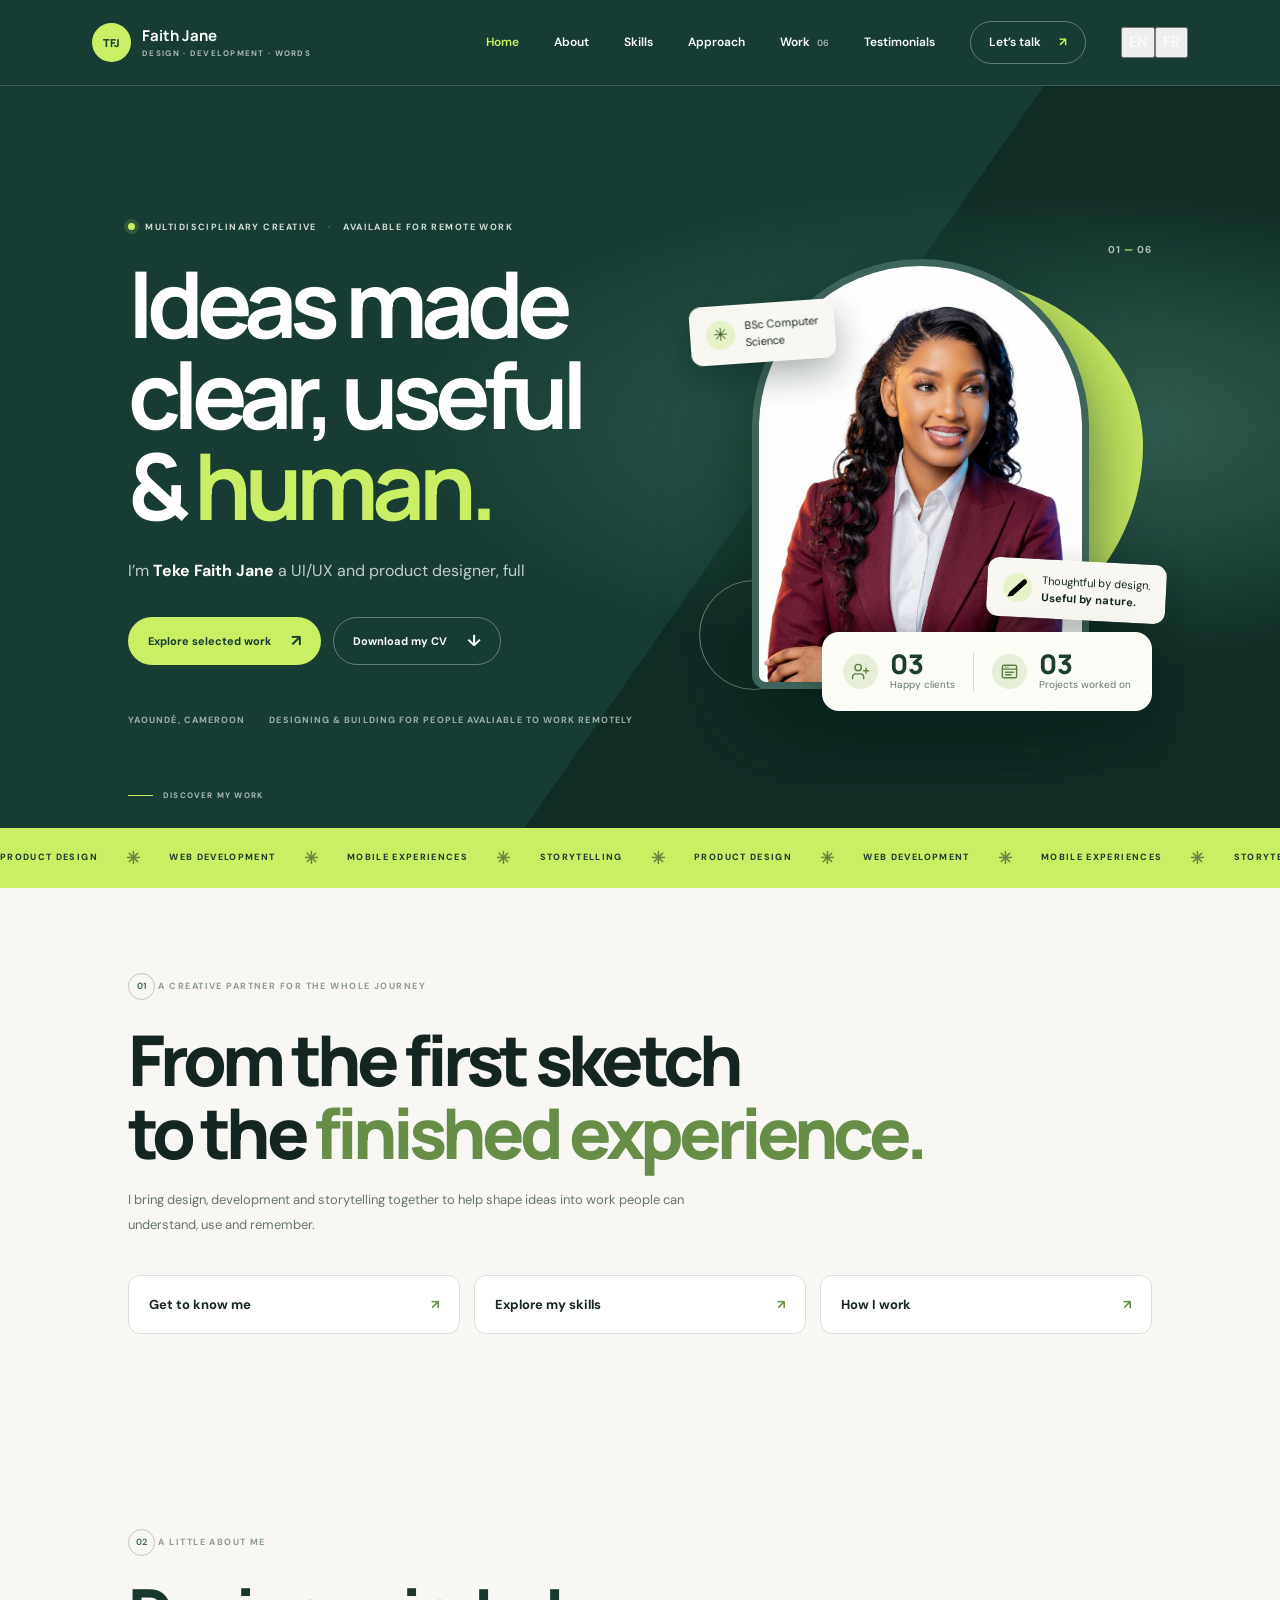
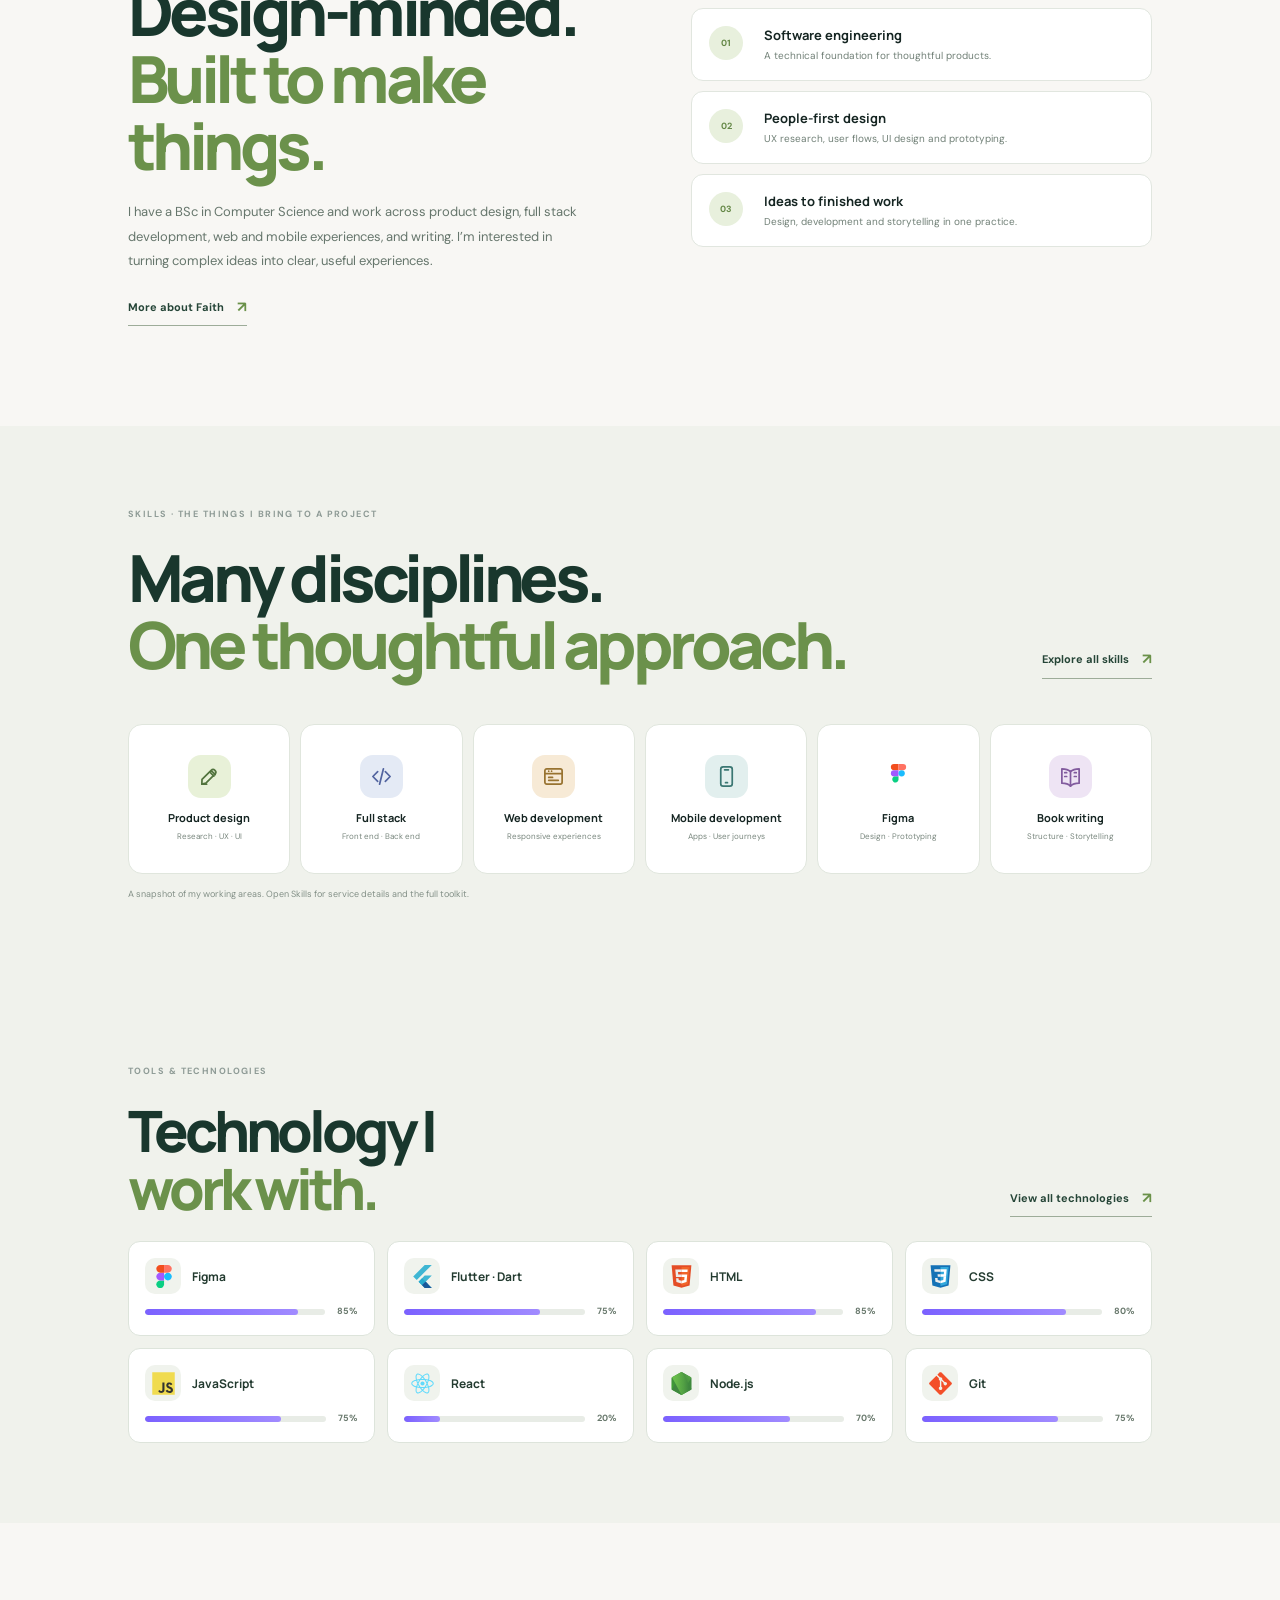
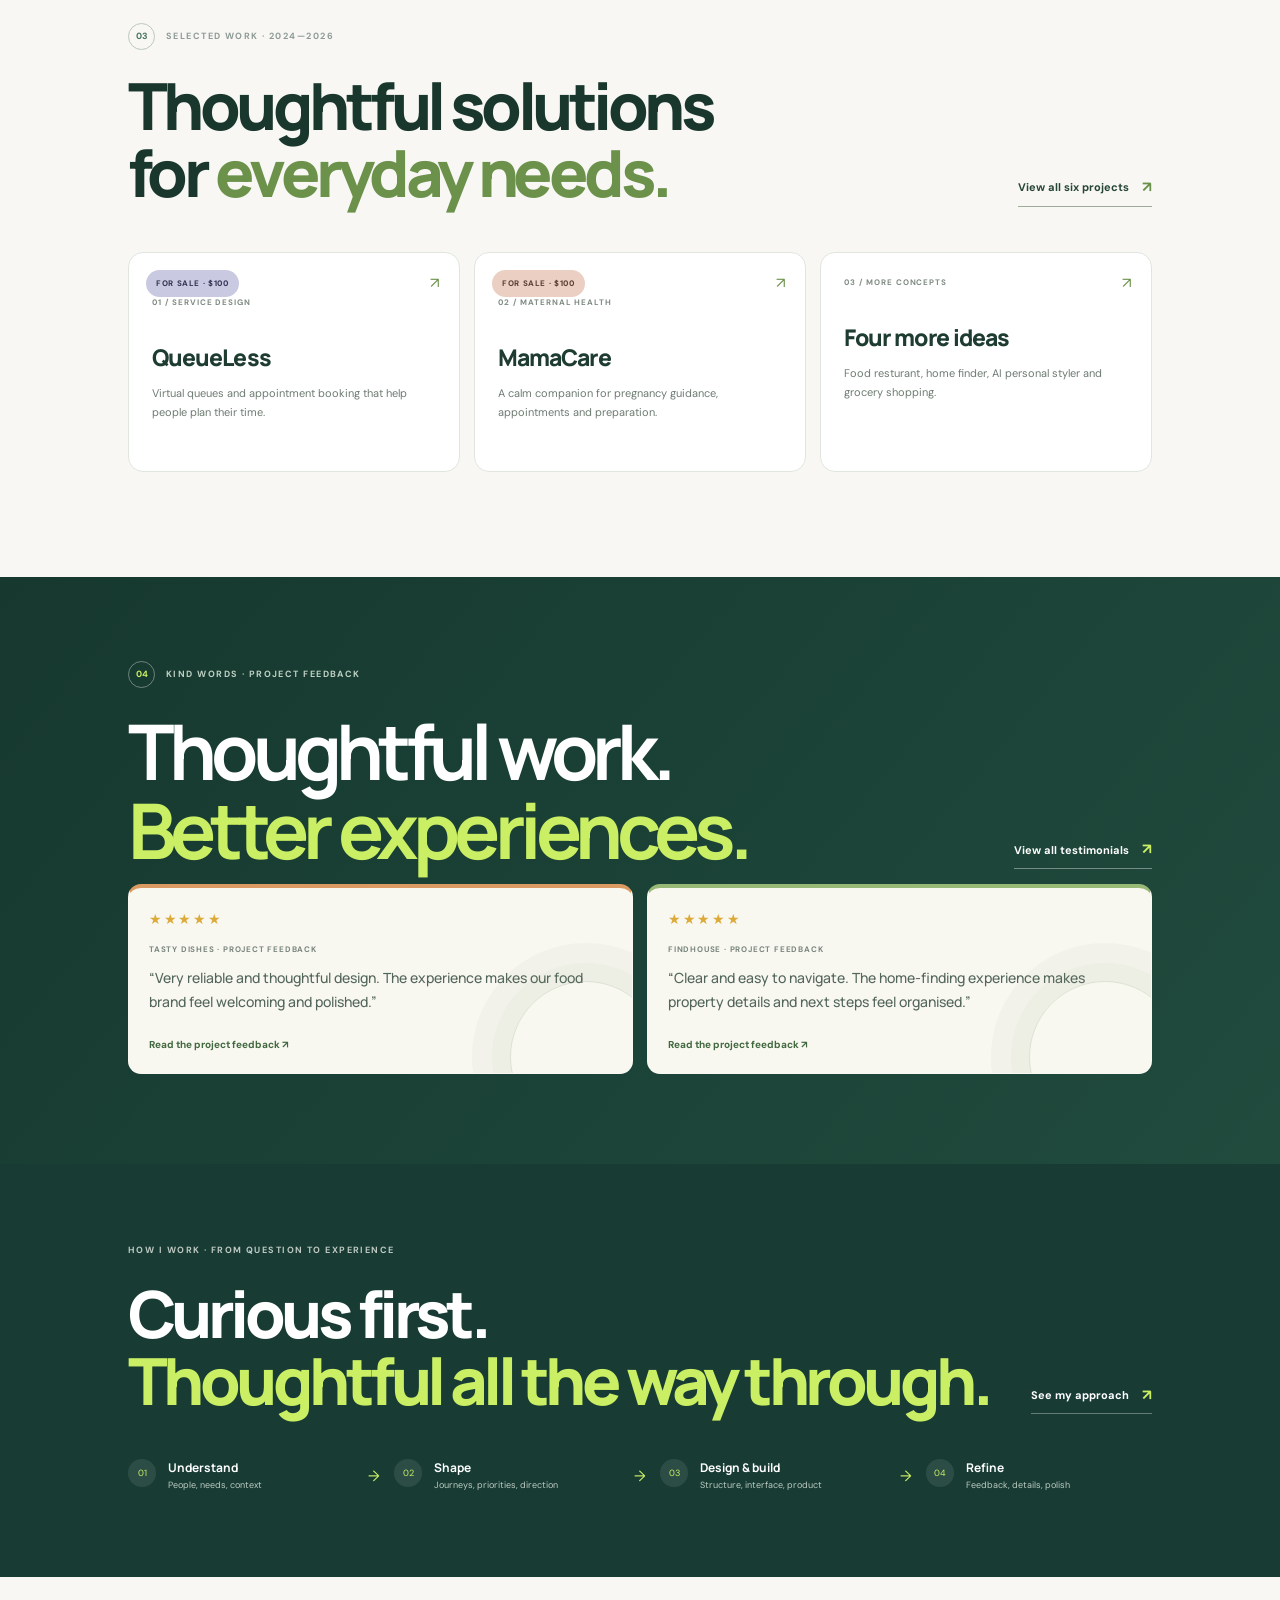
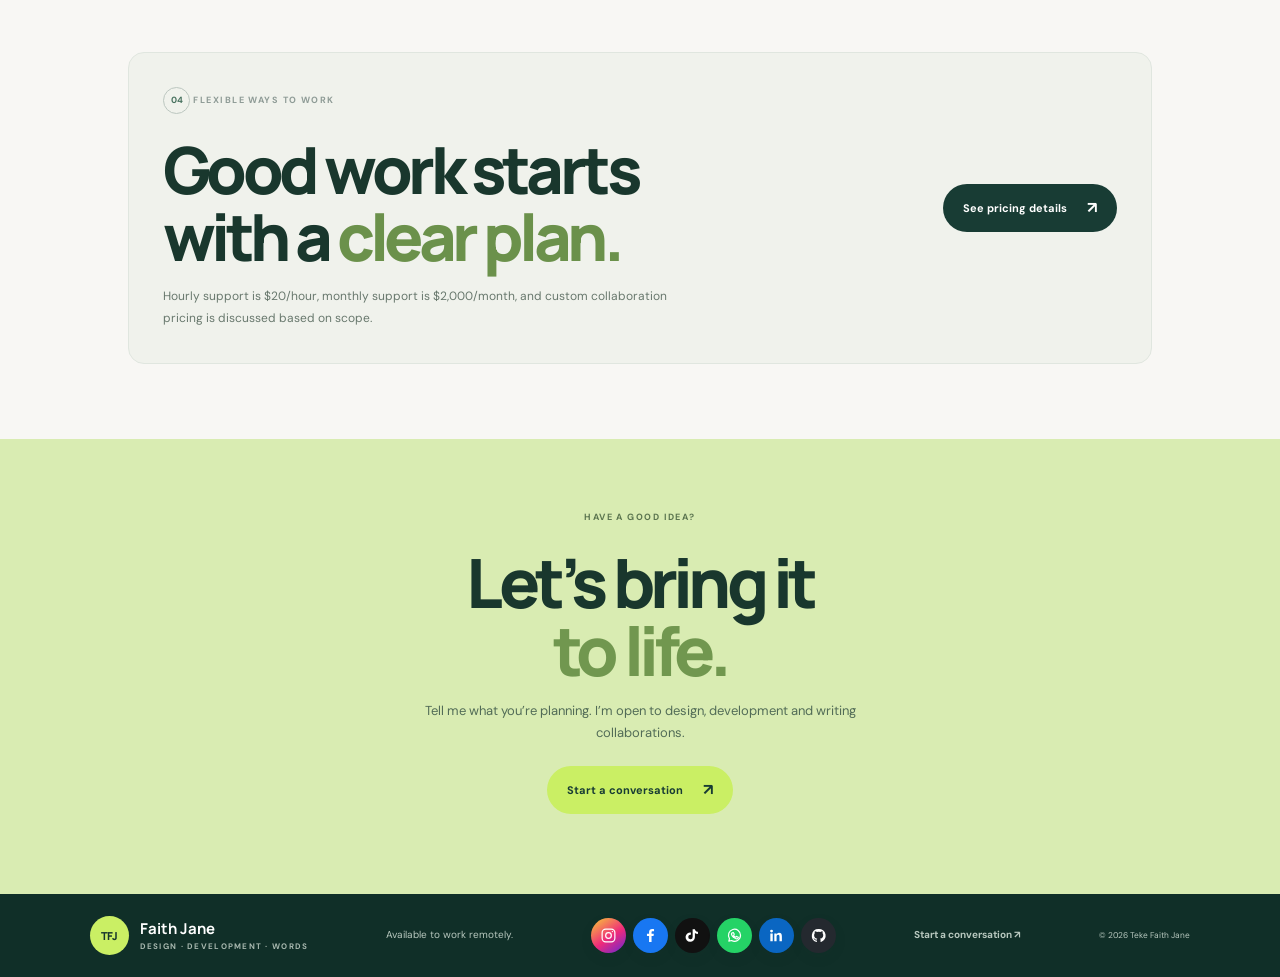
==== index.html @ 8a15871f "Add portfolio website" ====
<!doctype html>
<html lang="en"><head><meta charset="utf-8"><meta name="viewport" content="width=device-width, initial-scale=1"><meta name="theme-color" content="#183c34"><meta name="description" content="Teke Faith Jane is a full-stack software engineer and HR and administrative specialist in Yaoundé, Cameroon."><title>Teke Faith Jane — Portfolio</title><link rel="preconnect" href="https://fonts.googleapis.com"><link rel="preconnect" href="https://fonts.gstatic.com" crossorigin><link href="https://fonts.googleapis.com/css2?family=DM+Sans:wght@400;500;600;700&family=Manrope:wght@400;500;600;700;800&display=swap" rel="stylesheet"><link rel="stylesheet" href="style.css"><script>try{document.documentElement.lang=localStorage.getItem("portfolio-language")==="fr"?"fr":"en-GB"}catch(e){document.documentElement.lang="en-GB"}</script></head>
<body><header class="site-header"><a class="brand" href="index.html"><span class="brand-mark">TFJ</span><span class="brand-name">Faith Jane<small>DESIGN · DEVELOPMENT · WORDS</small></span></a><button class="menu-toggle" aria-label="Open navigation" aria-expanded="false" aria-controls="site-nav"><span></span><span></span></button><nav class="site-nav" id="site-nav"><a href="index.html" aria-current="page">Home</a><a href="about.html">About</a><a href="skills.html">Skills</a><a href="approach.html">Approach</a><a href="work.html">Work <span>06</span></a><a href="testimonials.html">Testimonials</a><a class="nav-cta" href="contact.html">Let’s talk <b>↗</b></a></nav></header>
<main><section class="hero" id="home"><div class="hero-content"><p class="eyebrow hero-eyebrow"><span class="status-dot"></span> MULTIDISCIPLINARY CREATIVE <i>·</i> AVAILABLE FOR REMOTE WORK</p><h1>Ideas made<br>clear, useful &amp; <em>human.</em></h1><p class="hero-lede home-intro-typewriter" aria-label="I&#8217;m Teke Faith Jane a UI/UX and product designer, full stack developer, mobile and web developer, and book writer. I turn thoughtful ideas into useful digital experiences and stories."><span class="typewriter-text" data-emphasis="Teke Faith Jane" data-fr="Je suis Teke Faith Jane, designer UI/UX et produit, développeuse full stack, web et mobile, et autrice. Je transforme des idées réfléchies en expériences numériques utiles et en histoires." aria-hidden="true">I&#8217;m <strong>Teke Faith Jane</strong> a UI/UX and product designer, full stack developer, mobile and web developer, and book writer. I turn thoughtful ideas into useful digital experiences and stories.</span><span class="typewriter-cursor" aria-hidden="true"></span></p><div class="hero-actions"><a class="button button-lime" href="work.html">Explore selected work <span>↗</span></a><a class="button button-outline" href="assets/faith-jane-cv.pdf" download>Download my CV <span>↓</span></a></div><div class="hero-foot"><span>YAOUNDÉ, CAMEROON</span><span>DESIGNING &amp; BUILDING FOR PEOPLE AVALIABLE TO WORK REMOTELY</span></div></div><div class="hero-art" aria-label="Portrait of Teke Faith Jane"><div class="hero-shape shape-a"></div><div class="hero-shape shape-b"></div><div class="portrait-card image-slot"><img src="assets/faith-jane-portrait.jpg" alt="Teke Faith Jane" onerror="this.parentElement.classList.add('empty')"><span class="slot-label">Teke Faith Jane<br><small>Add or replace your portrait in assets/</small></span></div><div class="hero-note note-degree"><span class="note-icon">✳</span><span>BSc Computer<br>Science</span></div><div class="hero-note note-human"><span class="note-icon note-icon-design" aria-hidden="true"><svg viewBox="0 0 24 24"><path d="m14.7 6.3 3 3M4 20l4.5-.9L19 8.6a2.1 2.1 0 0 0-3-3L5.5 16.1 4 20zM12.5 7.5l4 4"/></svg></span><span>Thoughtful by design.<br><b>Useful by nature.</b></span></div><div class="home-proof-card"><div><span class="proof-icon" aria-hidden="true"><svg viewBox="0 0 24 24"><path d="M16 21v-2a4 4 0 0 0-4-4H6a4 4 0 0 0-4 4v2M9 11a4 4 0 1 0 0-8 4 4 0 0 0 0 8ZM19 8v6M16 11h6"/></svg></span><b>03</b><small>Happy clients</small></div><i></i><div><span class="proof-icon" aria-hidden="true"><svg viewBox="0 0 24 24"><rect x="3" y="4" width="18" height="16" rx="2"/><path d="M3 9h18M7 6.5h.01M10 6.5h.01M7 13h10M7 16h7"/></svg></span><b>03</b><small>Projects worked on</small></div></div><span class="hero-index">01 <i>—</i> 06</span></div><a class="scroll-cue" href="work.html"><span></span> DISCOVER MY WORK</a></section><div class="expertise-strip"><div class="expertise-track"><span>PRODUCT DESIGN</span><i>✳</i><span>WEB DEVELOPMENT</span><i>✳</i><span>MOBILE EXPERIENCES</span><i>✳</i><span>STORYTELLING</span><i>✳</i><span>PRODUCT DESIGN</span><i>✳</i><span>WEB DEVELOPMENT</span><i>✳</i><span>MOBILE EXPERIENCES</span><i>✳</i><span>STORYTELLING</span><i>✳</i></div></div>
<section class="home-intro section-wrap"><p class="eyebrow"><span class="section-number">01</span> A CREATIVE PARTNER FOR THE WHOLE JOURNEY</p><h2>From the first sketch<br>to the <em>finished experience.</em></h2><p class="heading-note">I bring design, development and storytelling together to help shape ideas into work people can understand, use and remember.</p><div class="home-links"><a href="about.html">Get to know me <b>↗</b></a><a href="skills.html">Explore my skills <b>↗</b></a><a href="approach.html">How I work <b>↗</b></a></div></section><section class="home-about section-wrap"><div class="home-section-intro"><p class="eyebrow"><span class="section-number">02</span> A LITTLE ABOUT ME</p><h2>Design-minded.<br><em>Built to make things.</em></h2><p>I have a BSc in Computer Science and work across product design, full stack development, web and mobile experiences, and writing. I’m interested in turning complex ideas into clear, useful experiences.</p><a class="text-link" href="about.html">More about Faith <b>↗</b></a></div><div class="home-facts"><div><span>01</span><b>Software engineering</b><small>A technical foundation for thoughtful products.</small></div><div><span>02</span><b>People-first design</b><small>UX research, user flows, UI design and prototyping.</small></div><div><span>03</span><b>Ideas to finished work</b><small>Design, development and storytelling in one practice.</small></div></div></section>
<section class="home-skills"><div class="section-wrap"><div class="section-heading"><div><p class="eyebrow">SKILLS · THE THINGS I BRING TO A PROJECT</p><h2>Many disciplines.<br><em>One thoughtful approach.</em></h2></div><a class="text-link" href="skills.html">Explore all skills <b>↗</b></a></div><div class="home-skill-track"><div><svg viewBox="0 0 24 24" aria-hidden="true"><path d="m14 6 4 4M4 20l4.2-1 9.5-9.5a2.8 2.8 0 0 0-4-4L4.2 15 4 20Z"/><path d="m12.5 7.5 4 4"/><path d="M4 20h5"/></svg><b>Product design</b><small>Research · UX · UI</small></div><div><svg viewBox="0 0 24 24" aria-hidden="true"><path d="m8 7-5 5 5 5M16 7l5 5-5 5M14 4l-4 16"/></svg><b>Full stack</b><small>Front end · Back end</small></div><div><svg viewBox="0 0 24 24" aria-hidden="true"><rect x="3" y="4" width="18" height="16" rx="2"/><path d="M3 9h18M7 6.5h.01M10 6.5h.01M7 13h4M7 16h10"/></svg><b>Web development</b><small>Responsive experiences</small></div><div><svg viewBox="0 0 24 24" aria-hidden="true"><rect x="6" y="2" width="12" height="20" rx="2.5"/><path d="M10 5h4M11 18.5h2"/></svg><b>Mobile development</b><small>Apps · User journeys</small></div><div><svg class="figma-mark" viewBox="0 0 20 30" aria-hidden="true"><path fill="#f24e1e" d="M5 1h5v7H5a3.5 3.5 0 0 1 0-7Z"/><path fill="#ff7262" d="M10 1h5a3.5 3.5 0 0 1 0 7h-5Z"/><path fill="#a259ff" d="M5 8h5v7H5a3.5 3.5 0 0 1 0-7Z"/><circle cx="13.5" cy="11.5" r="3.5" fill="#1abcfe"/><path fill="#0acf83" d="M5 15h5v3.5a3.5 3.5 0 1 1-5-3.5Z"/></svg><b>Figma</b><small>Design · Prototyping</small></div><div><svg viewBox="0 0 24 24" aria-hidden="true"><path d="M12 7c-2-2-5-3-9-3v15c4 0 7 1 9 3 2-2 5-3 9-3V4c-4 0-7 1-9 3Z"/><path d="M12 7v15M6 8h2M16 8h2M6 12h2M16 12h2"/></svg><b>Book writing</b><small>Structure · Storytelling</small></div></div><p class="track-note">A snapshot of my working areas. Open Skills for service details and the full toolkit.</p></div></section>
<section class="technology-track section-wrap"><div class="technology-heading"><div><p class="eyebrow">TOOLS &amp; TECHNOLOGIES</p><h2>Technology I<br><em>work with.</em></h2></div><a class="text-link technology-all-link" href="skills.html#technology">View all technologies <b>↗</b></a></div><div class="technology-grid"><article class="technology-card"><div class="technology-card-top"><span class="tech-logo" aria-hidden="true"><img src="assets/icons/figma.svg" alt="" loading="lazy"></span><b>Figma</b></div><div class="technology-meter" role="progressbar" aria-label="Figma level, editable starter value" aria-valuemin="0" aria-valuemax="100" aria-valuenow="85"><span style="--level:85%"></span></div><small>85%</small></article><article class="technology-card"><div class="technology-card-top"><span class="tech-logo" aria-hidden="true"><img src="assets/icons/flutter.svg" alt="" loading="lazy"></span><b>Flutter · Dart</b></div><div class="technology-meter" role="progressbar" aria-label="Flutter and Dart level, editable starter value" aria-valuemin="0" aria-valuemax="100" aria-valuenow="75"><span style="--level:75%"></span></div><small>75%</small></article><article class="technology-card"><div class="technology-card-top"><span class="tech-logo" aria-hidden="true"><img src="assets/icons/html5.svg" alt="" loading="lazy"></span><b>HTML</b></div><div class="technology-meter" role="progressbar" aria-label="HTML level, editable starter value" aria-valuemin="0" aria-valuemax="100" aria-valuenow="85"><span style="--level:85%"></span></div><small>85%</small></article><article class="technology-card"><div class="technology-card-top"><span class="tech-logo" aria-hidden="true"><img src="assets/icons/css3.svg" alt="" loading="lazy"></span><b>CSS</b></div><div class="technology-meter" role="progressbar" aria-label="CSS level, editable starter value" aria-valuemin="0" aria-valuemax="100" aria-valuenow="80"><span style="--level:80%"></span></div><small>80%</small></article><article class="technology-card"><div class="technology-card-top"><span class="tech-logo" aria-hidden="true"><img src="assets/icons/javascript.svg" alt="" loading="lazy"></span><b>JavaScript</b></div><div class="technology-meter" role="progressbar" aria-label="JavaScript level, editable starter value" aria-valuemin="0" aria-valuemax="100" aria-valuenow="75"><span style="--level:75%"></span></div><small>75%</small></article><article class="technology-card"><div class="technology-card-top"><span class="tech-logo" aria-hidden="true"><img src="assets/icons/react.svg" alt="" loading="lazy"></span><b>React</b></div><div class="technology-meter" role="progressbar" aria-label="React level, editable starter value" aria-valuemin="0" aria-valuemax="100" aria-valuenow="20"><span style="--level:20%"></span></div><small>20%</small></article><article class="technology-card"><div class="technology-card-top"><span class="tech-logo" aria-hidden="true"><img src="assets/icons/nodejs.svg" alt="" loading="lazy"></span><b>Node.js</b></div><div class="technology-meter" role="progressbar" aria-label="Node.js level, editable starter value" aria-valuemin="0" aria-valuemax="100" aria-valuenow="70"><span style="--level:70%"></span></div><small>70%</small></article><article class="technology-card"><div class="technology-card-top"><span class="tech-logo" aria-hidden="true"><img src="assets/icons/git.svg" alt="" loading="lazy"></span><b>Git</b></div><div class="technology-meter" role="progressbar" aria-label="Git level, editable starter value" aria-valuemin="0" aria-valuemax="100" aria-valuenow="75"><span style="--level:75%"></span></div><small>75%</small></article></div></section><section class="home-work section-wrap"><div class="section-heading"><div><p class="eyebrow"><span class="section-number">03</span> SELECTED WORK · 2024—2026</p><h2>Thoughtful solutions<br>for <em>everyday needs.</em></h2></div><a class="text-link" href="work.html">View all six projects <b>↗</b></a></div><div class="home-projects"><a href="work.html#queueless"><span class="home-project-no">01 / SERVICE DESIGN</span><span class="home-sale">FOR SALE · $100</span><b>QueueLess</b><p>Virtual queues and appointment booking that help people plan their time.</p><span class="home-project-arrow">↗</span></a><a href="work.html#mamacare"><span class="home-project-no">02 / MATERNAL HEALTH</span><span class="home-sale">FOR SALE · $100</span><b>MamaCare</b><p>A calm companion for pregnancy guidance, appointments and preparation.</p><span class="home-project-arrow">↗</span></a><a href="work.html#more-projects"><span class="home-project-no">03 / MORE CONCEPTS</span><b>Four more ideas</b><p>Food resturant, home finder, AI personal styler and grocery shopping.</p><span class="home-project-arrow">↗</span></a></div></section>
<section class="home-testimonials section-wrap"><div class="section-heading"><div><p class="eyebrow"><span class="section-number">04</span> KIND WORDS · PROJECT FEEDBACK</p><h2>Thoughtful work.<br><em>Better experiences.</em></h2></div><a class="text-link" href="testimonials.html">View all testimonials <b>↗</b></a></div><div class="home-review-grid"><a href="testimonials.html#tasty-review"><span class="review-stars" aria-label="Five star rating">★★★★★</span><small>TASTY DISHES · PROJECT FEEDBACK</small><p>“Very reliable and thoughtful design. The experience makes our food brand feel welcoming and polished.”</p><b>Read the project feedback ↗</b></a><a href="testimonials.html#findhouse-review"><span class="review-stars" aria-label="Five star rating">★★★★★</span><small>FINDHOUSE · PROJECT FEEDBACK</small><p>“Clear and easy to navigate. The home-finding experience makes property details and next steps feel organized.”</p><b>Read the project feedback ↗</b></a></div></section><section class="home-approach"><div class="section-wrap"><div class="section-heading"><div><p class="eyebrow">HOW I WORK · FROM QUESTION TO EXPERIENCE</p><h2>Curious first.<br><em>Thoughtful all the way through.</em></h2></div><a class="text-link" href="approach.html">See my approach <b>↗</b></a></div><div class="home-steps"><div><span>01</span><b>Understand</b><small>People, needs, context</small></div><i>→</i><div><span>02</span><b>Shape</b><small>Journeys, priorities, direction</small></div><i>→</i><div><span>03</span><b>Design &amp; build</b><small>Structure, interface, product</small></div><i>→</i><div><span>04</span><b>Refine</b><small>Feedback, details, polish</small></div></div></div></section>
<section class="home-pricing section-wrap"><div class="pricing-teaser"><div><p class="eyebrow"><span class="section-number">04</span> FLEXIBLE WAYS TO WORK</p><h2>Good work starts<br>with a <em>clear plan.</em></h2><p>Hourly support is $20/hour, monthly support is $2,000/month, and custom collaboration pricing is discussed based on scope.</p></div><a class="button button-dark" href="skills.html#pricing">See pricing details <span>↗</span></a></div></section>
<section class="home-contact"><p class="eyebrow">HAVE A GOOD IDEA?</p><h2>Let’s bring it<br><em>to life.</em></h2><p>Tell me what you’re planning. I’m open to design, development and writing collaborations.</p><a class="button button-lime" href="contact.html">Start a conversation <span>↗</span></a></section></main>
<footer class="site-footer"><a class="brand" href="index.html"><span class="brand-mark">TFJ</span><span class="brand-name">Faith Jane<small>DESIGN · DEVELOPMENT · WORDS</small></span></a><span>Avaliable to work remotely.</span><div class="footer-social" aria-label="Social media profiles"><a class="social-icon icon-instagram" href="https://www.instagram.com/" target="_blank" rel="noopener noreferrer" aria-label="Instagram — update to your profile" title="Instagram"><svg viewBox="0 0 24 24" aria-hidden="true"><rect x="3" y="3" width="18" height="18" rx="5"/><circle cx="12" cy="12" r="4"/><circle class="social-dot" cx="17.5" cy="6.5" r="1"/></svg></a><a class="social-icon icon-facebook" href="https://www.facebook.com/" target="_blank" rel="noopener noreferrer" aria-label="Facebook — update to your profile" title="Facebook"><svg viewBox="0 0 24 24" aria-hidden="true"><path d="M13.5 21v-8.2h2.8l.4-3.2h-3.2V7.5c0-.9.3-1.6 1.6-1.6H17V3.1c-.4-.1-1.4-.2-2.6-.2-2.6 0-4.4 1.6-4.4 4.5v2.2H7v3.2h3V21z"/></svg></a><a class="social-icon icon-tiktok" href="https://www.tiktok.com/" target="_blank" rel="noopener noreferrer" aria-label="TikTok — update to your profile" title="TikTok"><svg viewBox="0 0 24 24" aria-hidden="true"><path d="M15.4 3h-3.2v11.1a3.1 3.1 0 1 1-2.5-3.05V7.8a6.6 6.6 0 1 0 5.7 6.5V8.6a8.1 8.1 0 0 0 4.3 1.3V6.7c-2.3 0-4.1-1.6-4.3-3.7Z"/></svg></a><a class="social-icon icon-whatsapp" href="https://wa.me/237674329913" target="_blank" rel="noopener noreferrer" aria-label="WhatsApp Faith" title="WhatsApp"><svg viewBox="0 0 24 24" aria-hidden="true"><path d="M20.5 11.7a8.5 8.5 0 0 1-12.6 7.4L4 20l.9-3.7a8.5 8.5 0 1 1 15.6-4.6Z"/><path d="M9 8.5c.2-.5.5-.5.8-.5h.5c.2 0 .4.1.5.4l.8 1.8c.1.2.1.4-.1.6l-.6.7c-.2.2-.2.4-.1.6.6 1 1.4 1.8 2.5 2.3.2.1.4.1.6-.1l.8-.9c.2-.2.4-.2.6-.1l1.7.8c.3.1.4.3.4.5 0 .3-.2 1.1-.7 1.5-.5.5-1.2.7-1.9.6-1-.1-2.4-.6-4-2-1.8-1.5-2.8-3.4-3-4.3-.2-.8.1-1.5.5-1.9Z"/></svg></a><a class="social-icon icon-linkedin" href="https://www.linkedin.com/" target="_blank" rel="noopener noreferrer" aria-label="LinkedIn — update to your profile" title="LinkedIn"><svg viewBox="0 0 24 24" aria-hidden="true"><path d="M5 3.8a2 2 0 1 0 0 4 2 2 0 0 0 0-4ZM3.3 9h3.4v11H3.3zm5.6 0h3.2v1.5h.1A3.5 3.5 0 0 1 15.4 8c3.5 0 4.2 2.3 4.2 5.3V20h-3.4v-5.9c0-1.4 0-3.1-1.9-3.1s-2.2 1.5-2.2 3V20H8.9z"/></svg></a><a class="social-icon icon-github" href="https://github.com/" target="_blank" rel="noopener noreferrer" aria-label="GitHub — update to your profile" title="GitHub"><svg viewBox="0 0 24 24" aria-hidden="true"><path d="M12 2.8a9.5 9.5 0 0 0-3 18.5c.5.1.7-.2.7-.5v-1.8c-2.8.6-3.4-1.2-3.4-1.2-.4-1.1-1.1-1.4-1.1-1.4-.9-.6.1-.6.1-.6 1 .1 1.5 1 1.5 1 .9 1.5 2.3 1.1 2.9.8.1-.6.4-1.1.6-1.3-2.2-.3-4.5-1.1-4.5-4.8 0-1.1.4-2 1-2.7-.1-.3-.4-1.3.1-2.7 0 0 .8-.3 2.8 1a9.7 9.7 0 0 1 5.1 0c2-1.3 2.8-1 2.8-1 .5 1.4.2 2.4.1 2.7.6.7 1 1.6 1 2.7 0 3.7-2.3 4.5-4.5 4.8.4.3.7.9.7 1.8v2.7c0 .3.2.6.7.5A9.5 9.5 0 0 0 12 2.8z"/></svg></a></div><a href="contact.html">Start a conversation ↗</a><small>© <span id="year"></span> Teke Faith Jane</small></footer><script src="script.js"></script></body></html>
---- style.css ----
@import url('https://fonts.googleapis.com/css2?family=DM+Sans:wght@400;500;600;700&family=Manrope:wght@400;500;600;700;800&display=swap');
:root{--paper:#f8f7f4;--ink:#152522;--muted:#667570;--line:#d9dfd9;--accent:#caef64;--forest:#183c34;--display:'Manrope',sans-serif;--sans:'DM Sans',sans-serif;--serif:Georgia,serif;color-scheme:light;scroll-behavior:smooth}
*{box-sizing:border-box}body{margin:0;background:var(--paper);color:var(--ink);font:400 15px/1.65 var(--sans);-webkit-font-smoothing:antialiased}a{color:inherit;text-decoration:none}button,input,textarea{font:inherit}button{color:inherit}.site-header{position:absolute;z-index:10;top:0;left:0;width:100%;height:86px;display:flex;align-items:center;justify-content:space-between;padding:0 clamp(24px,7.2vw,112px);border-bottom:1px solid #ffffff29;color:#fff}.brand{display:flex;align-items:center;gap:11px}.brand-mark{width:39px;height:39px;display:grid;place-items:center;border-radius:50%;background:var(--accent);color:var(--forest);font:800 11px var(--display);letter-spacing:-.05em}.brand-name{font:700 15px/1.15 var(--display)}.brand-name small{display:block;margin-top:4px;color:#aab8b2;font:700 8px var(--sans);letter-spacing:.16em}.site-nav{display:flex;align-items:center;gap:35px}.site-nav>a{font-size:12px;font-weight:600;transition:color .2s}.site-nav>a:hover{color:var(--accent)}.site-nav>a span{margin-left:4px;color:#a9b5af;font-size:9px}.site-nav .nav-cta{padding:11px 18px;border:1px solid #ffffff54;border-radius:30px}.nav-cta b{margin-left:15px;color:var(--accent)}.menu-toggle{display:none}
.hero{position:relative;min-height:710px;display:grid;grid-template-columns:1.05fr .95fr;align-items:center;gap:5%;padding:135px clamp(24px,10vw,155px) 100px;overflow:hidden;background:var(--forest);color:#fff}.hero:before{content:'';position:absolute;inset:0;background:radial-gradient(ellipse at 82% 46%,#316354 0,transparent 43%),linear-gradient(125deg,transparent 58%,#102c25 58%);pointer-events:none}.hero-content,.hero-art{position:relative;z-index:1}.eyebrow{margin:0 0 23px;color:#8e9b96;font:700 9px/1.5 var(--sans);letter-spacing:.16em}.hero-eyebrow{color:#d2ddd7}.status-dot{display:inline-block;width:7px;height:7px;margin-right:7px;border-radius:50%;background:var(--accent);box-shadow:0 0 0 4px #caef6425}.hero-eyebrow i{margin:0 8px;color:#789088;font-style:normal}.hero h1{max-width:680px;margin:0;font:700 clamp(58px,7.2vw,102px)/.99 var(--display);letter-spacing:-.075em}.hero h1 em{color:var(--accent);font-style:normal}.hero-lede{max-width:520px;margin:26px 0 0;color:#c1ceca;font-size:16px;line-height:1.8}.hero-lede strong{color:white}.hero-actions{display:flex;flex-wrap:wrap;gap:12px;margin-top:31px}.button{min-height:48px;display:inline-flex;align-items:center;justify-content:center;gap:20px;padding:0 19px;border:1px solid transparent;border-radius:30px;font-size:11px;font-weight:700;transition:transform .25s,background .25s,color .25s,box-shadow .25s;cursor:pointer}.button:hover{transform:translateY(-3px);box-shadow:0 12px 28px #0003}.button span{font-size:16px}.button-lime{background:var(--accent);color:#183c34}.button-lime:hover{background:#daf791}.button-outline{border-color:#ffffff55;color:#fff}.button-outline:hover{background:#ffffff12}.hero-foot{display:flex;flex-wrap:wrap;gap:24px;margin-top:48px;color:#9db0a8;font-size:9px;font-weight:700;letter-spacing:.12em}.hero-art{min-height:480px;display:flex;align-items:center;justify-content:center}.hero-shape{position:absolute}.shape-a{width:min(34vw,390px);height:min(34vw,390px);right:2%;top:9%;border-radius:49% 51% 63% 37%/43% 43% 57% 57%;background:var(--accent);animation:shape-pulse 9s ease-in-out infinite}.shape-b{width:110px;height:110px;left:2%;bottom:5%;border:1px solid #ffffff6b;border-radius:50%;animation:orbit 22s linear infinite}.portrait-card{position:relative;z-index:1;width:min(73%,340px);height:430px;overflow:hidden;border:7px solid #ffffff1b;border-radius:170px 170px 14px 14px;background:#285247;box-shadow:0 28px 80px #071a15a3;animation:hero-enter .9s .08s both cubic-bezier(.2,.75,.25,1)}.portrait-card img{display:block;width:100%;height:100%;object-fit:cover;object-position:center 30%}.portrait-card.empty{display:grid;place-items:center;background:linear-gradient(145deg,#dff28b,#b1d97e 45%,#477865)}.portrait-card.empty .slot-label{display:grid;color:#1a3e33;font:700 14px var(--display)}.portrait-card.empty .slot-label small{color:#416653}.portrait-card.empty img{display:none}.hero-note{position:absolute;z-index:2;display:flex;align-items:center;gap:10px;padding:12px 15px;border:1px solid #ffffff45;border-radius:12px;background:#f8f7f1;color:var(--ink);box-shadow:0 14px 35px #071a1555;font-size:11px;line-height:1.5}.note-degree{top:69px;left:0;transform:rotate(-4deg)}.note-human{right:-3%;bottom:48px;transform:rotate(3deg)}.note-icon{width:29px;height:29px;display:grid;place-items:center;border-radius:50%;background:#e6f2c8;color:#466126;font-size:18px}.note-human .note-icon{background:#e6f2c8}.hero-note b{font-weight:700}.hero-index{position:absolute;top:8px;right:0;color:#b2c0ba;font-size:10px;font-weight:700;letter-spacing:.1em}.hero-index i{color:var(--accent);font-style:normal}.scroll-cue{position:absolute;bottom:26px;left:clamp(25px,10vw,155px);display:flex;align-items:center;gap:10px;color:#a9bab3;font-size:8px;letter-spacing:.15em;font-weight:700}.scroll-cue span{width:25px;height:1px;background:var(--accent)}
.expertise-strip{overflow:hidden;padding:16px 0;background:var(--accent);color:#203c31}.expertise-track{display:flex;align-items:center;gap:28px;width:max-content;min-width:max-content;margin:auto;font-size:9px;font-weight:800;letter-spacing:.15em;animation:marquee 32s linear infinite}.expertise-track i{color:#698442;font-size:17px;font-style:normal}.section-wrap{padding-right:clamp(24px,10vw,155px);padding-left:clamp(24px,10vw,155px)}.work{padding-top:112px;padding-bottom:126px;background:var(--paper)}.section-heading{display:flex;align-items:end;justify-content:space-between;gap:35px;margin-bottom:45px}.section-heading .eyebrow,.about .eyebrow{display:flex;align-items:center;gap:11px}.section-number{width:27px;height:27px;display:inline-grid;place-items:center;border:1px solid #bcc7c0;border-radius:50%;color:#47715e;font-size:9px;letter-spacing:0}.heading-year{margin-left:6px;color:#969f99;font-size:9px}.section-heading h2,.about-heading h2{margin:0;font:700 clamp(46px,6vw,78px)/1.03 var(--display);letter-spacing:-.075em}.section-heading h2 em,.about-heading h2 em{color:#638d44;font-style:normal}.heading-note{max-width:340px;margin:0 0 4px;color:var(--muted);font-size:13px;line-height:1.85}.project-grid{display:grid;grid-template-columns:repeat(2,minmax(0,1fr));gap:38px 25px}.project-card{display:block;width:100%;padding:0;border:0;background:transparent;text-align:left;cursor:pointer;animation:card-in .7s both;animation-delay:calc(var(--card-index,0)*90ms)}.project-card:nth-child(2){--card-index:1}.project-card:nth-child(3){--card-index:2}.project-card:nth-child(4){--card-index:3}.project-card:nth-child(5){--card-index:4}.project-card:nth-child(6){--card-index:5}.card-art{position:relative;display:flex;width:100%;height:365px;align-items:center;justify-content:center;gap:clamp(15px,2.5vw,32px);padding:23px;overflow:hidden;border:1px solid #1728220b;border-radius:20px;background:#e5e9da;transition:transform .4s,box-shadow .4s}.card-art:after{content:'';position:absolute;width:250px;height:250px;right:-85px;top:-110px;border:1px solid #183c3422;border-radius:50%;box-shadow:0 0 0 24px #183c3405,0 0 0 49px #183c3405;pointer-events:none}.project-card:hover .card-art{transform:translateY(-5px);box-shadow:0 25px 50px #173c3018}.lavender .card-art{background:#e1e3f2}.peach .card-art{background:#f2e2d9}.orange .card-art{background:#f4e4cc}.blue .card-art{background:#dce9e8}.pink .card-art{background:#f0e2e6}.green .card-art{background:#e3ead7}.cover-slot{position:relative;z-index:1;display:block;flex:0 0 auto;width:fit-content;max-width:44%;height:auto;margin:0;overflow:visible;background:transparent}.cover-slot img{position:static;display:block;width:auto;height:auto;max-width:100%;max-height:310px;margin:0;object-fit:contain;filter:drop-shadow(0 15px 14px #17282222);transition:transform .5s}.project-card:hover .cover-slot img{transform:translateY(-4px) rotate(-1deg)}.cover-slot.empty{width:44%;height:310px;flex:0 0 44%;overflow:hidden;border-radius:13px;background:#d6dbcc}.image-slot.empty img{display:none}.slot-label{display:none;position:absolute;inset:0;place-content:center;padding:14px;text-align:center;color:#62716a;font-size:12px;line-height:1.6}.slot-label small{font-size:9px;overflow-wrap:anywhere;color:#89938d}.image-slot.empty .slot-label{display:grid}.card-story{position:relative;z-index:1;display:flex;flex:1;min-width:0;flex-direction:column;align-items:flex-start;justify-content:center;gap:14px;text-align:left}.card-story>small{color:#687a71;font:700 9px/1.4 var(--sans);letter-spacing:.14em}.card-story>b{max-width:15ch;color:#19352c;font:800 clamp(20px,2vw,27px)/1.16 var(--display);letter-spacing:-.055em}.card-highlights{display:grid;gap:7px}.card-highlights i{color:#52665c;font:500 11px/1.5 var(--sans);font-style:normal}.card-highlights i:before{content:"";display:inline-block;width:5px;height:5px;margin-right:8px;border-top:1px solid #668c43;border-right:1px solid #668c43;transform:rotate(45deg);vertical-align:2px}.card-story>em{margin-top:2px;padding:0 0 7px;border-bottom:1px solid #183c3466;color:#17382e;font:700 10px/1 var(--sans);font-style:normal}.card-story>em span{padding-left:12px;color:#628842}.card-info{display:grid;grid-template-columns:1fr auto;align-items:center;padding:14px 3px 0}.card-info small{display:block;margin-bottom:5px;color:#798780;font-size:9px;font-weight:700;letter-spacing:.12em}.card-info b{font:800 23px var(--display);letter-spacing:-.06em}.card-arrow{grid-column:2;grid-row:1/3;color:#4b7858;font-size:19px;transition:transform .2s}.project-card:hover .card-arrow{transform:translate(4px,-4px)}.card-info em{grid-column:1;padding-top:3px;color:#718078;font-size:12px;font-style:normal}
.about{position:relative;display:grid;grid-template-columns:.9fr 1.1fr;gap:10%;padding-top:112px;padding-bottom:120px;overflow:hidden;background:#e9eee8}.about:after{content:'F';position:absolute;right:-10px;bottom:-185px;color:#dfe7dc;font:800 470px/.8 var(--display);pointer-events:none}.about-heading,.about-copy{position:relative;z-index:1}.about-stamp{width:112px;height:112px;display:flex;align-items:center;justify-content:center;gap:8px;margin-top:34px;border-radius:50%;background:var(--accent);color:#24462f;font-size:9px;font-weight:800;line-height:1.4;letter-spacing:.08em;transform:rotate(-9deg)}.about-stamp b{font-size:22px}.about-copy{max-width:600px;padding-top:30px}.about-copy p{margin:0 0 17px;color:#5e7067;font-size:14px;line-height:1.9}.about-copy .about-lead{margin-bottom:21px;color:#213a30;font:600 20px/1.55 var(--display);letter-spacing:-.025em}.skill-list{display:flex;flex-wrap:wrap;gap:8px;margin-top:27px}.skill-list span{padding:8px 12px;border:1px solid #c5d0c6;border-radius:30px;background:#f7f8f4;color:#344a3e;font-size:10px;font-weight:700}.inline-link{display:inline-flex;align-items:center;gap:23px;margin-top:29px;padding-bottom:8px;border-bottom:1px solid #99a79d;color:#203c31;font-size:12px;font-weight:700}.inline-link span{color:#648a43;font-size:16px}
.approach{padding-top:110px;padding-bottom:125px;background:#183c34;color:#fff}.approach .section-heading .eyebrow{color:#b1c3ba}.approach .section-number{border-color:#ffffff50;color:var(--accent)}.approach .section-heading h2 em{color:var(--accent)}.approach .heading-note{color:#bdc9c3}.approach-grid{display:grid;grid-template-columns:repeat(4,minmax(0,1fr));border-top:1px solid #ffffff35;border-bottom:1px solid #ffffff35}.approach-grid article{position:relative;min-height:225px;padding:22px 20px 25px 0;border-right:1px solid #ffffff35}.approach-grid article+article{padding-left:20px}.approach-grid article:last-child{border-right:0}.approach-index{width:31px;height:31px;display:inline-grid;place-items:center;border-radius:50%;background:#ffffff16;color:var(--accent);font-size:10px;font-weight:700}.approach-symbol{float:right;color:var(--accent);font-size:22px}.approach-grid h3{margin:40px 0 9px;font:700 20px var(--display);letter-spacing:-.04em}.approach-grid p{max-width:220px;margin:0;color:#c0cdc6;font-size:12px;line-height:1.8}
.contact{padding:105px clamp(24px,10vw,155px);background:#d9ecb2;color:#19372d}.contact .eyebrow{color:#546d4f}.contact .section-number{border-color:#93ad77;color:#33563d}.contact-inner{display:grid;grid-template-columns:1fr .78fr;align-items:center;gap:10%}.contact h2{margin:0;font:800 clamp(53px,6.5vw,84px)/.98 var(--display);letter-spacing:-.08em}.contact h2 em{color:#6d9650;font-style:normal}.contact-copy>p:not(.eyebrow){max-width:430px;margin:23px 0;color:#526c57;font-size:14px;line-height:1.8}.contact-email{display:inline-block;margin-top:9px;padding-bottom:7px;border-bottom:1px solid #8da675;font:700 20px var(--display);letter-spacing:-.03em}.contact-email span{padding-left:17px}.contact-meta{display:flex;flex-direction:column;gap:8px;margin-top:26px;color:#566e58;font-size:11px}.contact-meta a{font-weight:700;color:#19372d}.contact-form{padding:28px 30px 24px;border:1px solid #19372d18;border-radius:17px;background:#fbfcf8;color:#19372d;box-shadow:0 22px 60px #3d61301e}.form-heading{display:flex;align-items:center;justify-content:space-between;margin:0 0 14px;font:800 20px var(--display);letter-spacing:-.04em}.form-heading span{color:#668e4b;font-size:22px}.contact-form label{display:block;margin:15px 0 6px;color:#586c60;font-size:10px;font-weight:700}.contact-form input,.contact-form textarea{display:block;width:100%;padding:10px 0;border:0;border-bottom:1px solid #d9e0d7;border-radius:0;outline:none;resize:vertical;background:transparent;color:#19372d;font-size:13px}.contact-form input:focus,.contact-form textarea:focus{border-color:#71934f}.contact-form textarea{min-height:78px}.contact-form .button{margin-top:18px}.form-note{margin:12px 0 0;color:#78847b;font-size:10px;line-height:1.6}.site-footer{display:flex;align-items:center;justify-content:space-between;gap:20px;padding:22px clamp(22px,7vw,110px);background:#102f28;color:#b8c8bf;font-size:10px}.site-footer .brand-name{color:#fff}.site-footer .brand-name small{color:#a8b8af}.site-footer .brand-mark{background:var(--accent);color:#19372d}.site-footer>a:not(.brand){font-weight:700}
.project-dialog{position:fixed;width:min(1080px,94vw);max-width:none;height:min(92vh,1000px);max-height:none;margin:auto;padding:0;overflow:auto;border:1px solid #dbe4dc;border-radius:18px;background:var(--paper);color:var(--ink);box-shadow:0 30px 110px #081c1680}.project-dialog::backdrop{background:#102d26d9;backdrop-filter:blur(8px)}.dialog-close{position:sticky;top:13px;z-index:5;float:right;width:42px;height:42px;margin:13px 13px -55px 0;border:0;border-radius:50%;background:var(--accent);color:#19372d;font-size:23px;cursor:pointer;transition:transform .25s}.dialog-close:hover{transform:rotate(90deg)}.case-hero{padding:67px clamp(27px,5.3vw,76px) 42px;background:#e9eee8!important}.case-hero h2{margin:0;font:800 clamp(48px,7vw,83px)/.98 var(--display);letter-spacing:-.08em}.case-hero h2 em{color:#648a43;font:700  .62em/1.2 var(--display);font-style:normal}.case-hero>p:not(.eyebrow){max-width:720px;color:#61736a;font-size:14px;line-height:1.8}.case-role{display:inline-block;margin-top:10px;color:#738179;font-size:10px}.case-body{padding:43px clamp(27px,5.3vw,76px) 58px}.case-overview{display:grid;grid-template-columns:.8fr 1.2fr;gap:9%;padding:25px 0;border-bottom:1px solid var(--line)}.case-overview h3{max-width:380px;margin:0;font:800 30px/1.12 var(--display);letter-spacing:-.06em}.case-overview>p,.case-note>p:last-child{margin:0;color:#65766d;font-size:13px;line-height:1.85}.case-columns{display:grid;grid-template-columns:1fr 1fr;gap:9%;padding:31px 0}.flow-list{padding:0;margin:0;list-style:none}.flow-list li{padding:10px 0;border-bottom:1px solid var(--line);font-size:12px}.flow-list li span{margin-right:15px;color:#668a48;font-size:10px;font-weight:700}.case-note{padding:21px;border-radius:12px;background:#e9eee8}.case-note .eyebrow{margin-bottom:10px}.gallery-head{margin:26px 0 20px}.gallery-head .eyebrow{margin-bottom:9px}.gallery-head h3{margin:0;font:800 clamp(27px,3vw,36px) var(--display);letter-spacing:-.05em}.screen-group{margin:34px 0 45px}.screen-group>header{margin:0 0 17px;padding:15px 0 0;border-top:1px solid var(--line)}.screen-group>header .eyebrow{margin:0 0 5px;color:var(--ink);font-size:13px;letter-spacing:.02em}.screen-group>header>p:last-child{max-width:650px;margin:0;color:#737f78;font-size:13px;line-height:1.7}.screen-gallery{display:grid;grid-template-columns:repeat(2,minmax(0,1fr));align-items:start;gap:16px}.screen-card{min-width:0;margin:0;padding:15px;border:1px solid #e0e6df;border-radius:12px;background:#fff;box-shadow:0 6px 20px #173c3009}.screen-card figcaption{display:flex;align-items:center;gap:11px;min-height:37px;padding:0 0 10px}.screen-card figcaption>span{width:25px;height:25px;display:grid;place-items:center;flex:0 0 25px;border-radius:50%;background:#e7efd9;color:#4a7040;font-size:9px;font-weight:700}.screen-card figcaption b{font-size:14px;font-weight:700;line-height:1.35}.screen-slot{position:relative;display:block;width:fit-content;max-width:100%;height:auto;max-height:420px;margin:0 auto;overflow:visible;background:transparent}.screen-slot img{position:static;display:block;width:auto;height:auto;max-width:100%;max-height:420px;margin:0 auto;object-fit:contain}.screen-description{max-width:58ch;margin:12px 0 7px;color:#69776f;font-size:12px;line-height:1.7}.upload-path{display:inline-block;max-width:100%;padding:4px 7px;border-radius:5px;background:#eff2ec;color:#66746c;font:10px/1.5 var(--sans);overflow-wrap:anywhere}.screen-slot.empty{width:100%;height:260px;overflow:hidden;border-radius:8px;background:linear-gradient(145deg,#e9eee8,#dfe6dc)}.screen-slot.empty .slot-label{display:grid}.case-contact{margin-top:10px}.button-dark{background:#183c34;color:white}.button-dark:hover{background:#28584b}
.reveal-on-scroll{opacity:0;transform:translateY(22px);transition:opacity .7s ease var(--reveal-delay,0ms),transform .7s cubic-bezier(.2,.75,.25,1) var(--reveal-delay,0ms)}.reveal-on-scroll.is-visible{opacity:1;transform:translateY(0)}@keyframes hero-enter{from{opacity:0;transform:translateY(22px) scale(.98)}to{opacity:1;transform:translateY(0) scale(1)}}@keyframes orbit{to{transform:rotate(360deg)}}@keyframes shape-pulse{0%,100%{transform:scale(1);border-radius:49% 51% 63% 37%/43% 43% 57% 57%}50%{transform:scale(1.055);border-radius:40% 60% 58% 42%/53% 40% 60% 47%}}@keyframes card-in{from{opacity:0;transform:translateY(17px)}to{opacity:1;transform:translateY(0)}}@keyframes marquee{to{transform:translateX(-50%)}}
@media(max-width:900px){.hero{grid-template-columns:1fr 1fr;padding-left:6vw;padding-right:6vw;gap:2%}.hero h1{font-size:clamp(55px,7.7vw,82px)}.hero-art{min-height:420px}.shape-a{width:330px;height:330px}.portrait-card{width:min(77%,300px);height:370px}.note-human{right:0}.section-wrap{padding-left:6vw;padding-right:6vw}.contact{padding-left:6vw;padding-right:6vw}.contact-inner{gap:6%}.card-art{height:330px;padding:16px;gap:14px}.cover-slot img{max-height:285px}.cover-slot.empty{height:285px}}
@media(max-width:700px){.site-header{height:68px;padding:0 20px}.menu-toggle{display:flex;width:42px;height:42px;flex-direction:column;justify-content:center;gap:6px;padding:10px;border:1px solid #ffffff50;border-radius:50%;background:transparent;cursor:pointer}.menu-toggle span{display:block;width:20px;height:2px;background:#fff}.site-nav{display:none;position:absolute;top:67px;left:0;right:0;z-index:4;align-items:stretch;gap:0;padding:8px 20px 19px;border-bottom:1px solid var(--line);background:var(--paper);color:var(--ink);box-shadow:0 15px 25px #17181b12}.site-nav.nav-open{display:flex;flex-direction:column}.site-nav>a{padding:14px 4px;border-bottom:1px solid #e4e8e2}.site-nav .nav-cta{margin-top:12px;padding:13px 16px;border:1px solid #cad4cb}.hero{min-height:0;grid-template-columns:1fr;gap:10px;padding:105px 24px 68px}.hero h1{font-size:clamp(57px,12.8vw,83px)}.hero-lede{font-size:15px}.hero-foot{flex-direction:column;gap:9px;margin-top:29px}.hero-art{min-height:365px;margin-top:5px}.shape-a{width:min(78vw,330px);height:min(78vw,330px);right:7%;top:3%}.shape-b{width:75px;height:75px;bottom:8%}.portrait-card{width:min(70%,275px);height:315px}.note-degree{top:39px;left:0}.note-human{right:0;bottom:27px}.hero-index{right:1%;top:0}.scroll-cue{left:24px;bottom:18px}.expertise-strip{padding:13px 0}.expertise-track{gap:18px;font-size:8px;animation-duration:23s}.section-wrap{padding-right:23px;padding-left:23px}.work,.approach{padding-top:79px;padding-bottom:85px}.section-heading{align-items:flex-start;flex-direction:column;gap:16px;margin-bottom:29px}.section-heading h2,.about-heading h2{font-size:clamp(43px,10vw,63px)}.heading-note{font-size:13px}.project-grid{grid-template-columns:1fr;gap:30px}.card-art{height:330px;padding:15px;gap:13px}.cover-slot{max-width:43%}.cover-slot img{max-height:284px}.cover-slot.empty{width:43%;height:284px;flex-basis:43%}.card-story{gap:10px}.card-story>b{font-size:20px}.card-highlights i{font-size:10px}.about{grid-template-columns:1fr;gap:6px;padding:78px 23px 83px}.about-copy{padding-top:10px}.about-copy .about-lead{font-size:18px}.about-copy p{font-size:13px}.about-stamp{width:90px;height:90px;margin-top:23px;font-size:8px}.about:after{font-size:300px;bottom:-110px}.approach-grid{grid-template-columns:1fr 1fr}.approach-grid article,.approach-grid article+article{min-height:205px;padding:17px 12px 20px 0;border-right:0;border-bottom:1px solid #ffffff2b}.approach-grid article:nth-child(even){padding-left:14px;border-left:1px solid #ffffff2b}.approach-grid article:nth-last-child(-n+2){border-bottom:0}.approach-grid h3{margin-top:25px;font-size:17px}.approach-grid p{font-size:11px}.contact{padding:72px 23px}.contact-inner{grid-template-columns:1fr;gap:31px}.contact h2{font-size:clamp(49px,11vw,69px)}.contact-form{padding:23px 21px}.site-footer{flex-wrap:wrap;padding:21px 20px;gap:14px}.site-footer>span{order:3;width:100%}.site-footer>small{margin-left:auto}.project-dialog{width:96vw;height:94vh;border-radius:13px}.case-hero{padding:52px 22px 29px}.case-hero h2{font-size:clamp(43px,10vw,62px)}.case-body{padding:30px 22px 46px}.case-overview,.case-columns{grid-template-columns:1fr;gap:18px}.case-overview h3{font-size:24px}.screen-gallery{grid-template-columns:1fr;gap:12px}.screen-card{padding:12px}.screen-slot,.screen-slot img{max-height:400px}.screen-group{margin:28px 0 38px}}
@media(max-width:430px){.hero-actions{align-items:flex-start;flex-direction:column}.hero-actions .button{width:min(100%,290px)}.hero-art{min-height:335px}.portrait-card{height:290px}.hero-note{padding:10px 11px;font-size:10px}.card-art{height:300px;padding:12px;gap:9px}.card-story{gap:8px}.card-story>b{font-size:17px}.card-highlights i{font-size:9px}.card-story>small{font-size:8px}.card-info small{font-size:8px}.contact-meta{font-size:10px}}
@media(prefers-reduced-motion:reduce){*,*::before,*::after{scroll-behavior:auto!important;animation-duration:.01ms!important;animation-iteration-count:1!important;transition-duration:.01ms!important}.reveal-on-scroll{opacity:1;transform:none}}

/* Interior pages */
.site-header{position:relative;background:var(--forest)}.site-nav a[aria-current="page"]{color:var(--accent)}.page-hero{padding:88px clamp(24px,10vw,155px) 80px;background:linear-gradient(135deg,#eef1e9,#f8f7f4 70%);border-bottom:1px solid #e3e8df}.page-hero .eyebrow{color:#64806f}.page-hero h1{margin:0;color:#19372d;font:800 clamp(48px,7vw,84px)/1.02 var(--display);letter-spacing:-.075em}.page-hero h1 em{color:#6b914b;font-style:normal}.page-hero>p:last-child{max-width:620px;margin:23px 0 0;color:#63746a;font-size:16px;line-height:1.8}.home-intro{padding-top:85px;padding-bottom:100px}.home-intro h2{margin:0;font:800 clamp(42px,6vw,70px)/1.04 var(--display);letter-spacing:-.07em}.home-intro h2 em{color:#678d47;font-style:normal}.home-intro>.heading-note{max-width:570px;margin-top:20px}.home-links{display:grid;grid-template-columns:repeat(3,1fr);gap:14px;margin-top:38px}.home-links a{display:flex;align-items:center;justify-content:space-between;padding:18px 20px;border:1px solid var(--line);border-radius:12px;background:#fff;font-size:13px;font-weight:700;transition:transform .2s,box-shadow .2s}.home-links a:hover{transform:translateY(-3px);box-shadow:0 12px 30px #173c3010}.home-links b{color:#6a904a}.about{padding-top:90px;padding-bottom:100px}.about-callout{padding:80px clamp(24px,10vw,155px);background:#e4eed9}.about-callout .eyebrow{color:#617852}.about-callout h2,.education h2,.toolkit h2{margin:0;font:800 clamp(40px,5vw,62px)/1.04 var(--display);letter-spacing:-.07em}.about-callout h2 em,.education h2 em,.toolkit h2 em{color:#70934e;font-style:normal}.about-callout>p:not(.eyebrow){max-width:560px;margin:18px 0 27px;color:#5e7061;line-height:1.8}.button-dark{background:#183c34;color:#fff}.button-dark:hover{background:#28584b}.services{padding-top:88px;padding-bottom:100px}.services .section-heading{align-items:end}.service-grid{display:grid;grid-template-columns:repeat(3,minmax(0,1fr));gap:15px}.service-grid article,.education-card{padding:24px;border:1px solid #e1e6df;border-radius:15px;background:#fff;transition:transform .25s,box-shadow .25s}.service-grid article:hover,.education-card:hover{transform:translateY(-4px);box-shadow:0 16px 36px #173c3010}.service-icon{width:43px;height:43px;display:grid;place-items:center;margin-bottom:22px;border-radius:50%;background:#eaf1df;color:#4e7344;font:700 17px var(--display)}.service-grid .eyebrow{margin:0 0 8px;color:#71816f;font-size:8px}.service-grid h3,.education-card h3{margin:0;color:#1d392f;font:750 19px/1.3 var(--display);letter-spacing:-.035em}.service-grid article>p:not(.eyebrow),.education-card p{min-height:78px;color:#68776e;font-size:12px;line-height:1.75}.service-grid article>a{display:inline-flex;gap:12px;margin-top:7px;color:#3f6746;font-size:11px;font-weight:700}.service-grid article>a b{color:#a77d10}.toolkit{padding:78px 0 84px;background:#183c34;color:#fff}.toolkit .eyebrow{color:#b7c8bc}.toolkit h2{color:#fff}.toolkit h2 em{color:var(--accent)}.toolkit .heading-note{color:#bdc9c2}.tool-grid{display:grid;grid-template-columns:repeat(5,minmax(0,1fr));gap:12px;margin:30px 0 8px}.tool-grid>div{min-height:155px;display:flex;flex-direction:column;align-items:center;justify-content:center;padding:18px 12px;border:1px solid #ffffff24;border-radius:13px;background:#ffffff0a;text-align:center}.tool-grid>div>span{width:38px;height:38px;display:grid;place-items:center;margin-bottom:11px;border-radius:50%;background:var(--accent);color:#214330;font:800 10px var(--display)}.tool-grid b{font:700 13px var(--display)}.tool-grid small{margin-top:5px;color:#b8c8be;font-size:10px}.toolkit .inline-link{color:white;border-color:#ffffff50}.education{display:grid;grid-template-columns:1fr 1fr;align-items:center;gap:8%;padding-top:85px;padding-bottom:95px}.education-card .service-icon{margin:0 0 19px}.education-card>small{display:block;margin-bottom:8px;color:#728075;font-size:9px;font-weight:700;letter-spacing:.12em}.education-card p{min-height:0;margin-bottom:14px}.education-note{color:#818d84;font-size:10px}.approach-page{padding-top:78px;padding-bottom:84px}.approach-page.approach{background:#183c34}.approach-values{padding-top:75px;padding-bottom:90px}.approach-values>.eyebrow{color:#748273}.value-grid{display:grid;grid-template-columns:repeat(3,1fr);gap:14px;margin:21px 0 30px}.value-grid article{padding:22px;border-top:1px solid var(--line)}.value-grid article>b{color:#789953;font-size:10px}.value-grid h3{margin:13px 0 6px;font:750 21px var(--display)}.value-grid p{margin:0;color:#69776d;font-size:12px;line-height:1.75}.approach-values>.button{color:#183c34}.work-page{padding-top:32px;padding-bottom:105px}.contact-page{padding-top:78px;padding-bottom:90px}.contact-page .contact-inner{max-width:1160px;margin:auto}.social-placeholder{margin-top:35px;padding-top:18px;border-top:1px solid #adc397}.social-placeholder .eyebrow{margin:0 0 7px;font-size:8px}.social-placeholder>span{color:#6a806a;font-size:11px}
@media(max-width:900px){.service-grid{grid-template-columns:repeat(2,minmax(0,1fr))}.tool-grid{grid-template-columns:repeat(3,minmax(0,1fr))}.page-hero{padding-left:6vw;padding-right:6vw}}
@media(max-width:700px){.page-hero{padding:61px 23px 56px}.page-hero h1{font-size:clamp(43px,11vw,65px)}.page-hero>p:last-child{font-size:14px}.home-intro{padding-top:66px;padding-bottom:75px}.home-links{grid-template-columns:1fr}.about{padding-top:65px;padding-bottom:70px}.about-callout{padding:65px 23px}.services{padding-top:65px;padding-bottom:75px}.services .section-heading{align-items:flex-start}.service-grid{grid-template-columns:1fr}.service-grid article>p:not(.eyebrow){min-height:0}.toolkit{padding:62px 0}.tool-grid{grid-template-columns:repeat(2,minmax(0,1fr))}.education{grid-template-columns:1fr;gap:23px;padding-top:65px;padding-bottom:70px}.approach-page{padding-top:60px;padding-bottom:65px}.approach-values{padding-top:58px;padding-bottom:70px}.value-grid{grid-template-columns:1fr}.work-page{padding-top:23px;padding-bottom:76px}.contact-page{padding:57px 23px 70px}}
.experience{display:grid;grid-template-columns:.75fr 1.25fr;gap:8%;padding-top:80px;padding-bottom:95px;background:#f0f2ec}.experience-list{border-top:1px solid #d9e0d7}.experience-list article{display:grid;grid-template-columns:38px 1fr auto;align-items:center;gap:15px;padding:18px 0;border-bottom:1px solid #d9e0d7}.experience-mark{width:31px;height:31px;display:grid;place-items:center;border-radius:50%;background:#dcebc7;color:#4d7342;font-size:9px;font-weight:700}.experience-list small{color:#78877b;font-size:8px;font-weight:700;letter-spacing:.12em}.experience-list h3{margin:3px 0;color:#203c31;font:750 16px var(--display)}.experience-list p{margin:0;color:#6d7a70;font-size:11px;line-height:1.6}.experience-list article>a,.experience-list article>b{color:#587747;font-size:10px;font-weight:700}.pricing{padding:82px 0 90px;background:#183c34;color:#fff}.pricing .eyebrow{color:#bdd0c1}.pricing .section-heading h2{color:white}.pricing .section-heading h2 em{color:var(--accent);font-style:normal}.pricing .heading-note{color:#c0cec5}.pricing-grid{display:grid;grid-template-columns:repeat(3,minmax(0,1fr));gap:14px;margin:25px 0 27px}.pricing-grid article{min-height:220px;padding:23px;border:1px solid #ffffff2b;border-radius:14px;background:#ffffff0a}.pricing-grid .pricing-featured{background:var(--accent);color:#183c34;border-color:var(--accent);transform:translateY(-7px)}.price-kind{width:30px;height:30px;display:grid;place-items:center;border-radius:50%;background:#ffffff19;color:var(--accent);font-size:10px;font-weight:700}.pricing-featured .price-kind{background:#183c3414;color:#315038}.pricing-grid h3{margin:22px 0 8px;font:750 20px var(--display)}.pricing-grid p{min-height:57px;margin:0;color:#c4d0c8;font-size:12px;line-height:1.75}.pricing-grid small{display:block;margin-top:15px;color:#d9e2dc;font-size:10px}.pricing-grid .pricing-featured p,.pricing-grid .pricing-featured small{color:#4f6746}.footer-social{display:flex;align-items:center;gap:6px}.footer-social span{padding:6px 9px;border:1px solid #ffffff2b;border-radius:20px;color:#c0d0c6;font-size:8px}.social-links{display:flex;flex-wrap:wrap;gap:7px}.social-links span{padding:7px 10px;border:1px solid #aac194;border-radius:20px;color:#526e52;font-size:9px}.site-footer{flex-wrap:wrap}.site-footer .footer-social{order:3}.site-footer>span{order:2}.site-footer>a:not(.brand){order:4}.site-footer>small{order:5}
@media(max-width:900px){.experience{grid-template-columns:1fr;gap:22px}.pricing-grid{grid-template-columns:1fr}.pricing-grid .pricing-featured{transform:none}.pricing-grid article{min-height:0}.pricing-grid p{min-height:0}}
@media(max-width:700px){.experience{padding-top:60px;padding-bottom:70px}.experience-list article{grid-template-columns:32px 1fr;gap:10px}.experience-list article>a,.experience-list article>b{grid-column:2}.pricing{padding:62px 0 70px}.footer-social{width:100%;flex-wrap:wrap}.site-footer .footer-social{order:4}.site-footer>span{order:3;width:auto}.site-footer>a:not(.brand){order:5}.site-footer>small{order:6}}
.home-about{display:grid;grid-template-columns:1fr 1fr;gap:10%;align-items:center;padding-top:95px;padding-bottom:100px}.home-section-intro h2,.home-skills h2,.home-work h2,.home-approach h2,.pricing-teaser h2{margin:0;color:#19372d;font:800 clamp(40px,5.3vw,65px)/1.03 var(--display);letter-spacing:-.07em}.home-section-intro h2 em,.home-skills h2 em,.home-work h2 em,.home-approach h2 em,.pricing-teaser h2 em{color:#6b914b;font-style:normal}.home-section-intro>p:not(.eyebrow){max-width:500px;margin:20px 0;color:#66766c;font-size:13px;line-height:1.9}.text-link{display:inline-flex;align-items:center;gap:13px;padding-bottom:6px;border-bottom:1px solid #9dac99;color:#254537;font-size:11px;font-weight:700}.text-link b{color:#6a9149;font-size:15px}.home-facts{display:grid;gap:10px}.home-facts>div{position:relative;display:grid;grid-template-columns:42px 1fr;column-gap:13px;padding:17px;border:1px solid #e1e6df;border-radius:12px;background:#fff}.home-facts>div>span{grid-row:span 2;width:34px;height:34px;display:grid;place-items:center;border-radius:50%;background:#e8f0dd;color:#648746;font-size:9px;font-weight:700}.home-facts b{font:700 13px var(--display)}.home-facts small{margin-top:4px;color:#718077;font-size:10px;line-height:1.5}.home-skills{padding:82px 0 87px;background:#f0f2ec}.home-skills .section-heading,.home-work .section-heading,.home-approach .section-heading{align-items:end}.home-skill-track{display:grid;grid-template-columns:repeat(6,minmax(0,1fr));gap:10px;margin-top:27px}.home-skill-track>div{min-height:150px;display:flex;flex-direction:column;align-items:center;justify-content:center;padding:15px 8px;border:1px solid #e0e6dd;border-radius:14px;background:#fff;text-align:center;transition:transform .25s,box-shadow .25s}.home-skill-track>div:hover{transform:translateY(-4px);box-shadow:0 14px 26px #203e3010}.skill-glyph{width:43px;height:43px;display:grid;place-items:center;margin-bottom:12px;border-radius:13px;font:800 12px var(--display)}.glyph-design{background:#e8f1d8;color:#52743e}.glyph-code{background:#e4eaf5;color:#5365a0}.glyph-web{background:#f7ead6;color:#987330}.glyph-mobile{background:#e2efee;color:#3b7773}.glyph-figma{background:#f7e3e2;color:#bd594a}.glyph-writing{background:#eee4f4;color:#825b9e}.home-skill-track b{font:700 11px var(--display)}.home-skill-track small{margin-top:5px;color:#78867d;font-size:8px}.track-note{margin:13px 0 0;color:#839087;font-size:9px}.home-work{padding-top:100px;padding-bottom:105px}.home-projects{display:grid;grid-template-columns:repeat(3,minmax(0,1fr));gap:14px;margin-top:26px}.home-projects>a{position:relative;min-height:220px;padding:23px;border:1px solid #e0e6df;border-radius:15px;background:#fff;transition:transform .25s,box-shadow .25s}.home-projects>a:hover{transform:translateY(-4px);box-shadow:0 18px 34px #173c3010}.home-project-no{display:block;margin-bottom:32px;color:#7f8b82;font-size:8px;font-weight:700;letter-spacing:.12em}.home-projects b{display:block;color:#1e3c30;font:800 23px var(--display);letter-spacing:-.04em}.home-projects p{max-width:270px;color:#6d7b71;font-size:11px;line-height:1.75}.home-project-arrow{position:absolute;right:20px;top:18px;color:#6b914b}.home-approach{padding:80px 0 84px;background:#183c34;color:#fff}.home-approach h2{color:#fff}.home-approach h2 em{color:var(--accent)}.home-approach .eyebrow{color:#bdc9c2}.home-approach .text-link{color:#fff;border-color:#ffffff55}.home-approach .text-link b{color:var(--accent)}.home-steps{display:flex;align-items:center;justify-content:space-between;gap:14px;margin-top:30px}.home-steps>div{flex:1;min-width:0;display:grid;grid-template-columns:30px 1fr;gap:2px 10px}.home-steps>div>span{grid-row:span 2;width:28px;height:28px;display:grid;place-items:center;border-radius:50%;background:#ffffff17;color:var(--accent);font-size:9px}.home-steps b{font:700 12px var(--display)}.home-steps small{color:#bccbc2;font-size:9px}.home-steps>i{color:var(--accent);font-style:normal}.pricing-teaser{display:flex;align-items:center;justify-content:space-between;gap:30px;padding:34px;border:1px solid #e0e6df;border-radius:16px;background:#f0f2ec}.pricing-teaser p:not(.eyebrow){max-width:510px;margin:15px 0 0;color:#68786d;font-size:12px;line-height:1.8}.home-pricing{padding-top:75px;padding-bottom:75px}.home-contact{padding:72px 24px 80px;background:#d9ecb2;text-align:center}.home-contact .eyebrow{color:#5b754f}.home-contact h2{margin:0;color:#19372d;font:800 clamp(42px,6vw,68px)/1 var(--display);letter-spacing:-.07em}.home-contact h2 em{color:#71974f;font-style:normal}.home-contact>p:not(.eyebrow){max-width:480px;margin:16px auto 22px;color:#526c57;font-size:13px;line-height:1.7}.social-icon{width:31px;height:31px;display:grid;place-items:center;border:1px solid #ffffff48;border-radius:50%;color:#d2e0d6;transition:color .2s,background .2s,transform .2s}.social-icon:hover{transform:translateY(-2px);background:var(--accent);color:#183c34}.social-icon svg{width:14px;height:14px;fill:currentColor}.social-icon:nth-child(2) svg{fill:none;stroke:currentColor;stroke-width:2}.social-icon:nth-child(2) .icon-fill{fill:currentColor;stroke:none}.site-footer .footer-social{gap:7px}.social-links{margin-top:12px}
@media(max-width:900px){.home-skill-track{grid-template-columns:repeat(3,minmax(0,1fr))}.home-projects{grid-template-columns:repeat(2,minmax(0,1fr))}.home-about{gap:5%}}
@media(max-width:700px){.home-about{grid-template-columns:1fr;gap:28px;padding-top:68px;padding-bottom:75px}.home-skills{padding:62px 0 67px}.home-skills .section-heading,.home-work .section-heading,.home-approach .section-heading{align-items:flex-start}.home-skill-track{grid-template-columns:repeat(2,minmax(0,1fr));gap:8px}.home-skill-track>div{min-height:132px}.home-work{padding-top:70px;padding-bottom:75px}.home-projects{grid-template-columns:1fr}.home-projects>a{min-height:175px}.home-project-no{margin-bottom:20px}.home-approach{padding:61px 0 65px}.home-steps{align-items:stretch;flex-direction:column;gap:13px}.home-steps>i{display:none}.home-steps>div{flex:none}.pricing-teaser{align-items:flex-start;flex-direction:column;padding:23px}.home-pricing{padding-top:58px;padding-bottom:58px}.home-contact{padding:61px 23px 68px}.site-footer .footer-social{width:auto}}
.about-hero{min-height:420px;display:grid;grid-template-columns:minmax(0,1fr) 260px;align-items:center;gap:clamp(40px,9vw,135px);padding-top:62px;padding-bottom:62px}.about-hero-copy{max-width:720px}.about-hero-copy h1{font-size:clamp(52px,6.4vw,80px)}.about-hero-copy>p:last-child{max-width:560px}.about-portrait-wrap{position:relative;width:250px;height:294px;justify-self:center}.about-portrait-orbit{position:absolute;inset:3px -13px -8px 17px;border:1px solid #a9bf94;border-radius:48% 48% 14px 14px;transform:rotate(5deg)}.about-portrait{position:absolute;inset:0;margin:0;overflow:hidden;border:6px solid #fff;border-radius:48% 48% 13px 13px;background:#dce9d2;box-shadow:0 20px 48px #1f3b2d20}.about-portrait img{display:block;width:100%;height:100%;object-fit:cover;object-position:center 16%}.about-portrait figcaption{position:absolute;right:11px;bottom:11px;left:11px;display:flex;flex-direction:column;gap:3px;padding:10px 12px;border:1px solid #ffffffb0;border-radius:8px;background:#f8f9f1ed;backdrop-filter:blur(8px)}.about-portrait figcaption span{color:#264435;font:800 9px var(--display);letter-spacing:.12em}.about-portrait figcaption small{color:#66786b;font-size:9px}.about-portrait-mark{position:absolute;top:16px;right:-22px;width:40px;height:40px;display:grid;place-items:center;border:4px solid #f8f7f4;border-radius:50%;background:var(--accent);color:#254536;font:800 9px var(--display)}
@media(max-width:700px){.about-hero{min-height:0;grid-template-columns:minmax(0,1fr) 112px;gap:18px;padding:45px 23px}.about-hero-copy h1{font-size:clamp(38px,8vw,53px)}.about-hero-copy .eyebrow{font-size:8px;letter-spacing:.11em}.about-hero-copy>p:last-child{font-size:12px;line-height:1.65}.about-portrait-wrap{width:108px;height:150px}.about-portrait{border-width:4px}.about-portrait figcaption{right:5px;bottom:5px;left:5px;padding:6px}.about-portrait figcaption span{font-size:6px}.about-portrait figcaption small{font-size:6px}.about-portrait-mark{top:8px;right:-11px;width:30px;height:30px;border-width:3px;font-size:7px}}
@media(max-width:390px){.about-hero{grid-template-columns:minmax(0,1fr) 90px;gap:12px}.about-portrait-wrap{width:87px;height:128px}.about-hero-copy h1{font-size:36px}}
.about-hero{grid-template-columns:minmax(0,1fr) 220px;gap:clamp(35px,7vw,100px);min-height:350px}.about-profile{position:relative;width:204px;height:258px;justify-self:center}.about-profile-orbit{position:absolute;inset:8px -8px -7px 8px;border:1px solid #b7c8a7;border-radius:12px;transform:rotate(2deg)}.about-profile-photo{position:absolute;inset:0;margin:0;overflow:hidden;border:4px solid #fff;border-radius:12px;background:#e5e9df;box-shadow:0 14px 35px #1f3b2d18}.about-profile-photo img{display:block;width:100%;height:100%;object-fit:cover;object-position:center 17%}.about-profile-photo figcaption{position:absolute;right:9px;bottom:9px;left:9px;display:flex;align-items:center;gap:9px;padding:9px 10px;border:1px solid #ffffffb0;border-radius:8px;background:#f8f9f1ed;backdrop-filter:blur(8px);color:#264435;font:700 10px var(--display)}.about-profile-photo figcaption>span:first-child{width:27px;height:27px;display:grid;place-items:center;flex:0 0 27px;border-radius:50%;background:#dcebc7;color:#45683c;font-size:8px}.about-profile-photo figcaption>span:last-child{display:block}.about-profile-photo figcaption small{display:block;margin-top:3px;color:#728075;font:600 7px var(--sans);letter-spacing:.06em}.about-profile-note{display:none}
@media(max-width:700px){.about-hero{grid-template-columns:minmax(0,1fr) 122px;gap:15px;min-height:0;padding:45px 23px}.about-profile{width:116px;height:153px}.about-profile-photo{border-width:3px;border-radius:9px}.about-profile-photo img{object-position:center 15%}.about-profile-orbit{inset:5px -5px -5px 5px;border-radius:9px}.about-profile-photo figcaption{right:5px;bottom:5px;left:5px;gap:5px;padding:5px;border-radius:6px}.about-profile-photo figcaption>span:first-child{width:22px;height:22px;flex-basis:22px;font-size:7px}.about-profile-photo figcaption>span:last-child{font-size:8px}.about-profile-photo figcaption small{font-size:5px;letter-spacing:.02em}}
@media(max-width:390px){.about-hero{grid-template-columns:minmax(0,1fr) 94px;gap:11px}.about-profile{width:90px;height:128px}.about-profile-photo figcaption{display:none}.about-hero-copy h1{font-size:36px}}
.home-skill-track>div>svg{width:43px;height:43px;display:block;margin:0 auto 12px;padding:10px;border-radius:13px;background:#e8f1d8;color:#52743e;fill:none;stroke:currentColor;stroke-width:1.8;stroke-linecap:round;stroke-linejoin:round}.home-skill-track>div:nth-child(2)>svg{background:#e4eaf5;color:#5365a0}.home-skill-track>div:nth-child(3)>svg{background:#f7ead6;color:#987330}.home-skill-track>div:nth-child(4)>svg{background:#e2efee;color:#3b7773}.home-skill-track>div:nth-child(5)>svg{background:#fff;color:#bd594a;stroke:none;padding:8px 12px}.home-skill-track>div:nth-child(6)>svg{background:#eee4f4;color:#825b9e}
.service-icon svg{width:22px;height:22px;display:block;fill:none;stroke:currentColor;stroke-width:1.8;stroke-linecap:round;stroke-linejoin:round}.service-grid article:first-child .service-icon svg{stroke:none;fill:initial}
.tool-grid>div>svg{width:38px;height:38px;display:block;margin:0 auto 11px;padding:9px;border-radius:50%;background:var(--accent);color:#284834;fill:none;stroke:currentColor;stroke-width:1.8;stroke-linecap:round;stroke-linejoin:round}.tool-grid>div>svg.figma-mark{padding:8px 11px;background:#fff;stroke:none}
.technology-track{padding-top:76px;padding-bottom:80px;background:#f0f2ec}.technology-heading{display:flex;align-items:end;justify-content:space-between;gap:30px;margin-bottom:24px}.technology-heading h2{margin:0;color:#19372d;font:800 clamp(36px,5vw,57px)/1.02 var(--display);letter-spacing:-.07em}.technology-heading h2 em{color:#6b914b;font-style:normal}.technology-heading .heading-note{max-width:350px}.technology-grid{display:grid;grid-template-columns:repeat(4,minmax(0,1fr));gap:12px}.technology-card{display:grid;grid-template-columns:minmax(0,1fr) auto;align-items:center;gap:10px 12px;padding:16px;border:1px solid #dde4db;border-radius:12px;background:#fff}.technology-card-top{grid-column:1/-1;display:flex;align-items:center;gap:11px;min-width:0}.technology-card-top>b{color:#233b30;font:700 12px var(--display)}.tech-logo{width:36px;height:36px;display:grid;place-items:center;flex:0 0 36px;border-radius:10px;background:#f0f3ed;color:#496f4a}.tech-logo img{width:23px;height:23px;object-fit:contain}.tech-logo.icon-pair{display:flex;gap:2px;width:42px;flex-basis:42px}.tech-logo.icon-pair img{width:17px;height:17px}.tech-logo svg{width:23px;height:23px;fill:none;stroke:currentColor;stroke-width:2;stroke-linecap:round;stroke-linejoin:round}.tech-logo.figma-logo{background:#fff}.tech-logo.figma-logo svg{width:16px;height:24px;stroke:none}.flutter-logo svg path:first-child{fill:#54c5f8;stroke:none}.flutter-logo svg path:nth-child(2){fill:#01579b;stroke:none}.flutter-logo svg path:nth-child(3){fill:#54c5f8;stroke:none}.html-logo svg{color:#e34f26}.html-logo svg path:first-child{fill:#e34f26;stroke:none}.html-logo svg .logo-cutout{fill:#fff;stroke:none}.css-logo svg{color:#1572b6}.css-logo svg path:first-child{fill:#1572b6;stroke:none}.css-logo svg .logo-cutout{fill:#fff;stroke:none}.js-logo svg{color:#161616}.js-logo svg rect{fill:#f7df1e;stroke:none}.js-logo svg path{fill:#161616;stroke:none}.react-logo svg{color:#61dafb}.react-logo svg circle{fill:#61dafb;stroke:none}.node-logo svg{color:#539e43}.git-logo svg{color:#f05032}.git-logo svg path:first-child{fill:#f05032;stroke:none}.git-logo svg circle,.git-logo svg path:not(:first-child){stroke:#fff}.technology-meter{height:6px;overflow:hidden;border-radius:9px;background:#e8ece6}.technology-meter>span{display:block;width:var(--level);height:100%;border-radius:inherit;background:linear-gradient(90deg,#7b61ff,#a18bff)}.technology-card>small{color:#68786c;font-size:9px;font-weight:700}.technology-note{margin:13px 0 0;color:#869187;font-size:9px}.skills-technology{background:#f8f7f4}.skills-technology .technology-grid{grid-template-columns:repeat(4,minmax(0,1fr))}.skills-technology .technology-heading{justify-content:flex-start}
@media(max-width:900px){.technology-grid,.skills-technology .technology-grid{grid-template-columns:repeat(2,minmax(0,1fr))}.technology-heading{align-items:flex-start;flex-direction:column;gap:12px}}
@media(max-width:700px){.technology-track{padding-top:60px;padding-bottom:64px}.technology-grid,.skills-technology .technology-grid{gap:9px}.technology-card{padding:12px}.technology-card-top{gap:8px}.technology-card-top>b{font-size:11px}.tech-logo{width:32px;height:32px;flex-basis:32px}.tech-logo img{width:21px;height:21px}.tech-logo.icon-pair{width:38px;flex-basis:38px}.tech-logo.icon-pair img{width:15px;height:15px}.technology-heading h2{font-size:40px}}
.price-amount{display:flex;align-items:baseline;gap:7px;margin:-10px 0 11px}.price-amount b{font:800 clamp(29px,3vw,39px)/1 var(--display);letter-spacing:-.06em}.price-amount span{color:#cad8ce;font-size:11px}.pricing-featured .price-amount span{color:#516a49}.price-discuss b{font-size:23px;letter-spacing:-.04em}.pricing-grid h3{margin-bottom:20px}
.home-proof-card{position:absolute;z-index:3;right:0;bottom:3px;display:flex;align-items:center;gap:13px;padding:12px 14px;border:1px solid #ffffffb0;border-radius:13px;background:#fbfcf5;color:#1d3d31;box-shadow:0 12px 32px #071a1540}.home-proof-card>div{display:grid;grid-template-columns:24px auto;align-items:center;gap:0 7px}.home-proof-card>div>b{font:800 20px/1 var(--display)}.home-proof-card>div>small{grid-column:2;color:#65776c;font-size:8px}.home-proof-card>i{width:1px;height:30px;background:#d8dfd1}.proof-icon{grid-row:span 2;width:23px;height:23px;display:grid;place-items:center;border-radius:50%;background:#e7efd9;color:#5e8043}.proof-icon svg{width:14px;height:14px;fill:none;stroke:currentColor;stroke-width:1.8;stroke-linecap:round;stroke-linejoin:round}.hero .note-human{bottom:94px}.home-sale{position:absolute;top:18px;right:18px;padding:7px 10px;border:1px solid #ffffff95;border-radius:20px;background:#fff;color:#41623b;font-size:8px;font-weight:800;letter-spacing:.08em}.home-projects>a:nth-child(-n+2){padding-top:40px}.home-testimonials{padding-top:84px;padding-bottom:90px}.home-testimonials .section-heading{margin-bottom:15px}.testimonial-draft-note{margin:0 0 18px;padding:11px 14px;border:1px solid #e4e4d5;border-radius:8px;background:#fbfaf3;color:#776a4f;font-size:10px;line-height:1.6}.testimonial-draft-note b{color:#604d2c}.home-review-grid{display:grid;grid-template-columns:repeat(2,minmax(0,1fr));gap:14px}.home-review-grid>a{display:flex;min-height:190px;flex-direction:column;align-items:flex-start;padding:20px;border:1px solid #e0e6df;border-radius:13px;background:#fff;transition:transform .2s,box-shadow .2s}.home-review-grid>a:hover{transform:translateY(-3px);box-shadow:0 14px 30px #173c3010}.review-stars{color:#dcaa39;font-size:14px;letter-spacing:.12em}.home-review-grid>a>small{margin-top:12px;color:#79867d;font-size:8px;font-weight:700;letter-spacing:.1em}.home-review-grid>a>p{margin:10px 0 14px;color:#53665a;font:500 13px/1.7 var(--display)}.home-review-grid>a>b{margin-top:auto;color:#41683f;font-size:10px}.testimonial-page{padding-top:60px;padding-bottom:90px}.testimonial-draft-note{max-width:900px;margin-bottom:24px}.testimonial-grid{display:grid;grid-template-columns:repeat(2,minmax(0,1fr));gap:16px;margin-bottom:25px}.testimonial-card{padding:23px;border:1px solid #e0e6df;border-radius:15px;background:#fff;box-shadow:0 8px 28px #173c3008}.testimonial-top{display:flex;align-items:center;gap:12px}.testimonial-top>div{display:flex;flex:1;flex-direction:column;gap:3px}.testimonial-top>div>small{color:#7a877d;font-size:8px;font-weight:700;letter-spacing:.1em}.testimonial-top>div>b{color:#1e3d31;font:750 15px var(--display)}.testimonial-project-mark{width:40px;height:40px;display:grid;place-items:center;border-radius:12px;background:#f4e7d6;color:#9c6126;font:800 15px var(--display)}.house-mark{background:#e3eddf;color:#547946}.testimonial-top .review-stars{font-size:12px;white-space:nowrap}.testimonial-card blockquote{margin:22px 0;color:#465c4f;font:500 16px/1.8 var(--display)}.testimonial-credit{display:flex;justify-content:space-between;gap:12px;padding-top:13px;border-top:1px solid #e8ece6;color:#7c887f;font-size:9px}.sale-offer{display:flex;align-items:center;justify-content:space-between;gap:18px;margin:0 0 20px;padding:16px 19px;border:1px solid #d8e3cf;border-radius:12px;background:#edf4e5}.sale-offer>div{display:flex;align-items:baseline;gap:12px}.sale-status{color:#567644;font-size:8px;font-weight:800;letter-spacing:.12em}.sale-offer b{color:#1a3c2e;font:800 28px var(--display);letter-spacing:-.04em}.sale-offer>a{display:inline-flex;align-items:center;gap:12px;padding:10px 15px;border-radius:24px;background:#183c34;color:#fff;font-size:10px;font-weight:700;white-space:nowrap;transition:background .2s,transform .2s}.sale-offer>a:hover{transform:translateY(-2px);background:#28584b}.card-art{position:relative}.sale-ribbon{position:absolute;z-index:2;top:13px;left:13px;padding:7px 10px;border:1px solid #ffffffb0;border-radius:20px;background:#fff;color:#41623b;font-size:8px;font-weight:800;letter-spacing:.08em}
#project-grid [data-project="queueless"] .card-art:before,#project-grid [data-project="mamacare"] .card-art:before{position:absolute;z-index:2;top:13px;left:13px;padding:7px 10px;border:1px solid #ffffffb0;border-radius:20px;background:#fff;color:#41623b;content:'FOR SALE · $100';font:800 8px var(--sans);letter-spacing:.08em}
@media(max-width:900px){.home-proof-card{right:0;gap:9px;padding:10px}.testimonial-grid{grid-template-columns:1fr}}
@media(max-width:700px){.home-proof-card{right:auto;bottom:0;left:0;gap:8px;padding:8px 10px}.home-proof-card>div>b{font-size:17px}.home-proof-card>div>small{font-size:7px}.hero .note-human{bottom:99px}.home-testimonials{padding-top:62px;padding-bottom:68px}.home-review-grid{grid-template-columns:1fr}.home-review-grid>a{min-height:165px}.testimonial-page{padding-top:40px;padding-bottom:65px}.testimonial-card{padding:17px}.testimonial-card blockquote{font-size:14px}.testimonial-credit{flex-direction:column;gap:4px}.sale-offer{align-items:flex-start;flex-direction:column}.sale-offer>a{white-space:normal}}
.sale-card-badge{position:absolute;z-index:3;top:13px;left:13px;right:13px;display:flex;align-items:center;justify-content:space-between;pointer-events:none}.sale-card-badge b{padding:7px 11px;border-radius:20px;background:#183c34;color:#fff;font:800 8px var(--sans);letter-spacing:.1em}.sale-card-badge strong{padding:7px 12px;border:1px solid #fff9;border-radius:20px;background:#caef64;color:#19372d;font:800 11px var(--display);box-shadow:0 5px 14px #173c3024}.home-sale{left:17px;right:auto;top:17px;background:#183c34;color:#fff;border:0}.home-price{position:absolute;top:17px;right:17px;padding:7px 11px;border:1px solid #ffffffa8;border-radius:20px;background:#caef64;color:#19372d;font:800 10px var(--display);box-shadow:0 5px 14px #173c3024}.home-projects>a:nth-child(-n+2){padding-top:43px}.sale-offer{border-color:#b6cf92;background:linear-gradient(110deg,#e8f1d9,#f5f4e9)}.sale-status{padding:7px 10px;border-radius:20px;background:#183c34;color:#e6f1da}.sale-offer b{padding:3px 12px;border:1px solid #bfd899;border-radius:18px;background:#caef64;color:#19372d;font-size:24px}.sale-offer>a{background:#d9a42e;color:#1f2f20}.sale-offer>a:hover{background:#e9b743}.#project-grid [data-project="queueless"] .card-art:before,#project-grid [data-project="mamacare"] .card-art:before{content:none}
.home-testimonials{background:linear-gradient(130deg,#16382f,#204b3d);color:#fff}.home-testimonials .section-heading h2{color:#fff}.home-testimonials .section-heading h2 em{color:var(--accent)}.home-testimonials .section-heading .eyebrow{color:#bfd0c4}.home-testimonials .section-number{border-color:#ffffff5c;color:var(--accent)}.home-testimonials .text-link{border-color:#ffffff61;color:#fff}.home-testimonials .text-link b{color:var(--accent)}.home-testimonials .testimonial-draft-note{border-color:#ffffff28;background:#ffffff0d;color:#d5c89f}.home-testimonials .testimonial-draft-note b{color:#f1d481}.home-review-grid>a{position:relative;overflow:hidden;border:1px solid #ffffff30;background:#f8f7f0}.home-review-grid>a:after{position:absolute;right:-30px;bottom:-60px;width:150px;height:150px;border:1px solid #74906435;border-radius:50%;content:'';box-shadow:0 0 0 18px #7490640b,0 0 0 38px #7490640b;pointer-events:none}.home-review-grid>a>p{max-width:58ch;font-size:14px}.home-review-grid>a>b{position:relative;z-index:1}.testimonial-page{position:relative;overflow:hidden;background:#edf1e9}.testimonial-page:before{position:absolute;top:0;left:0;width:100%;height:6px;background:linear-gradient(90deg,#183c34 0 45%,#caef64 45% 72%,#dd9f34 72%);content:''}.testimonial-page>.testimonial-draft-note,.testimonial-page>.testimonial-grid,.testimonial-page>.button{position:relative;z-index:1}.testimonial-page>.testimonial-draft-note{max-width:820px;margin:0 0 25px;border-color:#eadcb7;background:#fffaf0;color:#746746}.testimonial-grid{gap:20px}.testimonial-card{position:relative;min-height:300px;overflow:hidden;border:0;border-radius:16px;background:#fff;box-shadow:0 16px 40px #183c3414}.testimonial-card:before{position:absolute;top:-3px;left:0;width:100%;height:5px;background:#caef64;content:''}.testimonial-card:nth-child(2):before{background:#e2ab47}.testimonial-top{padding-bottom:15px;border-bottom:1px solid #e9ede6}.testimonial-card blockquote{position:relative;margin:23px 0 28px;padding-left:19px;color:#294538;font-size:17px;line-height:1.8}.testimonial-card blockquote:before{position:absolute;top:-7px;left:0;color:#93b76c;content:'“';font:800 32px/1 var(--display)}.testimonial-credit{color:#77857b}.testimonial-page>.button{margin-top:2px}.testimonial-top .review-stars{padding:7px 9px;border-radius:20px;background:#fff4d9;color:#cc9022}.testimonial-project-mark{border-radius:12px}.tasty-mark{background:#f4e4d7;color:#a46535}.house-mark{background:#e1ecd9;color:#527746}
@media(max-width:700px){.home-price{top:15px;right:15px}.home-sale{top:15px;left:15px}.sale-card-badge{top:10px;left:10px;right:10px}.sale-card-badge b{padding:6px 8px;font-size:7px}.sale-card-badge strong{padding:6px 9px;font-size:9px}.testimonial-card{min-height:0}.testimonial-card blockquote{font-size:15px}.home-testimonials{padding-top:62px;padding-bottom:68px}}

/* Polished sale badges and animated social proof */
.sale-card-badge b{border:1px solid #ffffffb0;background:#183c34;color:#fff}.sale-card-badge strong{border:1px solid #ffffffb0;background:#caef64;color:#19372d}.project-card.peach .sale-card-badge b{border-color:#fff;background:#eacfc2;color:#5c4036}.project-card.peach .sale-card-badge strong{background:#d9a88e;color:#35251f}.project-card.lavender .sale-card-badge b{border-color:#fff;background:#c9cae1;color:#353653}.project-card.lavender .sale-card-badge strong{background:#aeb1d5;color:#282943}
#project-grid [data-project="queueless"] .card-art:before,#project-grid [data-project="mamacare"] .card-art:before{display:none!important;content:none!important}.home-projects>a:nth-child(1) .home-sale{background:#c9cae1;color:#353653}.home-projects>a:nth-child(1) .home-price{background:#aeb1d5;color:#282943}.home-projects>a:nth-child(2) .home-sale{background:#eacfc2;color:#5c4036}.home-projects>a:nth-child(2) .home-price{background:#d9a88e;color:#35251f}.sale-offer{background:#f0e1d7;border-color:#dfc5b4}.sale-status{background:#eacfc2;color:#5c4036}.sale-offer b{background:#d9a88e;border-color:#fff;color:#35251f}.sale-offer>a{background:#6d503f;color:#fff}.sale-offer>a:hover{background:#83624e}
.home-proof-card{min-width:330px;justify-content:space-between;gap:18px;padding:17px 20px;border:1px solid #ffffffd9;border-radius:17px;box-shadow:0 18px 40px #071a1550;animation:proof-float 5s ease-in-out infinite}.home-proof-card>div{grid-template-columns:37px auto;column-gap:10px}.home-proof-card>div>b{font-size:27px}.home-proof-card>div>small{font-size:10px}.proof-icon{width:35px;height:35px}.proof-icon svg{width:19px;height:19px}.home-proof-card>i{height:40px}.home-proof-card>div:first-child{animation:proof-float 5.4s .15s ease-in-out infinite}.home-proof-card>div:last-child{animation:proof-float 5.4s .45s ease-in-out infinite}
.home-testimonials .home-review-grid>a:first-child{border-top:4px solid #db9a62}.home-testimonials .home-review-grid>a:last-child{border-top:4px solid #98b875}
@keyframes proof-float{0%,100%{transform:translateY(0)}50%{transform:translateY(-7px)}}
@media(max-width:900px){.home-proof-card{min-width:310px}}
@media(max-width:700px){.home-proof-card{min-width:292px;padding:12px 14px;gap:12px}.home-proof-card>div{grid-template-columns:31px auto;column-gap:7px}.home-proof-card>div>b{font-size:23px}.home-proof-card>div>small{font-size:9px}.proof-icon{width:29px;height:29px}.proof-icon svg{width:16px;height:16px}}
.pricing-grid article{position:relative;z-index:0;cursor:pointer;transform:translateY(0);transition:box-shadow .3s,outline-color .2s}.pricing-grid article.pricing-featured{transform:translateY(0)}.pricing-grid article.is-floating{z-index:2;animation:pricing-focus 2.8s ease-in-out infinite;box-shadow:0 24px 48px #071a1540}.pricing-grid article.pricing-featured.is-floating{box-shadow:0 25px 50px #071a1555}.pricing-grid article:focus-visible{outline:3px solid #caef64;outline-offset:4px}.pricing-grid article:not(.is-floating){animation:none;transform:none}.pricing-grid article:not(.is-floating):hover{box-shadow:0 9px 22px #071a1525}@keyframes pricing-focus{0%,100%{transform:translateY(0) scale(1)}50%{transform:translateY(-11px) scale(1.045)}}
@media(max-width:700px){.pricing-grid article.is-floating{animation-name:pricing-focus-mobile}@keyframes pricing-focus-mobile{0%,100%{transform:translateY(0) scale(1)}50%{transform:translateY(-6px) scale(1.025)}}}

.footer-social .social-icon,.social-links .social-icon{width:35px;height:35px;padding:0;display:grid;place-items:center;flex:0 0 35px;border:0;border-radius:50%;color:#fff;text-decoration:none;box-shadow:0 5px 12px #102f281c;transition:transform .2s,filter .2s,box-shadow .2s}.footer-social .social-icon svg,.social-links .social-icon svg{width:17px;height:17px;fill:currentColor;stroke:none}.social-icon.icon-instagram{background:linear-gradient(145deg,#f9ce34,#ee2a7b 55%,#6228d7)}.social-icon.icon-facebook{background:#1877f2}.social-icon.icon-tiktok{background:#111}.social-icon.icon-whatsapp{background:#25d366}.social-icon.icon-linkedin{background:#0a66c2}.social-icon.icon-github{background:#24292f}.social-icon.icon-instagram svg,.social-icon.icon-whatsapp svg{fill:none;stroke:#fff;stroke-width:1.7;stroke-linecap:round;stroke-linejoin:round}.social-icon.icon-instagram .social-dot{fill:#fff;stroke:none}.social-icon.icon-facebook svg{fill:#fff;stroke:none}.social-icon:hover{transform:translateY(-3px) scale(1.05);filter:brightness(1.08);box-shadow:0 8px 18px #102f2840}.social-icon:focus-visible{outline:3px solid #caef64;outline-offset:3px}.footer-social{gap:9px}.social-links{align-items:center}.social-links .social-icon{width:36px;height:36px;flex-basis:36px}@media(max-width:700px){.footer-social .social-icon{width:32px;height:32px;flex-basis:32px}.footer-social .social-icon svg{width:16px;height:16px}}

.process-map{padding-top:78px;padding-bottom:82px;background:#f0f2ec}.process-map .section-heading{margin-bottom:28px}.process-flow{display:grid;grid-template-columns:minmax(0,1fr) 24px minmax(0,1fr) 24px minmax(0,1fr) 24px minmax(0,1fr);align-items:center;gap:10px}.process-flow article{min-height:124px;display:flex;flex-direction:column;justify-content:center;padding:18px;border:1px solid #dce4d9;border-radius:13px;background:#fff;box-shadow:0 9px 24px #183c3408}.process-flow article>span{width:29px;height:29px;display:grid;place-items:center;margin-bottom:11px;border-radius:50%;background:#e5efda;color:#527747;font-size:9px;font-weight:800}.process-flow article>b{color:#1d3b30;font:750 14px var(--display)}.process-flow article>small{margin-top:4px;color:#78867c;font-size:9px}.process-flow>i{text-align:center;color:#82a15d;font-size:17px;font-style:normal}.iteration-note{display:flex;align-items:center;gap:10px;margin-top:14px;color:#718074;font-size:10px}.iteration-note svg{width:28px;height:22px;fill:none;stroke:#759853;stroke-width:1.7;stroke-linecap:round;stroke-linejoin:round}.phase-details{display:grid;grid-template-columns:.72fr 1.28fr;gap:8%;padding-top:88px;padding-bottom:92px}.phase-intro{position:sticky;top:35px;align-self:start}.phase-intro h2,.collaboration h2{margin:0;color:#19372d;font:800 clamp(37px,4.5vw,55px)/1.05 var(--display);letter-spacing:-.07em}.phase-intro h2 em,.collaboration h2 em{color:#6b914b;font-style:normal}.phase-intro>p:last-child{max-width:340px;margin:18px 0;color:#6a796e;font-size:12px;line-height:1.8}.phase-list{border-top:1px solid #dce4db}.phase-list>article{display:grid;grid-template-columns:38px minmax(0,1fr);gap:15px;padding:25px 0;border-bottom:1px solid #dce4db}.phase-number{width:31px;height:31px;display:grid;place-items:center;border-radius:50%;background:#183c34;color:#caef64;font-size:9px;font-weight:800}.phase-main>.eyebrow{margin:0 0 6px;color:#78906c;font-size:8px}.phase-main h3{margin:0;color:#1d392f;font:750 20px/1.3 var(--display);letter-spacing:-.035em}.phase-main>p:not(.eyebrow){max-width:650px;margin:9px 0 16px;color:#68776c;font-size:11px;line-height:1.8}.phase-columns{display:grid;grid-template-columns:1fr 1fr;gap:18px}.phase-columns>div{display:grid;align-content:start;gap:6px}.phase-columns b{margin-bottom:2px;color:#284536;font:700 10px var(--display)}.phase-columns span{position:relative;padding-left:12px;color:#6c7a70;font-size:9px;line-height:1.6}.phase-columns span:before{position:absolute;left:0;top:7px;width:4px;height:4px;border-radius:50%;background:#91ad71;content:'}.collaboration{display:grid;grid-template-columns:.85fr 1.15fr;gap:9%;padding-top:78px;padding-bottom:84px;background:#e6eedf}.collaboration>div:first-child .heading-note{max-width:400px;margin-top:18px}.collaboration .section-number{color:#628348}.collaboration-points{display:grid;grid-template-columns:1fr 1fr;gap:10px}.collaboration-points article{display:flex;gap:12px;padding:16px;border:1px solid #d2dfcc;border-radius:11px;background:#f9faf6}.collaboration-points article>span{color:#73944d;font-size:9px;font-weight:800}.collaboration-points b{color:#264334;font:700 11px var(--display)}.collaboration-points p{margin:5px 0 0;color:#6b796d;font-size:9px;line-height:1.7}
@media(max-width:900px){.process-flow{grid-template-columns:1fr 18px 1fr}.process-flow article:nth-of-type(3){grid-column:3}.process-flow article:nth-of-type(4){grid-column:1}.process-flow>i:nth-of-type(2){grid-column:2;grid-row:2;transform:rotate(90deg)}.process-flow>i:nth-of-type(3){grid-column:2;grid-row:3;transform:rotate(90deg)}.phase-details{grid-template-columns:1fr;gap:24px}.phase-intro{position:static}.collaboration{grid-template-columns:1fr;gap:24px}}
@media(max-width:700px){.process-map{padding-top:60px;padding-bottom:64px}.process-map .section-heading{margin-bottom:20px}.process-flow{grid-template-columns:1fr;gap:8px}.process-flow article{min-height:88px;display:grid;grid-template-columns:34px 1fr;align-content:center;column-gap:10px;padding:13px}.process-flow article>span{grid-row:span 2;margin:0}.process-flow article>b{align-self:end}.process-flow article>small{align-self:start}.process-flow>i:nth-of-type(n){grid-column:1;grid-row:auto;transform:rotate(90deg);height:15px;line-height:15px}.iteration-note{align-items:flex-start;font-size:9px}.phase-details{gap:15px;padding-top:62px;padding-bottom:68px}.phase-intro h2,.collaboration h2{font-size:40px}.phase-list>article{grid-template-columns:29px minmax(0,1fr);gap:10px;padding:20px 0}.phase-number{width:26px;height:26px}.phase-main h3{font-size:17px}.phase-columns{grid-template-columns:1fr;gap:12px}.collaboration{padding-top:60px;padding-bottom:65px}.collaboration-points{grid-template-columns:1fr}}
/* Add concise explanations inside each process card */
.process-flow article{min-height:158px;justify-content:flex-start;padding-top:16px;padding-bottom:15px}
.process-flow article>span{margin-bottom:10px}
.process-flow article>b{margin-bottom:2px}
.process-flow article>small{font-size:9px;line-height:1.5}
.process-flow .process-description{max-width:34ch;margin:8px 0 0;color:#6d7a70;font-size:10px;line-height:1.55}
@media(max-width:900px){.process-flow article{min-height:148px}}
@media(max-width:700px){.process-flow article{min-height:0;grid-template-columns:34px minmax(0,1fr);align-content:center;row-gap:2px;padding:12px}.process-flow article>span{grid-column:1;grid-row:1/4;margin:0}.process-flow article>b{grid-column:2;grid-row:1;align-self:end}.process-flow article>small{grid-column:2;grid-row:2;align-self:start}.process-flow .process-description{grid-column:2;grid-row:3;max-width:52ch;margin-top:5px}}
/* Slightly larger, gently floating About portrait */

/* About portrait size and type-on introduction */
.about-hero{grid-template-columns:minmax(0,1fr) 260px;min-height:390px}
.about-hero .about-profile{width:250px;height:312px;animation:about-profile-float 2.8s ease-in-out infinite}
@keyframes about-profile-float{0%,100%{transform:translateY(0)}50%{transform:translateY(-14px)}}
.about-intro-typewriter{min-height:3.5em}
.typewriter-text{opacity:1;transition:opacity .48s ease}
.typewriter-text.is-fading{opacity:0}
.typewriter-cursor{display:inline-block;width:2px;height:1em;margin-left:3px;vertical-align:-.14em;background:#6b914b}
@media(max-width:700px){.about-hero{grid-template-columns:minmax(0,1fr) 142px;min-height:0}.about-hero .about-profile{width:134px;height:174px}}
@media(max-width:390px){.about-hero{grid-template-columns:minmax(0,1fr) 116px}.about-hero .about-profile{width:110px;height:150px}}
@media(prefers-reduced-motion:reduce){.about-hero .about-profile{animation:about-profile-float 2.8s ease-in-out infinite!important;animation-duration:2.8s!important;animation-iteration-count:infinite!important}.typewriter-text{transition:opacity .48s ease!important}}
/* Clear English fallback for project visuals whose preview image is not uploaded yet */
.slot-label{z-index:1;gap:5px;align-content:center}
.slot-label>span{color:#355044;font:700 13px/1.4 var(--display)}
.slot-label>small{color:#6f7f73;font-size:9px;overflow-wrap:normal}
.cover-slot.empty{background:linear-gradient(145deg,#e0e5d8,#d3ddce)}
.orange .cover-slot.empty{background:linear-gradient(145deg,#f4e5cf,#e8d3b5)}
.blue .cover-slot.empty{background:linear-gradient(145deg,#dfebeb,#c8dddd)}
.pink .cover-slot.empty{background:linear-gradient(145deg,#f1e5ef,#e4d7e8)}
.green .cover-slot.empty{background:linear-gradient(145deg,#e7eddd,#d6e0ca)}
/* Header appearance and language toolbar */
.site-nav{gap:clamp(10px,1.15vw,19px)}
.site-tools{display:flex;align-items:center;gap:8px;margin-left:1px;padding-left:9px;border-left:1px solid #ffffff38}
.theme-label{font:600 10px var(--sans)}
.language-control{position:relative;height:36px;display:flex;align-items:center;padding:0 24px 0 10px;border:1px solid #ffffff52;border-radius:22px;color:#fff}
.language-control:after{position:absolute;right:9px;top:8px;content:'⌄';font-size:13px;pointer-events:none}
.language-control select{max-width:89px;padding:0;border:0;outline:0;background:transparent;color:inherit;font:600 10px var(--sans);appearance:none;-webkit-appearance:none;cursor:pointer}
.language-control option{background:#183c34;color:#fff}



















@media(max-width:1050px){.site-nav{gap:9px}.site-nav>a{font-size:10px}.site-tools{gap:6px;padding-left:6px}.language-control{padding:0 7px}.language-control select{max-width:76px;font-size:9px}}
@media(max-width:700px){.site-nav{gap:0}.site-tools{align-self:flex-start;flex-direction:row;margin-top:12px;padding:0;border:0}.language-control{height:39px;border-color:#cbd7cc;background:#fff;color:#183c34}.language-control select{max-width:120px;font-size:11px}.language-control option{background:#fff;color:#183c34}}



html{transition:background-color .25s ease,color .25s ease}
body,body main>section,.project-dialog,.screen-card,.home-review-grid>a,.testimonial-card,.contact-form{transition:background-color .25s ease,color .25s ease,border-color .25s ease}















@media(prefers-reduced-motion:reduce){html,body,body main>section,.project-dialog,.screen-card,.home-review-grid>a,.testimonial-card,.contact-form{transition:none!important}}

@media(max-width:700px){
 .site-header{gap:8px;padding-right:12px;padding-left:12px}
 .site-header>.brand{flex:0 1 auto;min-width:0;gap:7px}
 .site-header>.brand .brand-name{font-size:13px}
 .site-header>.menu-toggle{order:2;flex:0 0 38px;width:38px;height:38px}
 .site-header .theme-label{display:none}
 .site-header .language-control{height:38px;padding:0 20px 0 7px}
 .site-header .language-control:after{right:6px;top:8px}
 .site-header .language-control select{max-width:79px;font-size:10px}
}
@media(max-width:390px){
 .site-header{gap:5px;padding-right:9px;padding-left:9px}
 .site-header>.brand .brand-name small{display:none}
 .site-header .language-control select{max-width:70px}
}
.site-header .language-control{height:34px;display:flex;gap:0;padding:2px;border:1px solid #ffffff38;border-radius:9px;background:#ffffff08;color:inherit}
.site-header .language-option{min-width:31px;height:28px;padding:0 7px;border:0;border-radius:6px;background:transparent;color:inherit;font:700 9px var(--sans);cursor:pointer;transition:background .2s,color .2s}
.site-header .language-option.is-active{background:var(--accent);color:#17372e}














@media(max-width:700px){.site-header .language-control{height:34px;padding:2px}.site-header .language-option{min-width:29px;padding:0 6px}}


.site-header .language-control{height:34px;display:flex;gap:0;padding:2px;border:1px solid #ffffff38;border-radius:9px;background:#ffffff08;color:inherit}
.site-header .language-option{min-width:31px;height:28px;padding:0 7px;border:0;border-radius:6px;background:transparent;color:inherit;font:700 9px var(--sans);cursor:pointer}
.site-header .language-option.is-active{background:var(--accent);color:#17372e}

@media(max-width:1050px){.site-header .language-option{min-width:27px;padding:0 5px}}
@media(max-width:700px){.site-header .language-control{height:34px;padding:2px}}
/* Final toolbar and French type refinements */
.site-nav>.site-tools{display:flex;align-items:center;gap:8px;flex:0 0 auto;margin-left:0;padding:0;border:0}
.site-header .language-control{height:36px;display:flex;gap:0;padding:0;border:1px solid #ffffff58;border-radius:5px;overflow:hidden;background:transparent;color:inherit}
.site-header .language-option{min-width:34px;height:34px;padding:0 9px;border:0;border-right:1px solid #ffffff40;border-radius:0;background:transparent;color:inherit;font:600 10px var(--sans);cursor:pointer;transition:background .2s,color .2s}
.site-header .language-option:last-child{border-right:0}
.site-header .language-option.is-active{background:var(--accent);color:#17372e}
html[lang="fr"] .case-hero h2{letter-spacing:-.035em}
html[lang="fr"] .case-hero h2 em{letter-spacing:-.025em}
.project-card[data-image-palette="true"] .card-art{background:color-mix(in srgb,var(--project-image-color) 19%,#fff);border-color:color-mix(in srgb,var(--project-image-color) 28%,#fff)}
.case-hero[data-image-palette="true"]{background:color-mix(in srgb,var(--project-image-color) 16%,#fff)}
@media(max-width:700px){.site-nav>.site-tools{align-self:flex-start;flex-direction:row;gap:7px;margin:12px 0 0;padding:0;border:0}.site-header .language-control{height:36px}.site-header .language-option{height:34px}}
/* Make the active language unmistakable with the site accent. */
.site-header .language-option[aria-pressed="true"]{background:#caef64!important;color:#17372e!important;box-shadow:inset 0 0 0 1px #caef64}
.site-header .language-option[aria-pressed="false"]{background:transparent!important;color:#fff!important}
.cv-tool-groups{display:grid;grid-template-columns:repeat(2,minmax(0,1fr));gap:11px;margin-top:20px}.cv-tool-groups article{padding:17px;border:1px solid #dde4db;border-radius:12px;background:#fff}.cv-tool-groups b{color:#233b30;font:700 12px var(--display)}.cv-tool-groups p{margin:8px 0 0;color:#68786c;font-size:11px;line-height:1.7}.about-experience article{align-items:start;padding:23px 0}.about-experience article>div{min-width:0}.about-experience article strong{color:#516c58;font-size:11px}.about-experience article p{margin:8px 0 0;font-size:12px;line-height:1.8}.about-experience article p+p{margin-top:10px}.cv-profile{padding-top:80px;padding-bottom:90px}.cv-profile .about-copy{padding-top:0}.cv-profile .about-copy a{color:#416d4b;text-decoration:underline;text-underline-offset:3px}.home-experience{background:#f7f7f2}.home-experience .text-link{display:inline-flex;margin-top:22px;color:#315d42;font-size:12px;font-weight:700}.home-experience .experience-list article{grid-template-columns:38px minmax(0,1fr) auto}.home-experience .experience-list article>b{white-space:nowrap}.home-experience .experience-list h3{font-size:14px}
@media(max-width:700px){.cv-tool-groups{grid-template-columns:1fr}.about-experience article p{font-size:11px}.home-experience .experience-list article{grid-template-columns:32px minmax(0,1fr)}.home-experience .experience-list article>b{grid-column:2}}
.cv-tech-details{display:grid;grid-template-columns:repeat(3,minmax(0,1fr));gap:12px;margin-top:22px}
.cv-tech-details article,.cv-education-grid article,.cv-competency-grid article{min-width:0;padding:19px 20px;border:1px solid var(--line,#dce3dc);border-radius:12px;background:#fff}
.cv-tech-details article .eyebrow,.cv-competency-grid article .eyebrow{margin:0 0 9px;color:var(--forest,#436f52);font-size:9px;letter-spacing:.13em}
.cv-tech-details article>p:last-child,.cv-competency-grid article>p:last-child{margin:0;color:var(--muted,#65706c);font-size:12px;line-height:1.8}
.technology-note{max-width:75ch}
.home-experience-summary{margin-top:7px!important;color:var(--muted,#65706c)!important;font-size:12px!important;line-height:1.65}
.cv-details{padding-top:88px;padding-bottom:92px;border-top:1px solid var(--line,#dce3dc)}
.cv-details-heading{display:flex;align-items:end;justify-content:space-between;gap:30px;margin-bottom:30px}
.cv-details-heading .eyebrow{margin-bottom:12px}
.cv-details-heading h2{margin:0;font-size:clamp(36px,5vw,60px);line-height:1.06;letter-spacing:-.055em}
.cv-details-heading h2 em{color:var(--forest,#436f52)}
.cv-education-grid{display:grid;grid-template-columns:repeat(3,minmax(0,1fr));gap:12px;margin-bottom:34px}
.cv-education-grid article{background:#fff}
.cv-education-grid article .eyebrow{margin:0 0 12px;color:var(--muted,#65706c);font-size:9px;line-height:1.6}
.cv-education-grid h3{margin:0 0 8px;font-size:17px;line-height:1.35}
.cv-education-grid article>p:last-child{margin:0;color:var(--muted,#65706c);font-size:12px}
.cv-competency-grid{display:grid;grid-template-columns:repeat(2,minmax(0,1fr));gap:12px}
.cv-competency-grid article{background:#f8f9f6}
@media(max-width:850px){.cv-tech-details{grid-template-columns:repeat(2,minmax(0,1fr))}.cv-details{padding-top:66px;padding-bottom:70px}.cv-education-grid{grid-template-columns:1fr}}
@media(max-width:560px){.cv-tech-details,.cv-competency-grid{grid-template-columns:1fr}.cv-tech-details article,.cv-education-grid article,.cv-competency-grid article{padding:16px}.cv-details-heading{align-items:flex-start;flex-direction:column}}
.about-full-name{margin:-10px 0 15px;color:var(--forest,#436f52);font:700 9px/1.5 var(--sans);letter-spacing:.12em}
.home-intro-typewriter{min-height:5.4em}
@media(max-width:700px){.home-intro-typewriter{min-height:8.2em}}

.project-inline-link{color:#315d3d;font-weight:750;text-decoration:underline;text-decoration-thickness:1px;text-underline-offset:3px}.project-inline-link:hover{color:#6b914b}.project-inline-link:focus-visible{outline:2px solid #6b914b;outline-offset:3px;border-radius:2px}
.home-links>a{position:relative;isolation:isolate;animation:home-link-enter .72s cubic-bezier(.2,.7,.25,1) both}.home-links>a:nth-child(2){animation-delay:.13s}.home-links>a:nth-child(3){animation-delay:.26s}.home-links>a::after{position:absolute;inset:-2px;z-index:-1;border:1px solid #8da978;border-radius:14px;content:"";opacity:0;pointer-events:none;animation:home-link-glow 4.2s ease-in-out 1s infinite}.home-links>a b{transition:transform .24s ease}.home-links>a:hover b{transform:translate(3px,-2px)}.home-links>a:focus-visible{outline:2px solid #6b914b;outline-offset:4px}@keyframes home-link-enter{from{opacity:0;translate:0 12px}to{opacity:1;translate:0 0}}@keyframes home-link-glow{0%,100%{opacity:0}50%{opacity:.58}}/* Gentle motion for the portrait and its two hero badges */
.hero .portrait-card{translate:0 0;animation:hero-enter .9s .08s both cubic-bezier(.2,.75,.25,1),portrait-drift 4.8s 1s ease-in-out infinite}
.hero .note-degree{animation:degree-float 3.7s ease-in-out infinite}
.hero .note-human{animation:human-float 4.3s .25s ease-in-out infinite}
.note-icon svg{width:16px;height:16px;fill:none;stroke:currentColor;stroke-width:1.8;stroke-linecap:round;stroke-linejoin:round}
@keyframes portrait-drift{0%,100%{translate:0 0}50%{translate:0 -13px}}
@keyframes degree-float{0%,100%{translate:0 0;opacity:.88}50%{translate:0 -9px;opacity:1}}
@keyframes human-float{0%,100%{translate:0 0;opacity:.86}50%{translate:0 -10px;opacity:1}}
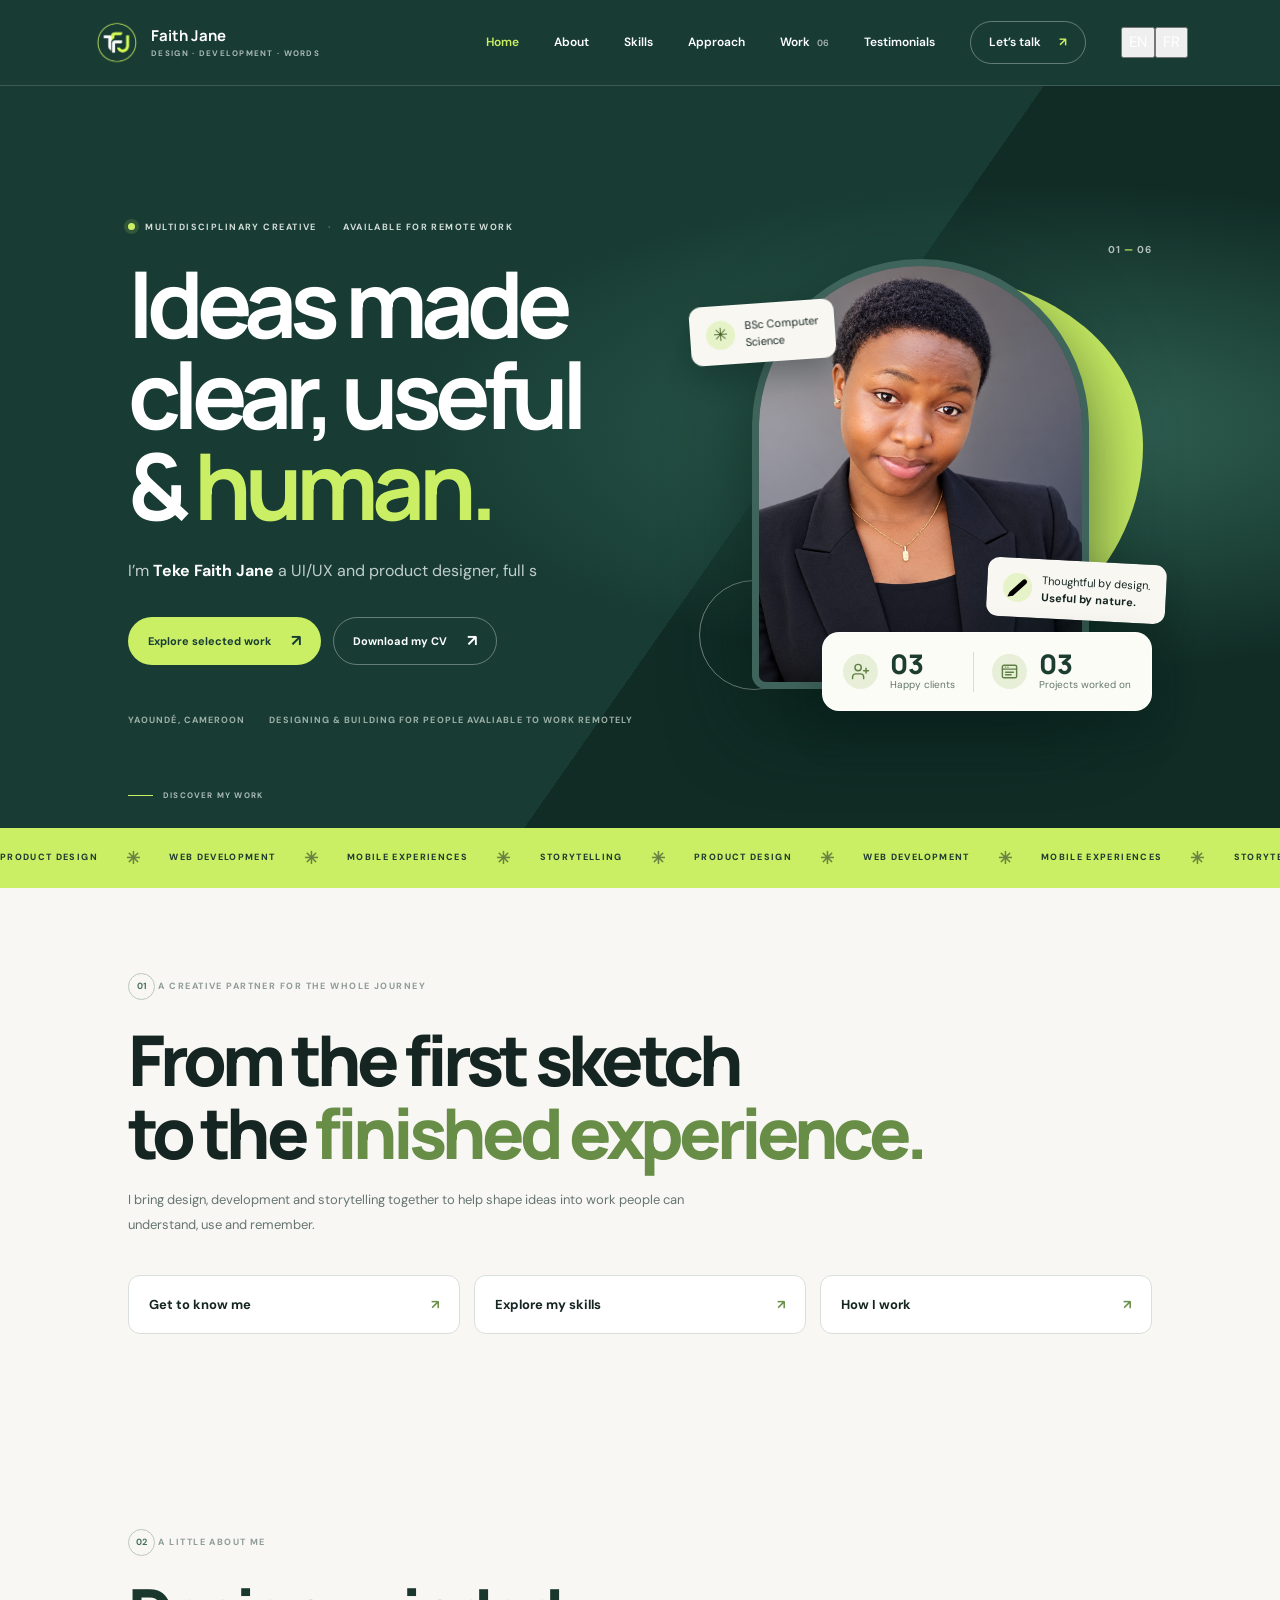
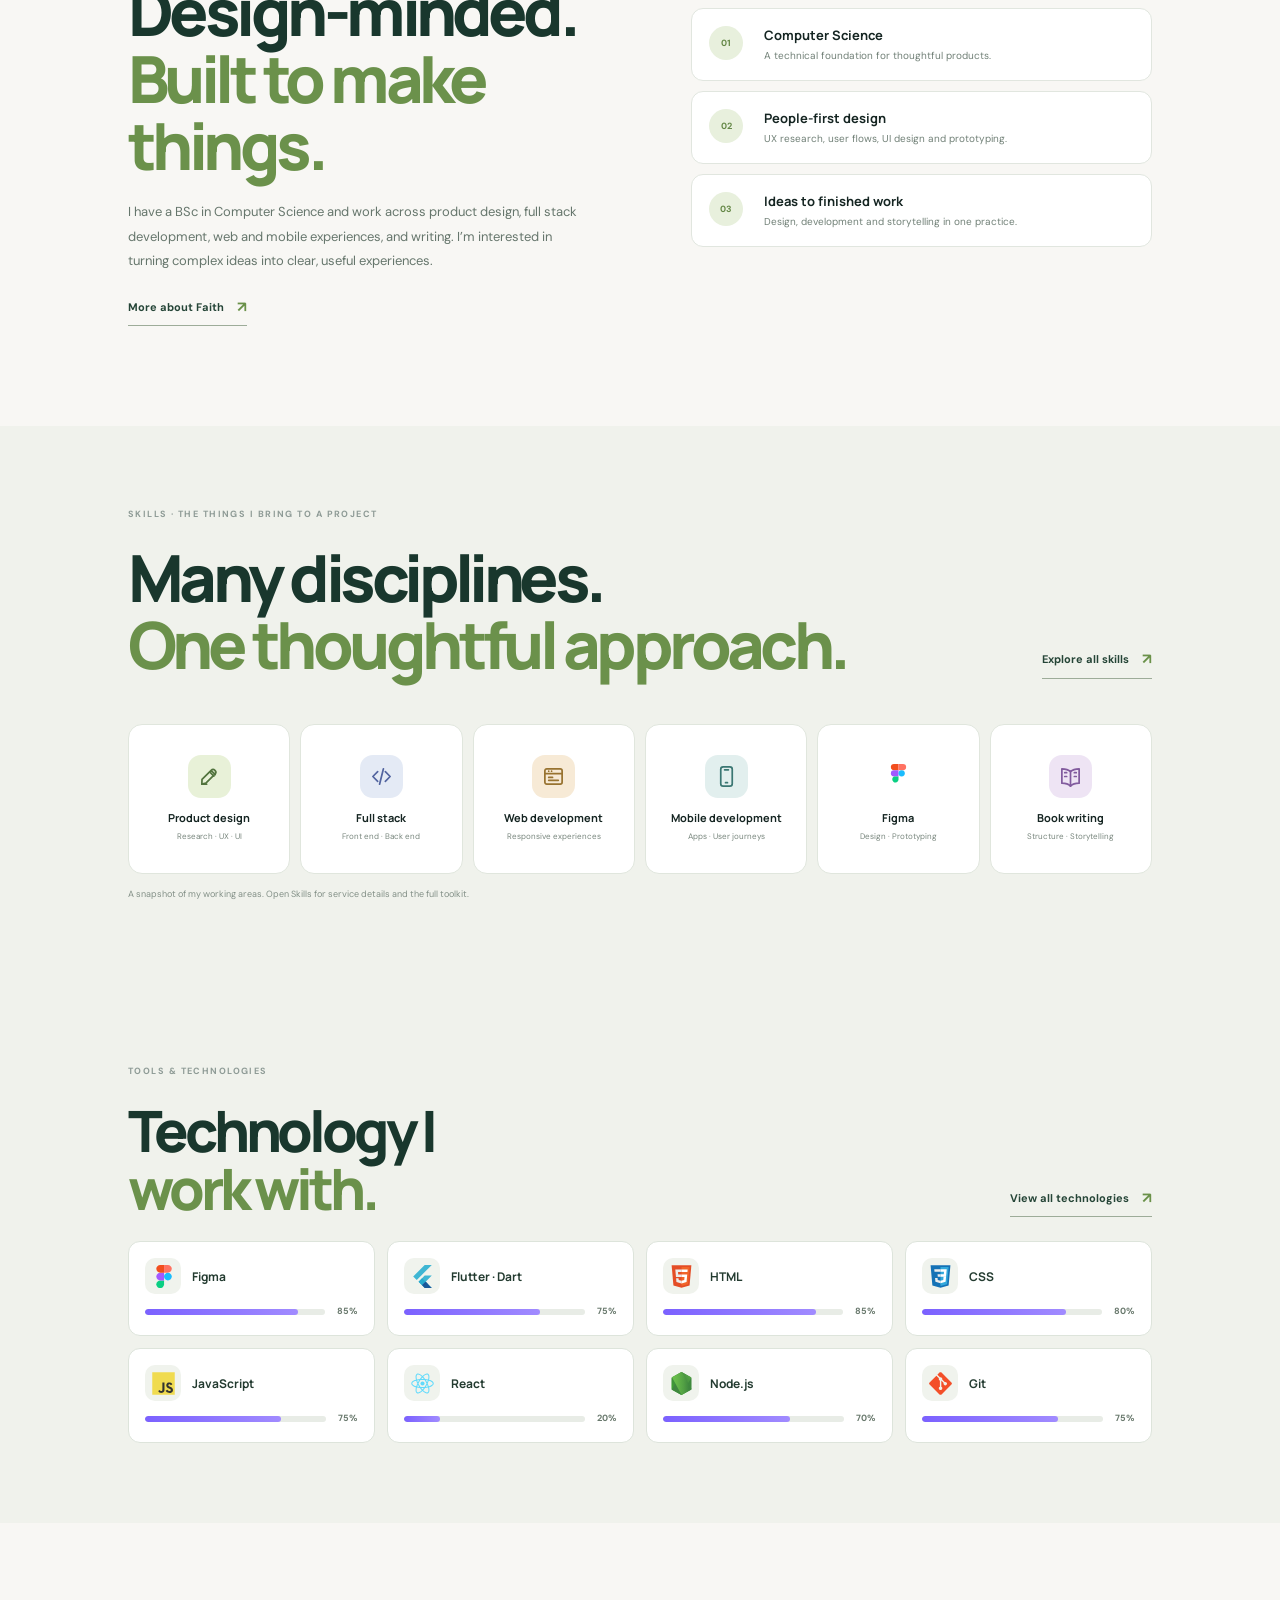
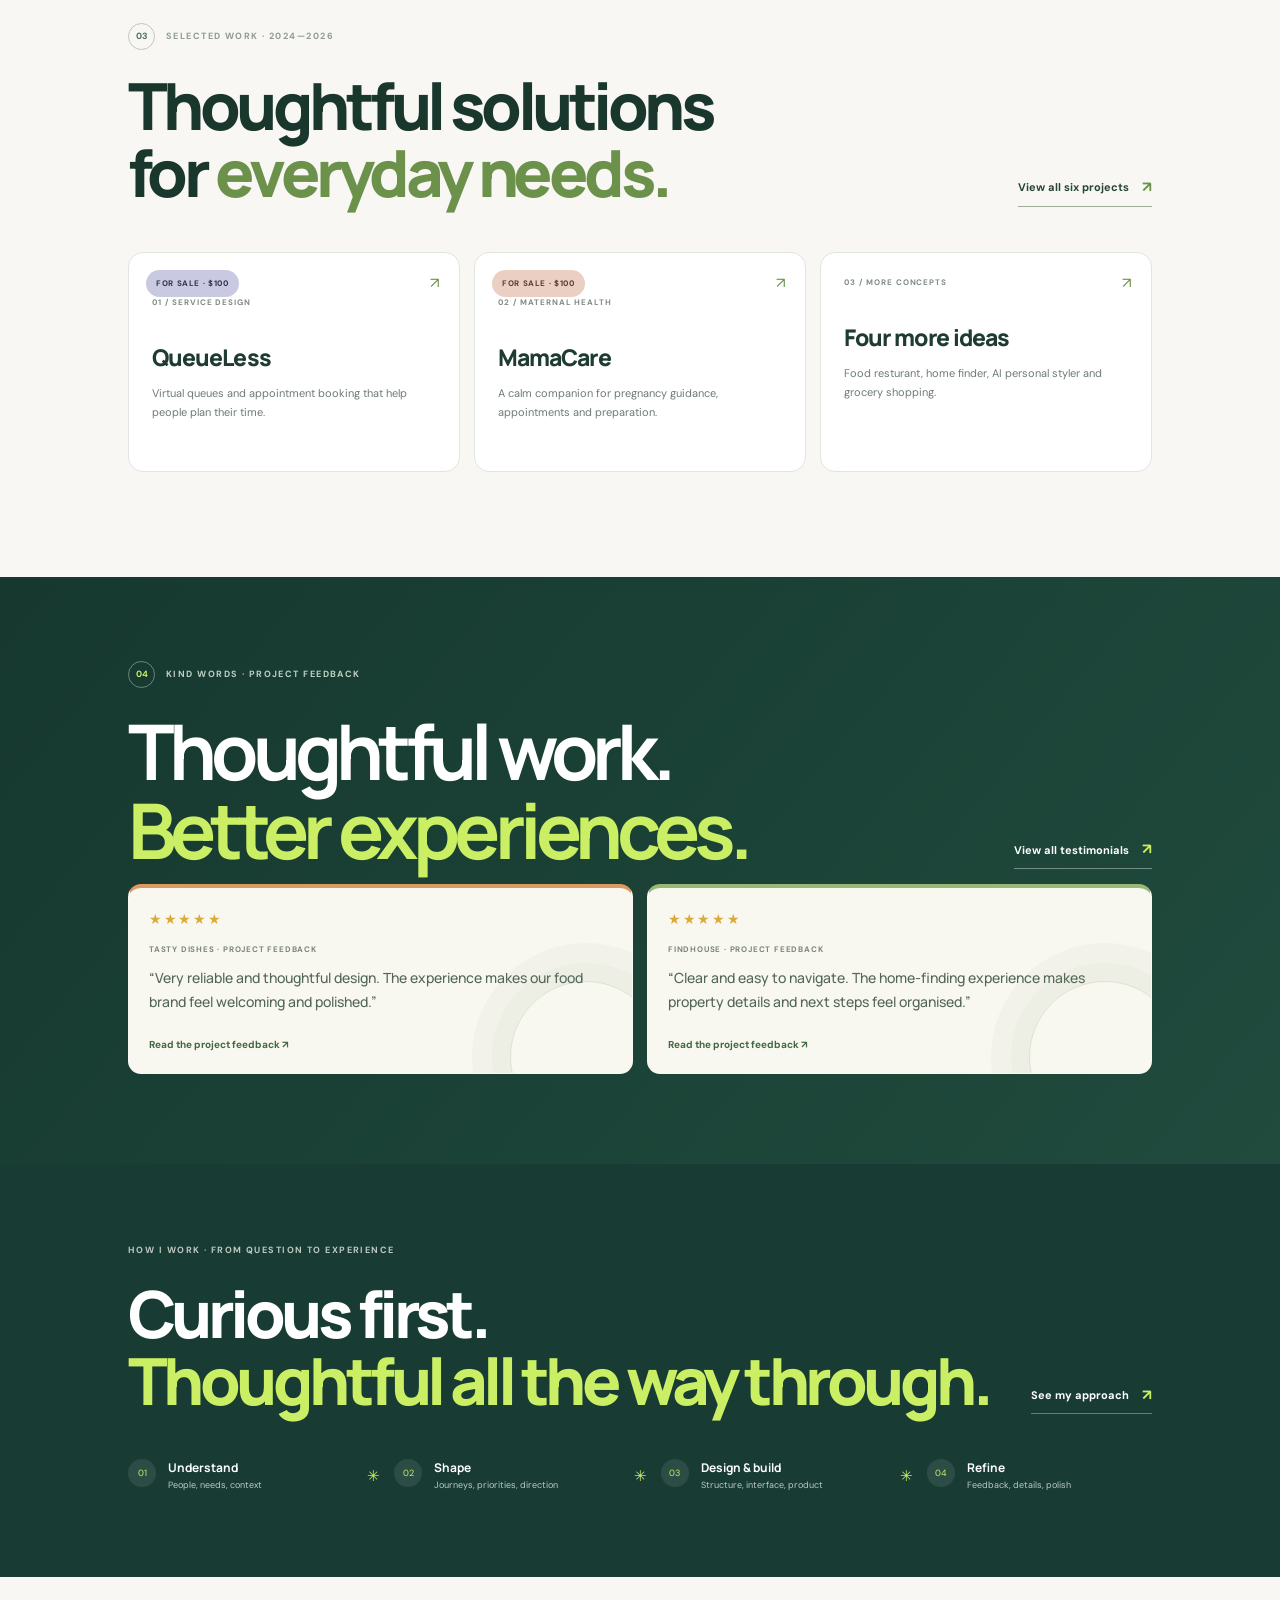
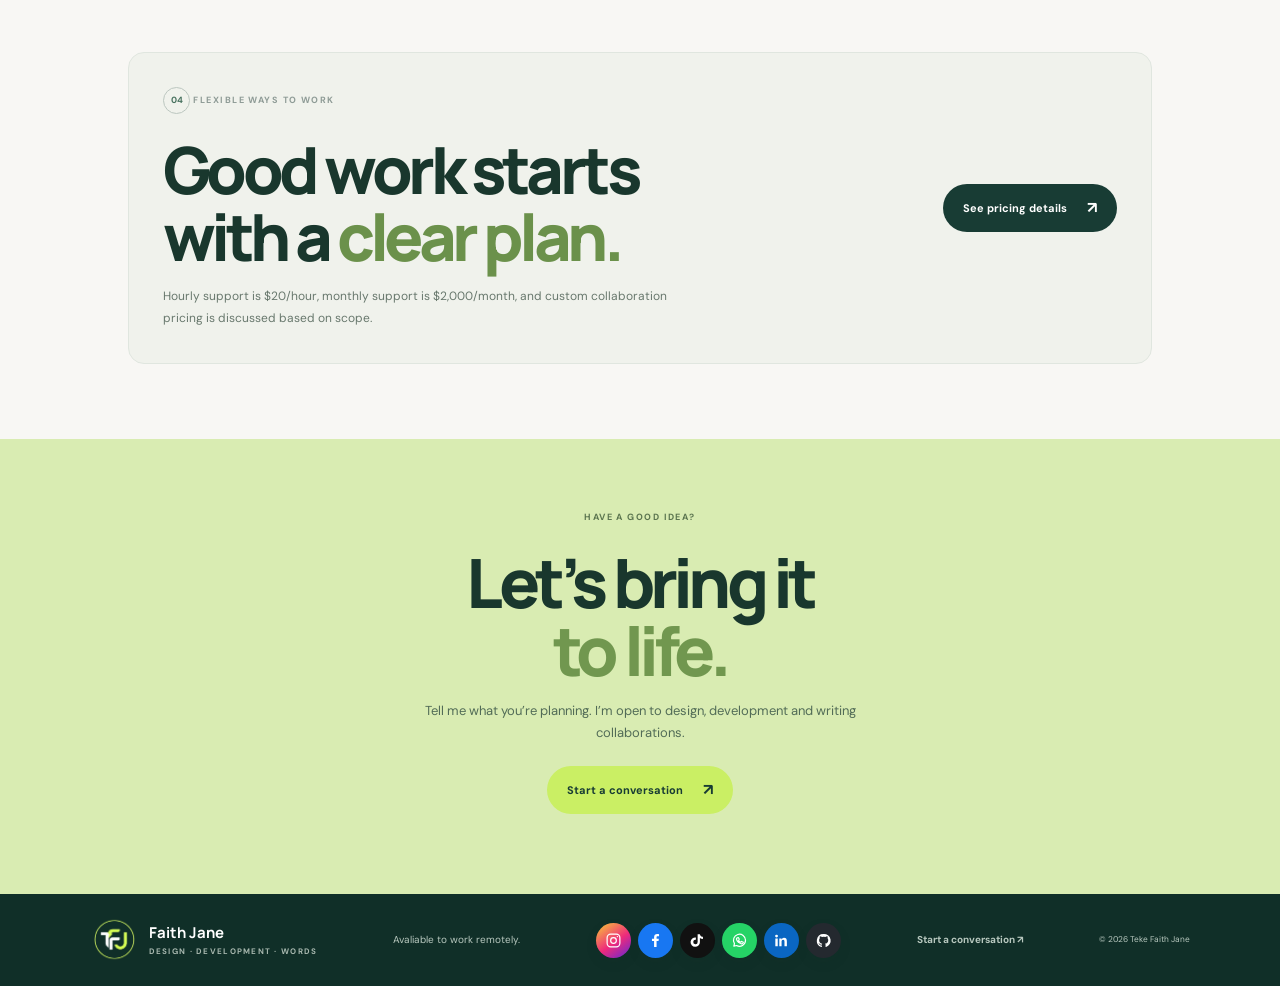
==== commit 914c8adf: "Update portfolio design and content" ====
--- a/index.html
+++ b/index.html
@@ -1,11 +1,11 @@
 <!doctype html>
 <html lang="en"><head><meta charset="utf-8"><meta name="viewport" content="width=device-width, initial-scale=1"><meta name="theme-color" content="#183c34"><meta name="description" content="Teke Faith Jane is a full-stack software engineer and HR and administrative specialist in Yaoundé, Cameroon."><title>Teke Faith Jane — Portfolio</title><link rel="preconnect" href="https://fonts.googleapis.com"><link rel="preconnect" href="https://fonts.gstatic.com" crossorigin><link href="https://fonts.googleapis.com/css2?family=DM+Sans:wght@400;500;600;700&family=Manrope:wght@400;500;600;700;800&display=swap" rel="stylesheet"><link rel="stylesheet" href="style.css"><script>try{document.documentElement.lang=localStorage.getItem("portfolio-language")==="fr"?"fr":"en-GB"}catch(e){document.documentElement.lang="en-GB"}</script></head>
-<body><header class="site-header"><a class="brand" href="index.html"><span class="brand-mark">TFJ</span><span class="brand-name">Faith Jane<small>DESIGN · DEVELOPMENT · WORDS</small></span></a><button class="menu-toggle" aria-label="Open navigation" aria-expanded="false" aria-controls="site-nav"><span></span><span></span></button><nav class="site-nav" id="site-nav"><a href="index.html" aria-current="page">Home</a><a href="about.html">About</a><a href="skills.html">Skills</a><a href="approach.html">Approach</a><a href="work.html">Work <span>06</span></a><a href="testimonials.html">Testimonials</a><a class="nav-cta" href="contact.html">Let’s talk <b>↗</b></a></nav></header>
-<main><section class="hero" id="home"><div class="hero-content"><p class="eyebrow hero-eyebrow"><span class="status-dot"></span> MULTIDISCIPLINARY CREATIVE <i>·</i> AVAILABLE FOR REMOTE WORK</p><h1>Ideas made<br>clear, useful &amp; <em>human.</em></h1><p class="hero-lede home-intro-typewriter" aria-label="I&#8217;m Teke Faith Jane a UI/UX and product designer, full stack developer, mobile and web developer, and book writer. I turn thoughtful ideas into useful digital experiences and stories."><span class="typewriter-text" data-emphasis="Teke Faith Jane" data-fr="Je suis Teke Faith Jane, designer UI/UX et produit, développeuse full stack, web et mobile, et autrice. Je transforme des idées réfléchies en expériences numériques utiles et en histoires." aria-hidden="true">I&#8217;m <strong>Teke Faith Jane</strong> a UI/UX and product designer, full stack developer, mobile and web developer, and book writer. I turn thoughtful ideas into useful digital experiences and stories.</span><span class="typewriter-cursor" aria-hidden="true"></span></p><div class="hero-actions"><a class="button button-lime" href="work.html">Explore selected work <span>↗</span></a><a class="button button-outline" href="assets/faith-jane-cv.pdf" download>Download my CV <span>↓</span></a></div><div class="hero-foot"><span>YAOUNDÉ, CAMEROON</span><span>DESIGNING &amp; BUILDING FOR PEOPLE AVALIABLE TO WORK REMOTELY</span></div></div><div class="hero-art" aria-label="Portrait of Teke Faith Jane"><div class="hero-shape shape-a"></div><div class="hero-shape shape-b"></div><div class="portrait-card image-slot"><img src="assets/faith-jane-portrait.jpg" alt="Teke Faith Jane" onerror="this.parentElement.classList.add('empty')"><span class="slot-label">Teke Faith Jane<br><small>Add or replace your portrait in assets/</small></span></div><div class="hero-note note-degree"><span class="note-icon">✳</span><span>BSc Computer<br>Science</span></div><div class="hero-note note-human"><span class="note-icon note-icon-design" aria-hidden="true"><svg viewBox="0 0 24 24"><path d="m14.7 6.3 3 3M4 20l4.5-.9L19 8.6a2.1 2.1 0 0 0-3-3L5.5 16.1 4 20zM12.5 7.5l4 4"/></svg></span><span>Thoughtful by design.<br><b>Useful by nature.</b></span></div><div class="home-proof-card"><div><span class="proof-icon" aria-hidden="true"><svg viewBox="0 0 24 24"><path d="M16 21v-2a4 4 0 0 0-4-4H6a4 4 0 0 0-4 4v2M9 11a4 4 0 1 0 0-8 4 4 0 0 0 0 8ZM19 8v6M16 11h6"/></svg></span><b>03</b><small>Happy clients</small></div><i></i><div><span class="proof-icon" aria-hidden="true"><svg viewBox="0 0 24 24"><rect x="3" y="4" width="18" height="16" rx="2"/><path d="M3 9h18M7 6.5h.01M10 6.5h.01M7 13h10M7 16h7"/></svg></span><b>03</b><small>Projects worked on</small></div></div><span class="hero-index">01 <i>—</i> 06</span></div><a class="scroll-cue" href="work.html"><span></span> DISCOVER MY WORK</a></section><div class="expertise-strip"><div class="expertise-track"><span>PRODUCT DESIGN</span><i>✳</i><span>WEB DEVELOPMENT</span><i>✳</i><span>MOBILE EXPERIENCES</span><i>✳</i><span>STORYTELLING</span><i>✳</i><span>PRODUCT DESIGN</span><i>✳</i><span>WEB DEVELOPMENT</span><i>✳</i><span>MOBILE EXPERIENCES</span><i>✳</i><span>STORYTELLING</span><i>✳</i></div></div>
-<section class="home-intro section-wrap"><p class="eyebrow"><span class="section-number">01</span> A CREATIVE PARTNER FOR THE WHOLE JOURNEY</p><h2>From the first sketch<br>to the <em>finished experience.</em></h2><p class="heading-note">I bring design, development and storytelling together to help shape ideas into work people can understand, use and remember.</p><div class="home-links"><a href="about.html">Get to know me <b>↗</b></a><a href="skills.html">Explore my skills <b>↗</b></a><a href="approach.html">How I work <b>↗</b></a></div></section><section class="home-about section-wrap"><div class="home-section-intro"><p class="eyebrow"><span class="section-number">02</span> A LITTLE ABOUT ME</p><h2>Design-minded.<br><em>Built to make things.</em></h2><p>I have a BSc in Computer Science and work across product design, full stack development, web and mobile experiences, and writing. I’m interested in turning complex ideas into clear, useful experiences.</p><a class="text-link" href="about.html">More about Faith <b>↗</b></a></div><div class="home-facts"><div><span>01</span><b>Software engineering</b><small>A technical foundation for thoughtful products.</small></div><div><span>02</span><b>People-first design</b><small>UX research, user flows, UI design and prototyping.</small></div><div><span>03</span><b>Ideas to finished work</b><small>Design, development and storytelling in one practice.</small></div></div></section>
+<body><header class="site-header"><a class="brand" href="index.html"><img class="brand-mark" src="assets/faith-jane-logo.png" alt="Faith Jane logo"><span class="brand-name">Faith Jane<small>DESIGN · DEVELOPMENT · WORDS</small></span></a><button class="menu-toggle" aria-label="Open navigation" aria-expanded="false" aria-controls="site-nav"><span></span><span></span></button><nav class="site-nav" id="site-nav"><a href="index.html" aria-current="page">Home</a><a href="about.html">About</a><a href="skills.html">Skills</a><a href="approach.html">Approach</a><a href="work.html">Work <span>06</span></a><a href="testimonials.html">Testimonials</a><a class="nav-cta" href="contact.html">Let’s talk <b>↗</b></a></nav></header>
+<main><section class="hero" id="home"><div class="hero-content"><p class="eyebrow hero-eyebrow"><span class="status-dot"></span> MULTIDISCIPLINARY CREATIVE <i>·</i> AVAILABLE FOR REMOTE WORK</p><h1>Ideas made<br>clear, useful &amp; <em>human.</em></h1><p class="hero-lede home-intro-typewriter" aria-label="I&#8217;m Teke Faith Jane a UI/UX and product designer, full stack developer, mobile and web developer, and book writer. I turn thoughtful ideas into useful digital experiences and stories."><span class="typewriter-text" data-emphasis="Teke Faith Jane" data-fr="Je suis Teke Faith Jane, designer UI/UX et produit, développeuse full stack, web et mobile, et autrice. Je transforme des idées réfléchies en expériences numériques utiles et en histoires." aria-hidden="true">I&#8217;m <strong>Teke Faith Jane</strong> a UI/UX and product designer, full stack developer, mobile and web developer, and book writer. I turn thoughtful ideas into useful digital experiences and stories.</span><span class="typewriter-cursor" aria-hidden="true"></span></p><div class="hero-actions"><a class="button button-lime" href="work.html">Explore selected work <span>↗</span></a><a class="button button-outline" href="assets/faith-jane-cv.pdf" download>Download my CV <span>↗</span></a></div><div class="hero-foot"><span>YAOUNDÉ, CAMEROON</span><span>DESIGNING &amp; BUILDING FOR PEOPLE AVALIABLE TO WORK REMOTELY</span></div></div><div class="hero-art" aria-label="Portrait of Teke Faith Jane"><div class="hero-shape shape-a"></div><div class="hero-shape shape-b"></div><div class="portrait-card image-slot"><img src="assets/faith-jane-portrait.png" alt="Teke Faith Jane" onerror="this.parentElement.classList.add('empty')"><span class="slot-label">Teke Faith Jane<br><small>Add or replace your portrait in assets/</small></span></div><div class="hero-note note-degree"><span class="note-icon">✳</span><span>BSc Computer<br>Science</span></div><div class="hero-note note-human"><span class="note-icon note-icon-design" aria-hidden="true"><svg viewBox="0 0 24 24"><path d="m14.7 6.3 3 3M4 20l4.5-.9L19 8.6a2.1 2.1 0 0 0-3-3L5.5 16.1 4 20zM12.5 7.5l4 4"/></svg></span><span>Thoughtful by design.<br><b>Useful by nature.</b></span></div><div class="home-proof-card"><div><span class="proof-icon" aria-hidden="true"><svg viewBox="0 0 24 24"><path d="M16 21v-2a4 4 0 0 0-4-4H6a4 4 0 0 0-4 4v2M9 11a4 4 0 1 0 0-8 4 4 0 0 0 0 8ZM19 8v6M16 11h6"/></svg></span><b>03</b><small>Happy clients</small></div><i></i><div><span class="proof-icon" aria-hidden="true"><svg viewBox="0 0 24 24"><rect x="3" y="4" width="18" height="16" rx="2"/><path d="M3 9h18M7 6.5h.01M10 6.5h.01M7 13h10M7 16h7"/></svg></span><b>03</b><small>Projects worked on</small></div></div><span class="hero-index">01 <i>—</i> 06</span></div><a class="scroll-cue" href="work.html"><span></span> DISCOVER MY WORK</a></section><div class="expertise-strip"><div class="expertise-track"><span>PRODUCT DESIGN</span><i>✳</i><span>WEB DEVELOPMENT</span><i>✳</i><span>MOBILE EXPERIENCES</span><i>✳</i><span>STORYTELLING</span><i>✳</i><span>PRODUCT DESIGN</span><i>✳</i><span>WEB DEVELOPMENT</span><i>✳</i><span>MOBILE EXPERIENCES</span><i>✳</i><span>STORYTELLING</span><i>✳</i></div></div>
+<section class="home-intro section-wrap"><p class="eyebrow"><span class="section-number">01</span> A CREATIVE PARTNER FOR THE WHOLE JOURNEY</p><h2>From the first sketch<br>to the <em>finished experience.</em></h2><p class="heading-note">I bring design, development and storytelling together to help shape ideas into work people can understand, use and remember.</p><div class="home-links"><a href="about.html">Get to know me <b>↗</b></a><a href="skills.html">Explore my skills <b>↗</b></a><a href="approach.html">How I work <b>↗</b></a></div></section><section class="home-about section-wrap"><div class="home-section-intro"><p class="eyebrow"><span class="section-number">02</span> A LITTLE ABOUT ME</p><h2>Design-minded.<br><em>Built to make things.</em></h2><p>I have a BSc in Computer Science and work across product design, full stack development, web and mobile experiences, and writing. I’m interested in turning complex ideas into clear, useful experiences.</p><a class="text-link" href="about.html">More about Faith <b>↗</b></a></div><div class="home-facts"><div><span>01</span><b>Computer Science</b><small>A technical foundation for thoughtful products.</small></div><div><span>02</span><b>People-first design</b><small>UX research, user flows, UI design and prototyping.</small></div><div><span>03</span><b>Ideas to finished work</b><small>Design, development and storytelling in one practice.</small></div></div></section>
 <section class="home-skills"><div class="section-wrap"><div class="section-heading"><div><p class="eyebrow">SKILLS · THE THINGS I BRING TO A PROJECT</p><h2>Many disciplines.<br><em>One thoughtful approach.</em></h2></div><a class="text-link" href="skills.html">Explore all skills <b>↗</b></a></div><div class="home-skill-track"><div><svg viewBox="0 0 24 24" aria-hidden="true"><path d="m14 6 4 4M4 20l4.2-1 9.5-9.5a2.8 2.8 0 0 0-4-4L4.2 15 4 20Z"/><path d="m12.5 7.5 4 4"/><path d="M4 20h5"/></svg><b>Product design</b><small>Research · UX · UI</small></div><div><svg viewBox="0 0 24 24" aria-hidden="true"><path d="m8 7-5 5 5 5M16 7l5 5-5 5M14 4l-4 16"/></svg><b>Full stack</b><small>Front end · Back end</small></div><div><svg viewBox="0 0 24 24" aria-hidden="true"><rect x="3" y="4" width="18" height="16" rx="2"/><path d="M3 9h18M7 6.5h.01M10 6.5h.01M7 13h4M7 16h10"/></svg><b>Web development</b><small>Responsive experiences</small></div><div><svg viewBox="0 0 24 24" aria-hidden="true"><rect x="6" y="2" width="12" height="20" rx="2.5"/><path d="M10 5h4M11 18.5h2"/></svg><b>Mobile development</b><small>Apps · User journeys</small></div><div><svg class="figma-mark" viewBox="0 0 20 30" aria-hidden="true"><path fill="#f24e1e" d="M5 1h5v7H5a3.5 3.5 0 0 1 0-7Z"/><path fill="#ff7262" d="M10 1h5a3.5 3.5 0 0 1 0 7h-5Z"/><path fill="#a259ff" d="M5 8h5v7H5a3.5 3.5 0 0 1 0-7Z"/><circle cx="13.5" cy="11.5" r="3.5" fill="#1abcfe"/><path fill="#0acf83" d="M5 15h5v3.5a3.5 3.5 0 1 1-5-3.5Z"/></svg><b>Figma</b><small>Design · Prototyping</small></div><div><svg viewBox="0 0 24 24" aria-hidden="true"><path d="M12 7c-2-2-5-3-9-3v15c4 0 7 1 9 3 2-2 5-3 9-3V4c-4 0-7 1-9 3Z"/><path d="M12 7v15M6 8h2M16 8h2M6 12h2M16 12h2"/></svg><b>Book writing</b><small>Structure · Storytelling</small></div></div><p class="track-note">A snapshot of my working areas. Open Skills for service details and the full toolkit.</p></div></section>
 <section class="technology-track section-wrap"><div class="technology-heading"><div><p class="eyebrow">TOOLS &amp; TECHNOLOGIES</p><h2>Technology I<br><em>work with.</em></h2></div><a class="text-link technology-all-link" href="skills.html#technology">View all technologies <b>↗</b></a></div><div class="technology-grid"><article class="technology-card"><div class="technology-card-top"><span class="tech-logo" aria-hidden="true"><img src="assets/icons/figma.svg" alt="" loading="lazy"></span><b>Figma</b></div><div class="technology-meter" role="progressbar" aria-label="Figma level, editable starter value" aria-valuemin="0" aria-valuemax="100" aria-valuenow="85"><span style="--level:85%"></span></div><small>85%</small></article><article class="technology-card"><div class="technology-card-top"><span class="tech-logo" aria-hidden="true"><img src="assets/icons/flutter.svg" alt="" loading="lazy"></span><b>Flutter · Dart</b></div><div class="technology-meter" role="progressbar" aria-label="Flutter and Dart level, editable starter value" aria-valuemin="0" aria-valuemax="100" aria-valuenow="75"><span style="--level:75%"></span></div><small>75%</small></article><article class="technology-card"><div class="technology-card-top"><span class="tech-logo" aria-hidden="true"><img src="assets/icons/html5.svg" alt="" loading="lazy"></span><b>HTML</b></div><div class="technology-meter" role="progressbar" aria-label="HTML level, editable starter value" aria-valuemin="0" aria-valuemax="100" aria-valuenow="85"><span style="--level:85%"></span></div><small>85%</small></article><article class="technology-card"><div class="technology-card-top"><span class="tech-logo" aria-hidden="true"><img src="assets/icons/css3.svg" alt="" loading="lazy"></span><b>CSS</b></div><div class="technology-meter" role="progressbar" aria-label="CSS level, editable starter value" aria-valuemin="0" aria-valuemax="100" aria-valuenow="80"><span style="--level:80%"></span></div><small>80%</small></article><article class="technology-card"><div class="technology-card-top"><span class="tech-logo" aria-hidden="true"><img src="assets/icons/javascript.svg" alt="" loading="lazy"></span><b>JavaScript</b></div><div class="technology-meter" role="progressbar" aria-label="JavaScript level, editable starter value" aria-valuemin="0" aria-valuemax="100" aria-valuenow="75"><span style="--level:75%"></span></div><small>75%</small></article><article class="technology-card"><div class="technology-card-top"><span class="tech-logo" aria-hidden="true"><img src="assets/icons/react.svg" alt="" loading="lazy"></span><b>React</b></div><div class="technology-meter" role="progressbar" aria-label="React level, editable starter value" aria-valuemin="0" aria-valuemax="100" aria-valuenow="20"><span style="--level:20%"></span></div><small>20%</small></article><article class="technology-card"><div class="technology-card-top"><span class="tech-logo" aria-hidden="true"><img src="assets/icons/nodejs.svg" alt="" loading="lazy"></span><b>Node.js</b></div><div class="technology-meter" role="progressbar" aria-label="Node.js level, editable starter value" aria-valuemin="0" aria-valuemax="100" aria-valuenow="70"><span style="--level:70%"></span></div><small>70%</small></article><article class="technology-card"><div class="technology-card-top"><span class="tech-logo" aria-hidden="true"><img src="assets/icons/git.svg" alt="" loading="lazy"></span><b>Git</b></div><div class="technology-meter" role="progressbar" aria-label="Git level, editable starter value" aria-valuemin="0" aria-valuemax="100" aria-valuenow="75"><span style="--level:75%"></span></div><small>75%</small></article></div></section><section class="home-work section-wrap"><div class="section-heading"><div><p class="eyebrow"><span class="section-number">03</span> SELECTED WORK · 2024—2026</p><h2>Thoughtful solutions<br>for <em>everyday needs.</em></h2></div><a class="text-link" href="work.html">View all six projects <b>↗</b></a></div><div class="home-projects"><a href="work.html#queueless"><span class="home-project-no">01 / SERVICE DESIGN</span><span class="home-sale">FOR SALE · $100</span><b>QueueLess</b><p>Virtual queues and appointment booking that help people plan their time.</p><span class="home-project-arrow">↗</span></a><a href="work.html#mamacare"><span class="home-project-no">02 / MATERNAL HEALTH</span><span class="home-sale">FOR SALE · $100</span><b>MamaCare</b><p>A calm companion for pregnancy guidance, appointments and preparation.</p><span class="home-project-arrow">↗</span></a><a href="work.html#more-projects"><span class="home-project-no">03 / MORE CONCEPTS</span><b>Four more ideas</b><p>Food resturant, home finder, AI personal styler and grocery shopping.</p><span class="home-project-arrow">↗</span></a></div></section>
-<section class="home-testimonials section-wrap"><div class="section-heading"><div><p class="eyebrow"><span class="section-number">04</span> KIND WORDS · PROJECT FEEDBACK</p><h2>Thoughtful work.<br><em>Better experiences.</em></h2></div><a class="text-link" href="testimonials.html">View all testimonials <b>↗</b></a></div><div class="home-review-grid"><a href="testimonials.html#tasty-review"><span class="review-stars" aria-label="Five star rating">★★★★★</span><small>TASTY DISHES · PROJECT FEEDBACK</small><p>“Very reliable and thoughtful design. The experience makes our food brand feel welcoming and polished.”</p><b>Read the project feedback ↗</b></a><a href="testimonials.html#findhouse-review"><span class="review-stars" aria-label="Five star rating">★★★★★</span><small>FINDHOUSE · PROJECT FEEDBACK</small><p>“Clear and easy to navigate. The home-finding experience makes property details and next steps feel organized.”</p><b>Read the project feedback ↗</b></a></div></section><section class="home-approach"><div class="section-wrap"><div class="section-heading"><div><p class="eyebrow">HOW I WORK · FROM QUESTION TO EXPERIENCE</p><h2>Curious first.<br><em>Thoughtful all the way through.</em></h2></div><a class="text-link" href="approach.html">See my approach <b>↗</b></a></div><div class="home-steps"><div><span>01</span><b>Understand</b><small>People, needs, context</small></div><i>→</i><div><span>02</span><b>Shape</b><small>Journeys, priorities, direction</small></div><i>→</i><div><span>03</span><b>Design &amp; build</b><small>Structure, interface, product</small></div><i>→</i><div><span>04</span><b>Refine</b><small>Feedback, details, polish</small></div></div></div></section>
+<section class="home-testimonials section-wrap"><div class="section-heading"><div><p class="eyebrow"><span class="section-number">04</span> KIND WORDS · PROJECT FEEDBACK</p><h2>Thoughtful work.<br><em>Better experiences.</em></h2></div><a class="text-link" href="testimonials.html">View all testimonials <b>↗</b></a></div><div class="home-review-grid"><a href="testimonials.html#tasty-review"><span class="review-stars" aria-label="Five star rating">★★★★★</span><small>TASTY DISHES · PROJECT FEEDBACK</small><p>“Very reliable and thoughtful design. The experience makes our food brand feel welcoming and polished.”</p><b>Read the project feedback ↗</b></a><a href="testimonials.html#findhouse-review"><span class="review-stars" aria-label="Five star rating">★★★★★</span><small>FINDHOUSE · PROJECT FEEDBACK</small><p>“Clear and easy to navigate. The home-finding experience makes property details and next steps feel organized.”</p><b>Read the project feedback ↗</b></a></div></section><section class="home-approach"><div class="section-wrap"><div class="section-heading"><div><p class="eyebrow">HOW I WORK · FROM QUESTION TO EXPERIENCE</p><h2>Curious first.<br><em>Thoughtful all the way through.</em></h2></div><a class="text-link" href="approach.html">See my approach <b>↗</b></a></div><div class="home-steps"><div><span>01</span><b>Understand</b><small>People, needs, context</small></div><i>✳</i><div><span>02</span><b>Shape</b><small>Journeys, priorities, direction</small></div><i>✳</i><div><span>03</span><b>Design &amp; build</b><small>Structure, interface, product</small></div><i>✳</i><div><span>04</span><b>Refine</b><small>Feedback, details, polish</small></div></div></div></section>
 <section class="home-pricing section-wrap"><div class="pricing-teaser"><div><p class="eyebrow"><span class="section-number">04</span> FLEXIBLE WAYS TO WORK</p><h2>Good work starts<br>with a <em>clear plan.</em></h2><p>Hourly support is $20/hour, monthly support is $2,000/month, and custom collaboration pricing is discussed based on scope.</p></div><a class="button button-dark" href="skills.html#pricing">See pricing details <span>↗</span></a></div></section>
 <section class="home-contact"><p class="eyebrow">HAVE A GOOD IDEA?</p><h2>Let’s bring it<br><em>to life.</em></h2><p>Tell me what you’re planning. I’m open to design, development and writing collaborations.</p><a class="button button-lime" href="contact.html">Start a conversation <span>↗</span></a></section></main>
-<footer class="site-footer"><a class="brand" href="index.html"><span class="brand-mark">TFJ</span><span class="brand-name">Faith Jane<small>DESIGN · DEVELOPMENT · WORDS</small></span></a><span>Avaliable to work remotely.</span><div class="footer-social" aria-label="Social media profiles"><a class="social-icon icon-instagram" href="https://www.instagram.com/" target="_blank" rel="noopener noreferrer" aria-label="Instagram — update to your profile" title="Instagram"><svg viewBox="0 0 24 24" aria-hidden="true"><rect x="3" y="3" width="18" height="18" rx="5"/><circle cx="12" cy="12" r="4"/><circle class="social-dot" cx="17.5" cy="6.5" r="1"/></svg></a><a class="social-icon icon-facebook" href="https://www.facebook.com/" target="_blank" rel="noopener noreferrer" aria-label="Facebook — update to your profile" title="Facebook"><svg viewBox="0 0 24 24" aria-hidden="true"><path d="M13.5 21v-8.2h2.8l.4-3.2h-3.2V7.5c0-.9.3-1.6 1.6-1.6H17V3.1c-.4-.1-1.4-.2-2.6-.2-2.6 0-4.4 1.6-4.4 4.5v2.2H7v3.2h3V21z"/></svg></a><a class="social-icon icon-tiktok" href="https://www.tiktok.com/" target="_blank" rel="noopener noreferrer" aria-label="TikTok — update to your profile" title="TikTok"><svg viewBox="0 0 24 24" aria-hidden="true"><path d="M15.4 3h-3.2v11.1a3.1 3.1 0 1 1-2.5-3.05V7.8a6.6 6.6 0 1 0 5.7 6.5V8.6a8.1 8.1 0 0 0 4.3 1.3V6.7c-2.3 0-4.1-1.6-4.3-3.7Z"/></svg></a><a class="social-icon icon-whatsapp" href="https://wa.me/237674329913" target="_blank" rel="noopener noreferrer" aria-label="WhatsApp Faith" title="WhatsApp"><svg viewBox="0 0 24 24" aria-hidden="true"><path d="M20.5 11.7a8.5 8.5 0 0 1-12.6 7.4L4 20l.9-3.7a8.5 8.5 0 1 1 15.6-4.6Z"/><path d="M9 8.5c.2-.5.5-.5.8-.5h.5c.2 0 .4.1.5.4l.8 1.8c.1.2.1.4-.1.6l-.6.7c-.2.2-.2.4-.1.6.6 1 1.4 1.8 2.5 2.3.2.1.4.1.6-.1l.8-.9c.2-.2.4-.2.6-.1l1.7.8c.3.1.4.3.4.5 0 .3-.2 1.1-.7 1.5-.5.5-1.2.7-1.9.6-1-.1-2.4-.6-4-2-1.8-1.5-2.8-3.4-3-4.3-.2-.8.1-1.5.5-1.9Z"/></svg></a><a class="social-icon icon-linkedin" href="https://www.linkedin.com/" target="_blank" rel="noopener noreferrer" aria-label="LinkedIn — update to your profile" title="LinkedIn"><svg viewBox="0 0 24 24" aria-hidden="true"><path d="M5 3.8a2 2 0 1 0 0 4 2 2 0 0 0 0-4ZM3.3 9h3.4v11H3.3zm5.6 0h3.2v1.5h.1A3.5 3.5 0 0 1 15.4 8c3.5 0 4.2 2.3 4.2 5.3V20h-3.4v-5.9c0-1.4 0-3.1-1.9-3.1s-2.2 1.5-2.2 3V20H8.9z"/></svg></a><a class="social-icon icon-github" href="https://github.com/" target="_blank" rel="noopener noreferrer" aria-label="GitHub — update to your profile" title="GitHub"><svg viewBox="0 0 24 24" aria-hidden="true"><path d="M12 2.8a9.5 9.5 0 0 0-3 18.5c.5.1.7-.2.7-.5v-1.8c-2.8.6-3.4-1.2-3.4-1.2-.4-1.1-1.1-1.4-1.1-1.4-.9-.6.1-.6.1-.6 1 .1 1.5 1 1.5 1 .9 1.5 2.3 1.1 2.9.8.1-.6.4-1.1.6-1.3-2.2-.3-4.5-1.1-4.5-4.8 0-1.1.4-2 1-2.7-.1-.3-.4-1.3.1-2.7 0 0 .8-.3 2.8 1a9.7 9.7 0 0 1 5.1 0c2-1.3 2.8-1 2.8-1 .5 1.4.2 2.4.1 2.7.6.7 1 1.6 1 2.7 0 3.7-2.3 4.5-4.5 4.8.4.3.7.9.7 1.8v2.7c0 .3.2.6.7.5A9.5 9.5 0 0 0 12 2.8z"/></svg></a></div><a href="contact.html">Start a conversation ↗</a><small>© <span id="year"></span> Teke Faith Jane</small></footer><script src="script.js"></script></body></html>
+<footer class="site-footer"><a class="brand" href="index.html"><img class="brand-mark" src="assets/faith-jane-logo.png" alt="Faith Jane logo"><span class="brand-name">Faith Jane<small>DESIGN · DEVELOPMENT · WORDS</small></span></a><span>Avaliable to work remotely.</span><div class="footer-social" aria-label="Social media profiles"><a class="social-icon icon-instagram" href="https://www.instagram.com/jenny_techy/" target="_blank" rel="noopener noreferrer" aria-label="Instagram — Jenny Techy" title="Instagram"><svg viewBox="0 0 24 24" aria-hidden="true"><rect x="3" y="3" width="18" height="18" rx="5"/><circle cx="12" cy="12" r="4"/><circle class="social-dot" cx="17.5" cy="6.5" r="1"/></svg></a><a class="social-icon icon-facebook" href="https://www.facebook.com/profile.php?id=100085909933115&amp;sk" target="_blank" rel="noopener noreferrer" aria-label="Facebook — Jenny Techy" title="Facebook"><svg viewBox="0 0 24 24" aria-hidden="true"><path d="M13.5 21v-8.2h2.8l.4-3.2h-3.2V7.5c0-.9.3-1.6 1.6-1.6H17V3.1c-.4-.1-1.4-.2-2.6-.2-2.6 0-4.4 1.6-4.4 4.5v2.2H7v3.2h3V21z"/></svg></a><a class="social-icon icon-tiktok" href="https://www.tiktok.com/@jennytechy237" target="_blank" rel="noopener noreferrer" aria-label="TikTok — Jenny Techy" title="TikTok"><svg viewBox="0 0 24 24" aria-hidden="true"><path d="M15.4 3h-3.2v11.1a3.1 3.1 0 1 1-2.5-3.05V7.8a6.6 6.6 0 1 0 5.7 6.5V8.6a8.1 8.1 0 0 0 4.3 1.3V6.7c-2.3 0-4.1-1.6-4.3-3.7Z"/></svg></a><a class="social-icon icon-whatsapp" href="https://wa.me/237674329913" target="_blank" rel="noopener noreferrer" aria-label="WhatsApp Faith" title="WhatsApp"><svg viewBox="0 0 24 24" aria-hidden="true"><path d="M20.5 11.7a8.5 8.5 0 0 1-12.6 7.4L4 20l.9-3.7a8.5 8.5 0 1 1 15.6-4.6Z"/><path d="M9 8.5c.2-.5.5-.5.8-.5h.5c.2 0 .4.1.5.4l.8 1.8c.1.2.1.4-.1.6l-.6.7c-.2.2-.2.4-.1.6.6 1 1.4 1.8 2.5 2.3.2.1.4.1.6-.1l.8-.9c.2-.2.4-.2.6-.1l1.7.8c.3.1.4.3.4.5 0 .3-.2 1.1-.7 1.5-.5.5-1.2.7-1.9.6-1-.1-2.4-.6-4-2-1.8-1.5-2.8-3.4-3-4.3-.2-.8.1-1.5.5-1.9Z"/></svg></a><a class="social-icon icon-linkedin" href="https://www.linkedin.com/" target="_blank" rel="noopener noreferrer" aria-label="LinkedIn — update to your profile" title="LinkedIn"><svg viewBox="0 0 24 24" aria-hidden="true"><path d="M5 3.8a2 2 0 1 0 0 4 2 2 0 0 0 0-4ZM3.3 9h3.4v11H3.3zm5.6 0h3.2v1.5h.1A3.5 3.5 0 0 1 15.4 8c3.5 0 4.2 2.3 4.2 5.3V20h-3.4v-5.9c0-1.4 0-3.1-1.9-3.1s-2.2 1.5-2.2 3V20H8.9z"/></svg></a><a class="social-icon icon-github" href="https://github.com/TekeJane/faith-jane-portfolio.git" target="_blank" rel="noopener noreferrer" aria-label="GitHub — Faith Jane portfolio" title="GitHub"><svg viewBox="0 0 24 24" aria-hidden="true"><path d="M12 2.8a9.5 9.5 0 0 0-3 18.5c.5.1.7-.2.7-.5v-1.8c-2.8.6-3.4-1.2-3.4-1.2-.4-1.1-1.1-1.4-1.1-1.4-.9-.6.1-.6.1-.6 1 .1 1.5 1 1.5 1 .9 1.5 2.3 1.1 2.9.8.1-.6.4-1.1.6-1.3-2.2-.3-4.5-1.1-4.5-4.8 0-1.1.4-2 1-2.7-.1-.3-.4-1.3.1-2.7 0 0 .8-.3 2.8 1a9.7 9.7 0 0 1 5.1 0c2-1.3 2.8-1 2.8-1 .5 1.4.2 2.4.1 2.7.6.7 1 1.6 1 2.7 0 3.7-2.3 4.5-4.5 4.8.4.3.7.9.7 1.8v2.7c0 .3.2.6.7.5A9.5 9.5 0 0 0 12 2.8z"/></svg></a></div><a href="contact.html">Start a conversation ↗</a><small>© <span id="year"></span> Teke Faith Jane</small></footer><script src="script.js"></script></body></html>
--- a/style.css
+++ b/style.css
@@ -1,11 +1,11 @@
 @import url('https://fonts.googleapis.com/css2?family=DM+Sans:wght@400;500;600;700&family=Manrope:wght@400;500;600;700;800&display=swap');
 :root{--paper:#f8f7f4;--ink:#152522;--muted:#667570;--line:#d9dfd9;--accent:#caef64;--forest:#183c34;--display:'Manrope',sans-serif;--sans:'DM Sans',sans-serif;--serif:Georgia,serif;color-scheme:light;scroll-behavior:smooth}
-*{box-sizing:border-box}body{margin:0;background:var(--paper);color:var(--ink);font:400 15px/1.65 var(--sans);-webkit-font-smoothing:antialiased}a{color:inherit;text-decoration:none}button,input,textarea{font:inherit}button{color:inherit}.site-header{position:absolute;z-index:10;top:0;left:0;width:100%;height:86px;display:flex;align-items:center;justify-content:space-between;padding:0 clamp(24px,7.2vw,112px);border-bottom:1px solid #ffffff29;color:#fff}.brand{display:flex;align-items:center;gap:11px}.brand-mark{width:39px;height:39px;display:grid;place-items:center;border-radius:50%;background:var(--accent);color:var(--forest);font:800 11px var(--display);letter-spacing:-.05em}.brand-name{font:700 15px/1.15 var(--display)}.brand-name small{display:block;margin-top:4px;color:#aab8b2;font:700 8px var(--sans);letter-spacing:.16em}.site-nav{display:flex;align-items:center;gap:35px}.site-nav>a{font-size:12px;font-weight:600;transition:color .2s}.site-nav>a:hover{color:var(--accent)}.site-nav>a span{margin-left:4px;color:#a9b5af;font-size:9px}.site-nav .nav-cta{padding:11px 18px;border:1px solid #ffffff54;border-radius:30px}.nav-cta b{margin-left:15px;color:var(--accent)}.menu-toggle{display:none}
+*{box-sizing:border-box}body{margin:0;background:var(--paper);color:var(--ink);font:400 15px/1.65 var(--sans);-webkit-font-smoothing:antialiased}a{color:inherit;text-decoration:none}button,input,textarea{font:inherit}button{color:inherit}.site-header{position:absolute;z-index:10;top:0;left:0;width:100%;height:86px;display:flex;align-items:center;justify-content:space-between;padding:0 clamp(24px,7.2vw,112px);border-bottom:1px solid #ffffff29;color:#fff}.brand{display:flex;align-items:center;gap:11px}.brand-mark{width:48px;height:48px;display:block;flex:0 0 48px;object-fit:contain}.brand-name{font:700 15px/1.15 var(--display)}.brand-name small{display:block;margin-top:4px;color:#aab8b2;font:700 8px var(--sans);letter-spacing:.16em}.site-nav{display:flex;align-items:center;gap:35px}.site-nav>a{font-size:12px;font-weight:600;transition:color .2s}.site-nav>a:hover{color:var(--accent)}.site-nav>a span{margin-left:4px;color:#a9b5af;font-size:9px}.site-nav .nav-cta{padding:11px 18px;border:1px solid #ffffff54;border-radius:30px}.nav-cta b{margin-left:15px;color:var(--accent)}.menu-toggle{display:none}
 .hero{position:relative;min-height:710px;display:grid;grid-template-columns:1.05fr .95fr;align-items:center;gap:5%;padding:135px clamp(24px,10vw,155px) 100px;overflow:hidden;background:var(--forest);color:#fff}.hero:before{content:'';position:absolute;inset:0;background:radial-gradient(ellipse at 82% 46%,#316354 0,transparent 43%),linear-gradient(125deg,transparent 58%,#102c25 58%);pointer-events:none}.hero-content,.hero-art{position:relative;z-index:1}.eyebrow{margin:0 0 23px;color:#8e9b96;font:700 9px/1.5 var(--sans);letter-spacing:.16em}.hero-eyebrow{color:#d2ddd7}.status-dot{display:inline-block;width:7px;height:7px;margin-right:7px;border-radius:50%;background:var(--accent);box-shadow:0 0 0 4px #caef6425}.hero-eyebrow i{margin:0 8px;color:#789088;font-style:normal}.hero h1{max-width:680px;margin:0;font:700 clamp(58px,7.2vw,102px)/.99 var(--display);letter-spacing:-.075em}.hero h1 em{color:var(--accent);font-style:normal}.hero-lede{max-width:520px;margin:26px 0 0;color:#c1ceca;font-size:16px;line-height:1.8}.hero-lede strong{color:white}.hero-actions{display:flex;flex-wrap:wrap;gap:12px;margin-top:31px}.button{min-height:48px;display:inline-flex;align-items:center;justify-content:center;gap:20px;padding:0 19px;border:1px solid transparent;border-radius:30px;font-size:11px;font-weight:700;transition:transform .25s,background .25s,color .25s,box-shadow .25s;cursor:pointer}.button:hover{transform:translateY(-3px);box-shadow:0 12px 28px #0003}.button span{font-size:16px}.button-lime{background:var(--accent);color:#183c34}.button-lime:hover{background:#daf791}.button-outline{border-color:#ffffff55;color:#fff}.button-outline:hover{background:#ffffff12}.hero-foot{display:flex;flex-wrap:wrap;gap:24px;margin-top:48px;color:#9db0a8;font-size:9px;font-weight:700;letter-spacing:.12em}.hero-art{min-height:480px;display:flex;align-items:center;justify-content:center}.hero-shape{position:absolute}.shape-a{width:min(34vw,390px);height:min(34vw,390px);right:2%;top:9%;border-radius:49% 51% 63% 37%/43% 43% 57% 57%;background:var(--accent);animation:shape-pulse 9s ease-in-out infinite}.shape-b{width:110px;height:110px;left:2%;bottom:5%;border:1px solid #ffffff6b;border-radius:50%;animation:orbit 22s linear infinite}.portrait-card{position:relative;z-index:1;width:min(73%,340px);height:430px;overflow:hidden;border:7px solid #ffffff1b;border-radius:170px 170px 14px 14px;background:#285247;box-shadow:0 28px 80px #071a15a3;animation:hero-enter .9s .08s both cubic-bezier(.2,.75,.25,1)}.portrait-card img{display:block;width:100%;height:100%;object-fit:cover;object-position:center 30%}.portrait-card.empty{display:grid;place-items:center;background:linear-gradient(145deg,#dff28b,#b1d97e 45%,#477865)}.portrait-card.empty .slot-label{display:grid;color:#1a3e33;font:700 14px var(--display)}.portrait-card.empty .slot-label small{color:#416653}.portrait-card.empty img{display:none}.hero-note{position:absolute;z-index:2;display:flex;align-items:center;gap:10px;padding:12px 15px;border:1px solid #ffffff45;border-radius:12px;background:#f8f7f1;color:var(--ink);box-shadow:0 14px 35px #071a1555;font-size:11px;line-height:1.5}.note-degree{top:69px;left:0;transform:rotate(-4deg)}.note-human{right:-3%;bottom:48px;transform:rotate(3deg)}.note-icon{width:29px;height:29px;display:grid;place-items:center;border-radius:50%;background:#e6f2c8;color:#466126;font-size:18px}.note-human .note-icon{background:#e6f2c8}.hero-note b{font-weight:700}.hero-index{position:absolute;top:8px;right:0;color:#b2c0ba;font-size:10px;font-weight:700;letter-spacing:.1em}.hero-index i{color:var(--accent);font-style:normal}.scroll-cue{position:absolute;bottom:26px;left:clamp(25px,10vw,155px);display:flex;align-items:center;gap:10px;color:#a9bab3;font-size:8px;letter-spacing:.15em;font-weight:700}.scroll-cue span{width:25px;height:1px;background:var(--accent)}
 .expertise-strip{overflow:hidden;padding:16px 0;background:var(--accent);color:#203c31}.expertise-track{display:flex;align-items:center;gap:28px;width:max-content;min-width:max-content;margin:auto;font-size:9px;font-weight:800;letter-spacing:.15em;animation:marquee 32s linear infinite}.expertise-track i{color:#698442;font-size:17px;font-style:normal}.section-wrap{padding-right:clamp(24px,10vw,155px);padding-left:clamp(24px,10vw,155px)}.work{padding-top:112px;padding-bottom:126px;background:var(--paper)}.section-heading{display:flex;align-items:end;justify-content:space-between;gap:35px;margin-bottom:45px}.section-heading .eyebrow,.about .eyebrow{display:flex;align-items:center;gap:11px}.section-number{width:27px;height:27px;display:inline-grid;place-items:center;border:1px solid #bcc7c0;border-radius:50%;color:#47715e;font-size:9px;letter-spacing:0}.heading-year{margin-left:6px;color:#969f99;font-size:9px}.section-heading h2,.about-heading h2{margin:0;font:700 clamp(46px,6vw,78px)/1.03 var(--display);letter-spacing:-.075em}.section-heading h2 em,.about-heading h2 em{color:#638d44;font-style:normal}.heading-note{max-width:340px;margin:0 0 4px;color:var(--muted);font-size:13px;line-height:1.85}.project-grid{display:grid;grid-template-columns:repeat(2,minmax(0,1fr));gap:38px 25px}.project-card{display:block;width:100%;padding:0;border:0;background:transparent;text-align:left;cursor:pointer;animation:card-in .7s both;animation-delay:calc(var(--card-index,0)*90ms)}.project-card:nth-child(2){--card-index:1}.project-card:nth-child(3){--card-index:2}.project-card:nth-child(4){--card-index:3}.project-card:nth-child(5){--card-index:4}.project-card:nth-child(6){--card-index:5}.card-art{position:relative;display:flex;width:100%;height:365px;align-items:center;justify-content:center;gap:clamp(15px,2.5vw,32px);padding:23px;overflow:hidden;border:1px solid #1728220b;border-radius:20px;background:#e5e9da;transition:transform .4s,box-shadow .4s}.card-art:after{content:'';position:absolute;width:250px;height:250px;right:-85px;top:-110px;border:1px solid #183c3422;border-radius:50%;box-shadow:0 0 0 24px #183c3405,0 0 0 49px #183c3405;pointer-events:none}.project-card:hover .card-art{transform:translateY(-5px);box-shadow:0 25px 50px #173c3018}.lavender .card-art{background:#e1e3f2}.peach .card-art{background:#f2e2d9}.orange .card-art{background:#f4e4cc}.blue .card-art{background:#dce9e8}.pink .card-art{background:#f0e2e6}.green .card-art{background:#e3ead7}.cover-slot{position:relative;z-index:1;display:block;flex:0 0 auto;width:fit-content;max-width:44%;height:auto;margin:0;overflow:visible;background:transparent}.cover-slot img{position:static;display:block;width:auto;height:auto;max-width:100%;max-height:310px;margin:0;object-fit:contain;filter:drop-shadow(0 15px 14px #17282222);transition:transform .5s}.project-card:hover .cover-slot img{transform:translateY(-4px) rotate(-1deg)}.cover-slot.empty{width:44%;height:310px;flex:0 0 44%;overflow:hidden;border-radius:13px;background:#d6dbcc}.image-slot.empty img{display:none}.slot-label{display:none;position:absolute;inset:0;place-content:center;padding:14px;text-align:center;color:#62716a;font-size:12px;line-height:1.6}.slot-label small{font-size:9px;overflow-wrap:anywhere;color:#89938d}.image-slot.empty .slot-label{display:grid}.card-story{position:relative;z-index:1;display:flex;flex:1;min-width:0;flex-direction:column;align-items:flex-start;justify-content:center;gap:14px;text-align:left}.card-story>small{color:#687a71;font:700 9px/1.4 var(--sans);letter-spacing:.14em}.card-story>b{max-width:15ch;color:#19352c;font:800 clamp(20px,2vw,27px)/1.16 var(--display);letter-spacing:-.055em}.card-highlights{display:grid;gap:7px}.card-highlights i{color:#52665c;font:500 11px/1.5 var(--sans);font-style:normal}.card-highlights i:before{content:"";display:inline-block;width:5px;height:5px;margin-right:8px;border-top:1px solid #668c43;border-right:1px solid #668c43;transform:rotate(45deg);vertical-align:2px}.card-story>em{margin-top:2px;padding:0 0 7px;border-bottom:1px solid #183c3466;color:#17382e;font:700 10px/1 var(--sans);font-style:normal}.card-story>em span{padding-left:12px;color:#628842}.card-info{display:grid;grid-template-columns:1fr auto;align-items:center;padding:14px 3px 0}.card-info small{display:block;margin-bottom:5px;color:#798780;font-size:9px;font-weight:700;letter-spacing:.12em}.card-info b{font:800 23px var(--display);letter-spacing:-.06em}.card-arrow{grid-column:2;grid-row:1/3;color:#4b7858;font-size:19px;transition:transform .2s}.project-card:hover .card-arrow{transform:translate(4px,-4px)}.card-info em{grid-column:1;padding-top:3px;color:#718078;font-size:12px;font-style:normal}
 .about{position:relative;display:grid;grid-template-columns:.9fr 1.1fr;gap:10%;padding-top:112px;padding-bottom:120px;overflow:hidden;background:#e9eee8}.about:after{content:'F';position:absolute;right:-10px;bottom:-185px;color:#dfe7dc;font:800 470px/.8 var(--display);pointer-events:none}.about-heading,.about-copy{position:relative;z-index:1}.about-stamp{width:112px;height:112px;display:flex;align-items:center;justify-content:center;gap:8px;margin-top:34px;border-radius:50%;background:var(--accent);color:#24462f;font-size:9px;font-weight:800;line-height:1.4;letter-spacing:.08em;transform:rotate(-9deg)}.about-stamp b{font-size:22px}.about-copy{max-width:600px;padding-top:30px}.about-copy p{margin:0 0 17px;color:#5e7067;font-size:14px;line-height:1.9}.about-copy .about-lead{margin-bottom:21px;color:#213a30;font:600 20px/1.55 var(--display);letter-spacing:-.025em}.skill-list{display:flex;flex-wrap:wrap;gap:8px;margin-top:27px}.skill-list span{padding:8px 12px;border:1px solid #c5d0c6;border-radius:30px;background:#f7f8f4;color:#344a3e;font-size:10px;font-weight:700}.inline-link{display:inline-flex;align-items:center;gap:23px;margin-top:29px;padding-bottom:8px;border-bottom:1px solid #99a79d;color:#203c31;font-size:12px;font-weight:700}.inline-link span{color:#648a43;font-size:16px}
 .approach{padding-top:110px;padding-bottom:125px;background:#183c34;color:#fff}.approach .section-heading .eyebrow{color:#b1c3ba}.approach .section-number{border-color:#ffffff50;color:var(--accent)}.approach .section-heading h2 em{color:var(--accent)}.approach .heading-note{color:#bdc9c3}.approach-grid{display:grid;grid-template-columns:repeat(4,minmax(0,1fr));border-top:1px solid #ffffff35;border-bottom:1px solid #ffffff35}.approach-grid article{position:relative;min-height:225px;padding:22px 20px 25px 0;border-right:1px solid #ffffff35}.approach-grid article+article{padding-left:20px}.approach-grid article:last-child{border-right:0}.approach-index{width:31px;height:31px;display:inline-grid;place-items:center;border-radius:50%;background:#ffffff16;color:var(--accent);font-size:10px;font-weight:700}.approach-symbol{float:right;color:var(--accent);font-size:22px}.approach-grid h3{margin:40px 0 9px;font:700 20px var(--display);letter-spacing:-.04em}.approach-grid p{max-width:220px;margin:0;color:#c0cdc6;font-size:12px;line-height:1.8}
-.contact{padding:105px clamp(24px,10vw,155px);background:#d9ecb2;color:#19372d}.contact .eyebrow{color:#546d4f}.contact .section-number{border-color:#93ad77;color:#33563d}.contact-inner{display:grid;grid-template-columns:1fr .78fr;align-items:center;gap:10%}.contact h2{margin:0;font:800 clamp(53px,6.5vw,84px)/.98 var(--display);letter-spacing:-.08em}.contact h2 em{color:#6d9650;font-style:normal}.contact-copy>p:not(.eyebrow){max-width:430px;margin:23px 0;color:#526c57;font-size:14px;line-height:1.8}.contact-email{display:inline-block;margin-top:9px;padding-bottom:7px;border-bottom:1px solid #8da675;font:700 20px var(--display);letter-spacing:-.03em}.contact-email span{padding-left:17px}.contact-meta{display:flex;flex-direction:column;gap:8px;margin-top:26px;color:#566e58;font-size:11px}.contact-meta a{font-weight:700;color:#19372d}.contact-form{padding:28px 30px 24px;border:1px solid #19372d18;border-radius:17px;background:#fbfcf8;color:#19372d;box-shadow:0 22px 60px #3d61301e}.form-heading{display:flex;align-items:center;justify-content:space-between;margin:0 0 14px;font:800 20px var(--display);letter-spacing:-.04em}.form-heading span{color:#668e4b;font-size:22px}.contact-form label{display:block;margin:15px 0 6px;color:#586c60;font-size:10px;font-weight:700}.contact-form input,.contact-form textarea{display:block;width:100%;padding:10px 0;border:0;border-bottom:1px solid #d9e0d7;border-radius:0;outline:none;resize:vertical;background:transparent;color:#19372d;font-size:13px}.contact-form input:focus,.contact-form textarea:focus{border-color:#71934f}.contact-form textarea{min-height:78px}.contact-form .button{margin-top:18px}.form-note{margin:12px 0 0;color:#78847b;font-size:10px;line-height:1.6}.site-footer{display:flex;align-items:center;justify-content:space-between;gap:20px;padding:22px clamp(22px,7vw,110px);background:#102f28;color:#b8c8bf;font-size:10px}.site-footer .brand-name{color:#fff}.site-footer .brand-name small{color:#a8b8af}.site-footer .brand-mark{background:var(--accent);color:#19372d}.site-footer>a:not(.brand){font-weight:700}
+.contact{padding:105px clamp(24px,10vw,155px);background:#d9ecb2;color:#19372d}.contact .eyebrow{color:#546d4f}.contact .section-number{border-color:#93ad77;color:#33563d}.contact-inner{display:grid;grid-template-columns:1fr .78fr;align-items:center;gap:10%}.contact h2{margin:0;font:800 clamp(53px,6.5vw,84px)/.98 var(--display);letter-spacing:-.08em}.contact h2 em{color:#6d9650;font-style:normal}.contact-copy>p:not(.eyebrow){max-width:430px;margin:23px 0;color:#526c57;font-size:14px;line-height:1.8}.contact-email{display:inline-block;margin-top:9px;padding-bottom:7px;border-bottom:1px solid #8da675;font:700 20px var(--display);letter-spacing:-.03em}.contact-email span{padding-left:17px}.contact-meta{display:flex;flex-direction:column;gap:8px;margin-top:26px;color:#566e58;font-size:11px}.contact-meta a{font-weight:700;color:#19372d}.contact-form{padding:28px 30px 24px;border:1px solid #19372d18;border-radius:17px;background:#fbfcf8;color:#19372d;box-shadow:0 22px 60px #3d61301e}.form-heading{display:flex;align-items:center;justify-content:space-between;margin:0 0 14px;font:800 20px var(--display);letter-spacing:-.04em}.form-heading span{color:#668e4b;font-size:22px}.contact-form label{display:block;margin:15px 0 6px;color:#586c60;font-size:10px;font-weight:700}.contact-form input,.contact-form textarea{display:block;width:100%;padding:10px 0;border:0;border-bottom:1px solid #d9e0d7;border-radius:0;outline:none;resize:vertical;background:transparent;color:#19372d;font-size:13px}.contact-form input:focus,.contact-form textarea:focus{border-color:#71934f}.contact-form textarea{min-height:78px}.contact-form .button{margin-top:18px}.form-note{margin:12px 0 0;color:#78847b;font-size:10px;line-height:1.6}.site-footer{display:flex;align-items:center;justify-content:space-between;gap:20px;padding:22px clamp(22px,7vw,110px);background:#102f28;color:#b8c8bf;font-size:10px}.site-footer .brand-name{color:#fff}.site-footer .brand-name small{color:#a8b8af}.site-footer .brand-mark{background:transparent}.site-footer>a:not(.brand){font-weight:700}
 .project-dialog{position:fixed;width:min(1080px,94vw);max-width:none;height:min(92vh,1000px);max-height:none;margin:auto;padding:0;overflow:auto;border:1px solid #dbe4dc;border-radius:18px;background:var(--paper);color:var(--ink);box-shadow:0 30px 110px #081c1680}.project-dialog::backdrop{background:#102d26d9;backdrop-filter:blur(8px)}.dialog-close{position:sticky;top:13px;z-index:5;float:right;width:42px;height:42px;margin:13px 13px -55px 0;border:0;border-radius:50%;background:var(--accent);color:#19372d;font-size:23px;cursor:pointer;transition:transform .25s}.dialog-close:hover{transform:rotate(90deg)}.case-hero{padding:67px clamp(27px,5.3vw,76px) 42px;background:#e9eee8!important}.case-hero h2{margin:0;font:800 clamp(48px,7vw,83px)/.98 var(--display);letter-spacing:-.08em}.case-hero h2 em{color:#648a43;font:700  .62em/1.2 var(--display);font-style:normal}.case-hero>p:not(.eyebrow){max-width:720px;color:#61736a;font-size:14px;line-height:1.8}.case-role{display:inline-block;margin-top:10px;color:#738179;font-size:10px}.case-body{padding:43px clamp(27px,5.3vw,76px) 58px}.case-overview{display:grid;grid-template-columns:.8fr 1.2fr;gap:9%;padding:25px 0;border-bottom:1px solid var(--line)}.case-overview h3{max-width:380px;margin:0;font:800 30px/1.12 var(--display);letter-spacing:-.06em}.case-overview>p,.case-note>p:last-child{margin:0;color:#65766d;font-size:13px;line-height:1.85}.case-columns{display:grid;grid-template-columns:1fr 1fr;gap:9%;padding:31px 0}.flow-list{padding:0;margin:0;list-style:none}.flow-list li{padding:10px 0;border-bottom:1px solid var(--line);font-size:12px}.flow-list li span{margin-right:15px;color:#668a48;font-size:10px;font-weight:700}.case-note{padding:21px;border-radius:12px;background:#e9eee8}.case-note .eyebrow{margin-bottom:10px}.gallery-head{margin:26px 0 20px}.gallery-head .eyebrow{margin-bottom:9px}.gallery-head h3{margin:0;font:800 clamp(27px,3vw,36px) var(--display);letter-spacing:-.05em}.screen-group{margin:34px 0 45px}.screen-group>header{margin:0 0 17px;padding:15px 0 0;border-top:1px solid var(--line)}.screen-group>header .eyebrow{margin:0 0 5px;color:var(--ink);font-size:13px;letter-spacing:.02em}.screen-group>header>p:last-child{max-width:650px;margin:0;color:#737f78;font-size:13px;line-height:1.7}.screen-gallery{display:grid;grid-template-columns:repeat(2,minmax(0,1fr));align-items:start;gap:16px}.screen-card{min-width:0;margin:0;padding:15px;border:1px solid #e0e6df;border-radius:12px;background:#fff;box-shadow:0 6px 20px #173c3009}.screen-card figcaption{display:flex;align-items:center;gap:11px;min-height:37px;padding:0 0 10px}.screen-card figcaption>span{width:25px;height:25px;display:grid;place-items:center;flex:0 0 25px;border-radius:50%;background:#e7efd9;color:#4a7040;font-size:9px;font-weight:700}.screen-card figcaption b{font-size:14px;font-weight:700;line-height:1.35}.screen-slot{position:relative;display:block;width:fit-content;max-width:100%;height:auto;max-height:420px;margin:0 auto;overflow:visible;background:transparent}.screen-slot img{position:static;display:block;width:auto;height:auto;max-width:100%;max-height:420px;margin:0 auto;object-fit:contain}.screen-description{max-width:58ch;margin:12px 0 7px;color:#69776f;font-size:12px;line-height:1.7}.upload-path{display:inline-block;max-width:100%;padding:4px 7px;border-radius:5px;background:#eff2ec;color:#66746c;font:10px/1.5 var(--sans);overflow-wrap:anywhere}.screen-slot.empty{width:100%;height:260px;overflow:hidden;border-radius:8px;background:linear-gradient(145deg,#e9eee8,#dfe6dc)}.screen-slot.empty .slot-label{display:grid}.case-contact{margin-top:10px}.button-dark{background:#183c34;color:white}.button-dark:hover{background:#28584b}
 .reveal-on-scroll{opacity:0;transform:translateY(22px);transition:opacity .7s ease var(--reveal-delay,0ms),transform .7s cubic-bezier(.2,.75,.25,1) var(--reveal-delay,0ms)}.reveal-on-scroll.is-visible{opacity:1;transform:translateY(0)}@keyframes hero-enter{from{opacity:0;transform:translateY(22px) scale(.98)}to{opacity:1;transform:translateY(0) scale(1)}}@keyframes orbit{to{transform:rotate(360deg)}}@keyframes shape-pulse{0%,100%{transform:scale(1);border-radius:49% 51% 63% 37%/43% 43% 57% 57%}50%{transform:scale(1.055);border-radius:40% 60% 58% 42%/53% 40% 60% 47%}}@keyframes card-in{from{opacity:0;transform:translateY(17px)}to{opacity:1;transform:translateY(0)}}@keyframes marquee{to{transform:translateX(-50%)}}
 @media(max-width:900px){.hero{grid-template-columns:1fr 1fr;padding-left:6vw;padding-right:6vw;gap:2%}.hero h1{font-size:clamp(55px,7.7vw,82px)}.hero-art{min-height:420px}.shape-a{width:330px;height:330px}.portrait-card{width:min(77%,300px);height:370px}.note-human{right:0}.section-wrap{padding-left:6vw;padding-right:6vw}.contact{padding-left:6vw;padding-right:6vw}.contact-inner{gap:6%}.card-art{height:330px;padding:16px;gap:14px}.cover-slot img{max-height:285px}.cover-slot.empty{height:285px}}
@@ -80,7 +80,7 @@
 .typewriter-cursor{display:inline-block;width:2px;height:1em;margin-left:3px;vertical-align:-.14em;background:#6b914b}
 @media(max-width:700px){.about-hero{grid-template-columns:minmax(0,1fr) 142px;min-height:0}.about-hero .about-profile{width:134px;height:174px}}
 @media(max-width:390px){.about-hero{grid-template-columns:minmax(0,1fr) 116px}.about-hero .about-profile{width:110px;height:150px}}
-@media(prefers-reduced-motion:reduce){.about-hero .about-profile{animation:about-profile-float 2.8s ease-in-out infinite!important;animation-duration:2.8s!important;animation-iteration-count:infinite!important}.typewriter-text{transition:opacity .48s ease!important}}
+@media(prefers-reduced-motion:reduce){.about-hero .about-profile,.hero .portrait-card{animation:about-profile-float 2.8s ease-in-out infinite!important;animation-duration:2.8s!important;animation-iteration-count:infinite!important}.typewriter-text{transition:opacity .48s ease!important}}
 /* Clear English fallback for project visuals whose preview image is not uploaded yet */
 .slot-label{z-index:1;gap:5px;align-content:center}
 .slot-label>span{color:#355044;font:700 13px/1.4 var(--display)}
@@ -95,7 +95,7 @@
 .site-tools{display:flex;align-items:center;gap:8px;margin-left:1px;padding-left:9px;border-left:1px solid #ffffff38}
 .theme-label{font:600 10px var(--sans)}
 .language-control{position:relative;height:36px;display:flex;align-items:center;padding:0 24px 0 10px;border:1px solid #ffffff52;border-radius:22px;color:#fff}
-.language-control:after{position:absolute;right:9px;top:8px;content:'⌄';font-size:13px;pointer-events:none}
+.language-control:after{position:absolute;right:9px;top:8px;content:'?';font-size:13px;pointer-events:none}
 .language-control select{max-width:89px;padding:0;border:0;outline:0;background:transparent;color:inherit;font:600 10px var(--sans);appearance:none;-webkit-appearance:none;cursor:pointer}
 .language-control option{background:#183c34;color:#fff}
 
@@ -196,6 +196,8 @@
 /* Make the active language unmistakable with the site accent. */
 .site-header .language-option[aria-pressed="true"]{background:#caef64!important;color:#17372e!important;box-shadow:inset 0 0 0 1px #caef64}
 .site-header .language-option[aria-pressed="false"]{background:transparent!important;color:#fff!important}
+
+
 .cv-tool-groups{display:grid;grid-template-columns:repeat(2,minmax(0,1fr));gap:11px;margin-top:20px}.cv-tool-groups article{padding:17px;border:1px solid #dde4db;border-radius:12px;background:#fff}.cv-tool-groups b{color:#233b30;font:700 12px var(--display)}.cv-tool-groups p{margin:8px 0 0;color:#68786c;font-size:11px;line-height:1.7}.about-experience article{align-items:start;padding:23px 0}.about-experience article>div{min-width:0}.about-experience article strong{color:#516c58;font-size:11px}.about-experience article p{margin:8px 0 0;font-size:12px;line-height:1.8}.about-experience article p+p{margin-top:10px}.cv-profile{padding-top:80px;padding-bottom:90px}.cv-profile .about-copy{padding-top:0}.cv-profile .about-copy a{color:#416d4b;text-decoration:underline;text-underline-offset:3px}.home-experience{background:#f7f7f2}.home-experience .text-link{display:inline-flex;margin-top:22px;color:#315d42;font-size:12px;font-weight:700}.home-experience .experience-list article{grid-template-columns:38px minmax(0,1fr) auto}.home-experience .experience-list article>b{white-space:nowrap}.home-experience .experience-list h3{font-size:14px}
 @media(max-width:700px){.cv-tool-groups{grid-template-columns:1fr}.about-experience article p{font-size:11px}.home-experience .experience-list article{grid-template-columns:32px minmax(0,1fr)}.home-experience .experience-list article>b{grid-column:2}}
 .cv-tech-details{display:grid;grid-template-columns:repeat(3,minmax(0,1fr));gap:12px;margin-top:22px}
@@ -224,10 +226,20 @@
 
 .project-inline-link{color:#315d3d;font-weight:750;text-decoration:underline;text-decoration-thickness:1px;text-underline-offset:3px}.project-inline-link:hover{color:#6b914b}.project-inline-link:focus-visible{outline:2px solid #6b914b;outline-offset:3px;border-radius:2px}
 .home-links>a{position:relative;isolation:isolate;animation:home-link-enter .72s cubic-bezier(.2,.7,.25,1) both}.home-links>a:nth-child(2){animation-delay:.13s}.home-links>a:nth-child(3){animation-delay:.26s}.home-links>a::after{position:absolute;inset:-2px;z-index:-1;border:1px solid #8da978;border-radius:14px;content:"";opacity:0;pointer-events:none;animation:home-link-glow 4.2s ease-in-out 1s infinite}.home-links>a b{transition:transform .24s ease}.home-links>a:hover b{transform:translate(3px,-2px)}.home-links>a:focus-visible{outline:2px solid #6b914b;outline-offset:4px}@keyframes home-link-enter{from{opacity:0;translate:0 12px}to{opacity:1;translate:0 0}}@keyframes home-link-glow{0%,100%{opacity:0}50%{opacity:.58}}/* Gentle motion for the portrait and its two hero badges */
-.hero .portrait-card{translate:0 0;animation:hero-enter .9s .08s both cubic-bezier(.2,.75,.25,1),portrait-drift 4.8s 1s ease-in-out infinite}
+  .hero .portrait-card{animation:about-profile-float 2.8s ease-in-out infinite}
 .hero .note-degree{animation:degree-float 3.7s ease-in-out infinite}
 .hero .note-human{animation:human-float 4.3s .25s ease-in-out infinite}
 .note-icon svg{width:16px;height:16px;fill:none;stroke:currentColor;stroke-width:1.8;stroke-linecap:round;stroke-linejoin:round}
-@keyframes portrait-drift{0%,100%{translate:0 0}50%{translate:0 -13px}}
 @keyframes degree-float{0%,100%{translate:0 0;opacity:.88}50%{translate:0 -9px;opacity:1}}
-@keyframes human-float{0%,100%{translate:0 0;opacity:.86}50%{translate:0 -10px;opacity:1}}+@keyframes human-float{0%,100%{translate:0 0;opacity:.86}50%{translate:0 -10px;opacity:1}}
+/* French copy is often longer; keep letterforms open and let text wrap cleanly. */
+html[lang="fr"] h1,html[lang="fr"] h2,html[lang="fr"] h3{letter-spacing:-.02em}
+html[lang="fr"] .hero h1,html[lang="fr"] .page-hero h1,html[lang="fr"] .contact h2,html[lang="fr"] .case-hero h2{letter-spacing:-.025em;line-height:1.08}
+html[lang="fr"] .about-copy .about-lead,html[lang="fr"] .card-info b,html[lang="fr"] .card-story>b,html[lang="fr"] .home-projects b,html[lang="fr"] .technology-heading h2{letter-spacing:-.015em}
+html[lang="fr"] .site-nav{gap:clamp(7px,.8vw,13px)}
+html[lang="fr"] .site-nav>a{font-size:11px;white-space:nowrap}
+html[lang="fr"] .eyebrow{letter-spacing:.09em;line-height:1.65}
+html[lang="fr"] p,html[lang="fr"] li,html[lang="fr"] label,html[lang="fr"] figcaption,html[lang="fr"] .card-story,html[lang="fr"] .screen-card{overflow-wrap:break-word;word-break:normal;line-height:1.75}
+html[lang="fr"] .card-story>b{max-width:19ch}
+@media(max-width:1050px){html[lang="fr"] .site-nav{gap:7px}html[lang="fr"] .site-nav>a{font-size:10px}}
+html[lang^="fr"] h1,html[lang^="fr"] h2,html[lang^="fr"] h3,html[lang^="fr"] h4,html[lang^="fr"] .card-story>b,html[lang^="fr"] .card-info b,html[lang^="fr"] .screen-card figcaption b,html[lang^="fr"] .technology-card-top>b{letter-spacing:0!important;word-spacing:.12em!important;font-kerning:none;font-variant-ligatures:none}
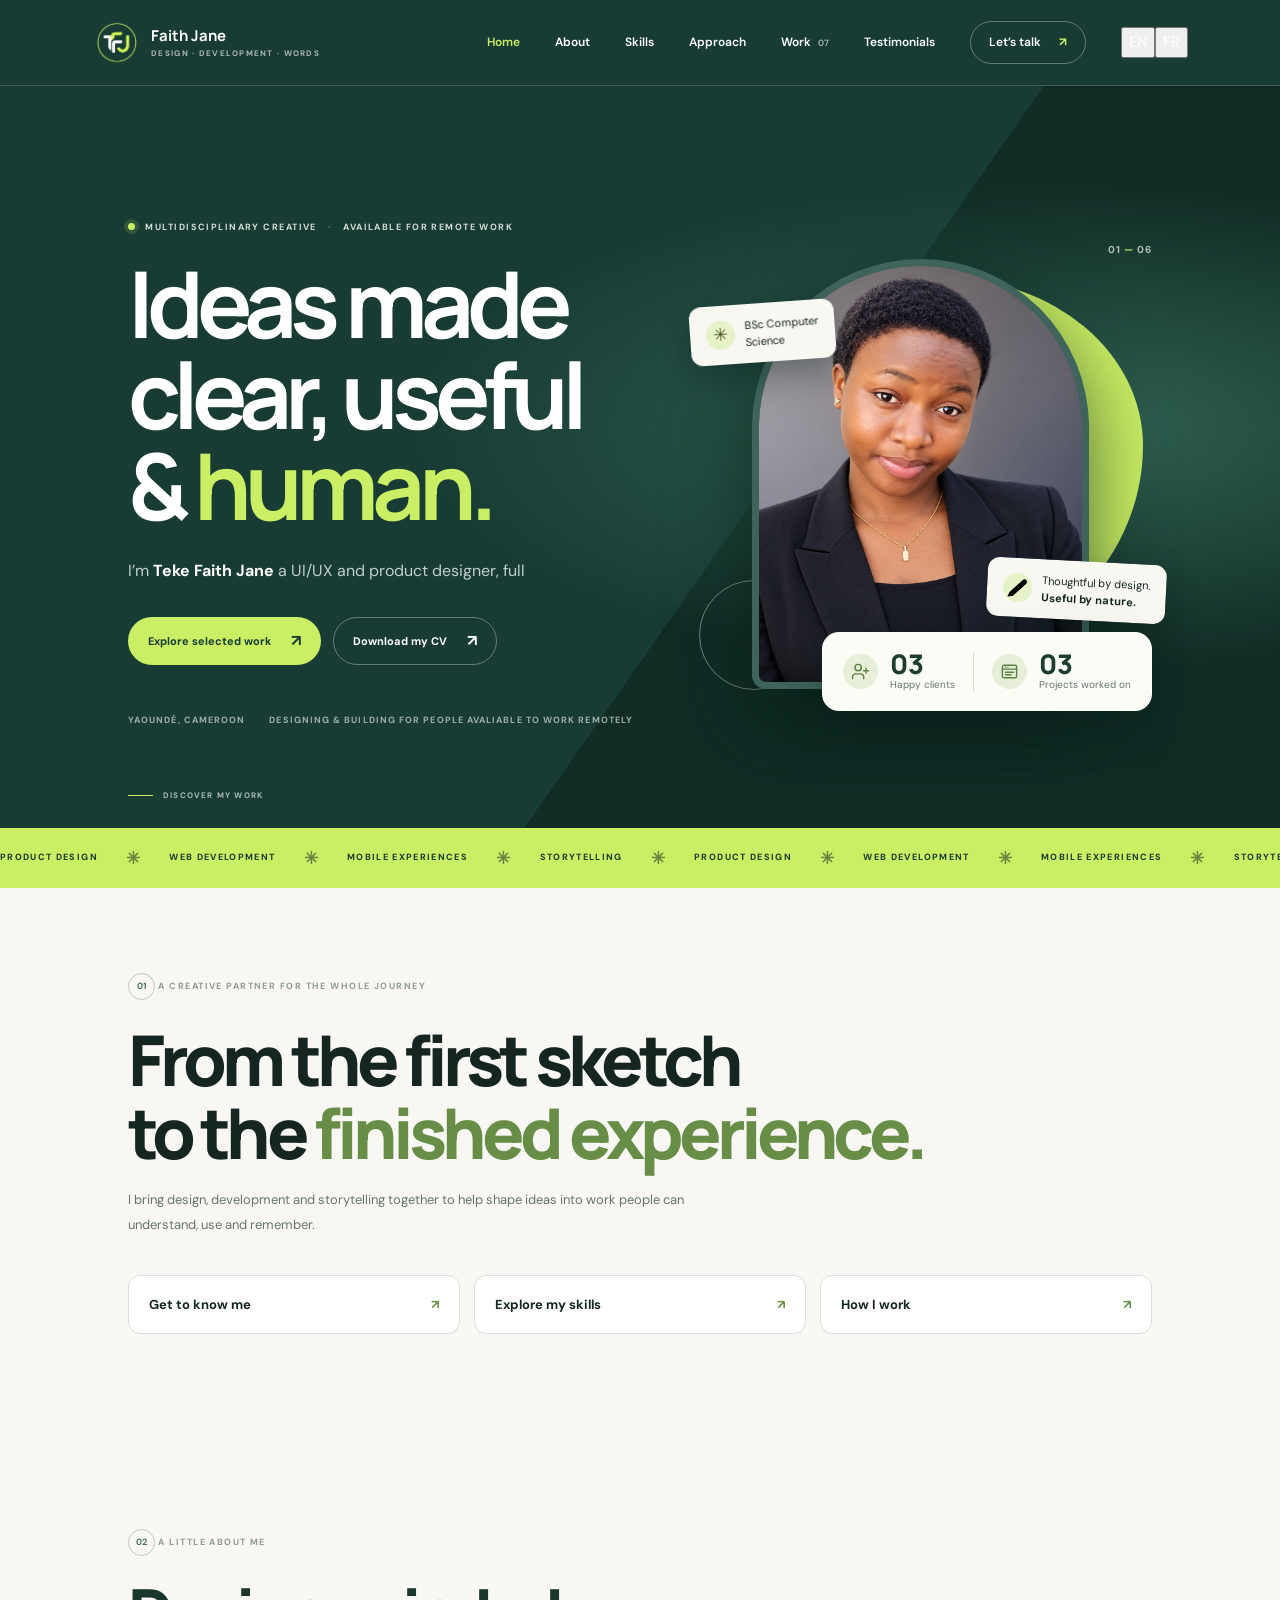
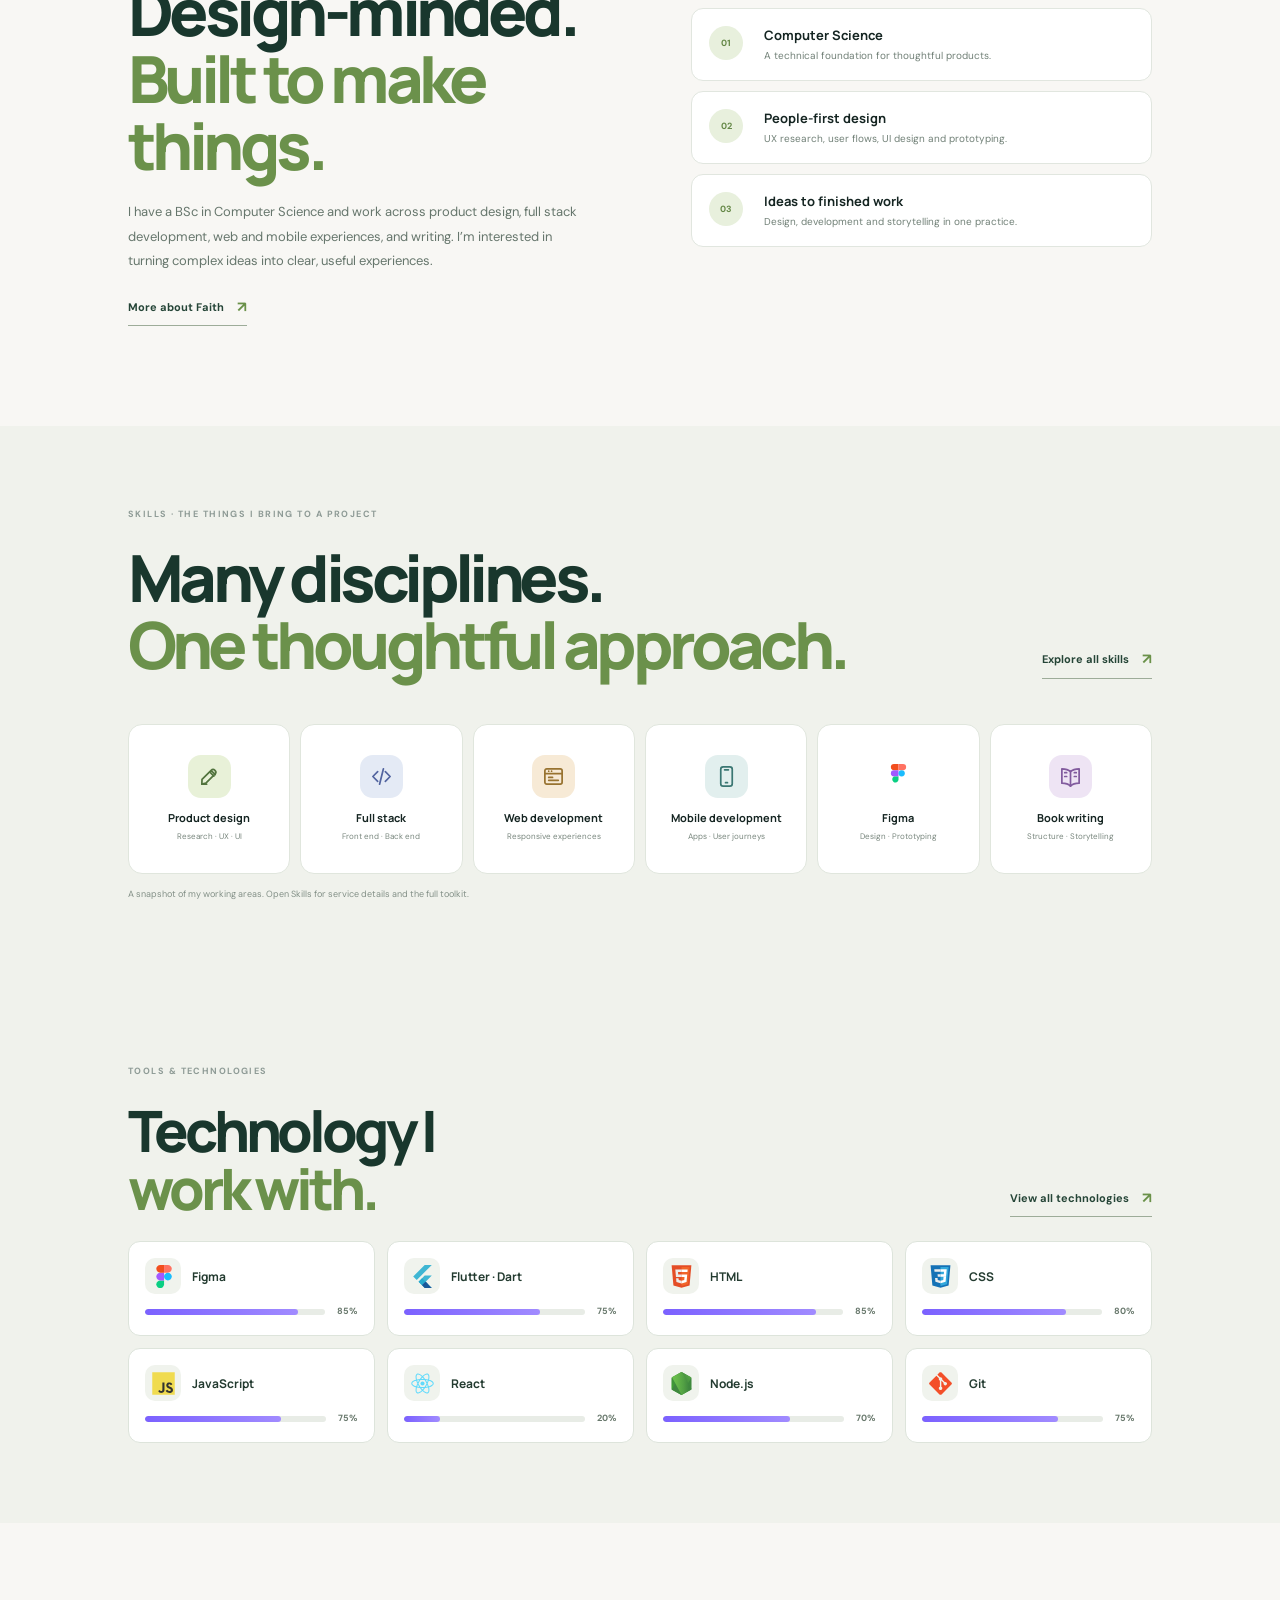
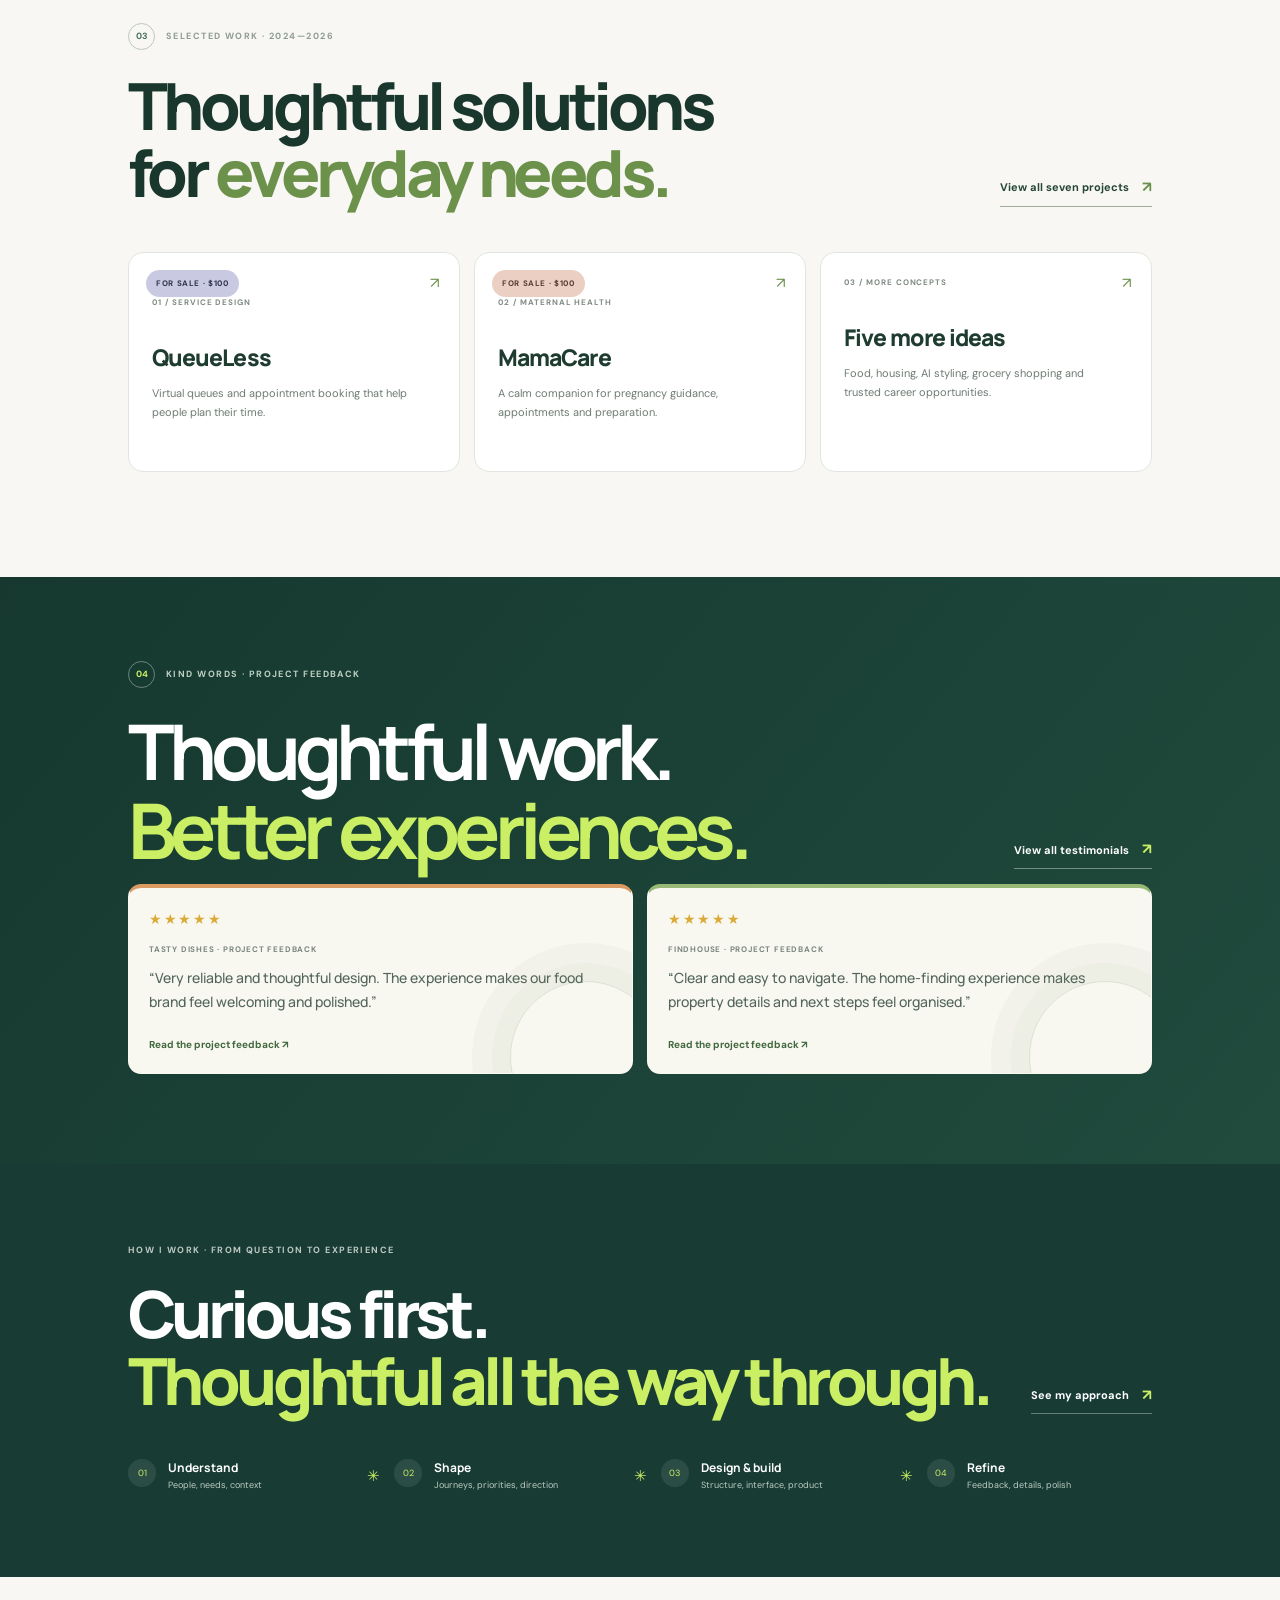
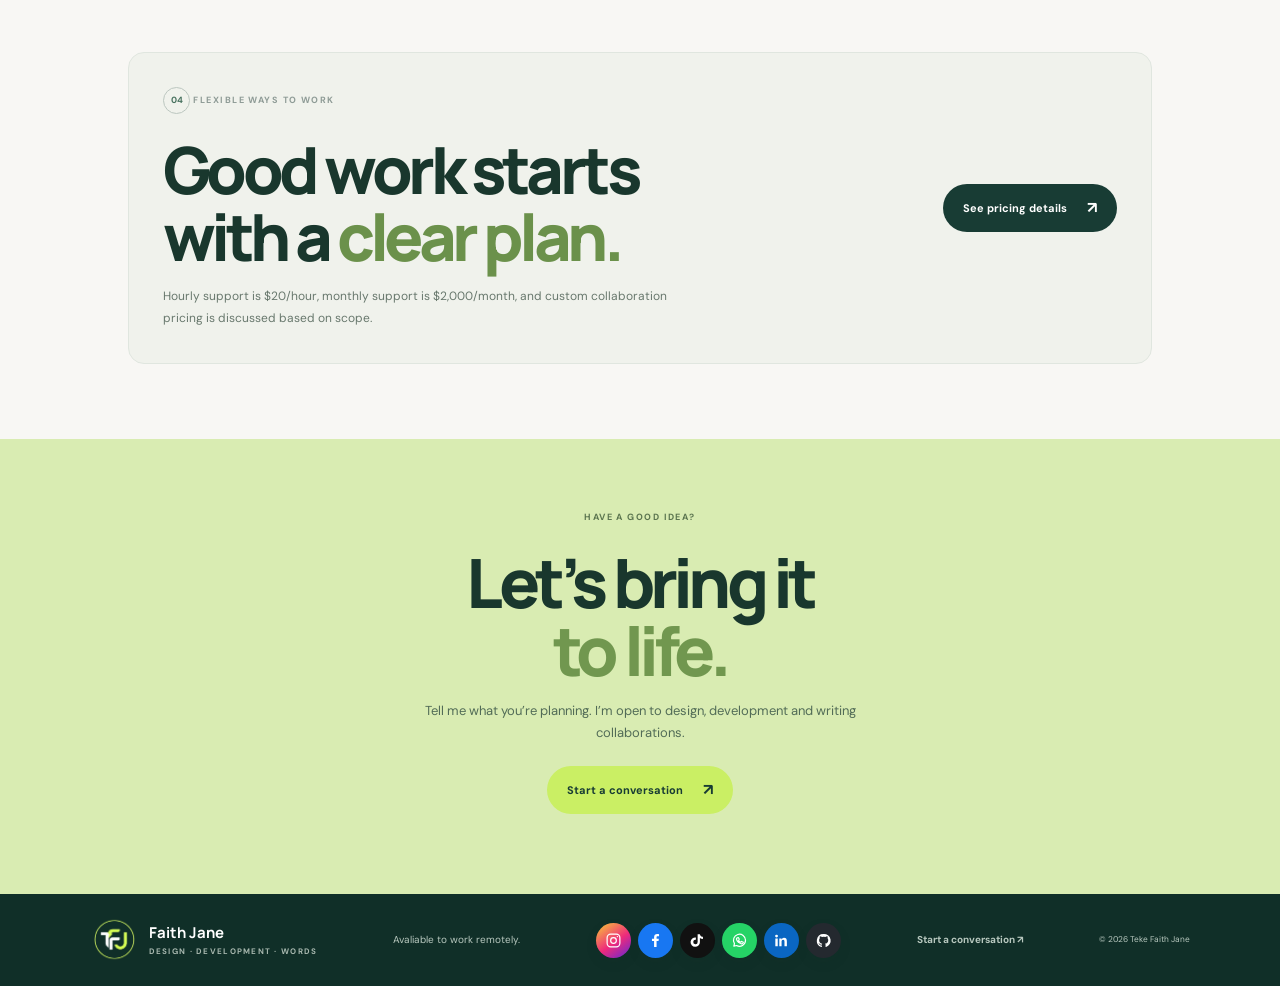
==== commit aed64775: "Add AfriJobs portfolio project" ====
--- a/index.html
+++ b/index.html
@@ -1,10 +1,10 @@
 <!doctype html>
 <html lang="en"><head><meta charset="utf-8"><meta name="viewport" content="width=device-width, initial-scale=1"><meta name="theme-color" content="#183c34"><meta name="description" content="Teke Faith Jane is a full-stack software engineer and HR and administrative specialist in Yaoundé, Cameroon."><title>Teke Faith Jane — Portfolio</title><link rel="preconnect" href="https://fonts.googleapis.com"><link rel="preconnect" href="https://fonts.gstatic.com" crossorigin><link href="https://fonts.googleapis.com/css2?family=DM+Sans:wght@400;500;600;700&family=Manrope:wght@400;500;600;700;800&display=swap" rel="stylesheet"><link rel="stylesheet" href="style.css"><script>try{document.documentElement.lang=localStorage.getItem("portfolio-language")==="fr"?"fr":"en-GB"}catch(e){document.documentElement.lang="en-GB"}</script></head>
-<body><header class="site-header"><a class="brand" href="index.html"><img class="brand-mark" src="assets/faith-jane-logo.png" alt="Faith Jane logo"><span class="brand-name">Faith Jane<small>DESIGN · DEVELOPMENT · WORDS</small></span></a><button class="menu-toggle" aria-label="Open navigation" aria-expanded="false" aria-controls="site-nav"><span></span><span></span></button><nav class="site-nav" id="site-nav"><a href="index.html" aria-current="page">Home</a><a href="about.html">About</a><a href="skills.html">Skills</a><a href="approach.html">Approach</a><a href="work.html">Work <span>06</span></a><a href="testimonials.html">Testimonials</a><a class="nav-cta" href="contact.html">Let’s talk <b>↗</b></a></nav></header>
+<body><header class="site-header"><a class="brand" href="index.html"><img class="brand-mark" src="assets/faith-jane-logo.png" alt="Faith Jane logo"><span class="brand-name">Faith Jane<small>DESIGN · DEVELOPMENT · WORDS</small></span></a><button class="menu-toggle" aria-label="Open navigation" aria-expanded="false" aria-controls="site-nav"><span></span><span></span></button><nav class="site-nav" id="site-nav"><a href="index.html" aria-current="page">Home</a><a href="about.html">About</a><a href="skills.html">Skills</a><a href="approach.html">Approach</a><a href="work.html">Work <span>07</span></a><a href="testimonials.html">Testimonials</a><a class="nav-cta" href="contact.html">Let’s talk <b>↗</b></a></nav></header>
 <main><section class="hero" id="home"><div class="hero-content"><p class="eyebrow hero-eyebrow"><span class="status-dot"></span> MULTIDISCIPLINARY CREATIVE <i>·</i> AVAILABLE FOR REMOTE WORK</p><h1>Ideas made<br>clear, useful &amp; <em>human.</em></h1><p class="hero-lede home-intro-typewriter" aria-label="I&#8217;m Teke Faith Jane a UI/UX and product designer, full stack developer, mobile and web developer, and book writer. I turn thoughtful ideas into useful digital experiences and stories."><span class="typewriter-text" data-emphasis="Teke Faith Jane" data-fr="Je suis Teke Faith Jane, designer UI/UX et produit, développeuse full stack, web et mobile, et autrice. Je transforme des idées réfléchies en expériences numériques utiles et en histoires." aria-hidden="true">I&#8217;m <strong>Teke Faith Jane</strong> a UI/UX and product designer, full stack developer, mobile and web developer, and book writer. I turn thoughtful ideas into useful digital experiences and stories.</span><span class="typewriter-cursor" aria-hidden="true"></span></p><div class="hero-actions"><a class="button button-lime" href="work.html">Explore selected work <span>↗</span></a><a class="button button-outline" href="assets/faith-jane-cv.pdf" download>Download my CV <span>↗</span></a></div><div class="hero-foot"><span>YAOUNDÉ, CAMEROON</span><span>DESIGNING &amp; BUILDING FOR PEOPLE AVALIABLE TO WORK REMOTELY</span></div></div><div class="hero-art" aria-label="Portrait of Teke Faith Jane"><div class="hero-shape shape-a"></div><div class="hero-shape shape-b"></div><div class="portrait-card image-slot"><img src="assets/faith-jane-portrait.png" alt="Teke Faith Jane" onerror="this.parentElement.classList.add('empty')"><span class="slot-label">Teke Faith Jane<br><small>Add or replace your portrait in assets/</small></span></div><div class="hero-note note-degree"><span class="note-icon">✳</span><span>BSc Computer<br>Science</span></div><div class="hero-note note-human"><span class="note-icon note-icon-design" aria-hidden="true"><svg viewBox="0 0 24 24"><path d="m14.7 6.3 3 3M4 20l4.5-.9L19 8.6a2.1 2.1 0 0 0-3-3L5.5 16.1 4 20zM12.5 7.5l4 4"/></svg></span><span>Thoughtful by design.<br><b>Useful by nature.</b></span></div><div class="home-proof-card"><div><span class="proof-icon" aria-hidden="true"><svg viewBox="0 0 24 24"><path d="M16 21v-2a4 4 0 0 0-4-4H6a4 4 0 0 0-4 4v2M9 11a4 4 0 1 0 0-8 4 4 0 0 0 0 8ZM19 8v6M16 11h6"/></svg></span><b>03</b><small>Happy clients</small></div><i></i><div><span class="proof-icon" aria-hidden="true"><svg viewBox="0 0 24 24"><rect x="3" y="4" width="18" height="16" rx="2"/><path d="M3 9h18M7 6.5h.01M10 6.5h.01M7 13h10M7 16h7"/></svg></span><b>03</b><small>Projects worked on</small></div></div><span class="hero-index">01 <i>—</i> 06</span></div><a class="scroll-cue" href="work.html"><span></span> DISCOVER MY WORK</a></section><div class="expertise-strip"><div class="expertise-track"><span>PRODUCT DESIGN</span><i>✳</i><span>WEB DEVELOPMENT</span><i>✳</i><span>MOBILE EXPERIENCES</span><i>✳</i><span>STORYTELLING</span><i>✳</i><span>PRODUCT DESIGN</span><i>✳</i><span>WEB DEVELOPMENT</span><i>✳</i><span>MOBILE EXPERIENCES</span><i>✳</i><span>STORYTELLING</span><i>✳</i></div></div>
 <section class="home-intro section-wrap"><p class="eyebrow"><span class="section-number">01</span> A CREATIVE PARTNER FOR THE WHOLE JOURNEY</p><h2>From the first sketch<br>to the <em>finished experience.</em></h2><p class="heading-note">I bring design, development and storytelling together to help shape ideas into work people can understand, use and remember.</p><div class="home-links"><a href="about.html">Get to know me <b>↗</b></a><a href="skills.html">Explore my skills <b>↗</b></a><a href="approach.html">How I work <b>↗</b></a></div></section><section class="home-about section-wrap"><div class="home-section-intro"><p class="eyebrow"><span class="section-number">02</span> A LITTLE ABOUT ME</p><h2>Design-minded.<br><em>Built to make things.</em></h2><p>I have a BSc in Computer Science and work across product design, full stack development, web and mobile experiences, and writing. I’m interested in turning complex ideas into clear, useful experiences.</p><a class="text-link" href="about.html">More about Faith <b>↗</b></a></div><div class="home-facts"><div><span>01</span><b>Computer Science</b><small>A technical foundation for thoughtful products.</small></div><div><span>02</span><b>People-first design</b><small>UX research, user flows, UI design and prototyping.</small></div><div><span>03</span><b>Ideas to finished work</b><small>Design, development and storytelling in one practice.</small></div></div></section>
 <section class="home-skills"><div class="section-wrap"><div class="section-heading"><div><p class="eyebrow">SKILLS · THE THINGS I BRING TO A PROJECT</p><h2>Many disciplines.<br><em>One thoughtful approach.</em></h2></div><a class="text-link" href="skills.html">Explore all skills <b>↗</b></a></div><div class="home-skill-track"><div><svg viewBox="0 0 24 24" aria-hidden="true"><path d="m14 6 4 4M4 20l4.2-1 9.5-9.5a2.8 2.8 0 0 0-4-4L4.2 15 4 20Z"/><path d="m12.5 7.5 4 4"/><path d="M4 20h5"/></svg><b>Product design</b><small>Research · UX · UI</small></div><div><svg viewBox="0 0 24 24" aria-hidden="true"><path d="m8 7-5 5 5 5M16 7l5 5-5 5M14 4l-4 16"/></svg><b>Full stack</b><small>Front end · Back end</small></div><div><svg viewBox="0 0 24 24" aria-hidden="true"><rect x="3" y="4" width="18" height="16" rx="2"/><path d="M3 9h18M7 6.5h.01M10 6.5h.01M7 13h4M7 16h10"/></svg><b>Web development</b><small>Responsive experiences</small></div><div><svg viewBox="0 0 24 24" aria-hidden="true"><rect x="6" y="2" width="12" height="20" rx="2.5"/><path d="M10 5h4M11 18.5h2"/></svg><b>Mobile development</b><small>Apps · User journeys</small></div><div><svg class="figma-mark" viewBox="0 0 20 30" aria-hidden="true"><path fill="#f24e1e" d="M5 1h5v7H5a3.5 3.5 0 0 1 0-7Z"/><path fill="#ff7262" d="M10 1h5a3.5 3.5 0 0 1 0 7h-5Z"/><path fill="#a259ff" d="M5 8h5v7H5a3.5 3.5 0 0 1 0-7Z"/><circle cx="13.5" cy="11.5" r="3.5" fill="#1abcfe"/><path fill="#0acf83" d="M5 15h5v3.5a3.5 3.5 0 1 1-5-3.5Z"/></svg><b>Figma</b><small>Design · Prototyping</small></div><div><svg viewBox="0 0 24 24" aria-hidden="true"><path d="M12 7c-2-2-5-3-9-3v15c4 0 7 1 9 3 2-2 5-3 9-3V4c-4 0-7 1-9 3Z"/><path d="M12 7v15M6 8h2M16 8h2M6 12h2M16 12h2"/></svg><b>Book writing</b><small>Structure · Storytelling</small></div></div><p class="track-note">A snapshot of my working areas. Open Skills for service details and the full toolkit.</p></div></section>
-<section class="technology-track section-wrap"><div class="technology-heading"><div><p class="eyebrow">TOOLS &amp; TECHNOLOGIES</p><h2>Technology I<br><em>work with.</em></h2></div><a class="text-link technology-all-link" href="skills.html#technology">View all technologies <b>↗</b></a></div><div class="technology-grid"><article class="technology-card"><div class="technology-card-top"><span class="tech-logo" aria-hidden="true"><img src="assets/icons/figma.svg" alt="" loading="lazy"></span><b>Figma</b></div><div class="technology-meter" role="progressbar" aria-label="Figma level, editable starter value" aria-valuemin="0" aria-valuemax="100" aria-valuenow="85"><span style="--level:85%"></span></div><small>85%</small></article><article class="technology-card"><div class="technology-card-top"><span class="tech-logo" aria-hidden="true"><img src="assets/icons/flutter.svg" alt="" loading="lazy"></span><b>Flutter · Dart</b></div><div class="technology-meter" role="progressbar" aria-label="Flutter and Dart level, editable starter value" aria-valuemin="0" aria-valuemax="100" aria-valuenow="75"><span style="--level:75%"></span></div><small>75%</small></article><article class="technology-card"><div class="technology-card-top"><span class="tech-logo" aria-hidden="true"><img src="assets/icons/html5.svg" alt="" loading="lazy"></span><b>HTML</b></div><div class="technology-meter" role="progressbar" aria-label="HTML level, editable starter value" aria-valuemin="0" aria-valuemax="100" aria-valuenow="85"><span style="--level:85%"></span></div><small>85%</small></article><article class="technology-card"><div class="technology-card-top"><span class="tech-logo" aria-hidden="true"><img src="assets/icons/css3.svg" alt="" loading="lazy"></span><b>CSS</b></div><div class="technology-meter" role="progressbar" aria-label="CSS level, editable starter value" aria-valuemin="0" aria-valuemax="100" aria-valuenow="80"><span style="--level:80%"></span></div><small>80%</small></article><article class="technology-card"><div class="technology-card-top"><span class="tech-logo" aria-hidden="true"><img src="assets/icons/javascript.svg" alt="" loading="lazy"></span><b>JavaScript</b></div><div class="technology-meter" role="progressbar" aria-label="JavaScript level, editable starter value" aria-valuemin="0" aria-valuemax="100" aria-valuenow="75"><span style="--level:75%"></span></div><small>75%</small></article><article class="technology-card"><div class="technology-card-top"><span class="tech-logo" aria-hidden="true"><img src="assets/icons/react.svg" alt="" loading="lazy"></span><b>React</b></div><div class="technology-meter" role="progressbar" aria-label="React level, editable starter value" aria-valuemin="0" aria-valuemax="100" aria-valuenow="20"><span style="--level:20%"></span></div><small>20%</small></article><article class="technology-card"><div class="technology-card-top"><span class="tech-logo" aria-hidden="true"><img src="assets/icons/nodejs.svg" alt="" loading="lazy"></span><b>Node.js</b></div><div class="technology-meter" role="progressbar" aria-label="Node.js level, editable starter value" aria-valuemin="0" aria-valuemax="100" aria-valuenow="70"><span style="--level:70%"></span></div><small>70%</small></article><article class="technology-card"><div class="technology-card-top"><span class="tech-logo" aria-hidden="true"><img src="assets/icons/git.svg" alt="" loading="lazy"></span><b>Git</b></div><div class="technology-meter" role="progressbar" aria-label="Git level, editable starter value" aria-valuemin="0" aria-valuemax="100" aria-valuenow="75"><span style="--level:75%"></span></div><small>75%</small></article></div></section><section class="home-work section-wrap"><div class="section-heading"><div><p class="eyebrow"><span class="section-number">03</span> SELECTED WORK · 2024—2026</p><h2>Thoughtful solutions<br>for <em>everyday needs.</em></h2></div><a class="text-link" href="work.html">View all six projects <b>↗</b></a></div><div class="home-projects"><a href="work.html#queueless"><span class="home-project-no">01 / SERVICE DESIGN</span><span class="home-sale">FOR SALE · $100</span><b>QueueLess</b><p>Virtual queues and appointment booking that help people plan their time.</p><span class="home-project-arrow">↗</span></a><a href="work.html#mamacare"><span class="home-project-no">02 / MATERNAL HEALTH</span><span class="home-sale">FOR SALE · $100</span><b>MamaCare</b><p>A calm companion for pregnancy guidance, appointments and preparation.</p><span class="home-project-arrow">↗</span></a><a href="work.html#more-projects"><span class="home-project-no">03 / MORE CONCEPTS</span><b>Four more ideas</b><p>Food resturant, home finder, AI personal styler and grocery shopping.</p><span class="home-project-arrow">↗</span></a></div></section>
+<section class="technology-track section-wrap"><div class="technology-heading"><div><p class="eyebrow">TOOLS &amp; TECHNOLOGIES</p><h2>Technology I<br><em>work with.</em></h2></div><a class="text-link technology-all-link" href="skills.html#technology">View all technologies <b>↗</b></a></div><div class="technology-grid"><article class="technology-card"><div class="technology-card-top"><span class="tech-logo" aria-hidden="true"><img src="assets/icons/figma.svg" alt="" loading="lazy"></span><b>Figma</b></div><div class="technology-meter" role="progressbar" aria-label="Figma level, editable starter value" aria-valuemin="0" aria-valuemax="100" aria-valuenow="85"><span style="--level:85%"></span></div><small>85%</small></article><article class="technology-card"><div class="technology-card-top"><span class="tech-logo" aria-hidden="true"><img src="assets/icons/flutter.svg" alt="" loading="lazy"></span><b>Flutter · Dart</b></div><div class="technology-meter" role="progressbar" aria-label="Flutter and Dart level, editable starter value" aria-valuemin="0" aria-valuemax="100" aria-valuenow="75"><span style="--level:75%"></span></div><small>75%</small></article><article class="technology-card"><div class="technology-card-top"><span class="tech-logo" aria-hidden="true"><img src="assets/icons/html5.svg" alt="" loading="lazy"></span><b>HTML</b></div><div class="technology-meter" role="progressbar" aria-label="HTML level, editable starter value" aria-valuemin="0" aria-valuemax="100" aria-valuenow="85"><span style="--level:85%"></span></div><small>85%</small></article><article class="technology-card"><div class="technology-card-top"><span class="tech-logo" aria-hidden="true"><img src="assets/icons/css3.svg" alt="" loading="lazy"></span><b>CSS</b></div><div class="technology-meter" role="progressbar" aria-label="CSS level, editable starter value" aria-valuemin="0" aria-valuemax="100" aria-valuenow="80"><span style="--level:80%"></span></div><small>80%</small></article><article class="technology-card"><div class="technology-card-top"><span class="tech-logo" aria-hidden="true"><img src="assets/icons/javascript.svg" alt="" loading="lazy"></span><b>JavaScript</b></div><div class="technology-meter" role="progressbar" aria-label="JavaScript level, editable starter value" aria-valuemin="0" aria-valuemax="100" aria-valuenow="75"><span style="--level:75%"></span></div><small>75%</small></article><article class="technology-card"><div class="technology-card-top"><span class="tech-logo" aria-hidden="true"><img src="assets/icons/react.svg" alt="" loading="lazy"></span><b>React</b></div><div class="technology-meter" role="progressbar" aria-label="React level, editable starter value" aria-valuemin="0" aria-valuemax="100" aria-valuenow="20"><span style="--level:20%"></span></div><small>20%</small></article><article class="technology-card"><div class="technology-card-top"><span class="tech-logo" aria-hidden="true"><img src="assets/icons/nodejs.svg" alt="" loading="lazy"></span><b>Node.js</b></div><div class="technology-meter" role="progressbar" aria-label="Node.js level, editable starter value" aria-valuemin="0" aria-valuemax="100" aria-valuenow="70"><span style="--level:70%"></span></div><small>70%</small></article><article class="technology-card"><div class="technology-card-top"><span class="tech-logo" aria-hidden="true"><img src="assets/icons/git.svg" alt="" loading="lazy"></span><b>Git</b></div><div class="technology-meter" role="progressbar" aria-label="Git level, editable starter value" aria-valuemin="0" aria-valuemax="100" aria-valuenow="75"><span style="--level:75%"></span></div><small>75%</small></article></div></section><section class="home-work section-wrap"><div class="section-heading"><div><p class="eyebrow"><span class="section-number">03</span> SELECTED WORK · 2024—2026</p><h2>Thoughtful solutions<br>for <em>everyday needs.</em></h2></div><a class="text-link" href="work.html">View all seven projects <b>↗</b></a></div><div class="home-projects"><a href="work.html#queueless"><span class="home-project-no">01 / SERVICE DESIGN</span><span class="home-sale">FOR SALE · $100</span><b>QueueLess</b><p>Virtual queues and appointment booking that help people plan their time.</p><span class="home-project-arrow">↗</span></a><a href="work.html#mamacare"><span class="home-project-no">02 / MATERNAL HEALTH</span><span class="home-sale">FOR SALE · $100</span><b>MamaCare</b><p>A calm companion for pregnancy guidance, appointments and preparation.</p><span class="home-project-arrow">↗</span></a><a href="work.html#more-projects"><span class="home-project-no">03 / MORE CONCEPTS</span><b>Five more ideas</b><p>Food, housing, AI styling, grocery shopping and trusted career opportunities.</p><span class="home-project-arrow">↗</span></a></div></section>
 <section class="home-testimonials section-wrap"><div class="section-heading"><div><p class="eyebrow"><span class="section-number">04</span> KIND WORDS · PROJECT FEEDBACK</p><h2>Thoughtful work.<br><em>Better experiences.</em></h2></div><a class="text-link" href="testimonials.html">View all testimonials <b>↗</b></a></div><div class="home-review-grid"><a href="testimonials.html#tasty-review"><span class="review-stars" aria-label="Five star rating">★★★★★</span><small>TASTY DISHES · PROJECT FEEDBACK</small><p>“Very reliable and thoughtful design. The experience makes our food brand feel welcoming and polished.”</p><b>Read the project feedback ↗</b></a><a href="testimonials.html#findhouse-review"><span class="review-stars" aria-label="Five star rating">★★★★★</span><small>FINDHOUSE · PROJECT FEEDBACK</small><p>“Clear and easy to navigate. The home-finding experience makes property details and next steps feel organized.”</p><b>Read the project feedback ↗</b></a></div></section><section class="home-approach"><div class="section-wrap"><div class="section-heading"><div><p class="eyebrow">HOW I WORK · FROM QUESTION TO EXPERIENCE</p><h2>Curious first.<br><em>Thoughtful all the way through.</em></h2></div><a class="text-link" href="approach.html">See my approach <b>↗</b></a></div><div class="home-steps"><div><span>01</span><b>Understand</b><small>People, needs, context</small></div><i>✳</i><div><span>02</span><b>Shape</b><small>Journeys, priorities, direction</small></div><i>✳</i><div><span>03</span><b>Design &amp; build</b><small>Structure, interface, product</small></div><i>✳</i><div><span>04</span><b>Refine</b><small>Feedback, details, polish</small></div></div></div></section>
 <section class="home-pricing section-wrap"><div class="pricing-teaser"><div><p class="eyebrow"><span class="section-number">04</span> FLEXIBLE WAYS TO WORK</p><h2>Good work starts<br>with a <em>clear plan.</em></h2><p>Hourly support is $20/hour, monthly support is $2,000/month, and custom collaboration pricing is discussed based on scope.</p></div><a class="button button-dark" href="skills.html#pricing">See pricing details <span>↗</span></a></div></section>
 <section class="home-contact"><p class="eyebrow">HAVE A GOOD IDEA?</p><h2>Let’s bring it<br><em>to life.</em></h2><p>Tell me what you’re planning. I’m open to design, development and writing collaborations.</p><a class="button button-lime" href="contact.html">Start a conversation <span>↗</span></a></section></main>
--- a/style.css
+++ b/style.css
@@ -243,3 +243,4 @@
 html[lang="fr"] .card-story>b{max-width:19ch}
 @media(max-width:1050px){html[lang="fr"] .site-nav{gap:7px}html[lang="fr"] .site-nav>a{font-size:10px}}
 html[lang^="fr"] h1,html[lang^="fr"] h2,html[lang^="fr"] h3,html[lang^="fr"] h4,html[lang^="fr"] .card-story>b,html[lang^="fr"] .card-info b,html[lang^="fr"] .screen-card figcaption b,html[lang^="fr"] .technology-card-top>b{letter-spacing:0!important;word-spacing:.12em!important;font-kerning:none;font-variant-ligatures:none}
+.screen-slot img{cursor:zoom-in}.screen-slot img:focus-visible{outline:3px solid #6b914b;outline-offset:3px}.screen-preview{position:fixed;box-sizing:border-box;max-width:none;max-height:none;width:min(96vw,1800px);height:min(96vh,1100px);padding:45px 18px 18px;border:1px solid #ffffff55;border-radius:12px;background:#14201dcc;color:#fff;overflow:auto}.screen-preview::backdrop{background:#07110ed9;backdrop-filter:blur(5px)}.screen-preview>img{display:block;width:auto;height:auto;max-width:100%;max-height:100%;margin:0 auto;object-fit:contain;cursor:zoom-out}.screen-preview-close{position:fixed;top:calc((100vh - min(96vh,1100px))/2 + 9px);right:calc((100vw - min(96vw,1800px))/2 + 10px);z-index:1;width:34px;height:34px;border:1px solid #ffffff65;border-radius:50%;background:#183c34;color:white;font-size:22px;line-height:1;cursor:pointer}
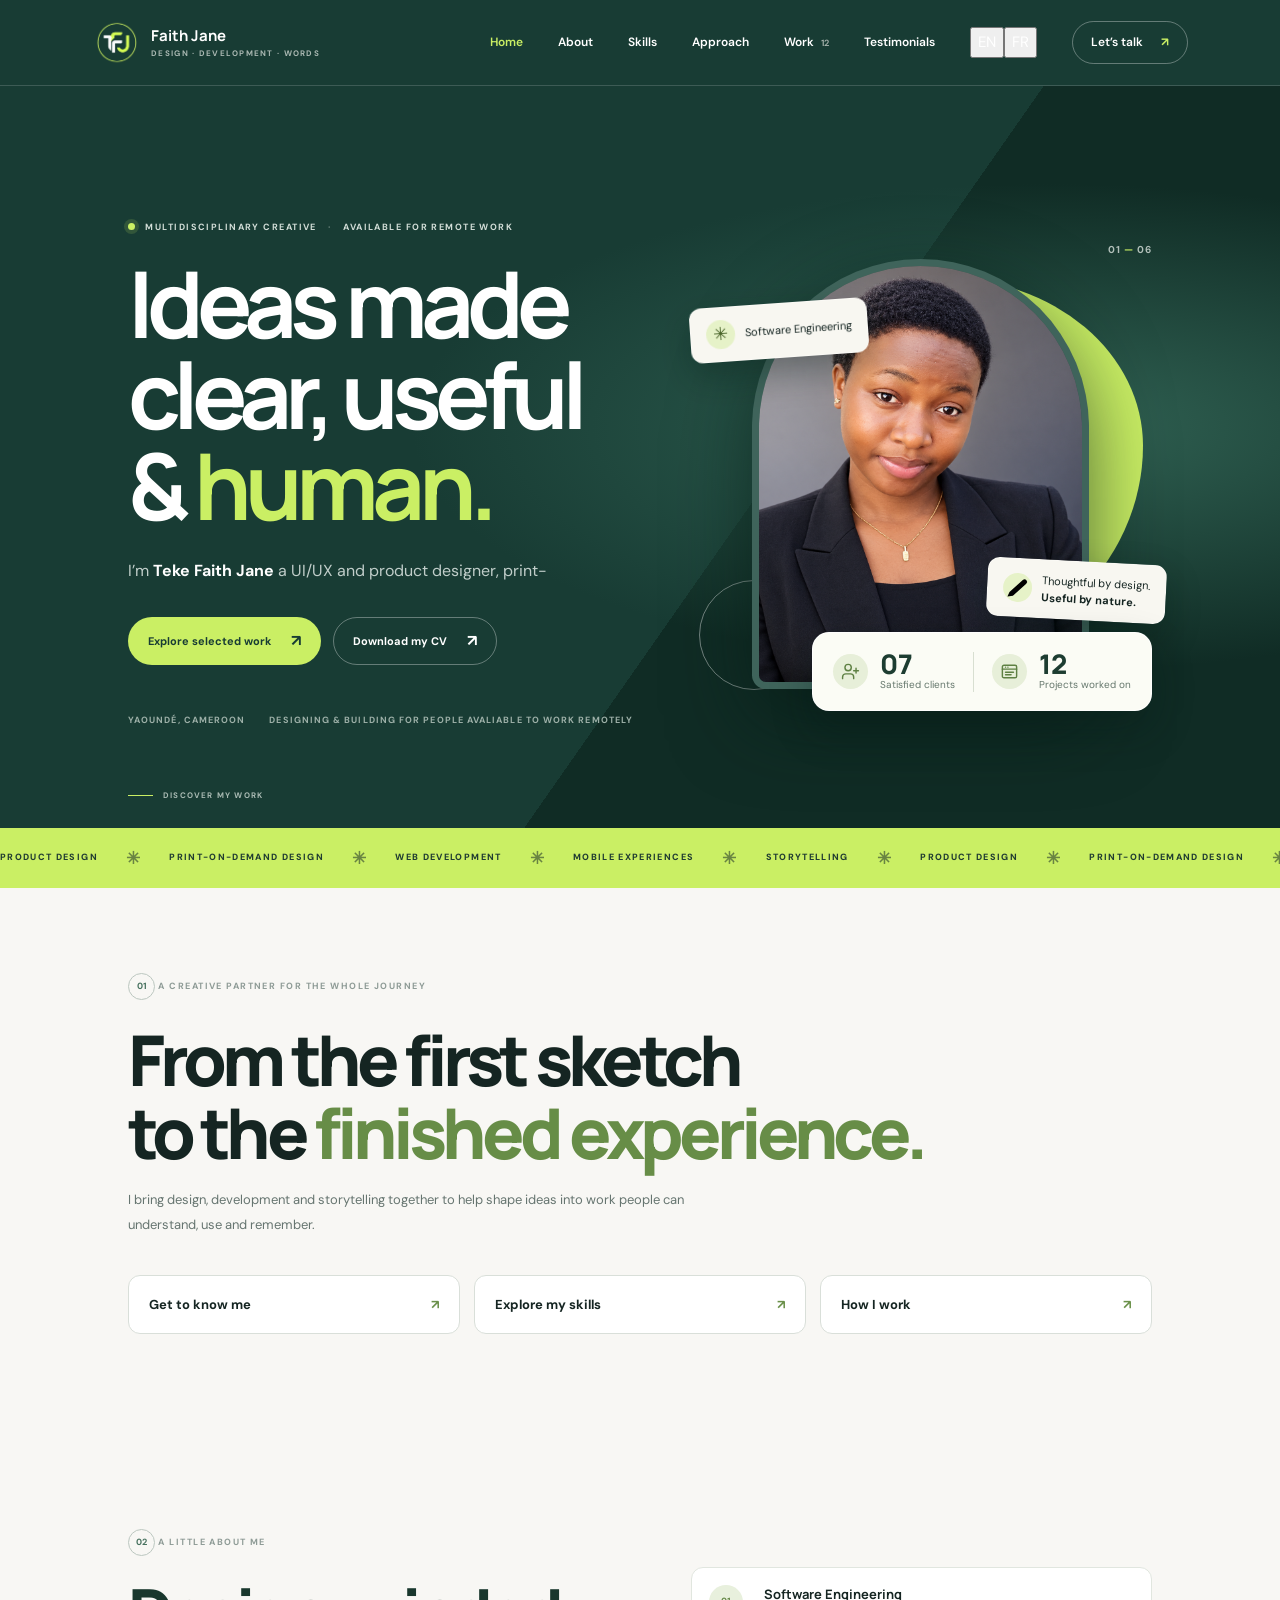
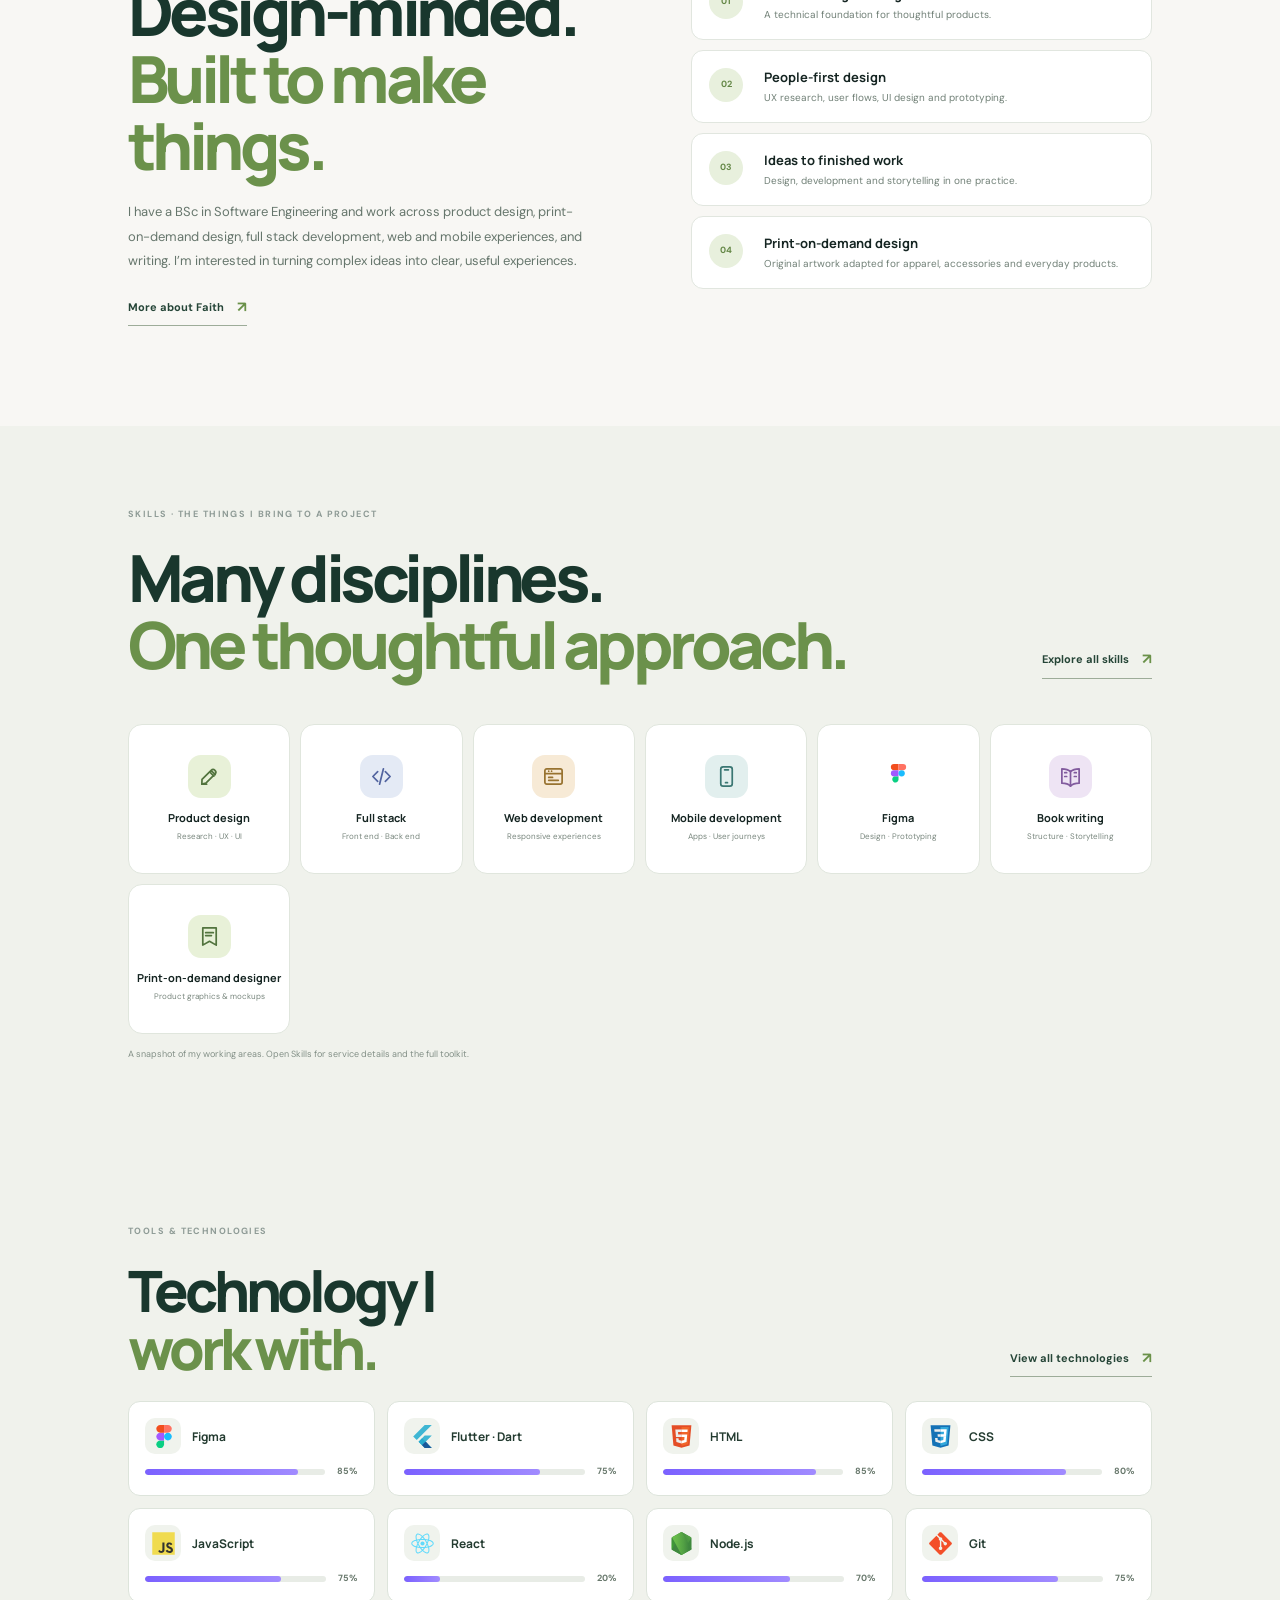
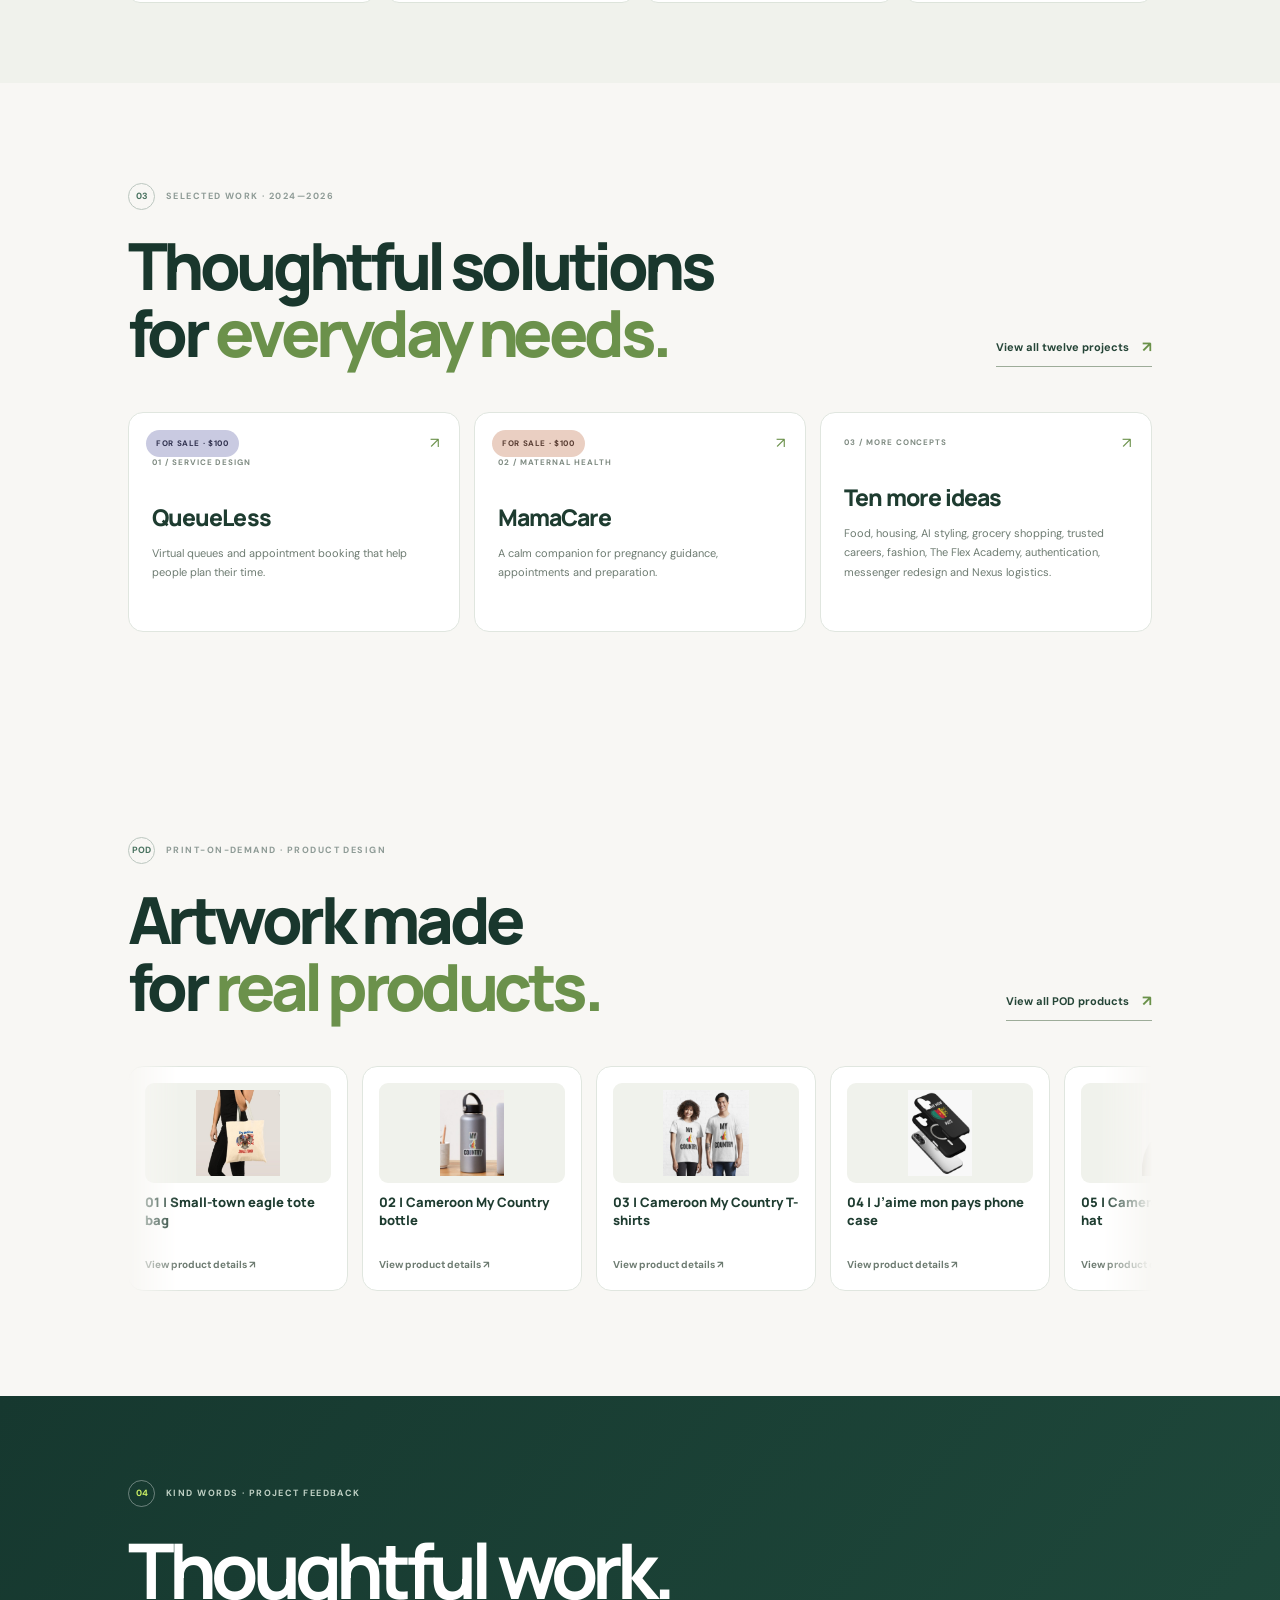
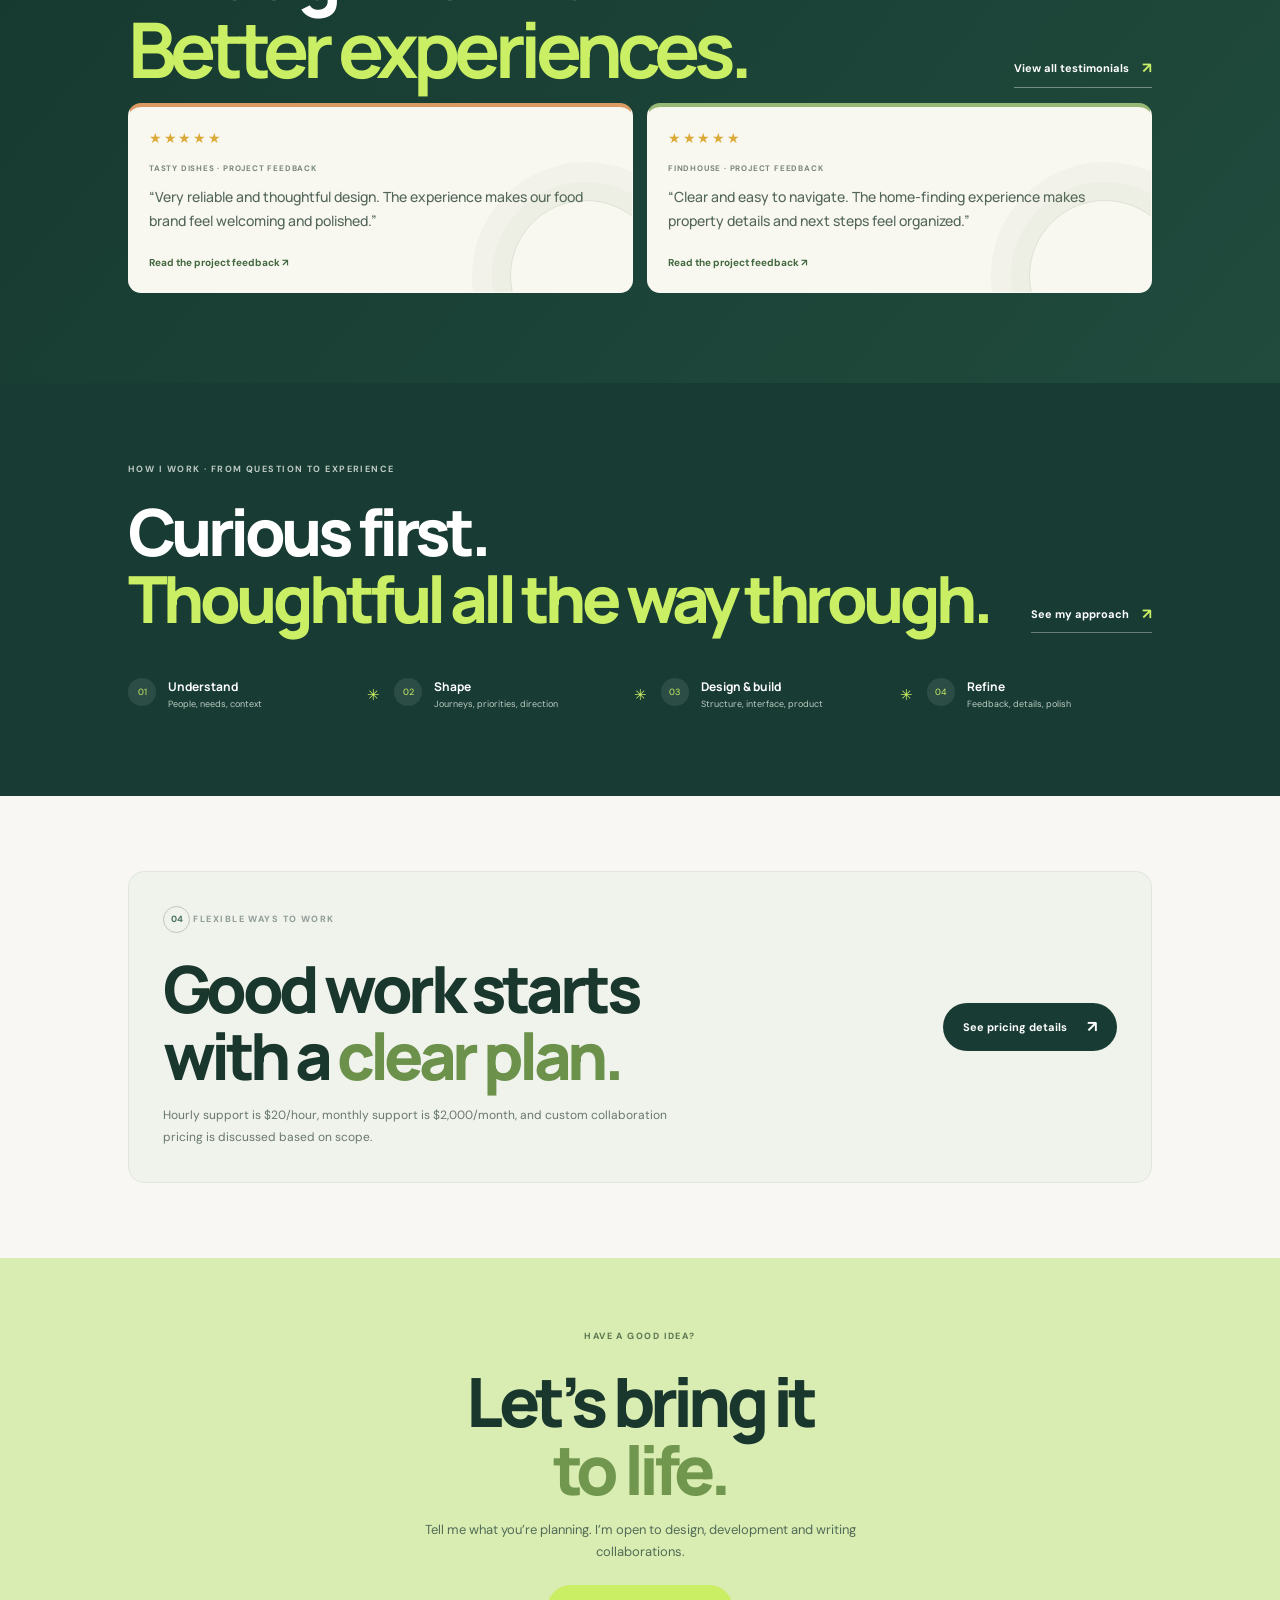
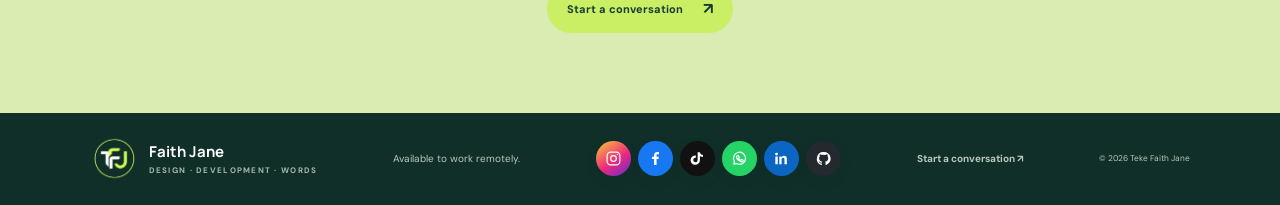
==== commit c1e3cf76: "Update portfolio and add project assets" ====
--- a/index.html
+++ b/index.html
@@ -1,11 +1,11 @@
 <!doctype html>
-<html lang="en"><head><meta charset="utf-8"><meta name="viewport" content="width=device-width, initial-scale=1"><meta name="theme-color" content="#183c34"><meta name="description" content="Teke Faith Jane is a full-stack software engineer and HR and administrative specialist in Yaoundé, Cameroon."><title>Teke Faith Jane — Portfolio</title><link rel="preconnect" href="https://fonts.googleapis.com"><link rel="preconnect" href="https://fonts.gstatic.com" crossorigin><link href="https://fonts.googleapis.com/css2?family=DM+Sans:wght@400;500;600;700&family=Manrope:wght@400;500;600;700;800&display=swap" rel="stylesheet"><link rel="stylesheet" href="style.css"><script>try{document.documentElement.lang=localStorage.getItem("portfolio-language")==="fr"?"fr":"en-GB"}catch(e){document.documentElement.lang="en-GB"}</script></head>
-<body><header class="site-header"><a class="brand" href="index.html"><img class="brand-mark" src="assets/faith-jane-logo.png" alt="Faith Jane logo"><span class="brand-name">Faith Jane<small>DESIGN · DEVELOPMENT · WORDS</small></span></a><button class="menu-toggle" aria-label="Open navigation" aria-expanded="false" aria-controls="site-nav"><span></span><span></span></button><nav class="site-nav" id="site-nav"><a href="index.html" aria-current="page">Home</a><a href="about.html">About</a><a href="skills.html">Skills</a><a href="approach.html">Approach</a><a href="work.html">Work <span>07</span></a><a href="testimonials.html">Testimonials</a><a class="nav-cta" href="contact.html">Let’s talk <b>↗</b></a></nav></header>
-<main><section class="hero" id="home"><div class="hero-content"><p class="eyebrow hero-eyebrow"><span class="status-dot"></span> MULTIDISCIPLINARY CREATIVE <i>·</i> AVAILABLE FOR REMOTE WORK</p><h1>Ideas made<br>clear, useful &amp; <em>human.</em></h1><p class="hero-lede home-intro-typewriter" aria-label="I&#8217;m Teke Faith Jane a UI/UX and product designer, full stack developer, mobile and web developer, and book writer. I turn thoughtful ideas into useful digital experiences and stories."><span class="typewriter-text" data-emphasis="Teke Faith Jane" data-fr="Je suis Teke Faith Jane, designer UI/UX et produit, développeuse full stack, web et mobile, et autrice. Je transforme des idées réfléchies en expériences numériques utiles et en histoires." aria-hidden="true">I&#8217;m <strong>Teke Faith Jane</strong> a UI/UX and product designer, full stack developer, mobile and web developer, and book writer. I turn thoughtful ideas into useful digital experiences and stories.</span><span class="typewriter-cursor" aria-hidden="true"></span></p><div class="hero-actions"><a class="button button-lime" href="work.html">Explore selected work <span>↗</span></a><a class="button button-outline" href="assets/faith-jane-cv.pdf" download>Download my CV <span>↗</span></a></div><div class="hero-foot"><span>YAOUNDÉ, CAMEROON</span><span>DESIGNING &amp; BUILDING FOR PEOPLE AVALIABLE TO WORK REMOTELY</span></div></div><div class="hero-art" aria-label="Portrait of Teke Faith Jane"><div class="hero-shape shape-a"></div><div class="hero-shape shape-b"></div><div class="portrait-card image-slot"><img src="assets/faith-jane-portrait.png" alt="Teke Faith Jane" onerror="this.parentElement.classList.add('empty')"><span class="slot-label">Teke Faith Jane<br><small>Add or replace your portrait in assets/</small></span></div><div class="hero-note note-degree"><span class="note-icon">✳</span><span>BSc Computer<br>Science</span></div><div class="hero-note note-human"><span class="note-icon note-icon-design" aria-hidden="true"><svg viewBox="0 0 24 24"><path d="m14.7 6.3 3 3M4 20l4.5-.9L19 8.6a2.1 2.1 0 0 0-3-3L5.5 16.1 4 20zM12.5 7.5l4 4"/></svg></span><span>Thoughtful by design.<br><b>Useful by nature.</b></span></div><div class="home-proof-card"><div><span class="proof-icon" aria-hidden="true"><svg viewBox="0 0 24 24"><path d="M16 21v-2a4 4 0 0 0-4-4H6a4 4 0 0 0-4 4v2M9 11a4 4 0 1 0 0-8 4 4 0 0 0 0 8ZM19 8v6M16 11h6"/></svg></span><b>03</b><small>Happy clients</small></div><i></i><div><span class="proof-icon" aria-hidden="true"><svg viewBox="0 0 24 24"><rect x="3" y="4" width="18" height="16" rx="2"/><path d="M3 9h18M7 6.5h.01M10 6.5h.01M7 13h10M7 16h7"/></svg></span><b>03</b><small>Projects worked on</small></div></div><span class="hero-index">01 <i>—</i> 06</span></div><a class="scroll-cue" href="work.html"><span></span> DISCOVER MY WORK</a></section><div class="expertise-strip"><div class="expertise-track"><span>PRODUCT DESIGN</span><i>✳</i><span>WEB DEVELOPMENT</span><i>✳</i><span>MOBILE EXPERIENCES</span><i>✳</i><span>STORYTELLING</span><i>✳</i><span>PRODUCT DESIGN</span><i>✳</i><span>WEB DEVELOPMENT</span><i>✳</i><span>MOBILE EXPERIENCES</span><i>✳</i><span>STORYTELLING</span><i>✳</i></div></div>
-<section class="home-intro section-wrap"><p class="eyebrow"><span class="section-number">01</span> A CREATIVE PARTNER FOR THE WHOLE JOURNEY</p><h2>From the first sketch<br>to the <em>finished experience.</em></h2><p class="heading-note">I bring design, development and storytelling together to help shape ideas into work people can understand, use and remember.</p><div class="home-links"><a href="about.html">Get to know me <b>↗</b></a><a href="skills.html">Explore my skills <b>↗</b></a><a href="approach.html">How I work <b>↗</b></a></div></section><section class="home-about section-wrap"><div class="home-section-intro"><p class="eyebrow"><span class="section-number">02</span> A LITTLE ABOUT ME</p><h2>Design-minded.<br><em>Built to make things.</em></h2><p>I have a BSc in Computer Science and work across product design, full stack development, web and mobile experiences, and writing. I’m interested in turning complex ideas into clear, useful experiences.</p><a class="text-link" href="about.html">More about Faith <b>↗</b></a></div><div class="home-facts"><div><span>01</span><b>Computer Science</b><small>A technical foundation for thoughtful products.</small></div><div><span>02</span><b>People-first design</b><small>UX research, user flows, UI design and prototyping.</small></div><div><span>03</span><b>Ideas to finished work</b><small>Design, development and storytelling in one practice.</small></div></div></section>
-<section class="home-skills"><div class="section-wrap"><div class="section-heading"><div><p class="eyebrow">SKILLS · THE THINGS I BRING TO A PROJECT</p><h2>Many disciplines.<br><em>One thoughtful approach.</em></h2></div><a class="text-link" href="skills.html">Explore all skills <b>↗</b></a></div><div class="home-skill-track"><div><svg viewBox="0 0 24 24" aria-hidden="true"><path d="m14 6 4 4M4 20l4.2-1 9.5-9.5a2.8 2.8 0 0 0-4-4L4.2 15 4 20Z"/><path d="m12.5 7.5 4 4"/><path d="M4 20h5"/></svg><b>Product design</b><small>Research · UX · UI</small></div><div><svg viewBox="0 0 24 24" aria-hidden="true"><path d="m8 7-5 5 5 5M16 7l5 5-5 5M14 4l-4 16"/></svg><b>Full stack</b><small>Front end · Back end</small></div><div><svg viewBox="0 0 24 24" aria-hidden="true"><rect x="3" y="4" width="18" height="16" rx="2"/><path d="M3 9h18M7 6.5h.01M10 6.5h.01M7 13h4M7 16h10"/></svg><b>Web development</b><small>Responsive experiences</small></div><div><svg viewBox="0 0 24 24" aria-hidden="true"><rect x="6" y="2" width="12" height="20" rx="2.5"/><path d="M10 5h4M11 18.5h2"/></svg><b>Mobile development</b><small>Apps · User journeys</small></div><div><svg class="figma-mark" viewBox="0 0 20 30" aria-hidden="true"><path fill="#f24e1e" d="M5 1h5v7H5a3.5 3.5 0 0 1 0-7Z"/><path fill="#ff7262" d="M10 1h5a3.5 3.5 0 0 1 0 7h-5Z"/><path fill="#a259ff" d="M5 8h5v7H5a3.5 3.5 0 0 1 0-7Z"/><circle cx="13.5" cy="11.5" r="3.5" fill="#1abcfe"/><path fill="#0acf83" d="M5 15h5v3.5a3.5 3.5 0 1 1-5-3.5Z"/></svg><b>Figma</b><small>Design · Prototyping</small></div><div><svg viewBox="0 0 24 24" aria-hidden="true"><path d="M12 7c-2-2-5-3-9-3v15c4 0 7 1 9 3 2-2 5-3 9-3V4c-4 0-7 1-9 3Z"/><path d="M12 7v15M6 8h2M16 8h2M6 12h2M16 12h2"/></svg><b>Book writing</b><small>Structure · Storytelling</small></div></div><p class="track-note">A snapshot of my working areas. Open Skills for service details and the full toolkit.</p></div></section>
-<section class="technology-track section-wrap"><div class="technology-heading"><div><p class="eyebrow">TOOLS &amp; TECHNOLOGIES</p><h2>Technology I<br><em>work with.</em></h2></div><a class="text-link technology-all-link" href="skills.html#technology">View all technologies <b>↗</b></a></div><div class="technology-grid"><article class="technology-card"><div class="technology-card-top"><span class="tech-logo" aria-hidden="true"><img src="assets/icons/figma.svg" alt="" loading="lazy"></span><b>Figma</b></div><div class="technology-meter" role="progressbar" aria-label="Figma level, editable starter value" aria-valuemin="0" aria-valuemax="100" aria-valuenow="85"><span style="--level:85%"></span></div><small>85%</small></article><article class="technology-card"><div class="technology-card-top"><span class="tech-logo" aria-hidden="true"><img src="assets/icons/flutter.svg" alt="" loading="lazy"></span><b>Flutter · Dart</b></div><div class="technology-meter" role="progressbar" aria-label="Flutter and Dart level, editable starter value" aria-valuemin="0" aria-valuemax="100" aria-valuenow="75"><span style="--level:75%"></span></div><small>75%</small></article><article class="technology-card"><div class="technology-card-top"><span class="tech-logo" aria-hidden="true"><img src="assets/icons/html5.svg" alt="" loading="lazy"></span><b>HTML</b></div><div class="technology-meter" role="progressbar" aria-label="HTML level, editable starter value" aria-valuemin="0" aria-valuemax="100" aria-valuenow="85"><span style="--level:85%"></span></div><small>85%</small></article><article class="technology-card"><div class="technology-card-top"><span class="tech-logo" aria-hidden="true"><img src="assets/icons/css3.svg" alt="" loading="lazy"></span><b>CSS</b></div><div class="technology-meter" role="progressbar" aria-label="CSS level, editable starter value" aria-valuemin="0" aria-valuemax="100" aria-valuenow="80"><span style="--level:80%"></span></div><small>80%</small></article><article class="technology-card"><div class="technology-card-top"><span class="tech-logo" aria-hidden="true"><img src="assets/icons/javascript.svg" alt="" loading="lazy"></span><b>JavaScript</b></div><div class="technology-meter" role="progressbar" aria-label="JavaScript level, editable starter value" aria-valuemin="0" aria-valuemax="100" aria-valuenow="75"><span style="--level:75%"></span></div><small>75%</small></article><article class="technology-card"><div class="technology-card-top"><span class="tech-logo" aria-hidden="true"><img src="assets/icons/react.svg" alt="" loading="lazy"></span><b>React</b></div><div class="technology-meter" role="progressbar" aria-label="React level, editable starter value" aria-valuemin="0" aria-valuemax="100" aria-valuenow="20"><span style="--level:20%"></span></div><small>20%</small></article><article class="technology-card"><div class="technology-card-top"><span class="tech-logo" aria-hidden="true"><img src="assets/icons/nodejs.svg" alt="" loading="lazy"></span><b>Node.js</b></div><div class="technology-meter" role="progressbar" aria-label="Node.js level, editable starter value" aria-valuemin="0" aria-valuemax="100" aria-valuenow="70"><span style="--level:70%"></span></div><small>70%</small></article><article class="technology-card"><div class="technology-card-top"><span class="tech-logo" aria-hidden="true"><img src="assets/icons/git.svg" alt="" loading="lazy"></span><b>Git</b></div><div class="technology-meter" role="progressbar" aria-label="Git level, editable starter value" aria-valuemin="0" aria-valuemax="100" aria-valuenow="75"><span style="--level:75%"></span></div><small>75%</small></article></div></section><section class="home-work section-wrap"><div class="section-heading"><div><p class="eyebrow"><span class="section-number">03</span> SELECTED WORK · 2024—2026</p><h2>Thoughtful solutions<br>for <em>everyday needs.</em></h2></div><a class="text-link" href="work.html">View all seven projects <b>↗</b></a></div><div class="home-projects"><a href="work.html#queueless"><span class="home-project-no">01 / SERVICE DESIGN</span><span class="home-sale">FOR SALE · $100</span><b>QueueLess</b><p>Virtual queues and appointment booking that help people plan their time.</p><span class="home-project-arrow">↗</span></a><a href="work.html#mamacare"><span class="home-project-no">02 / MATERNAL HEALTH</span><span class="home-sale">FOR SALE · $100</span><b>MamaCare</b><p>A calm companion for pregnancy guidance, appointments and preparation.</p><span class="home-project-arrow">↗</span></a><a href="work.html#more-projects"><span class="home-project-no">03 / MORE CONCEPTS</span><b>Five more ideas</b><p>Food, housing, AI styling, grocery shopping and trusted career opportunities.</p><span class="home-project-arrow">↗</span></a></div></section>
+<html lang="en"><head><meta charset="utf-8"><meta name="viewport" content="width=device-width, initial-scale=1"><meta name="theme-color" content="#183c34"><meta name="description" content="Teke Faith Jane is a full-stack software engineer, product designer and print-on-demand designer with HR administration and operations experience in Yaoundé, Cameroon."><title>Teke Faith Jane — Portfolio</title><link rel="preconnect" href="https://fonts.googleapis.com"><link rel="preconnect" href="https://fonts.gstatic.com" crossorigin><link href="https://fonts.googleapis.com/css2?family=DM+Sans:wght@400;500;600;700&family=Manrope:wght@400;500;600;700;800&display=swap" rel="stylesheet"><link rel="stylesheet" href="style.css?v=portfolio-encoding-fix-5"><script>try{document.documentElement.lang=localStorage.getItem("portfolio-language")==="fr"?"fr":"en-GB"}catch(e){document.documentElement.lang="en-GB"}</script></head>
+<body><header class="site-header"><a class="brand" href="index.html"><img class="brand-mark" src="assets/faith-jane-logo.png" alt="Faith Jane logo"><span class="brand-name">Faith Jane<small>DESIGN · DEVELOPMENT · WORDS</small></span></a><button class="menu-toggle" aria-label="Open navigation" aria-expanded="false" aria-controls="site-nav"><span></span><span></span></button><nav class="site-nav" id="site-nav"><a href="index.html" aria-current="page">Home</a><a href="about.html">About</a><a href="skills.html">Skills</a><a href="approach.html">Approach</a><a href="work.html">Work <span>12</span></a><a href="testimonials.html">Testimonials</a><div class="site-tools"><div class="language-control" role="group" aria-label="Language"><button class="language-option" type="button" data-language="en-GB" aria-pressed="true">EN</button><button class="language-option" type="button" data-language="fr" aria-pressed="false">FR</button></div></div><a class="nav-cta" href="contact.html">Let’s talk <b>↗</b></a></nav></header>
+<main><section class="hero" id="home"><div class="hero-content"><p class="eyebrow hero-eyebrow"><span class="status-dot"></span> MULTIDISCIPLINARY CREATIVE <i>·</i> AVAILABLE FOR REMOTE WORK</p><h1>Ideas made<br>clear, useful &amp; <em>human.</em></h1><p class="hero-lede home-intro-typewriter" aria-label="I&#8217;m Teke Faith Jane a UI/UX and product designer, print-on-demand designer, full stack developer, mobile and web developer, and book writer. I turn thoughtful ideas into useful digital experiences and stories."><span class="typewriter-text" data-emphasis="Teke Faith Jane" data-fr="Je suis Teke Faith Jane, designer UI/UX et produit, designer en impression &agrave; la demande, d&eacute;veloppeuse full stack, web et mobile, et autrice. Je transforme des id&eacute;es r&eacute;fl&eacute;chies en exp&eacute;riences num&eacute;riques utiles et en histoires." aria-hidden="true">I&#8217;m <strong>Teke Faith Jane</strong> a UI/UX and product designer, print-on-demand designer, full stack developer, mobile and web developer, and book writer. I turn thoughtful ideas into useful digital experiences and stories.</span><span class="typewriter-cursor" aria-hidden="true"></span></p><div class="hero-actions"><a class="button button-lime" href="work.html">Explore selected work <span>↗</span></a><a class="button button-outline" href="assets/faith-jane-cv.pdf" download>Download my CV <span>↗</span></a></div><div class="hero-foot"><span>YAOUNDÉ, CAMEROON</span><span>DESIGNING &amp; BUILDING FOR PEOPLE AVALIABLE TO WORK REMOTELY</span></div></div><div class="hero-art" aria-label="Portrait of Teke Faith Jane"><div class="hero-shape shape-a"></div><div class="hero-shape shape-b"></div><div class="portrait-card image-slot"><img src="assets/faith-jane-portrait.png" alt="Teke Faith Jane" onerror="this.parentElement.classList.add('empty')"><span class="slot-label">Teke Faith Jane<br><small>Add or replace your portrait in assets/</small></span></div><div class="hero-note note-degree"><span class="note-icon">✳</span><span>Software Engineering</span></div><div class="hero-note note-human"><span class="note-icon note-icon-design" aria-hidden="true"><svg viewBox="0 0 24 24"><path d="m14.7 6.3 3 3M4 20l4.5-.9L19 8.6a2.1 2.1 0 0 0-3-3L5.5 16.1 4 20zM12.5 7.5l4 4"/></svg></span><span>Thoughtful by design.<br><b>Useful by nature.</b></span></div><div class="home-proof-card"><div><span class="proof-icon" aria-hidden="true"><svg viewBox="0 0 24 24"><path d="M16 21v-2a4 4 0 0 0-4-4H6a4 4 0 0 0-4 4v2M9 11a4 4 0 1 0 0-8 4 4 0 0 0 0 8ZM19 8v6M16 11h6"/></svg></span><b>07</b><small>Satisfied clients</small></div><i></i><div><span class="proof-icon" aria-hidden="true"><svg viewBox="0 0 24 24"><rect x="3" y="4" width="18" height="16" rx="2"/><path d="M3 9h18M7 6.5h.01M10 6.5h.01M7 13h10M7 16h7"/></svg></span><b>12</b><small>Projects worked on</small></div></div><span class="hero-index">01 <i>—</i> 06</span></div><a class="scroll-cue" href="work.html"><span></span> DISCOVER MY WORK</a></section><div class="expertise-strip"><div class="expertise-track"><span>PRODUCT DESIGN</span><i>✳</i><span>PRINT-ON-DEMAND DESIGN</span><i>✳</i><span>WEB DEVELOPMENT</span><i>✳</i><span>MOBILE EXPERIENCES</span><i>✳</i><span>STORYTELLING</span><i>✳</i><span>PRODUCT DESIGN</span><i>✳</i><span>PRINT-ON-DEMAND DESIGN</span><i>✳</i><span>WEB DEVELOPMENT</span><i>✳</i><span>MOBILE EXPERIENCES</span><i>✳</i><span>STORYTELLING</span><i>✳</i></div></div>
+<section class="home-intro section-wrap"><p class="eyebrow"><span class="section-number">01</span> A CREATIVE PARTNER FOR THE WHOLE JOURNEY</p><h2>From the first sketch<br>to the <em>finished experience.</em></h2><p class="heading-note">I bring design, development and storytelling together to help shape ideas into work people can understand, use and remember.</p><div class="home-links"><a href="about.html">Get to know me <b>↗</b></a><a href="skills.html">Explore my skills <b>↗</b></a><a href="approach.html">How I work <b>↗</b></a></div></section><section class="home-about section-wrap"><div class="home-section-intro"><p class="eyebrow"><span class="section-number">02</span> A LITTLE ABOUT ME</p><h2>Design-minded.<br><em>Built to make things.</em></h2><p>I have a BSc in Software Engineering and work across product design, print-on-demand design, full stack development, web and mobile experiences, and writing. I’m interested in turning complex ideas into clear, useful experiences.</p><a class="text-link" href="about.html">More about Faith <b>↗</b></a></div><div class="home-facts"><div><span>01</span><b>Software Engineering</b><small>A technical foundation for thoughtful products.</small></div><div><span>02</span><b>People-first design</b><small>UX research, user flows, UI design and prototyping.</small></div><div><span>03</span><b>Ideas to finished work</b><small>Design, development and storytelling in one practice.</small></div><div><span>04</span><b>Print-on-demand design</b><small>Original artwork adapted for apparel, accessories and everyday products.</small></div></div></section>
+<section class="home-skills"><div class="section-wrap"><div class="section-heading"><div><p class="eyebrow">SKILLS · THE THINGS I BRING TO A PROJECT</p><h2>Many disciplines.<br><em>One thoughtful approach.</em></h2></div><a class="text-link" href="skills.html">Explore all skills <b>↗</b></a></div><div class="home-skill-track"><div><svg viewBox="0 0 24 24" aria-hidden="true"><path d="m14 6 4 4M4 20l4.2-1 9.5-9.5a2.8 2.8 0 0 0-4-4L4.2 15 4 20Z"/><path d="m12.5 7.5 4 4"/><path d="M4 20h5"/></svg><b>Product design</b><small>Research · UX · UI</small></div><div><svg viewBox="0 0 24 24" aria-hidden="true"><path d="m8 7-5 5 5 5M16 7l5 5-5 5M14 4l-4 16"/></svg><b>Full stack</b><small>Front end · Back end</small></div><div><svg viewBox="0 0 24 24" aria-hidden="true"><rect x="3" y="4" width="18" height="16" rx="2"/><path d="M3 9h18M7 6.5h.01M10 6.5h.01M7 13h4M7 16h10"/></svg><b>Web development</b><small>Responsive experiences</small></div><div><svg viewBox="0 0 24 24" aria-hidden="true"><rect x="6" y="2" width="12" height="20" rx="2.5"/><path d="M10 5h4M11 18.5h2"/></svg><b>Mobile development</b><small>Apps · User journeys</small></div><div><svg class="figma-mark" viewBox="0 0 20 30" aria-hidden="true"><path fill="#f24e1e" d="M5 1h5v7H5a3.5 3.5 0 0 1 0-7Z"/><path fill="#ff7262" d="M10 1h5a3.5 3.5 0 0 1 0 7h-5Z"/><path fill="#a259ff" d="M5 8h5v7H5a3.5 3.5 0 0 1 0-7Z"/><circle cx="13.5" cy="11.5" r="3.5" fill="#1abcfe"/><path fill="#0acf83" d="M5 15h5v3.5a3.5 3.5 0 1 1-5-3.5Z"/></svg><b>Figma</b><small>Design · Prototyping</small></div><div><svg viewBox="0 0 24 24" aria-hidden="true"><path d="M12 7c-2-2-5-3-9-3v15c4 0 7 1 9 3 2-2 5-3 9-3V4c-4 0-7 1-9 3Z"/><path d="M12 7v15M6 8h2M16 8h2M6 12h2M16 12h2"/></svg><b>Book writing</b><small>Structure · Storytelling</small></div><div><svg viewBox="0 0 24 24" aria-hidden="true"><path d="M5 3h14v18l-7-4-7 4V3Z"/><path d="M8 8h8M8 11h6"/></svg><b>Print-on-demand designer</b><small>Product graphics &amp; mockups</small></div></div><p class="track-note">A snapshot of my working areas. Open Skills for service details and the full toolkit.</p></div></section>
+<section class="technology-track section-wrap"><div class="technology-heading"><div><p class="eyebrow">TOOLS &amp; TECHNOLOGIES</p><h2>Technology I<br><em>work with.</em></h2></div><a class="text-link technology-all-link" href="skills.html#technology">View all technologies <b>↗</b></a></div><div class="technology-grid"><article class="technology-card"><div class="technology-card-top"><span class="tech-logo" aria-hidden="true"><img src="assets/icons/figma.svg" alt="" loading="lazy"></span><b>Figma</b></div><div class="technology-meter" role="progressbar" aria-label="Figma level, editable starter value" aria-valuemin="0" aria-valuemax="100" aria-valuenow="85"><span style="--level:85%"></span></div><small>85%</small></article><article class="technology-card"><div class="technology-card-top"><span class="tech-logo" aria-hidden="true"><img src="assets/icons/flutter.svg" alt="" loading="lazy"></span><b>Flutter · Dart</b></div><div class="technology-meter" role="progressbar" aria-label="Flutter and Dart level, editable starter value" aria-valuemin="0" aria-valuemax="100" aria-valuenow="75"><span style="--level:75%"></span></div><small>75%</small></article><article class="technology-card"><div class="technology-card-top"><span class="tech-logo" aria-hidden="true"><img src="assets/icons/html5.svg" alt="" loading="lazy"></span><b>HTML</b></div><div class="technology-meter" role="progressbar" aria-label="HTML level, editable starter value" aria-valuemin="0" aria-valuemax="100" aria-valuenow="85"><span style="--level:85%"></span></div><small>85%</small></article><article class="technology-card"><div class="technology-card-top"><span class="tech-logo" aria-hidden="true"><img src="assets/icons/css3.svg" alt="" loading="lazy"></span><b>CSS</b></div><div class="technology-meter" role="progressbar" aria-label="CSS level, editable starter value" aria-valuemin="0" aria-valuemax="100" aria-valuenow="80"><span style="--level:80%"></span></div><small>80%</small></article><article class="technology-card"><div class="technology-card-top"><span class="tech-logo" aria-hidden="true"><img src="assets/icons/javascript.svg" alt="" loading="lazy"></span><b>JavaScript</b></div><div class="technology-meter" role="progressbar" aria-label="JavaScript level, editable starter value" aria-valuemin="0" aria-valuemax="100" aria-valuenow="75"><span style="--level:75%"></span></div><small>75%</small></article><article class="technology-card"><div class="technology-card-top"><span class="tech-logo" aria-hidden="true"><img src="assets/icons/react.svg" alt="" loading="lazy"></span><b>React</b></div><div class="technology-meter" role="progressbar" aria-label="React level, editable starter value" aria-valuemin="0" aria-valuemax="100" aria-valuenow="20"><span style="--level:20%"></span></div><small>20%</small></article><article class="technology-card"><div class="technology-card-top"><span class="tech-logo" aria-hidden="true"><img src="assets/icons/nodejs.svg" alt="" loading="lazy"></span><b>Node.js</b></div><div class="technology-meter" role="progressbar" aria-label="Node.js level, editable starter value" aria-valuemin="0" aria-valuemax="100" aria-valuenow="70"><span style="--level:70%"></span></div><small>70%</small></article><article class="technology-card"><div class="technology-card-top"><span class="tech-logo" aria-hidden="true"><img src="assets/icons/git.svg" alt="" loading="lazy"></span><b>Git</b></div><div class="technology-meter" role="progressbar" aria-label="Git level, editable starter value" aria-valuemin="0" aria-valuemax="100" aria-valuenow="75"><span style="--level:75%"></span></div><small>75%</small></article></div></section><section class="home-work section-wrap"><div class="section-heading"><div><p class="eyebrow"><span class="section-number">03</span> SELECTED WORK · 2024—2026</p><h2>Thoughtful solutions<br>for <em>everyday needs.</em></h2></div><a class="text-link" href="work.html">View all twelve projects <b>↗</b></a></div><div class="home-projects"><a href="work.html#queueless"><span class="home-project-no">01 / SERVICE DESIGN</span><span class="home-sale">FOR SALE · $100</span><b>QueueLess</b><p>Virtual queues and appointment booking that help people plan their time.</p><span class="home-project-arrow">↗</span></a><a href="work.html#mamacare"><span class="home-project-no">02 / MATERNAL HEALTH</span><span class="home-sale">FOR SALE · $100</span><b>MamaCare</b><p>A calm companion for pregnancy guidance, appointments and preparation.</p><span class="home-project-arrow">↗</span></a><a href="work.html#more-projects"><span class="home-project-no">03 / MORE CONCEPTS</span><b>Ten more ideas</b><p>Food, housing, AI styling, grocery shopping, trusted careers, fashion, The Flex Academy, authentication, messenger redesign and Nexus logistics.</p><span class="home-project-arrow">↗</span></a></div></section><section class="home-work section-wrap pod-home-work" id="pod-products"><div class="section-heading"><div><p class="eyebrow"><span class="section-number">POD</span> PRINT-ON-DEMAND · PRODUCT DESIGN</p><h2>Artwork made<br>for <em>real products.</em></h2></div><a class="text-link" href="pod.html#pod-products">View all POD products <b>↗</b></a></div><div class="pod-home-marquee" style="overflow:hidden;mask-image:linear-gradient(90deg,transparent 0,#000 5%,#000 95%,transparent 100%);-webkit-mask-image:linear-gradient(90deg,transparent 0,#000 5%,#000 95%,transparent 100%)" aria-label="Print-on-demand product designs"><div id="pod-home-track" class="pod-home-track"></div></div></section>
 <section class="home-testimonials section-wrap"><div class="section-heading"><div><p class="eyebrow"><span class="section-number">04</span> KIND WORDS · PROJECT FEEDBACK</p><h2>Thoughtful work.<br><em>Better experiences.</em></h2></div><a class="text-link" href="testimonials.html">View all testimonials <b>↗</b></a></div><div class="home-review-grid"><a href="testimonials.html#tasty-review"><span class="review-stars" aria-label="Five star rating">★★★★★</span><small>TASTY DISHES · PROJECT FEEDBACK</small><p>“Very reliable and thoughtful design. The experience makes our food brand feel welcoming and polished.”</p><b>Read the project feedback ↗</b></a><a href="testimonials.html#findhouse-review"><span class="review-stars" aria-label="Five star rating">★★★★★</span><small>FINDHOUSE · PROJECT FEEDBACK</small><p>“Clear and easy to navigate. The home-finding experience makes property details and next steps feel organized.”</p><b>Read the project feedback ↗</b></a></div></section><section class="home-approach"><div class="section-wrap"><div class="section-heading"><div><p class="eyebrow">HOW I WORK · FROM QUESTION TO EXPERIENCE</p><h2>Curious first.<br><em>Thoughtful all the way through.</em></h2></div><a class="text-link" href="approach.html">See my approach <b>↗</b></a></div><div class="home-steps"><div><span>01</span><b>Understand</b><small>People, needs, context</small></div><i>✳</i><div><span>02</span><b>Shape</b><small>Journeys, priorities, direction</small></div><i>✳</i><div><span>03</span><b>Design &amp; build</b><small>Structure, interface, product</small></div><i>✳</i><div><span>04</span><b>Refine</b><small>Feedback, details, polish</small></div></div></div></section>
 <section class="home-pricing section-wrap"><div class="pricing-teaser"><div><p class="eyebrow"><span class="section-number">04</span> FLEXIBLE WAYS TO WORK</p><h2>Good work starts<br>with a <em>clear plan.</em></h2><p>Hourly support is $20/hour, monthly support is $2,000/month, and custom collaboration pricing is discussed based on scope.</p></div><a class="button button-dark" href="skills.html#pricing">See pricing details <span>↗</span></a></div></section>
 <section class="home-contact"><p class="eyebrow">HAVE A GOOD IDEA?</p><h2>Let’s bring it<br><em>to life.</em></h2><p>Tell me what you’re planning. I’m open to design, development and writing collaborations.</p><a class="button button-lime" href="contact.html">Start a conversation <span>↗</span></a></section></main>
-<footer class="site-footer"><a class="brand" href="index.html"><img class="brand-mark" src="assets/faith-jane-logo.png" alt="Faith Jane logo"><span class="brand-name">Faith Jane<small>DESIGN · DEVELOPMENT · WORDS</small></span></a><span>Avaliable to work remotely.</span><div class="footer-social" aria-label="Social media profiles"><a class="social-icon icon-instagram" href="https://www.instagram.com/jenny_techy/" target="_blank" rel="noopener noreferrer" aria-label="Instagram — Jenny Techy" title="Instagram"><svg viewBox="0 0 24 24" aria-hidden="true"><rect x="3" y="3" width="18" height="18" rx="5"/><circle cx="12" cy="12" r="4"/><circle class="social-dot" cx="17.5" cy="6.5" r="1"/></svg></a><a class="social-icon icon-facebook" href="https://www.facebook.com/profile.php?id=100085909933115&amp;sk" target="_blank" rel="noopener noreferrer" aria-label="Facebook — Jenny Techy" title="Facebook"><svg viewBox="0 0 24 24" aria-hidden="true"><path d="M13.5 21v-8.2h2.8l.4-3.2h-3.2V7.5c0-.9.3-1.6 1.6-1.6H17V3.1c-.4-.1-1.4-.2-2.6-.2-2.6 0-4.4 1.6-4.4 4.5v2.2H7v3.2h3V21z"/></svg></a><a class="social-icon icon-tiktok" href="https://www.tiktok.com/@jennytechy237" target="_blank" rel="noopener noreferrer" aria-label="TikTok — Jenny Techy" title="TikTok"><svg viewBox="0 0 24 24" aria-hidden="true"><path d="M15.4 3h-3.2v11.1a3.1 3.1 0 1 1-2.5-3.05V7.8a6.6 6.6 0 1 0 5.7 6.5V8.6a8.1 8.1 0 0 0 4.3 1.3V6.7c-2.3 0-4.1-1.6-4.3-3.7Z"/></svg></a><a class="social-icon icon-whatsapp" href="https://wa.me/237674329913" target="_blank" rel="noopener noreferrer" aria-label="WhatsApp Faith" title="WhatsApp"><svg viewBox="0 0 24 24" aria-hidden="true"><path d="M20.5 11.7a8.5 8.5 0 0 1-12.6 7.4L4 20l.9-3.7a8.5 8.5 0 1 1 15.6-4.6Z"/><path d="M9 8.5c.2-.5.5-.5.8-.5h.5c.2 0 .4.1.5.4l.8 1.8c.1.2.1.4-.1.6l-.6.7c-.2.2-.2.4-.1.6.6 1 1.4 1.8 2.5 2.3.2.1.4.1.6-.1l.8-.9c.2-.2.4-.2.6-.1l1.7.8c.3.1.4.3.4.5 0 .3-.2 1.1-.7 1.5-.5.5-1.2.7-1.9.6-1-.1-2.4-.6-4-2-1.8-1.5-2.8-3.4-3-4.3-.2-.8.1-1.5.5-1.9Z"/></svg></a><a class="social-icon icon-linkedin" href="https://www.linkedin.com/" target="_blank" rel="noopener noreferrer" aria-label="LinkedIn — update to your profile" title="LinkedIn"><svg viewBox="0 0 24 24" aria-hidden="true"><path d="M5 3.8a2 2 0 1 0 0 4 2 2 0 0 0 0-4ZM3.3 9h3.4v11H3.3zm5.6 0h3.2v1.5h.1A3.5 3.5 0 0 1 15.4 8c3.5 0 4.2 2.3 4.2 5.3V20h-3.4v-5.9c0-1.4 0-3.1-1.9-3.1s-2.2 1.5-2.2 3V20H8.9z"/></svg></a><a class="social-icon icon-github" href="https://github.com/TekeJane/faith-jane-portfolio.git" target="_blank" rel="noopener noreferrer" aria-label="GitHub — Faith Jane portfolio" title="GitHub"><svg viewBox="0 0 24 24" aria-hidden="true"><path d="M12 2.8a9.5 9.5 0 0 0-3 18.5c.5.1.7-.2.7-.5v-1.8c-2.8.6-3.4-1.2-3.4-1.2-.4-1.1-1.1-1.4-1.1-1.4-.9-.6.1-.6.1-.6 1 .1 1.5 1 1.5 1 .9 1.5 2.3 1.1 2.9.8.1-.6.4-1.1.6-1.3-2.2-.3-4.5-1.1-4.5-4.8 0-1.1.4-2 1-2.7-.1-.3-.4-1.3.1-2.7 0 0 .8-.3 2.8 1a9.7 9.7 0 0 1 5.1 0c2-1.3 2.8-1 2.8-1 .5 1.4.2 2.4.1 2.7.6.7 1 1.6 1 2.7 0 3.7-2.3 4.5-4.5 4.8.4.3.7.9.7 1.8v2.7c0 .3.2.6.7.5A9.5 9.5 0 0 0 12 2.8z"/></svg></a></div><a href="contact.html">Start a conversation ↗</a><small>© <span id="year"></span> Teke Faith Jane</small></footer><script src="script.js"></script></body></html>
+<footer class="site-footer"><a class="brand" href="index.html"><img class="brand-mark" src="assets/faith-jane-logo.png" alt="Faith Jane logo"><span class="brand-name">Faith Jane<small>DESIGN · DEVELOPMENT · WORDS</small></span></a><span>Avaliable to work remotely.</span><div class="footer-social" aria-label="Social media profiles"><a class="social-icon icon-instagram" href="https://www.instagram.com/jenny_techy/" target="_blank" rel="noopener noreferrer" aria-label="Instagram — Jenny Techy" title="Instagram"><svg viewBox="0 0 24 24" aria-hidden="true"><rect x="3" y="3" width="18" height="18" rx="5"/><circle cx="12" cy="12" r="4"/><circle class="social-dot" cx="17.5" cy="6.5" r="1"/></svg></a><a class="social-icon icon-facebook" href="https://www.facebook.com/profile.php?id=100085909933115&amp;sk" target="_blank" rel="noopener noreferrer" aria-label="Facebook — Jenny Techy" title="Facebook"><svg viewBox="0 0 24 24" aria-hidden="true"><path d="M13.5 21v-8.2h2.8l.4-3.2h-3.2V7.5c0-.9.3-1.6 1.6-1.6H17V3.1c-.4-.1-1.4-.2-2.6-.2-2.6 0-4.4 1.6-4.4 4.5v2.2H7v3.2h3V21z"/></svg></a><a class="social-icon icon-tiktok" href="https://www.tiktok.com/@jennytechy237" target="_blank" rel="noopener noreferrer" aria-label="TikTok — Jenny Techy" title="TikTok"><svg viewBox="0 0 24 24" aria-hidden="true"><path d="M15.4 3h-3.2v11.1a3.1 3.1 0 1 1-2.5-3.05V7.8a6.6 6.6 0 1 0 5.7 6.5V8.6a8.1 8.1 0 0 0 4.3 1.3V6.7c-2.3 0-4.1-1.6-4.3-3.7Z"/></svg></a><a class="social-icon icon-whatsapp" href="https://wa.me/237674329913" target="_blank" rel="noopener noreferrer" aria-label="WhatsApp Faith" title="WhatsApp"><svg viewBox="0 0 24 24" aria-hidden="true"><path d="M20.5 11.7a8.5 8.5 0 0 1-12.6 7.4L4 20l.9-3.7a8.5 8.5 0 1 1 15.6-4.6Z"/><path d="M9 8.5c.2-.5.5-.5.8-.5h.5c.2 0 .4.1.5.4l.8 1.8c.1.2.1.4-.1.6l-.6.7c-.2.2-.2.4-.1.6.6 1 1.4 1.8 2.5 2.3.2.1.4.1.6-.1l.8-.9c.2-.2.4-.2.6-.1l1.7.8c.3.1.4.3.4.5 0 .3-.2 1.1-.7 1.5-.5.5-1.2.7-1.9.6-1-.1-2.4-.6-4-2-1.8-1.5-2.8-3.4-3-4.3-.2-.8.1-1.5.5-1.9Z"/></svg></a><a class="social-icon icon-linkedin" href="https://www.linkedin.com/" target="_blank" rel="noopener noreferrer" aria-label="LinkedIn — update to your profile" title="LinkedIn"><svg viewBox="0 0 24 24" aria-hidden="true"><path d="M5 3.8a2 2 0 1 0 0 4 2 2 0 0 0 0-4ZM3.3 9h3.4v11H3.3zm5.6 0h3.2v1.5h.1A3.5 3.5 0 0 1 15.4 8c3.5 0 4.2 2.3 4.2 5.3V20h-3.4v-5.9c0-1.4 0-3.1-1.9-3.1s-2.2 1.5-2.2 3V20H8.9z"/></svg></a><a class="social-icon icon-github" href="https://github.com/TekeJane/faith-jane-portfolio.git" target="_blank" rel="noopener noreferrer" aria-label="GitHub — Faith Jane portfolio" title="GitHub"><svg viewBox="0 0 24 24" aria-hidden="true"><path d="M12 2.8a9.5 9.5 0 0 0-3 18.5c.5.1.7-.2.7-.5v-1.8c-2.8.6-3.4-1.2-3.4-1.2-.4-1.1-1.1-1.4-1.1-1.4-.9-.6.1-.6.1-.6 1 .1 1.5 1 1.5 1 .9 1.5 2.3 1.1 2.9.8.1-.6.4-1.1.6-1.3-2.2-.3-4.5-1.1-4.5-4.8 0-1.1.4-2 1-2.7-.1-.3-.4-1.3.1-2.7 0 0 .8-.3 2.8 1a9.7 9.7 0 0 1 5.1 0c2-1.3 2.8-1 2.8-1 .5 1.4.2 2.4.1 2.7.6.7 1 1.6 1 2.7 0 3.7-2.3 4.5-4.5 4.8.4.3.7.9.7 1.8v2.7c0 .3.2.6.7.5A9.5 9.5 0 0 0 12 2.8z"/></svg></a></div><a href="contact.html">Start a conversation ↗</a><small>© <span id="year"></span> Teke Faith Jane</small></footer><script src="script.js?v=french-full-site-12"></script></body></html>
--- a/style.css
+++ b/style.css
@@ -244,3 +244,43 @@
 @media(max-width:1050px){html[lang="fr"] .site-nav{gap:7px}html[lang="fr"] .site-nav>a{font-size:10px}}
 html[lang^="fr"] h1,html[lang^="fr"] h2,html[lang^="fr"] h3,html[lang^="fr"] h4,html[lang^="fr"] .card-story>b,html[lang^="fr"] .card-info b,html[lang^="fr"] .screen-card figcaption b,html[lang^="fr"] .technology-card-top>b{letter-spacing:0!important;word-spacing:.12em!important;font-kerning:none;font-variant-ligatures:none}
 .screen-slot img{cursor:zoom-in}.screen-slot img:focus-visible{outline:3px solid #6b914b;outline-offset:3px}.screen-preview{position:fixed;box-sizing:border-box;max-width:none;max-height:none;width:min(96vw,1800px);height:min(96vh,1100px);padding:45px 18px 18px;border:1px solid #ffffff55;border-radius:12px;background:#14201dcc;color:#fff;overflow:auto}.screen-preview::backdrop{background:#07110ed9;backdrop-filter:blur(5px)}.screen-preview>img{display:block;width:auto;height:auto;max-width:100%;max-height:100%;margin:0 auto;object-fit:contain;cursor:zoom-out}.screen-preview-close{position:fixed;top:calc((100vh - min(96vh,1100px))/2 + 9px);right:calc((100vw - min(96vw,1800px))/2 + 10px);z-index:1;width:34px;height:34px;border:1px solid #ffffff65;border-radius:50%;background:#183c34;color:white;font-size:22px;line-height:1;cursor:pointer}
+
+.screen-gallery-wide{grid-template-columns:minmax(0,1fr)}.screen-gallery-wide .screen-card{width:100%}.screen-gallery-wide .screen-slot.empty{height:clamp(350px,42vw,600px)}.screen-gallery-wide .screen-slot img{max-height:680px}
+.paired-screens{display:grid;grid-template-columns:repeat(2,minmax(0,1fr));gap:14px}.paired-screen{min-width:0;margin:0;padding:12px;border:1px solid #e0e6df;border-radius:9px;background:#fbfcfa}.paired-screen>figcaption{min-height:34px;padding:0 0 9px;font-size:12px;font-weight:700}.paired-screen .screen-slot{width:100%}.paired-screen .screen-slot.empty{height:clamp(280px,34vw,440px)}
+.screen-gallery-wide .paired-screen .screen-slot.empty{height:clamp(320px,38vw,500px)}.project-card.gold .card-art{border-color:#b99a44;background:#171713}.project-card.gold .cover-slot.empty{background:#26251e}.project-card.gold .slot-label{color:#f3ecd5}.project-card.gold .card-story>small,.project-card.gold .card-story em{color:#e1bf54}.project-card.gold .card-story>b{color:#f7f2e4}.project-card.gold .card-highlights i{color:#d7d0bd}.project-card.gold .card-highlights i:before{background:#d6b94f}.case-hero.gold{background:#171713!important;color:#f8f4e9}.case-hero.gold h2{color:#fff}.case-hero.gold h2 em{color:#e1bf54}
+@media(max-width:700px){.paired-screens{grid-template-columns:minmax(0,1fr)}.paired-screen .screen-slot.empty{height:360px}}
+.pod-showcase{padding-block:76px 86px;overflow:hidden}.pod-showcase-heading{display:flex;align-items:end;justify-content:space-between;gap:32px}.pod-showcase-heading .eyebrow{margin:0 0 13px}.pod-showcase-heading h2{margin:0;font:800 clamp(38px,5.5vw,66px)/1.02 var(--display);letter-spacing:-.07em;color:#19372d}.pod-showcase-heading h2 em{color:#6b914b;font-style:normal}.pod-showcase-heading p:not(.eyebrow){max-width:610px;margin:17px 0 0;color:#68776e;font-size:14px;line-height:1.75}.pod-showcase-heading .button{flex:0 0 auto}.pod-marquee{margin-top:34px;overflow:hidden;mask-image:linear-gradient(90deg,transparent,#000 4%,#000 96%,transparent)}.pod-marquee-track{display:flex;width:max-content;animation:pod-marquee-scroll 42s linear infinite}.pod-marquee:hover .pod-marquee-track,.pod-marquee:focus-within .pod-marquee-track{animation-play-state:paused}.pod-marquee-set{display:flex;gap:16px;padding-right:16px}.pod-product{position:relative;display:flex;flex:0 0 220px;flex-direction:column;height:280px;overflow:hidden;border:1px solid #e1e6df;border-radius:15px;background:#fff;color:#19372d;box-shadow:0 8px 24px #173c300a;transition:transform .2s,box-shadow .2s}.pod-product:hover{transform:translateY(-4px);box-shadow:0 14px 28px #173c3018}.pod-product img{width:100%;height:232px;padding:12px;object-fit:contain;background:#f5f5f2}.pod-product>span{display:flex;align-items:center;min-height:47px;padding:0 15px;font-size:12px;font-weight:700}.pod-product.is-placeholder:before{content:attr(data-placeholder);display:grid;flex:1;place-items:center;padding:20px;background:linear-gradient(140deg,#edf1e9,#e3e9df);color:#64786b;text-align:center;font-size:13px;font-weight:600}.pod-product.is-placeholder>span{border-top:1px solid #e1e6df}@keyframes pod-marquee-scroll{to{transform:translateX(-50%)}}@media(max-width:700px){.pod-showcase{padding-block:55px 65px}.pod-showcase-heading{align-items:flex-start;flex-direction:column;gap:19px}.pod-showcase-heading p:not(.eyebrow){font-size:13px}.pod-marquee{margin-top:26px}.pod-product{flex-basis:180px;height:245px}.pod-product img{height:198px}.pod-product>span{min-height:45px}}@media(prefers-reduced-motion:reduce){.pod-marquee-track{animation:none}.pod-marquee{overflow-x:auto;mask-image:none}}
+.pod-marquee-card{display:flex;flex:0 0 250px;flex-direction:column;gap:11px;color:var(--ink)}.pod-marquee-slot{position:relative;display:block;width:100%;height:295px;overflow:hidden;border:1px solid #e0e6df;border-radius:13px;background:#e5e9da}.pod-marquee-slot img{display:block;width:100%;height:100%;padding:12px;object-fit:contain}.pod-marquee-slot.empty{height:295px}.pod-marquee-card>b{display:block;padding:0 3px;font-size:12px;line-height:1.45;font-weight:700}.pod-gallery .screen-group{margin-block:35px 45px}.pod-gallery .screen-group header{max-width:720px}.pod-gallery+.button{margin:22px 0 0}.pod-marquee-card:hover .pod-marquee-slot{box-shadow:0 12px 25px #173c3018;transform:translateY(-3px);transition:transform .2s,box-shadow .2s}@media(max-width:700px){.pod-marquee-card{flex-basis:205px}.pod-marquee-slot,.pod-marquee-slot.empty{height:255px}}
+/* Compact POD product cards for the home page marquee. */
+.pod-marquee{margin-top:30px;overflow:hidden;mask-image:linear-gradient(90deg,transparent 0,#000 3%,#000 97%,transparent 100%)}
+.pod-marquee-track{display:flex;align-items:flex-start;width:max-content;animation:pod-marquee-scroll 42s linear infinite}
+.pod-marquee-set{display:flex;align-items:flex-start;gap:16px;padding-right:16px}
+.pod-preview-card{display:flex;flex:0 0 clamp(170px,13vw,200px);flex-direction:column;gap:10px;padding:10px;border:1px solid #e0e6df;border-radius:13px;background:#fff;color:var(--ink);box-shadow:0 6px 20px #173c3009;transition:transform .25s,box-shadow .25s}
+.pod-preview-card:hover{transform:translateY(-4px);box-shadow:0 14px 28px #173c3018}
+.pod-preview-slot,.pod-preview-slot.empty{position:relative;display:block;width:100%;height:205px;max-width:none;max-height:none;margin:0;overflow:hidden;border-radius:8px;background:#eef0e9}
+.pod-preview-slot img{display:block;width:100%;height:100%;max-width:none;max-height:none;padding:10px;object-fit:contain}
+.pod-preview-slot.empty .slot-label{display:grid}
+.pod-preview-slot .slot-label>span{font-size:12px}
+.pod-preview-card>b{display:block;min-height:36px;padding:0 3px 2px;font:700 12px/1.45 var(--sans)}
+#pod-marquee.pod-marquee-track{display:flex;flex-flow:row nowrap;align-items:flex-start;width:max-content}
+#pod-marquee .pod-marquee-set{display:flex;flex:0 0 auto;flex-flow:row nowrap;align-items:flex-start}
+#pod-marquee .pod-preview-card{display:flex;flex:0 0 190px;width:190px;min-width:190px;flex-direction:column;gap:10px}
+#pod-marquee .pod-preview-slot{position:relative;display:block;flex:0 0 190px;width:100%;height:190px;max-width:none;max-height:none;margin:0;overflow:hidden}
+#pod-marquee .pod-preview-slot img{display:block;width:100%;height:100%;max-width:none;max-height:none;object-fit:contain}
+@media(max-width:700px){.pod-showcase{padding-block:55px 65px}.pod-showcase-heading{align-items:flex-start;flex-direction:column;gap:19px}.pod-showcase-heading p:not(.eyebrow){font-size:13px}.pod-marquee{margin-top:24px}#pod-marquee .pod-preview-card{flex-basis:180px;width:180px;min-width:180px}#pod-marquee .pod-preview-slot{flex-basis:170px;height:170px}}
+@media(prefers-reduced-motion:reduce){.pod-marquee-track{animation:none}.pod-marquee{overflow-x:auto;mask-image:none}}
+.pod-home-work{padding-top:35px;padding-bottom:100px}
+.pod-home-work .section-heading{margin-bottom:26px}
+.pod-home-marquee{overflow:hidden;mask-image:linear-gradient(90deg,transparent 0%,#000 10%,#000 90%,transparent 100%);-webkit-mask-image:linear-gradient(90deg,transparent 0%,#000 10%,#000 90%,transparent 100%)}
+.pod-home-track{display:flex;width:max-content;animation:pod-marquee-scroll 40s linear infinite;will-change:transform}
+.pod-home-marquee:hover .pod-home-track,.pod-home-marquee:focus-within .pod-home-track{animation-play-state:paused}
+.pod-home-set{display:flex;flex:0 0 auto;gap:14px;padding-right:14px}
+.pod-home-card{position:relative;display:flex;flex:0 0 220px;min-height:225px;flex-direction:column;align-items:flex-start;gap:10px;padding:16px;border:1px solid #e0e6df;border-radius:15px;background:#fff;color:var(--ink);transition:transform .25s,box-shadow .25s}
+.pod-home-card{animation:pod-home-card-fade .7s ease both}.pod-home-card:hover{transform:translateY(-4px);box-shadow:0 18px 34px #173c3010}@keyframes pod-home-card-fade{from{opacity:0}to{opacity:1}}
+.pod-home-image,.pod-home-image.empty{position:relative;display:block;flex:0 0 100px;width:100%;height:100px;max-width:none;max-height:none;margin:0;overflow:hidden;border-radius:9px;background:#f0f2ec}
+.pod-home-image img{display:block;width:100%;height:100%;max-width:none;max-height:none;padding:7px;object-fit:contain}
+.pod-home-image.empty .slot-label{display:grid}
+.pod-home-card>b{display:block;color:#1e3c30;font:800 13px/1.4 var(--display)}
+.pod-home-card>span:last-child{margin-top:auto;color:#6d7b71;font-size:10px;font-weight:700}
+@media(max-width:700px){.pod-home-work{padding-top:15px;padding-bottom:75px}.pod-home-work .section-heading{align-items:flex-start}.pod-home-card{flex-basis:190px;min-height:210px;padding:13px}.pod-home-image,.pod-home-image.empty{flex-basis:95px;height:95px}}
+@media(prefers-reduced-motion:reduce){.pod-home-track{animation:none;will-change:auto}.pod-home-card{animation:none}.pod-home-marquee{overflow-x:auto;mask-image:none;-webkit-mask-image:none}}
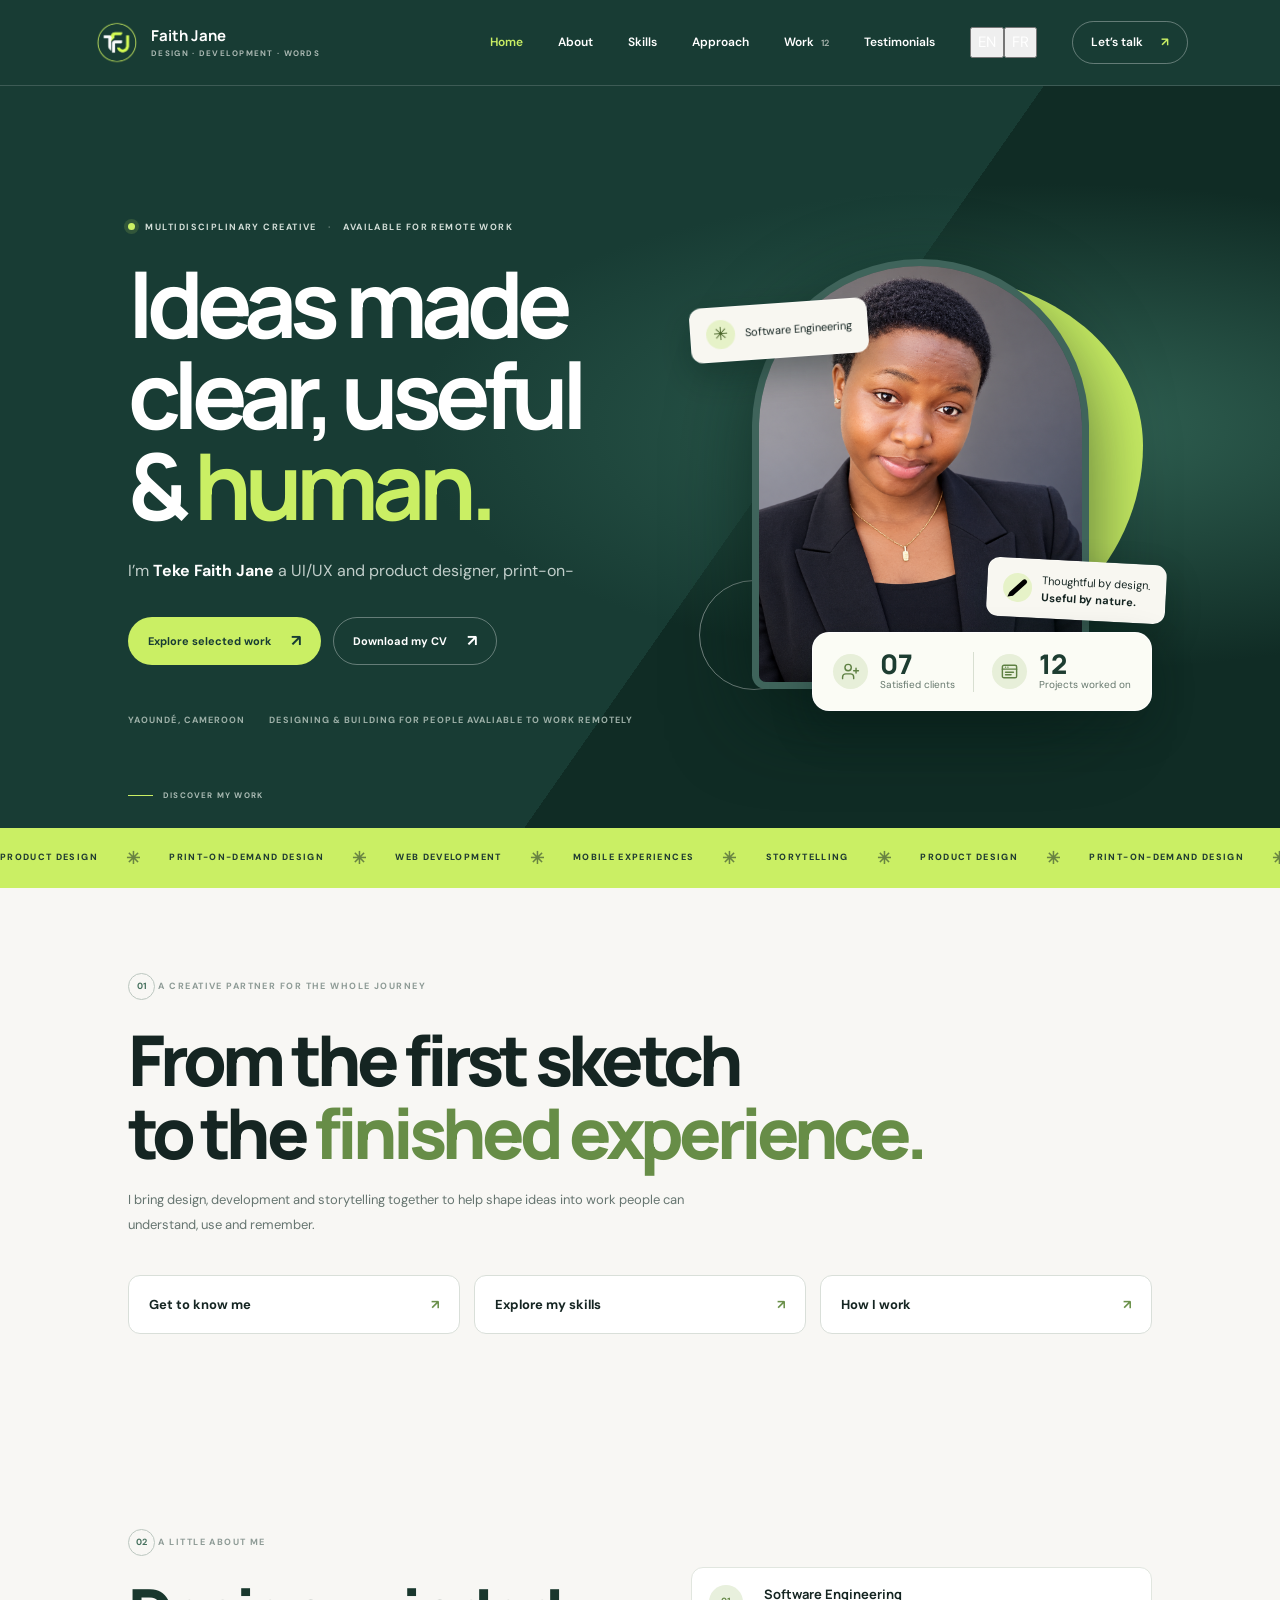
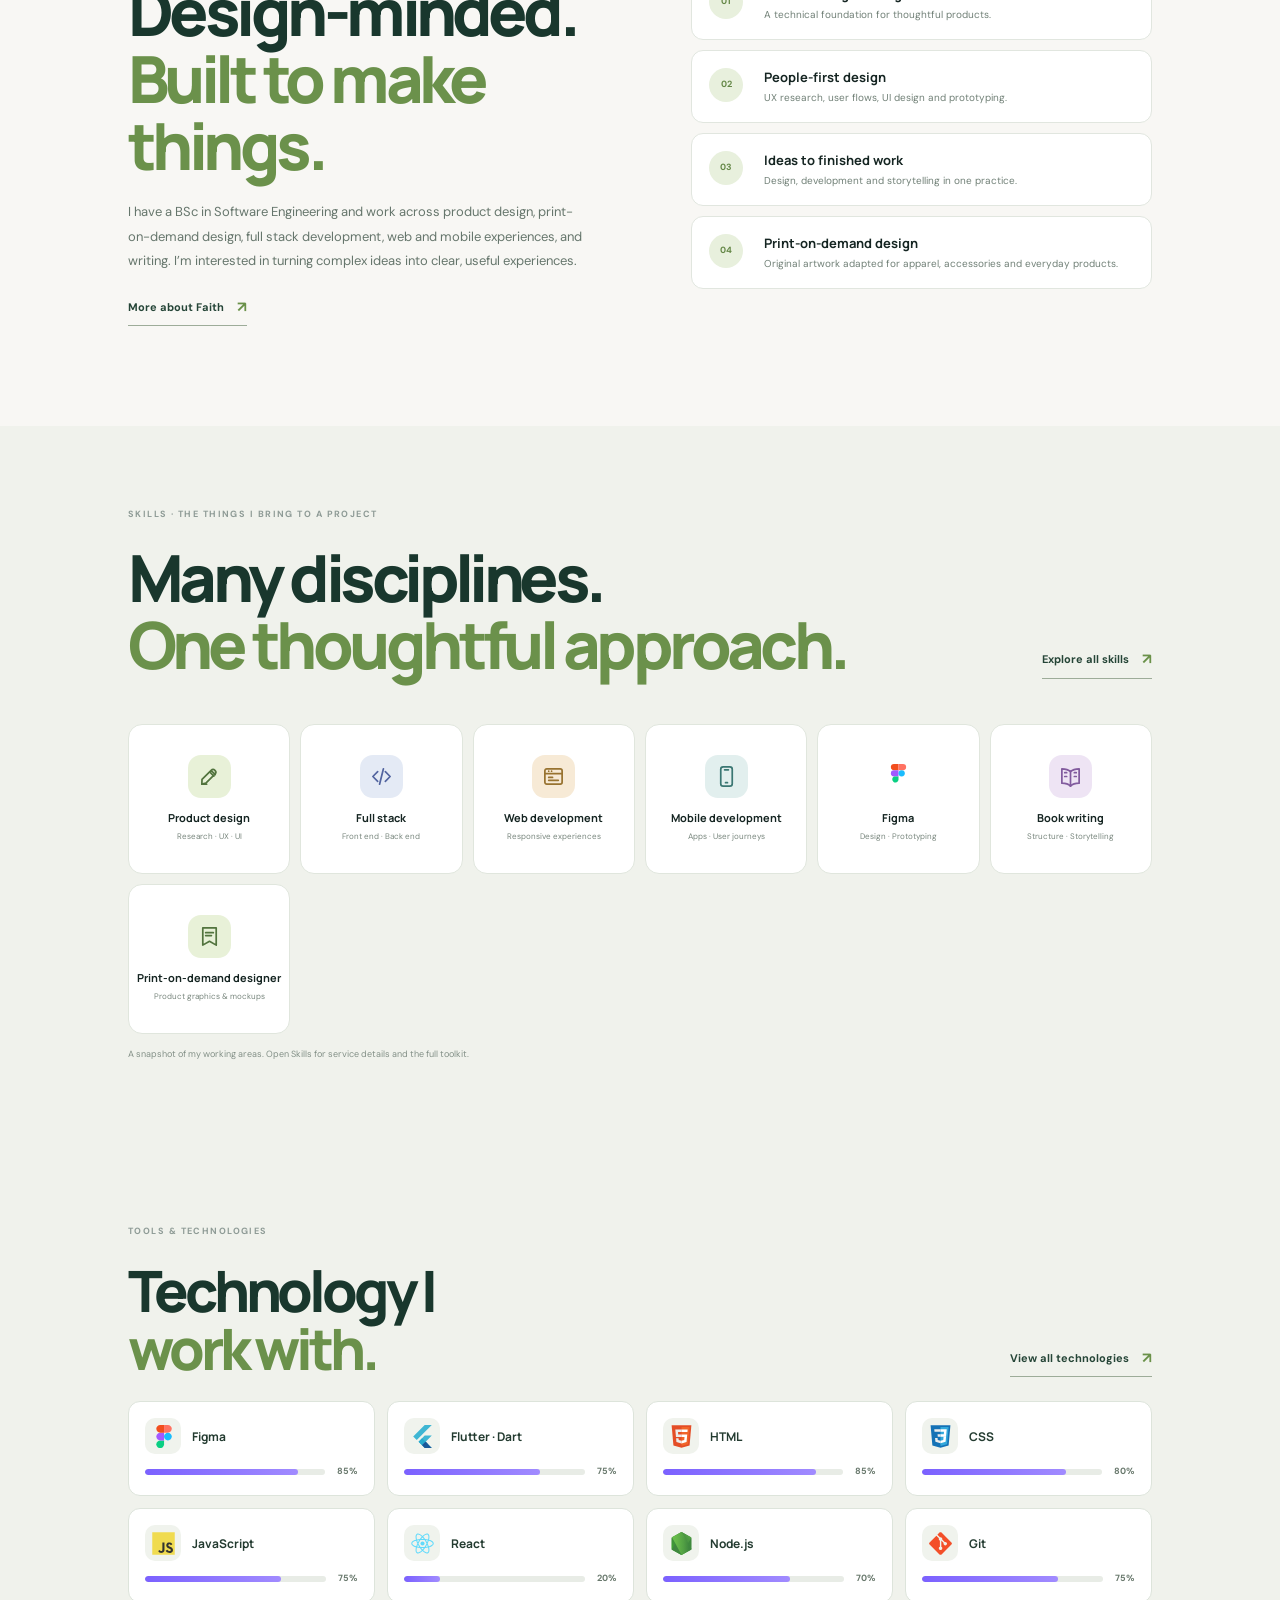
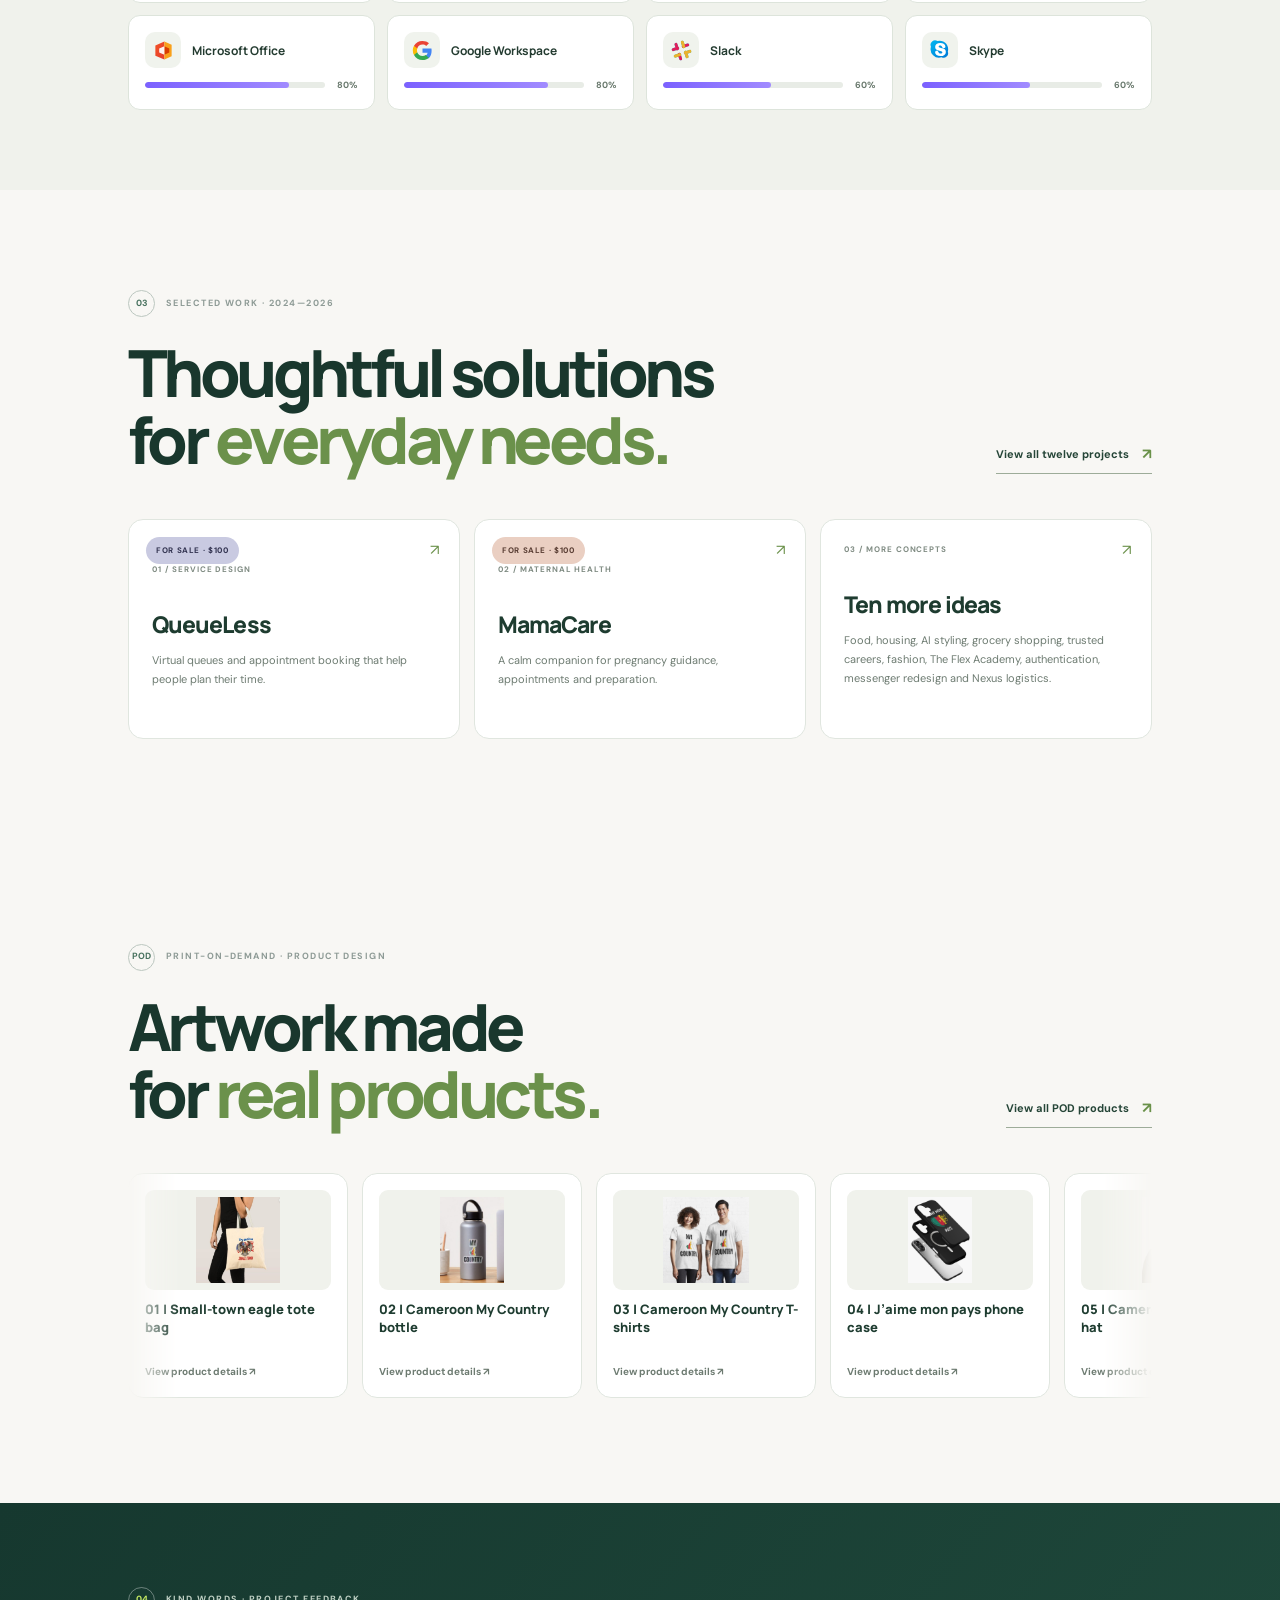
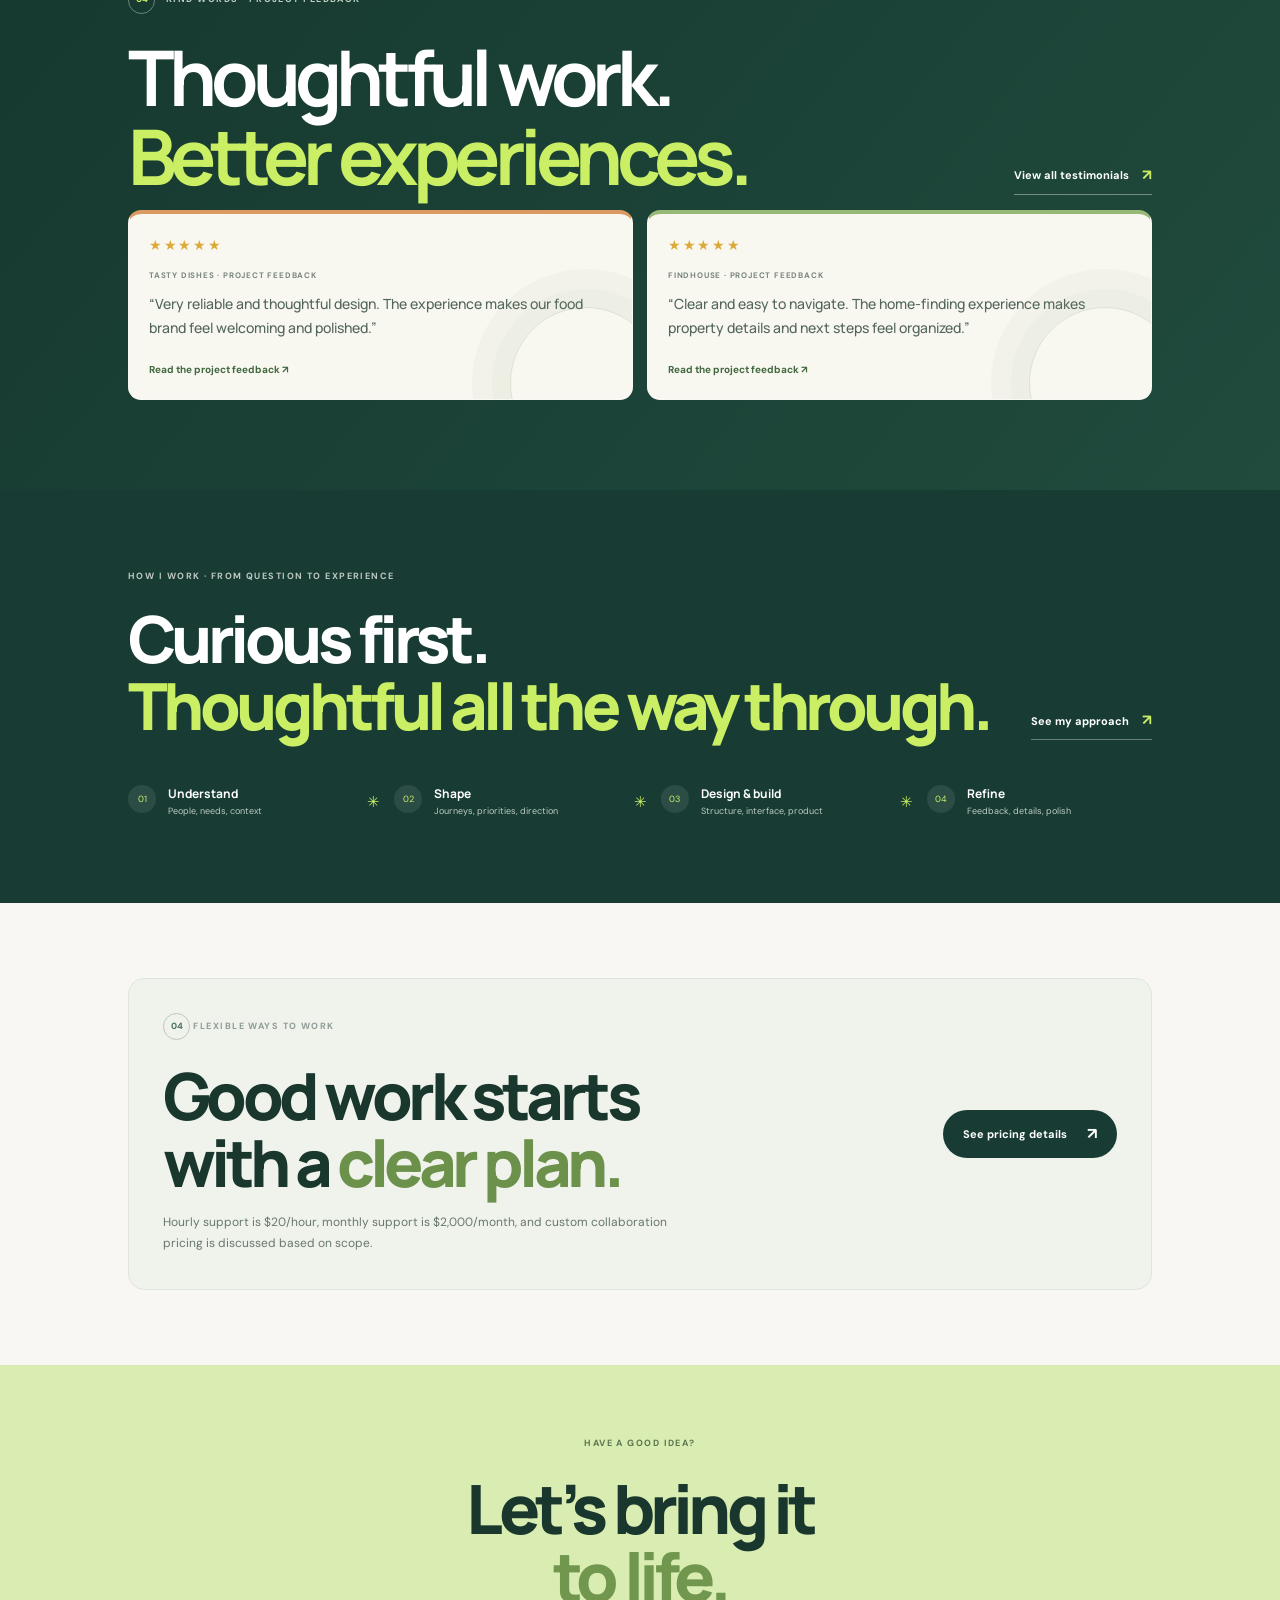
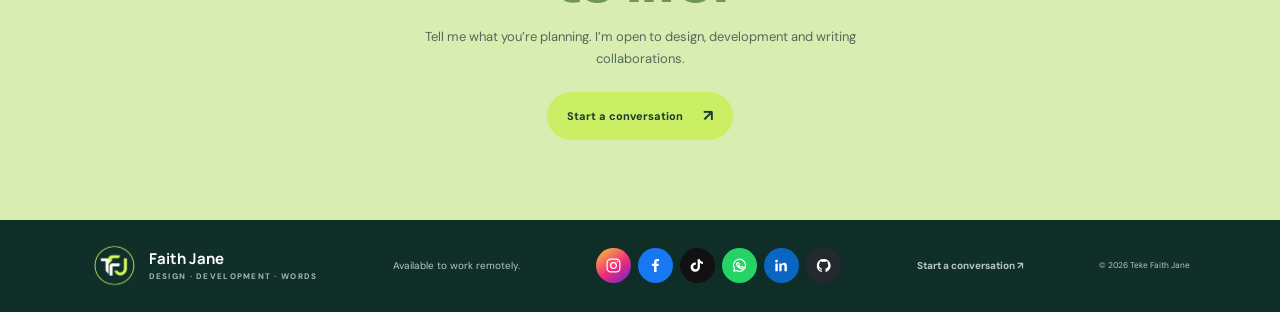
==== commit 9ba8fe2e: "Update portfolio and add project assets" ====
--- a/index.html
+++ b/index.html
@@ -1,11 +1,11 @@
 <!doctype html>
-<html lang="en"><head><meta charset="utf-8"><meta name="viewport" content="width=device-width, initial-scale=1"><meta name="theme-color" content="#183c34"><meta name="description" content="Teke Faith Jane is a full-stack software engineer, product designer and print-on-demand designer with HR administration and operations experience in Yaoundé, Cameroon."><title>Teke Faith Jane — Portfolio</title><link rel="preconnect" href="https://fonts.googleapis.com"><link rel="preconnect" href="https://fonts.gstatic.com" crossorigin><link href="https://fonts.googleapis.com/css2?family=DM+Sans:wght@400;500;600;700&family=Manrope:wght@400;500;600;700;800&display=swap" rel="stylesheet"><link rel="stylesheet" href="style.css?v=portfolio-encoding-fix-5"><script>try{document.documentElement.lang=localStorage.getItem("portfolio-language")==="fr"?"fr":"en-GB"}catch(e){document.documentElement.lang="en-GB"}</script></head>
+<html lang="en"><head><meta charset="utf-8"><meta name="viewport" content="width=device-width, initial-scale=1"><meta name="theme-color" content="#183c34"><meta name="description" content="Teke Faith Jane is a full-stack software engineer, product designer and print-on-demand designer with HR administration and operations experience in Yaoundé, Cameroon."><title>Teke Faith Jane — Portfolio</title><link rel="preconnect" href="https://fonts.googleapis.com"><link rel="preconnect" href="https://fonts.gstatic.com" crossorigin><link href="https://fonts.googleapis.com/css2?family=DM+Sans:wght@400;500;600;700&family=Manrope:wght@400;500;600;700;800&display=swap" rel="stylesheet"><link rel="stylesheet" href="style.css?v=pod-original-showcase-28"><script>try{document.documentElement.lang=localStorage.getItem("portfolio-language")==="fr"?"fr":"en-GB"}catch(e){document.documentElement.lang="en-GB"}</script></head>
 <body><header class="site-header"><a class="brand" href="index.html"><img class="brand-mark" src="assets/faith-jane-logo.png" alt="Faith Jane logo"><span class="brand-name">Faith Jane<small>DESIGN · DEVELOPMENT · WORDS</small></span></a><button class="menu-toggle" aria-label="Open navigation" aria-expanded="false" aria-controls="site-nav"><span></span><span></span></button><nav class="site-nav" id="site-nav"><a href="index.html" aria-current="page">Home</a><a href="about.html">About</a><a href="skills.html">Skills</a><a href="approach.html">Approach</a><a href="work.html">Work <span>12</span></a><a href="testimonials.html">Testimonials</a><div class="site-tools"><div class="language-control" role="group" aria-label="Language"><button class="language-option" type="button" data-language="en-GB" aria-pressed="true">EN</button><button class="language-option" type="button" data-language="fr" aria-pressed="false">FR</button></div></div><a class="nav-cta" href="contact.html">Let’s talk <b>↗</b></a></nav></header>
-<main><section class="hero" id="home"><div class="hero-content"><p class="eyebrow hero-eyebrow"><span class="status-dot"></span> MULTIDISCIPLINARY CREATIVE <i>·</i> AVAILABLE FOR REMOTE WORK</p><h1>Ideas made<br>clear, useful &amp; <em>human.</em></h1><p class="hero-lede home-intro-typewriter" aria-label="I&#8217;m Teke Faith Jane a UI/UX and product designer, print-on-demand designer, full stack developer, mobile and web developer, and book writer. I turn thoughtful ideas into useful digital experiences and stories."><span class="typewriter-text" data-emphasis="Teke Faith Jane" data-fr="Je suis Teke Faith Jane, designer UI/UX et produit, designer en impression &agrave; la demande, d&eacute;veloppeuse full stack, web et mobile, et autrice. Je transforme des id&eacute;es r&eacute;fl&eacute;chies en exp&eacute;riences num&eacute;riques utiles et en histoires." aria-hidden="true">I&#8217;m <strong>Teke Faith Jane</strong> a UI/UX and product designer, print-on-demand designer, full stack developer, mobile and web developer, and book writer. I turn thoughtful ideas into useful digital experiences and stories.</span><span class="typewriter-cursor" aria-hidden="true"></span></p><div class="hero-actions"><a class="button button-lime" href="work.html">Explore selected work <span>↗</span></a><a class="button button-outline" href="assets/faith-jane-cv.pdf" download>Download my CV <span>↗</span></a></div><div class="hero-foot"><span>YAOUNDÉ, CAMEROON</span><span>DESIGNING &amp; BUILDING FOR PEOPLE AVALIABLE TO WORK REMOTELY</span></div></div><div class="hero-art" aria-label="Portrait of Teke Faith Jane"><div class="hero-shape shape-a"></div><div class="hero-shape shape-b"></div><div class="portrait-card image-slot"><img src="assets/faith-jane-portrait.png" alt="Teke Faith Jane" onerror="this.parentElement.classList.add('empty')"><span class="slot-label">Teke Faith Jane<br><small>Add or replace your portrait in assets/</small></span></div><div class="hero-note note-degree"><span class="note-icon">✳</span><span>Software Engineering</span></div><div class="hero-note note-human"><span class="note-icon note-icon-design" aria-hidden="true"><svg viewBox="0 0 24 24"><path d="m14.7 6.3 3 3M4 20l4.5-.9L19 8.6a2.1 2.1 0 0 0-3-3L5.5 16.1 4 20zM12.5 7.5l4 4"/></svg></span><span>Thoughtful by design.<br><b>Useful by nature.</b></span></div><div class="home-proof-card"><div><span class="proof-icon" aria-hidden="true"><svg viewBox="0 0 24 24"><path d="M16 21v-2a4 4 0 0 0-4-4H6a4 4 0 0 0-4 4v2M9 11a4 4 0 1 0 0-8 4 4 0 0 0 0 8ZM19 8v6M16 11h6"/></svg></span><b>07</b><small>Satisfied clients</small></div><i></i><div><span class="proof-icon" aria-hidden="true"><svg viewBox="0 0 24 24"><rect x="3" y="4" width="18" height="16" rx="2"/><path d="M3 9h18M7 6.5h.01M10 6.5h.01M7 13h10M7 16h7"/></svg></span><b>12</b><small>Projects worked on</small></div></div><span class="hero-index">01 <i>—</i> 06</span></div><a class="scroll-cue" href="work.html"><span></span> DISCOVER MY WORK</a></section><div class="expertise-strip"><div class="expertise-track"><span>PRODUCT DESIGN</span><i>✳</i><span>PRINT-ON-DEMAND DESIGN</span><i>✳</i><span>WEB DEVELOPMENT</span><i>✳</i><span>MOBILE EXPERIENCES</span><i>✳</i><span>STORYTELLING</span><i>✳</i><span>PRODUCT DESIGN</span><i>✳</i><span>PRINT-ON-DEMAND DESIGN</span><i>✳</i><span>WEB DEVELOPMENT</span><i>✳</i><span>MOBILE EXPERIENCES</span><i>✳</i><span>STORYTELLING</span><i>✳</i></div></div>
+<main><section class="hero" id="home"><div class="hero-content"><p class="eyebrow hero-eyebrow"><span class="status-dot"></span> MULTIDISCIPLINARY CREATIVE <i>·</i> AVAILABLE FOR REMOTE WORK</p><h1>Ideas made<br>clear, useful &amp; <em>human.</em></h1><p class="hero-lede home-intro-typewriter" aria-label="I&#8217;m Teke Faith Jane a UI/UX and product designer, print-on-demand designer, full stack developer, mobile and web developer, and book writer. I turn thoughtful ideas into useful digital experiences and stories."><span class="typewriter-text" data-emphasis="Teke Faith Jane" data-fr="Je suis Teke Faith Jane, designer UI/UX et produit, designer en impression &agrave; la demande, d&eacute;veloppeuse full stack, web et mobile, et autrice. Je transforme des id&eacute;es r&eacute;fl&eacute;chies en exp&eacute;riences num&eacute;riques utiles et en histoires." aria-hidden="true">I&#8217;m <strong>Teke Faith Jane</strong> a UI/UX and product designer, print-on-demand designer, full stack developer, mobile and web developer, and book writer. I turn thoughtful ideas into useful digital experiences and stories.</span><span class="typewriter-cursor" aria-hidden="true"></span></p><div class="hero-actions"><a class="button button-lime" href="work.html">Explore selected work <span>↗</span></a><a class="button button-outline" href="assets/faith-jane-cv.pdf" download>Download my CV <span>↗</span></a></div><div class="hero-foot"><span>YAOUNDÉ, CAMEROON</span><span>DESIGNING &amp; BUILDING FOR PEOPLE AVALIABLE TO WORK REMOTELY</span></div></div><div class="hero-art" aria-label="Portrait of Teke Faith Jane"><div class="hero-shape shape-a"></div><div class="hero-shape shape-b"></div><div class="portrait-card image-slot"><img src="assets/faith-jane-portrait.png" alt="Teke Faith Jane" onerror="this.parentElement.classList.add('empty')"><span class="slot-label">Teke Faith Jane<br><small>Add or replace your portrait in assets/</small></span></div><div class="hero-note note-degree"><span class="note-icon">✳</span><span>Software Engineering</span></div><div class="hero-note note-human"><span class="note-icon note-icon-design" aria-hidden="true"><svg viewBox="0 0 24 24"><path d="m14.7 6.3 3 3M4 20l4.5-.9L19 8.6a2.1 2.1 0 0 0-3-3L5.5 16.1 4 20zM12.5 7.5l4 4"/></svg></span><span>Thoughtful by design.<br><b>Useful by nature.</b></span></div><div class="home-proof-card"><div><span class="proof-icon" aria-hidden="true"><svg viewBox="0 0 24 24"><path d="M16 21v-2a4 4 0 0 0-4-4H6a4 4 0 0 0-4 4v2M9 11a4 4 0 1 0 0-8 4 4 0 0 0 0 8ZM19 8v6M16 11h6"/></svg></span><b>07</b><small>Satisfied clients</small></div><i></i><div><span class="proof-icon" aria-hidden="true"><svg viewBox="0 0 24 24"><rect x="3" y="4" width="18" height="16" rx="2"/><path d="M3 9h18M7 6.5h.01M10 6.5h.01M7 13h10M7 16h7"/></svg></span><b>12</b><small>Projects worked on</small></div></div></div><a class="scroll-cue" href="work.html"><span></span> DISCOVER MY WORK</a></section><div class="expertise-strip"><div class="expertise-track"><span>PRODUCT DESIGN</span><i>✳</i><span>PRINT-ON-DEMAND DESIGN</span><i>✳</i><span>WEB DEVELOPMENT</span><i>✳</i><span>MOBILE EXPERIENCES</span><i>✳</i><span>STORYTELLING</span><i>✳</i><span>PRODUCT DESIGN</span><i>✳</i><span>PRINT-ON-DEMAND DESIGN</span><i>✳</i><span>WEB DEVELOPMENT</span><i>✳</i><span>MOBILE EXPERIENCES</span><i>✳</i><span>STORYTELLING</span><i>✳</i></div></div>
 <section class="home-intro section-wrap"><p class="eyebrow"><span class="section-number">01</span> A CREATIVE PARTNER FOR THE WHOLE JOURNEY</p><h2>From the first sketch<br>to the <em>finished experience.</em></h2><p class="heading-note">I bring design, development and storytelling together to help shape ideas into work people can understand, use and remember.</p><div class="home-links"><a href="about.html">Get to know me <b>↗</b></a><a href="skills.html">Explore my skills <b>↗</b></a><a href="approach.html">How I work <b>↗</b></a></div></section><section class="home-about section-wrap"><div class="home-section-intro"><p class="eyebrow"><span class="section-number">02</span> A LITTLE ABOUT ME</p><h2>Design-minded.<br><em>Built to make things.</em></h2><p>I have a BSc in Software Engineering and work across product design, print-on-demand design, full stack development, web and mobile experiences, and writing. I’m interested in turning complex ideas into clear, useful experiences.</p><a class="text-link" href="about.html">More about Faith <b>↗</b></a></div><div class="home-facts"><div><span>01</span><b>Software Engineering</b><small>A technical foundation for thoughtful products.</small></div><div><span>02</span><b>People-first design</b><small>UX research, user flows, UI design and prototyping.</small></div><div><span>03</span><b>Ideas to finished work</b><small>Design, development and storytelling in one practice.</small></div><div><span>04</span><b>Print-on-demand design</b><small>Original artwork adapted for apparel, accessories and everyday products.</small></div></div></section>
 <section class="home-skills"><div class="section-wrap"><div class="section-heading"><div><p class="eyebrow">SKILLS · THE THINGS I BRING TO A PROJECT</p><h2>Many disciplines.<br><em>One thoughtful approach.</em></h2></div><a class="text-link" href="skills.html">Explore all skills <b>↗</b></a></div><div class="home-skill-track"><div><svg viewBox="0 0 24 24" aria-hidden="true"><path d="m14 6 4 4M4 20l4.2-1 9.5-9.5a2.8 2.8 0 0 0-4-4L4.2 15 4 20Z"/><path d="m12.5 7.5 4 4"/><path d="M4 20h5"/></svg><b>Product design</b><small>Research · UX · UI</small></div><div><svg viewBox="0 0 24 24" aria-hidden="true"><path d="m8 7-5 5 5 5M16 7l5 5-5 5M14 4l-4 16"/></svg><b>Full stack</b><small>Front end · Back end</small></div><div><svg viewBox="0 0 24 24" aria-hidden="true"><rect x="3" y="4" width="18" height="16" rx="2"/><path d="M3 9h18M7 6.5h.01M10 6.5h.01M7 13h4M7 16h10"/></svg><b>Web development</b><small>Responsive experiences</small></div><div><svg viewBox="0 0 24 24" aria-hidden="true"><rect x="6" y="2" width="12" height="20" rx="2.5"/><path d="M10 5h4M11 18.5h2"/></svg><b>Mobile development</b><small>Apps · User journeys</small></div><div><svg class="figma-mark" viewBox="0 0 20 30" aria-hidden="true"><path fill="#f24e1e" d="M5 1h5v7H5a3.5 3.5 0 0 1 0-7Z"/><path fill="#ff7262" d="M10 1h5a3.5 3.5 0 0 1 0 7h-5Z"/><path fill="#a259ff" d="M5 8h5v7H5a3.5 3.5 0 0 1 0-7Z"/><circle cx="13.5" cy="11.5" r="3.5" fill="#1abcfe"/><path fill="#0acf83" d="M5 15h5v3.5a3.5 3.5 0 1 1-5-3.5Z"/></svg><b>Figma</b><small>Design · Prototyping</small></div><div><svg viewBox="0 0 24 24" aria-hidden="true"><path d="M12 7c-2-2-5-3-9-3v15c4 0 7 1 9 3 2-2 5-3 9-3V4c-4 0-7 1-9 3Z"/><path d="M12 7v15M6 8h2M16 8h2M6 12h2M16 12h2"/></svg><b>Book writing</b><small>Structure · Storytelling</small></div><div><svg viewBox="0 0 24 24" aria-hidden="true"><path d="M5 3h14v18l-7-4-7 4V3Z"/><path d="M8 8h8M8 11h6"/></svg><b>Print-on-demand designer</b><small>Product graphics &amp; mockups</small></div></div><p class="track-note">A snapshot of my working areas. Open Skills for service details and the full toolkit.</p></div></section>
 <section class="technology-track section-wrap"><div class="technology-heading"><div><p class="eyebrow">TOOLS &amp; TECHNOLOGIES</p><h2>Technology I<br><em>work with.</em></h2></div><a class="text-link technology-all-link" href="skills.html#technology">View all technologies <b>↗</b></a></div><div class="technology-grid"><article class="technology-card"><div class="technology-card-top"><span class="tech-logo" aria-hidden="true"><img src="assets/icons/figma.svg" alt="" loading="lazy"></span><b>Figma</b></div><div class="technology-meter" role="progressbar" aria-label="Figma level, editable starter value" aria-valuemin="0" aria-valuemax="100" aria-valuenow="85"><span style="--level:85%"></span></div><small>85%</small></article><article class="technology-card"><div class="technology-card-top"><span class="tech-logo" aria-hidden="true"><img src="assets/icons/flutter.svg" alt="" loading="lazy"></span><b>Flutter · Dart</b></div><div class="technology-meter" role="progressbar" aria-label="Flutter and Dart level, editable starter value" aria-valuemin="0" aria-valuemax="100" aria-valuenow="75"><span style="--level:75%"></span></div><small>75%</small></article><article class="technology-card"><div class="technology-card-top"><span class="tech-logo" aria-hidden="true"><img src="assets/icons/html5.svg" alt="" loading="lazy"></span><b>HTML</b></div><div class="technology-meter" role="progressbar" aria-label="HTML level, editable starter value" aria-valuemin="0" aria-valuemax="100" aria-valuenow="85"><span style="--level:85%"></span></div><small>85%</small></article><article class="technology-card"><div class="technology-card-top"><span class="tech-logo" aria-hidden="true"><img src="assets/icons/css3.svg" alt="" loading="lazy"></span><b>CSS</b></div><div class="technology-meter" role="progressbar" aria-label="CSS level, editable starter value" aria-valuemin="0" aria-valuemax="100" aria-valuenow="80"><span style="--level:80%"></span></div><small>80%</small></article><article class="technology-card"><div class="technology-card-top"><span class="tech-logo" aria-hidden="true"><img src="assets/icons/javascript.svg" alt="" loading="lazy"></span><b>JavaScript</b></div><div class="technology-meter" role="progressbar" aria-label="JavaScript level, editable starter value" aria-valuemin="0" aria-valuemax="100" aria-valuenow="75"><span style="--level:75%"></span></div><small>75%</small></article><article class="technology-card"><div class="technology-card-top"><span class="tech-logo" aria-hidden="true"><img src="assets/icons/react.svg" alt="" loading="lazy"></span><b>React</b></div><div class="technology-meter" role="progressbar" aria-label="React level, editable starter value" aria-valuemin="0" aria-valuemax="100" aria-valuenow="20"><span style="--level:20%"></span></div><small>20%</small></article><article class="technology-card"><div class="technology-card-top"><span class="tech-logo" aria-hidden="true"><img src="assets/icons/nodejs.svg" alt="" loading="lazy"></span><b>Node.js</b></div><div class="technology-meter" role="progressbar" aria-label="Node.js level, editable starter value" aria-valuemin="0" aria-valuemax="100" aria-valuenow="70"><span style="--level:70%"></span></div><small>70%</small></article><article class="technology-card"><div class="technology-card-top"><span class="tech-logo" aria-hidden="true"><img src="assets/icons/git.svg" alt="" loading="lazy"></span><b>Git</b></div><div class="technology-meter" role="progressbar" aria-label="Git level, editable starter value" aria-valuemin="0" aria-valuemax="100" aria-valuenow="75"><span style="--level:75%"></span></div><small>75%</small></article></div></section><section class="home-work section-wrap"><div class="section-heading"><div><p class="eyebrow"><span class="section-number">03</span> SELECTED WORK · 2024—2026</p><h2>Thoughtful solutions<br>for <em>everyday needs.</em></h2></div><a class="text-link" href="work.html">View all twelve projects <b>↗</b></a></div><div class="home-projects"><a href="work.html#queueless"><span class="home-project-no">01 / SERVICE DESIGN</span><span class="home-sale">FOR SALE · $100</span><b>QueueLess</b><p>Virtual queues and appointment booking that help people plan their time.</p><span class="home-project-arrow">↗</span></a><a href="work.html#mamacare"><span class="home-project-no">02 / MATERNAL HEALTH</span><span class="home-sale">FOR SALE · $100</span><b>MamaCare</b><p>A calm companion for pregnancy guidance, appointments and preparation.</p><span class="home-project-arrow">↗</span></a><a href="work.html#more-projects"><span class="home-project-no">03 / MORE CONCEPTS</span><b>Ten more ideas</b><p>Food, housing, AI styling, grocery shopping, trusted careers, fashion, The Flex Academy, authentication, messenger redesign and Nexus logistics.</p><span class="home-project-arrow">↗</span></a></div></section><section class="home-work section-wrap pod-home-work" id="pod-products"><div class="section-heading"><div><p class="eyebrow"><span class="section-number">POD</span> PRINT-ON-DEMAND · PRODUCT DESIGN</p><h2>Artwork made<br>for <em>real products.</em></h2></div><a class="text-link" href="pod.html#pod-products">View all POD products <b>↗</b></a></div><div class="pod-home-marquee" style="overflow:hidden;mask-image:linear-gradient(90deg,transparent 0,#000 5%,#000 95%,transparent 100%);-webkit-mask-image:linear-gradient(90deg,transparent 0,#000 5%,#000 95%,transparent 100%)" aria-label="Print-on-demand product designs"><div id="pod-home-track" class="pod-home-track"></div></div></section>
 <section class="home-testimonials section-wrap"><div class="section-heading"><div><p class="eyebrow"><span class="section-number">04</span> KIND WORDS · PROJECT FEEDBACK</p><h2>Thoughtful work.<br><em>Better experiences.</em></h2></div><a class="text-link" href="testimonials.html">View all testimonials <b>↗</b></a></div><div class="home-review-grid"><a href="testimonials.html#tasty-review"><span class="review-stars" aria-label="Five star rating">★★★★★</span><small>TASTY DISHES · PROJECT FEEDBACK</small><p>“Very reliable and thoughtful design. The experience makes our food brand feel welcoming and polished.”</p><b>Read the project feedback ↗</b></a><a href="testimonials.html#findhouse-review"><span class="review-stars" aria-label="Five star rating">★★★★★</span><small>FINDHOUSE · PROJECT FEEDBACK</small><p>“Clear and easy to navigate. The home-finding experience makes property details and next steps feel organized.”</p><b>Read the project feedback ↗</b></a></div></section><section class="home-approach"><div class="section-wrap"><div class="section-heading"><div><p class="eyebrow">HOW I WORK · FROM QUESTION TO EXPERIENCE</p><h2>Curious first.<br><em>Thoughtful all the way through.</em></h2></div><a class="text-link" href="approach.html">See my approach <b>↗</b></a></div><div class="home-steps"><div><span>01</span><b>Understand</b><small>People, needs, context</small></div><i>✳</i><div><span>02</span><b>Shape</b><small>Journeys, priorities, direction</small></div><i>✳</i><div><span>03</span><b>Design &amp; build</b><small>Structure, interface, product</small></div><i>✳</i><div><span>04</span><b>Refine</b><small>Feedback, details, polish</small></div></div></div></section>
 <section class="home-pricing section-wrap"><div class="pricing-teaser"><div><p class="eyebrow"><span class="section-number">04</span> FLEXIBLE WAYS TO WORK</p><h2>Good work starts<br>with a <em>clear plan.</em></h2><p>Hourly support is $20/hour, monthly support is $2,000/month, and custom collaboration pricing is discussed based on scope.</p></div><a class="button button-dark" href="skills.html#pricing">See pricing details <span>↗</span></a></div></section>
 <section class="home-contact"><p class="eyebrow">HAVE A GOOD IDEA?</p><h2>Let’s bring it<br><em>to life.</em></h2><p>Tell me what you’re planning. I’m open to design, development and writing collaborations.</p><a class="button button-lime" href="contact.html">Start a conversation <span>↗</span></a></section></main>
-<footer class="site-footer"><a class="brand" href="index.html"><img class="brand-mark" src="assets/faith-jane-logo.png" alt="Faith Jane logo"><span class="brand-name">Faith Jane<small>DESIGN · DEVELOPMENT · WORDS</small></span></a><span>Avaliable to work remotely.</span><div class="footer-social" aria-label="Social media profiles"><a class="social-icon icon-instagram" href="https://www.instagram.com/jenny_techy/" target="_blank" rel="noopener noreferrer" aria-label="Instagram — Jenny Techy" title="Instagram"><svg viewBox="0 0 24 24" aria-hidden="true"><rect x="3" y="3" width="18" height="18" rx="5"/><circle cx="12" cy="12" r="4"/><circle class="social-dot" cx="17.5" cy="6.5" r="1"/></svg></a><a class="social-icon icon-facebook" href="https://www.facebook.com/profile.php?id=100085909933115&amp;sk" target="_blank" rel="noopener noreferrer" aria-label="Facebook — Jenny Techy" title="Facebook"><svg viewBox="0 0 24 24" aria-hidden="true"><path d="M13.5 21v-8.2h2.8l.4-3.2h-3.2V7.5c0-.9.3-1.6 1.6-1.6H17V3.1c-.4-.1-1.4-.2-2.6-.2-2.6 0-4.4 1.6-4.4 4.5v2.2H7v3.2h3V21z"/></svg></a><a class="social-icon icon-tiktok" href="https://www.tiktok.com/@jennytechy237" target="_blank" rel="noopener noreferrer" aria-label="TikTok — Jenny Techy" title="TikTok"><svg viewBox="0 0 24 24" aria-hidden="true"><path d="M15.4 3h-3.2v11.1a3.1 3.1 0 1 1-2.5-3.05V7.8a6.6 6.6 0 1 0 5.7 6.5V8.6a8.1 8.1 0 0 0 4.3 1.3V6.7c-2.3 0-4.1-1.6-4.3-3.7Z"/></svg></a><a class="social-icon icon-whatsapp" href="https://wa.me/237674329913" target="_blank" rel="noopener noreferrer" aria-label="WhatsApp Faith" title="WhatsApp"><svg viewBox="0 0 24 24" aria-hidden="true"><path d="M20.5 11.7a8.5 8.5 0 0 1-12.6 7.4L4 20l.9-3.7a8.5 8.5 0 1 1 15.6-4.6Z"/><path d="M9 8.5c.2-.5.5-.5.8-.5h.5c.2 0 .4.1.5.4l.8 1.8c.1.2.1.4-.1.6l-.6.7c-.2.2-.2.4-.1.6.6 1 1.4 1.8 2.5 2.3.2.1.4.1.6-.1l.8-.9c.2-.2.4-.2.6-.1l1.7.8c.3.1.4.3.4.5 0 .3-.2 1.1-.7 1.5-.5.5-1.2.7-1.9.6-1-.1-2.4-.6-4-2-1.8-1.5-2.8-3.4-3-4.3-.2-.8.1-1.5.5-1.9Z"/></svg></a><a class="social-icon icon-linkedin" href="https://www.linkedin.com/" target="_blank" rel="noopener noreferrer" aria-label="LinkedIn — update to your profile" title="LinkedIn"><svg viewBox="0 0 24 24" aria-hidden="true"><path d="M5 3.8a2 2 0 1 0 0 4 2 2 0 0 0 0-4ZM3.3 9h3.4v11H3.3zm5.6 0h3.2v1.5h.1A3.5 3.5 0 0 1 15.4 8c3.5 0 4.2 2.3 4.2 5.3V20h-3.4v-5.9c0-1.4 0-3.1-1.9-3.1s-2.2 1.5-2.2 3V20H8.9z"/></svg></a><a class="social-icon icon-github" href="https://github.com/TekeJane/faith-jane-portfolio.git" target="_blank" rel="noopener noreferrer" aria-label="GitHub — Faith Jane portfolio" title="GitHub"><svg viewBox="0 0 24 24" aria-hidden="true"><path d="M12 2.8a9.5 9.5 0 0 0-3 18.5c.5.1.7-.2.7-.5v-1.8c-2.8.6-3.4-1.2-3.4-1.2-.4-1.1-1.1-1.4-1.1-1.4-.9-.6.1-.6.1-.6 1 .1 1.5 1 1.5 1 .9 1.5 2.3 1.1 2.9.8.1-.6.4-1.1.6-1.3-2.2-.3-4.5-1.1-4.5-4.8 0-1.1.4-2 1-2.7-.1-.3-.4-1.3.1-2.7 0 0 .8-.3 2.8 1a9.7 9.7 0 0 1 5.1 0c2-1.3 2.8-1 2.8-1 .5 1.4.2 2.4.1 2.7.6.7 1 1.6 1 2.7 0 3.7-2.3 4.5-4.5 4.8.4.3.7.9.7 1.8v2.7c0 .3.2.6.7.5A9.5 9.5 0 0 0 12 2.8z"/></svg></a></div><a href="contact.html">Start a conversation ↗</a><small>© <span id="year"></span> Teke Faith Jane</small></footer><script src="script.js?v=french-full-site-12"></script></body></html>
+<footer class="site-footer"><a class="brand" href="index.html"><img class="brand-mark" src="assets/faith-jane-logo.png" alt="Faith Jane logo"><span class="brand-name">Faith Jane<small>DESIGN · DEVELOPMENT · WORDS</small></span></a><span>Avaliable to work remotely.</span><div class="footer-social" aria-label="Social media profiles"><a class="social-icon icon-instagram" href="https://www.instagram.com/jenny_techy/" target="_blank" rel="noopener noreferrer" aria-label="Instagram — Jenny Techy" title="Instagram"><svg viewBox="0 0 24 24" aria-hidden="true"><rect x="3" y="3" width="18" height="18" rx="5"/><circle cx="12" cy="12" r="4"/><circle class="social-dot" cx="17.5" cy="6.5" r="1"/></svg></a><a class="social-icon icon-facebook" href="https://www.facebook.com/profile.php?id=100085909933115&amp;sk" target="_blank" rel="noopener noreferrer" aria-label="Facebook — Jenny Techy" title="Facebook"><svg viewBox="0 0 24 24" aria-hidden="true"><path d="M13.5 21v-8.2h2.8l.4-3.2h-3.2V7.5c0-.9.3-1.6 1.6-1.6H17V3.1c-.4-.1-1.4-.2-2.6-.2-2.6 0-4.4 1.6-4.4 4.5v2.2H7v3.2h3V21z"/></svg></a><a class="social-icon icon-tiktok" href="https://www.tiktok.com/@jennytechy237" target="_blank" rel="noopener noreferrer" aria-label="TikTok — Jenny Techy" title="TikTok"><svg viewBox="0 0 24 24" aria-hidden="true"><path d="M15.4 3h-3.2v11.1a3.1 3.1 0 1 1-2.5-3.05V7.8a6.6 6.6 0 1 0 5.7 6.5V8.6a8.1 8.1 0 0 0 4.3 1.3V6.7c-2.3 0-4.1-1.6-4.3-3.7Z"/></svg></a><a class="social-icon icon-whatsapp" href="https://wa.me/237674329913" target="_blank" rel="noopener noreferrer" aria-label="WhatsApp Faith" title="WhatsApp"><svg viewBox="0 0 24 24" aria-hidden="true"><path d="M20.5 11.7a8.5 8.5 0 0 1-12.6 7.4L4 20l.9-3.7a8.5 8.5 0 1 1 15.6-4.6Z"/><path d="M9 8.5c.2-.5.5-.5.8-.5h.5c.2 0 .4.1.5.4l.8 1.8c.1.2.1.4-.1.6l-.6.7c-.2.2-.2.4-.1.6.6 1 1.4 1.8 2.5 2.3.2.1.4.1.6-.1l.8-.9c.2-.2.4-.2.6-.1l1.7.8c.3.1.4.3.4.5 0 .3-.2 1.1-.7 1.5-.5.5-1.2.7-1.9.6-1-.1-2.4-.6-4-2-1.8-1.5-2.8-3.4-3-4.3-.2-.8.1-1.5.5-1.9Z"/></svg></a><a class="social-icon icon-linkedin" href="https://www.linkedin.com/" target="_blank" rel="noopener noreferrer" aria-label="LinkedIn — update to your profile" title="LinkedIn"><svg viewBox="0 0 24 24" aria-hidden="true"><path d="M5 3.8a2 2 0 1 0 0 4 2 2 0 0 0 0-4ZM3.3 9h3.4v11H3.3zm5.6 0h3.2v1.5h.1A3.5 3.5 0 0 1 15.4 8c3.5 0 4.2 2.3 4.2 5.3V20h-3.4v-5.9c0-1.4 0-3.1-1.9-3.1s-2.2 1.5-2.2 3V20H8.9z"/></svg></a><a class="social-icon icon-github" href="https://github.com/TekeJane/faith-jane-portfolio.git" target="_blank" rel="noopener noreferrer" aria-label="GitHub — Faith Jane portfolio" title="GitHub"><svg viewBox="0 0 24 24" aria-hidden="true"><path d="M12 2.8a9.5 9.5 0 0 0-3 18.5c.5.1.7-.2.7-.5v-1.8c-2.8.6-3.4-1.2-3.4-1.2-.4-1.1-1.1-1.4-1.1-1.4-.9-.6.1-.6.1-.6 1 .1 1.5 1 1.5 1 .9 1.5 2.3 1.1 2.9.8.1-.6.4-1.1.6-1.3-2.2-.3-4.5-1.1-4.5-4.8 0-1.1.4-2 1-2.7-.1-.3-.4-1.3.1-2.7 0 0 .8-.3 2.8 1a9.7 9.7 0 0 1 5.1 0c2-1.3 2.8-1 2.8-1 .5 1.4.2 2.4.1 2.7.6.7 1 1.6 1 2.7 0 3.7-2.3 4.5-4.5 4.8.4.3.7.9.7 1.8v2.7c0 .3.2.6.7.5A9.5 9.5 0 0 0 12 2.8z"/></svg></a></div><a href="contact.html">Start a conversation ↗</a><small>© <span id="year"></span> Teke Faith Jane</small></footer><script src="script.js?v=pod-original-showcase-28"></script></body></html>
--- a/style.css
+++ b/style.css
@@ -1,7 +1,7 @@
 @import url('https://fonts.googleapis.com/css2?family=DM+Sans:wght@400;500;600;700&family=Manrope:wght@400;500;600;700;800&display=swap');
 :root{--paper:#f8f7f4;--ink:#152522;--muted:#667570;--line:#d9dfd9;--accent:#caef64;--forest:#183c34;--display:'Manrope',sans-serif;--sans:'DM Sans',sans-serif;--serif:Georgia,serif;color-scheme:light;scroll-behavior:smooth}
 *{box-sizing:border-box}body{margin:0;background:var(--paper);color:var(--ink);font:400 15px/1.65 var(--sans);-webkit-font-smoothing:antialiased}a{color:inherit;text-decoration:none}button,input,textarea{font:inherit}button{color:inherit}.site-header{position:absolute;z-index:10;top:0;left:0;width:100%;height:86px;display:flex;align-items:center;justify-content:space-between;padding:0 clamp(24px,7.2vw,112px);border-bottom:1px solid #ffffff29;color:#fff}.brand{display:flex;align-items:center;gap:11px}.brand-mark{width:48px;height:48px;display:block;flex:0 0 48px;object-fit:contain}.brand-name{font:700 15px/1.15 var(--display)}.brand-name small{display:block;margin-top:4px;color:#aab8b2;font:700 8px var(--sans);letter-spacing:.16em}.site-nav{display:flex;align-items:center;gap:35px}.site-nav>a{font-size:12px;font-weight:600;transition:color .2s}.site-nav>a:hover{color:var(--accent)}.site-nav>a span{margin-left:4px;color:#a9b5af;font-size:9px}.site-nav .nav-cta{padding:11px 18px;border:1px solid #ffffff54;border-radius:30px}.nav-cta b{margin-left:15px;color:var(--accent)}.menu-toggle{display:none}
-.hero{position:relative;min-height:710px;display:grid;grid-template-columns:1.05fr .95fr;align-items:center;gap:5%;padding:135px clamp(24px,10vw,155px) 100px;overflow:hidden;background:var(--forest);color:#fff}.hero:before{content:'';position:absolute;inset:0;background:radial-gradient(ellipse at 82% 46%,#316354 0,transparent 43%),linear-gradient(125deg,transparent 58%,#102c25 58%);pointer-events:none}.hero-content,.hero-art{position:relative;z-index:1}.eyebrow{margin:0 0 23px;color:#8e9b96;font:700 9px/1.5 var(--sans);letter-spacing:.16em}.hero-eyebrow{color:#d2ddd7}.status-dot{display:inline-block;width:7px;height:7px;margin-right:7px;border-radius:50%;background:var(--accent);box-shadow:0 0 0 4px #caef6425}.hero-eyebrow i{margin:0 8px;color:#789088;font-style:normal}.hero h1{max-width:680px;margin:0;font:700 clamp(58px,7.2vw,102px)/.99 var(--display);letter-spacing:-.075em}.hero h1 em{color:var(--accent);font-style:normal}.hero-lede{max-width:520px;margin:26px 0 0;color:#c1ceca;font-size:16px;line-height:1.8}.hero-lede strong{color:white}.hero-actions{display:flex;flex-wrap:wrap;gap:12px;margin-top:31px}.button{min-height:48px;display:inline-flex;align-items:center;justify-content:center;gap:20px;padding:0 19px;border:1px solid transparent;border-radius:30px;font-size:11px;font-weight:700;transition:transform .25s,background .25s,color .25s,box-shadow .25s;cursor:pointer}.button:hover{transform:translateY(-3px);box-shadow:0 12px 28px #0003}.button span{font-size:16px}.button-lime{background:var(--accent);color:#183c34}.button-lime:hover{background:#daf791}.button-outline{border-color:#ffffff55;color:#fff}.button-outline:hover{background:#ffffff12}.hero-foot{display:flex;flex-wrap:wrap;gap:24px;margin-top:48px;color:#9db0a8;font-size:9px;font-weight:700;letter-spacing:.12em}.hero-art{min-height:480px;display:flex;align-items:center;justify-content:center}.hero-shape{position:absolute}.shape-a{width:min(34vw,390px);height:min(34vw,390px);right:2%;top:9%;border-radius:49% 51% 63% 37%/43% 43% 57% 57%;background:var(--accent);animation:shape-pulse 9s ease-in-out infinite}.shape-b{width:110px;height:110px;left:2%;bottom:5%;border:1px solid #ffffff6b;border-radius:50%;animation:orbit 22s linear infinite}.portrait-card{position:relative;z-index:1;width:min(73%,340px);height:430px;overflow:hidden;border:7px solid #ffffff1b;border-radius:170px 170px 14px 14px;background:#285247;box-shadow:0 28px 80px #071a15a3;animation:hero-enter .9s .08s both cubic-bezier(.2,.75,.25,1)}.portrait-card img{display:block;width:100%;height:100%;object-fit:cover;object-position:center 30%}.portrait-card.empty{display:grid;place-items:center;background:linear-gradient(145deg,#dff28b,#b1d97e 45%,#477865)}.portrait-card.empty .slot-label{display:grid;color:#1a3e33;font:700 14px var(--display)}.portrait-card.empty .slot-label small{color:#416653}.portrait-card.empty img{display:none}.hero-note{position:absolute;z-index:2;display:flex;align-items:center;gap:10px;padding:12px 15px;border:1px solid #ffffff45;border-radius:12px;background:#f8f7f1;color:var(--ink);box-shadow:0 14px 35px #071a1555;font-size:11px;line-height:1.5}.note-degree{top:69px;left:0;transform:rotate(-4deg)}.note-human{right:-3%;bottom:48px;transform:rotate(3deg)}.note-icon{width:29px;height:29px;display:grid;place-items:center;border-radius:50%;background:#e6f2c8;color:#466126;font-size:18px}.note-human .note-icon{background:#e6f2c8}.hero-note b{font-weight:700}.hero-index{position:absolute;top:8px;right:0;color:#b2c0ba;font-size:10px;font-weight:700;letter-spacing:.1em}.hero-index i{color:var(--accent);font-style:normal}.scroll-cue{position:absolute;bottom:26px;left:clamp(25px,10vw,155px);display:flex;align-items:center;gap:10px;color:#a9bab3;font-size:8px;letter-spacing:.15em;font-weight:700}.scroll-cue span{width:25px;height:1px;background:var(--accent)}
+.hero{position:relative;min-height:710px;display:grid;grid-template-columns:1.05fr .95fr;align-items:center;gap:5%;padding:135px clamp(24px,10vw,155px) 100px;overflow:hidden;background:var(--forest);color:#fff}.hero:before{content:'';position:absolute;inset:0;background:radial-gradient(ellipse at 82% 46%,#316354 0,transparent 43%),linear-gradient(125deg,transparent 58%,#102c25 58%);pointer-events:none}.hero-content,.hero-art{position:relative;z-index:1}.eyebrow{margin:0 0 23px;color:#8e9b96;font:700 9px/1.5 var(--sans);letter-spacing:.16em}.hero-eyebrow{color:#d2ddd7}.status-dot{display:inline-block;width:7px;height:7px;margin-right:7px;border-radius:50%;background:var(--accent);box-shadow:0 0 0 4px #caef6425}.hero-eyebrow i{margin:0 8px;color:#789088;font-style:normal}.hero h1{max-width:680px;margin:0;font:700 clamp(58px,7.2vw,102px)/.99 var(--display);letter-spacing:-.075em}.hero h1 em{color:var(--accent);font-style:normal}.hero-lede{max-width:520px;margin:26px 0 0;color:#c1ceca;font-size:16px;line-height:1.8}.hero-lede strong{color:white}.hero-actions{display:flex;flex-wrap:wrap;gap:12px;margin-top:31px}.button{min-height:48px;display:inline-flex;align-items:center;justify-content:center;gap:20px;padding:0 19px;border:1px solid transparent;border-radius:30px;font-size:11px;font-weight:700;transition:transform .25s,background .25s,color .25s,box-shadow .25s;cursor:pointer}.button:hover{transform:translateY(-3px);box-shadow:0 12px 28px #0003}.button span{font-size:16px}.button-lime{background:var(--accent);color:#183c34}.button-lime:hover{background:#daf791}.button-outline{border-color:#ffffff55;color:#fff}.button-outline:hover{background:#ffffff12}.hero-foot{display:flex;flex-wrap:wrap;gap:24px;margin-top:48px;color:#9db0a8;font-size:9px;font-weight:700;letter-spacing:.12em}.hero-art{min-height:480px;display:flex;align-items:center;justify-content:center}.hero-shape{position:absolute}.shape-a{width:min(34vw,390px);height:min(34vw,390px);right:2%;top:9%;border-radius:49% 51% 63% 37%/43% 43% 57% 57%;background:var(--accent);animation:shape-pulse 9s ease-in-out infinite}.shape-b{width:110px;height:110px;left:2%;bottom:5%;border:1px solid #ffffff6b;border-radius:50%;animation:orbit 22s linear infinite}.portrait-card{position:relative;z-index:1;width:min(73%,340px);height:430px;overflow:hidden;border:7px solid #ffffff1b;border-radius:170px 170px 14px 14px;background:#285247;box-shadow:0 28px 80px #071a15a3;animation:hero-enter .9s .08s both cubic-bezier(.2,.75,.25,1)}.portrait-card img{display:block;width:100%;height:100%;object-fit:cover;object-position:center 30%}.portrait-card.empty{display:grid;place-items:center;background:linear-gradient(145deg,#dff28b,#b1d97e 45%,#477865)}.portrait-card.empty .slot-label{display:grid;color:#1a3e33;font:700 14px var(--display)}.portrait-card.empty .slot-label small{color:#416653}.portrait-card.empty img{display:none}.hero-note{position:absolute;z-index:2;display:flex;align-items:center;gap:10px;padding:12px 15px;border:1px solid #ffffff45;border-radius:12px;background:#f8f7f1;color:var(--ink);box-shadow:0 14px 35px #071a1555;font-size:11px;line-height:1.5}.note-degree{top:69px;left:0;transform:rotate(-4deg)}.note-human{right:-3%;bottom:48px;transform:rotate(3deg)}.note-icon{width:29px;height:29px;display:grid;place-items:center;border-radius:50%;background:#e6f2c8;color:#466126;font-size:18px}.note-human .note-icon{background:#e6f2c8}.hero-note b{font-weight:700}.scroll-cue{position:absolute;bottom:26px;left:clamp(25px,10vw,155px);display:flex;align-items:center;gap:10px;color:#a9bab3;font-size:8px;letter-spacing:.15em;font-weight:700}.scroll-cue span{width:25px;height:1px;background:var(--accent)}
 .expertise-strip{overflow:hidden;padding:16px 0;background:var(--accent);color:#203c31}.expertise-track{display:flex;align-items:center;gap:28px;width:max-content;min-width:max-content;margin:auto;font-size:9px;font-weight:800;letter-spacing:.15em;animation:marquee 32s linear infinite}.expertise-track i{color:#698442;font-size:17px;font-style:normal}.section-wrap{padding-right:clamp(24px,10vw,155px);padding-left:clamp(24px,10vw,155px)}.work{padding-top:112px;padding-bottom:126px;background:var(--paper)}.section-heading{display:flex;align-items:end;justify-content:space-between;gap:35px;margin-bottom:45px}.section-heading .eyebrow,.about .eyebrow{display:flex;align-items:center;gap:11px}.section-number{width:27px;height:27px;display:inline-grid;place-items:center;border:1px solid #bcc7c0;border-radius:50%;color:#47715e;font-size:9px;letter-spacing:0}.heading-year{margin-left:6px;color:#969f99;font-size:9px}.section-heading h2,.about-heading h2{margin:0;font:700 clamp(46px,6vw,78px)/1.03 var(--display);letter-spacing:-.075em}.section-heading h2 em,.about-heading h2 em{color:#638d44;font-style:normal}.heading-note{max-width:340px;margin:0 0 4px;color:var(--muted);font-size:13px;line-height:1.85}.project-grid{display:grid;grid-template-columns:repeat(2,minmax(0,1fr));gap:38px 25px}.project-card{display:block;width:100%;padding:0;border:0;background:transparent;text-align:left;cursor:pointer;animation:card-in .7s both;animation-delay:calc(var(--card-index,0)*90ms)}.project-card:nth-child(2){--card-index:1}.project-card:nth-child(3){--card-index:2}.project-card:nth-child(4){--card-index:3}.project-card:nth-child(5){--card-index:4}.project-card:nth-child(6){--card-index:5}.card-art{position:relative;display:flex;width:100%;height:365px;align-items:center;justify-content:center;gap:clamp(15px,2.5vw,32px);padding:23px;overflow:hidden;border:1px solid #1728220b;border-radius:20px;background:#e5e9da;transition:transform .4s,box-shadow .4s}.card-art:after{content:'';position:absolute;width:250px;height:250px;right:-85px;top:-110px;border:1px solid #183c3422;border-radius:50%;box-shadow:0 0 0 24px #183c3405,0 0 0 49px #183c3405;pointer-events:none}.project-card:hover .card-art{transform:translateY(-5px);box-shadow:0 25px 50px #173c3018}.lavender .card-art{background:#e1e3f2}.peach .card-art{background:#f2e2d9}.orange .card-art{background:#f4e4cc}.blue .card-art{background:#dce9e8}.pink .card-art{background:#f0e2e6}.green .card-art{background:#e3ead7}.cover-slot{position:relative;z-index:1;display:block;flex:0 0 auto;width:fit-content;max-width:44%;height:auto;margin:0;overflow:visible;background:transparent}.cover-slot img{position:static;display:block;width:auto;height:auto;max-width:100%;max-height:310px;margin:0;object-fit:contain;filter:drop-shadow(0 15px 14px #17282222);transition:transform .5s}.project-card:hover .cover-slot img{transform:translateY(-4px) rotate(-1deg)}.cover-slot.empty{width:44%;height:310px;flex:0 0 44%;overflow:hidden;border-radius:13px;background:#d6dbcc}.image-slot.empty img{display:none}.slot-label{display:none;position:absolute;inset:0;place-content:center;padding:14px;text-align:center;color:#62716a;font-size:12px;line-height:1.6}.slot-label small{font-size:9px;overflow-wrap:anywhere;color:#89938d}.image-slot.empty .slot-label{display:grid}.card-story{position:relative;z-index:1;display:flex;flex:1;min-width:0;flex-direction:column;align-items:flex-start;justify-content:center;gap:14px;text-align:left}.card-story>small{color:#687a71;font:700 9px/1.4 var(--sans);letter-spacing:.14em}.card-story>b{max-width:15ch;color:#19352c;font:800 clamp(20px,2vw,27px)/1.16 var(--display);letter-spacing:-.055em}.card-highlights{display:grid;gap:7px}.card-highlights i{color:#52665c;font:500 11px/1.5 var(--sans);font-style:normal}.card-highlights i:before{content:"";display:inline-block;width:5px;height:5px;margin-right:8px;border-top:1px solid #668c43;border-right:1px solid #668c43;transform:rotate(45deg);vertical-align:2px}.card-story>em{margin-top:2px;padding:0 0 7px;border-bottom:1px solid #183c3466;color:#17382e;font:700 10px/1 var(--sans);font-style:normal}.card-story>em span{padding-left:12px;color:#628842}.card-info{display:grid;grid-template-columns:1fr auto;align-items:center;padding:14px 3px 0}.card-info small{display:block;margin-bottom:5px;color:#798780;font-size:9px;font-weight:700;letter-spacing:.12em}.card-info b{font:800 23px var(--display);letter-spacing:-.06em}.card-arrow{grid-column:2;grid-row:1/3;color:#4b7858;font-size:19px;transition:transform .2s}.project-card:hover .card-arrow{transform:translate(4px,-4px)}.card-info em{grid-column:1;padding-top:3px;color:#718078;font-size:12px;font-style:normal}
 .about{position:relative;display:grid;grid-template-columns:.9fr 1.1fr;gap:10%;padding-top:112px;padding-bottom:120px;overflow:hidden;background:#e9eee8}.about:after{content:'F';position:absolute;right:-10px;bottom:-185px;color:#dfe7dc;font:800 470px/.8 var(--display);pointer-events:none}.about-heading,.about-copy{position:relative;z-index:1}.about-stamp{width:112px;height:112px;display:flex;align-items:center;justify-content:center;gap:8px;margin-top:34px;border-radius:50%;background:var(--accent);color:#24462f;font-size:9px;font-weight:800;line-height:1.4;letter-spacing:.08em;transform:rotate(-9deg)}.about-stamp b{font-size:22px}.about-copy{max-width:600px;padding-top:30px}.about-copy p{margin:0 0 17px;color:#5e7067;font-size:14px;line-height:1.9}.about-copy .about-lead{margin-bottom:21px;color:#213a30;font:600 20px/1.55 var(--display);letter-spacing:-.025em}.skill-list{display:flex;flex-wrap:wrap;gap:8px;margin-top:27px}.skill-list span{padding:8px 12px;border:1px solid #c5d0c6;border-radius:30px;background:#f7f8f4;color:#344a3e;font-size:10px;font-weight:700}.inline-link{display:inline-flex;align-items:center;gap:23px;margin-top:29px;padding-bottom:8px;border-bottom:1px solid #99a79d;color:#203c31;font-size:12px;font-weight:700}.inline-link span{color:#648a43;font-size:16px}
 .approach{padding-top:110px;padding-bottom:125px;background:#183c34;color:#fff}.approach .section-heading .eyebrow{color:#b1c3ba}.approach .section-number{border-color:#ffffff50;color:var(--accent)}.approach .section-heading h2 em{color:var(--accent)}.approach .heading-note{color:#bdc9c3}.approach-grid{display:grid;grid-template-columns:repeat(4,minmax(0,1fr));border-top:1px solid #ffffff35;border-bottom:1px solid #ffffff35}.approach-grid article{position:relative;min-height:225px;padding:22px 20px 25px 0;border-right:1px solid #ffffff35}.approach-grid article+article{padding-left:20px}.approach-grid article:last-child{border-right:0}.approach-index{width:31px;height:31px;display:inline-grid;place-items:center;border-radius:50%;background:#ffffff16;color:var(--accent);font-size:10px;font-weight:700}.approach-symbol{float:right;color:var(--accent);font-size:22px}.approach-grid h3{margin:40px 0 9px;font:700 20px var(--display);letter-spacing:-.04em}.approach-grid p{max-width:220px;margin:0;color:#c0cdc6;font-size:12px;line-height:1.8}
@@ -9,7 +9,7 @@
 .project-dialog{position:fixed;width:min(1080px,94vw);max-width:none;height:min(92vh,1000px);max-height:none;margin:auto;padding:0;overflow:auto;border:1px solid #dbe4dc;border-radius:18px;background:var(--paper);color:var(--ink);box-shadow:0 30px 110px #081c1680}.project-dialog::backdrop{background:#102d26d9;backdrop-filter:blur(8px)}.dialog-close{position:sticky;top:13px;z-index:5;float:right;width:42px;height:42px;margin:13px 13px -55px 0;border:0;border-radius:50%;background:var(--accent);color:#19372d;font-size:23px;cursor:pointer;transition:transform .25s}.dialog-close:hover{transform:rotate(90deg)}.case-hero{padding:67px clamp(27px,5.3vw,76px) 42px;background:#e9eee8!important}.case-hero h2{margin:0;font:800 clamp(48px,7vw,83px)/.98 var(--display);letter-spacing:-.08em}.case-hero h2 em{color:#648a43;font:700  .62em/1.2 var(--display);font-style:normal}.case-hero>p:not(.eyebrow){max-width:720px;color:#61736a;font-size:14px;line-height:1.8}.case-role{display:inline-block;margin-top:10px;color:#738179;font-size:10px}.case-body{padding:43px clamp(27px,5.3vw,76px) 58px}.case-overview{display:grid;grid-template-columns:.8fr 1.2fr;gap:9%;padding:25px 0;border-bottom:1px solid var(--line)}.case-overview h3{max-width:380px;margin:0;font:800 30px/1.12 var(--display);letter-spacing:-.06em}.case-overview>p,.case-note>p:last-child{margin:0;color:#65766d;font-size:13px;line-height:1.85}.case-columns{display:grid;grid-template-columns:1fr 1fr;gap:9%;padding:31px 0}.flow-list{padding:0;margin:0;list-style:none}.flow-list li{padding:10px 0;border-bottom:1px solid var(--line);font-size:12px}.flow-list li span{margin-right:15px;color:#668a48;font-size:10px;font-weight:700}.case-note{padding:21px;border-radius:12px;background:#e9eee8}.case-note .eyebrow{margin-bottom:10px}.gallery-head{margin:26px 0 20px}.gallery-head .eyebrow{margin-bottom:9px}.gallery-head h3{margin:0;font:800 clamp(27px,3vw,36px) var(--display);letter-spacing:-.05em}.screen-group{margin:34px 0 45px}.screen-group>header{margin:0 0 17px;padding:15px 0 0;border-top:1px solid var(--line)}.screen-group>header .eyebrow{margin:0 0 5px;color:var(--ink);font-size:13px;letter-spacing:.02em}.screen-group>header>p:last-child{max-width:650px;margin:0;color:#737f78;font-size:13px;line-height:1.7}.screen-gallery{display:grid;grid-template-columns:repeat(2,minmax(0,1fr));align-items:start;gap:16px}.screen-card{min-width:0;margin:0;padding:15px;border:1px solid #e0e6df;border-radius:12px;background:#fff;box-shadow:0 6px 20px #173c3009}.screen-card figcaption{display:flex;align-items:center;gap:11px;min-height:37px;padding:0 0 10px}.screen-card figcaption>span{width:25px;height:25px;display:grid;place-items:center;flex:0 0 25px;border-radius:50%;background:#e7efd9;color:#4a7040;font-size:9px;font-weight:700}.screen-card figcaption b{font-size:14px;font-weight:700;line-height:1.35}.screen-slot{position:relative;display:block;width:fit-content;max-width:100%;height:auto;max-height:420px;margin:0 auto;overflow:visible;background:transparent}.screen-slot img{position:static;display:block;width:auto;height:auto;max-width:100%;max-height:420px;margin:0 auto;object-fit:contain}.screen-description{max-width:58ch;margin:12px 0 7px;color:#69776f;font-size:12px;line-height:1.7}.upload-path{display:inline-block;max-width:100%;padding:4px 7px;border-radius:5px;background:#eff2ec;color:#66746c;font:10px/1.5 var(--sans);overflow-wrap:anywhere}.screen-slot.empty{width:100%;height:260px;overflow:hidden;border-radius:8px;background:linear-gradient(145deg,#e9eee8,#dfe6dc)}.screen-slot.empty .slot-label{display:grid}.case-contact{margin-top:10px}.button-dark{background:#183c34;color:white}.button-dark:hover{background:#28584b}
 .reveal-on-scroll{opacity:0;transform:translateY(22px);transition:opacity .7s ease var(--reveal-delay,0ms),transform .7s cubic-bezier(.2,.75,.25,1) var(--reveal-delay,0ms)}.reveal-on-scroll.is-visible{opacity:1;transform:translateY(0)}@keyframes hero-enter{from{opacity:0;transform:translateY(22px) scale(.98)}to{opacity:1;transform:translateY(0) scale(1)}}@keyframes orbit{to{transform:rotate(360deg)}}@keyframes shape-pulse{0%,100%{transform:scale(1);border-radius:49% 51% 63% 37%/43% 43% 57% 57%}50%{transform:scale(1.055);border-radius:40% 60% 58% 42%/53% 40% 60% 47%}}@keyframes card-in{from{opacity:0;transform:translateY(17px)}to{opacity:1;transform:translateY(0)}}@keyframes marquee{to{transform:translateX(-50%)}}
 @media(max-width:900px){.hero{grid-template-columns:1fr 1fr;padding-left:6vw;padding-right:6vw;gap:2%}.hero h1{font-size:clamp(55px,7.7vw,82px)}.hero-art{min-height:420px}.shape-a{width:330px;height:330px}.portrait-card{width:min(77%,300px);height:370px}.note-human{right:0}.section-wrap{padding-left:6vw;padding-right:6vw}.contact{padding-left:6vw;padding-right:6vw}.contact-inner{gap:6%}.card-art{height:330px;padding:16px;gap:14px}.cover-slot img{max-height:285px}.cover-slot.empty{height:285px}}
-@media(max-width:700px){.site-header{height:68px;padding:0 20px}.menu-toggle{display:flex;width:42px;height:42px;flex-direction:column;justify-content:center;gap:6px;padding:10px;border:1px solid #ffffff50;border-radius:50%;background:transparent;cursor:pointer}.menu-toggle span{display:block;width:20px;height:2px;background:#fff}.site-nav{display:none;position:absolute;top:67px;left:0;right:0;z-index:4;align-items:stretch;gap:0;padding:8px 20px 19px;border-bottom:1px solid var(--line);background:var(--paper);color:var(--ink);box-shadow:0 15px 25px #17181b12}.site-nav.nav-open{display:flex;flex-direction:column}.site-nav>a{padding:14px 4px;border-bottom:1px solid #e4e8e2}.site-nav .nav-cta{margin-top:12px;padding:13px 16px;border:1px solid #cad4cb}.hero{min-height:0;grid-template-columns:1fr;gap:10px;padding:105px 24px 68px}.hero h1{font-size:clamp(57px,12.8vw,83px)}.hero-lede{font-size:15px}.hero-foot{flex-direction:column;gap:9px;margin-top:29px}.hero-art{min-height:365px;margin-top:5px}.shape-a{width:min(78vw,330px);height:min(78vw,330px);right:7%;top:3%}.shape-b{width:75px;height:75px;bottom:8%}.portrait-card{width:min(70%,275px);height:315px}.note-degree{top:39px;left:0}.note-human{right:0;bottom:27px}.hero-index{right:1%;top:0}.scroll-cue{left:24px;bottom:18px}.expertise-strip{padding:13px 0}.expertise-track{gap:18px;font-size:8px;animation-duration:23s}.section-wrap{padding-right:23px;padding-left:23px}.work,.approach{padding-top:79px;padding-bottom:85px}.section-heading{align-items:flex-start;flex-direction:column;gap:16px;margin-bottom:29px}.section-heading h2,.about-heading h2{font-size:clamp(43px,10vw,63px)}.heading-note{font-size:13px}.project-grid{grid-template-columns:1fr;gap:30px}.card-art{height:330px;padding:15px;gap:13px}.cover-slot{max-width:43%}.cover-slot img{max-height:284px}.cover-slot.empty{width:43%;height:284px;flex-basis:43%}.card-story{gap:10px}.card-story>b{font-size:20px}.card-highlights i{font-size:10px}.about{grid-template-columns:1fr;gap:6px;padding:78px 23px 83px}.about-copy{padding-top:10px}.about-copy .about-lead{font-size:18px}.about-copy p{font-size:13px}.about-stamp{width:90px;height:90px;margin-top:23px;font-size:8px}.about:after{font-size:300px;bottom:-110px}.approach-grid{grid-template-columns:1fr 1fr}.approach-grid article,.approach-grid article+article{min-height:205px;padding:17px 12px 20px 0;border-right:0;border-bottom:1px solid #ffffff2b}.approach-grid article:nth-child(even){padding-left:14px;border-left:1px solid #ffffff2b}.approach-grid article:nth-last-child(-n+2){border-bottom:0}.approach-grid h3{margin-top:25px;font-size:17px}.approach-grid p{font-size:11px}.contact{padding:72px 23px}.contact-inner{grid-template-columns:1fr;gap:31px}.contact h2{font-size:clamp(49px,11vw,69px)}.contact-form{padding:23px 21px}.site-footer{flex-wrap:wrap;padding:21px 20px;gap:14px}.site-footer>span{order:3;width:100%}.site-footer>small{margin-left:auto}.project-dialog{width:96vw;height:94vh;border-radius:13px}.case-hero{padding:52px 22px 29px}.case-hero h2{font-size:clamp(43px,10vw,62px)}.case-body{padding:30px 22px 46px}.case-overview,.case-columns{grid-template-columns:1fr;gap:18px}.case-overview h3{font-size:24px}.screen-gallery{grid-template-columns:1fr;gap:12px}.screen-card{padding:12px}.screen-slot,.screen-slot img{max-height:400px}.screen-group{margin:28px 0 38px}}
+@media(max-width:700px){.site-header{height:68px;padding:0 20px}.menu-toggle{display:flex;width:42px;height:42px;flex-direction:column;justify-content:center;gap:6px;padding:10px;border:1px solid #ffffff50;border-radius:50%;background:transparent;cursor:pointer}.menu-toggle span{display:block;width:20px;height:2px;background:#fff}.site-nav{display:none;position:absolute;top:67px;left:0;right:0;z-index:4;align-items:stretch;gap:0;padding:8px 20px 19px;border-bottom:1px solid var(--line);background:var(--paper);color:var(--ink);box-shadow:0 15px 25px #17181b12}.site-nav.nav-open{display:flex;flex-direction:column}.site-nav>a{padding:14px 4px;border-bottom:1px solid #e4e8e2}.site-nav .nav-cta{margin-top:12px;padding:13px 16px;border:1px solid #cad4cb}.hero{min-height:0;grid-template-columns:1fr;gap:10px;padding:105px 24px 68px}.hero h1{font-size:clamp(57px,12.8vw,83px)}.hero-lede{font-size:15px}.hero-foot{flex-direction:column;gap:9px;margin-top:29px}.hero-art{min-height:365px;margin-top:5px}.shape-a{width:min(78vw,330px);height:min(78vw,330px);right:7%;top:3%}.shape-b{width:75px;height:75px;bottom:8%}.portrait-card{width:min(70%,275px);height:315px}.note-degree{top:39px;left:0}.note-human{right:0;bottom:27px}.scroll-cue{left:24px;bottom:18px}.expertise-strip{padding:13px 0}.expertise-track{gap:18px;font-size:8px;animation-duration:23s}.section-wrap{padding-right:23px;padding-left:23px}.work,.approach{padding-top:79px;padding-bottom:85px}.section-heading{align-items:flex-start;flex-direction:column;gap:16px;margin-bottom:29px}.section-heading h2,.about-heading h2{font-size:clamp(43px,10vw,63px)}.heading-note{font-size:13px}.project-grid{grid-template-columns:1fr;gap:30px}.card-art{height:330px;padding:15px;gap:13px}.cover-slot{max-width:43%}.cover-slot img{max-height:284px}.cover-slot.empty{width:43%;height:284px;flex-basis:43%}.card-story{gap:10px}.card-story>b{font-size:20px}.card-highlights i{font-size:10px}.about{grid-template-columns:1fr;gap:6px;padding:78px 23px 83px}.about-copy{padding-top:10px}.about-copy .about-lead{font-size:18px}.about-copy p{font-size:13px}.about-stamp{width:90px;height:90px;margin-top:23px;font-size:8px}.about:after{font-size:300px;bottom:-110px}.approach-grid{grid-template-columns:1fr 1fr}.approach-grid article,.approach-grid article+article{min-height:205px;padding:17px 12px 20px 0;border-right:0;border-bottom:1px solid #ffffff2b}.approach-grid article:nth-child(even){padding-left:14px;border-left:1px solid #ffffff2b}.approach-grid article:nth-last-child(-n+2){border-bottom:0}.approach-grid h3{margin-top:25px;font-size:17px}.approach-grid p{font-size:11px}.contact{padding:72px 23px}.contact-inner{grid-template-columns:1fr;gap:31px}.contact h2{font-size:clamp(49px,11vw,69px)}.contact-form{padding:23px 21px}.site-footer{flex-wrap:wrap;padding:21px 20px;gap:14px}.site-footer>span{order:3;width:100%}.site-footer>small{margin-left:auto}.project-dialog{width:96vw;height:94vh;border-radius:13px}.case-hero{padding:52px 22px 29px}.case-hero h2{font-size:clamp(43px,10vw,62px)}.case-body{padding:30px 22px 46px}.case-overview,.case-columns{grid-template-columns:1fr;gap:18px}.case-overview h3{font-size:24px}.screen-gallery{grid-template-columns:1fr;gap:12px}.screen-card{padding:12px}.screen-slot,.screen-slot img{max-height:400px}.screen-group{margin:28px 0 38px}}
 @media(max-width:430px){.hero-actions{align-items:flex-start;flex-direction:column}.hero-actions .button{width:min(100%,290px)}.hero-art{min-height:335px}.portrait-card{height:290px}.hero-note{padding:10px 11px;font-size:10px}.card-art{height:300px;padding:12px;gap:9px}.card-story{gap:8px}.card-story>b{font-size:17px}.card-highlights i{font-size:9px}.card-story>small{font-size:8px}.card-info small{font-size:8px}.contact-meta{font-size:10px}}
 @media(prefers-reduced-motion:reduce){*,*::before,*::after{scroll-behavior:auto!important;animation-duration:.01ms!important;animation-iteration-count:1!important;transition-duration:.01ms!important}.reveal-on-scroll{opacity:1;transform:none}}
 
@@ -271,9 +271,8 @@
 @media(prefers-reduced-motion:reduce){.pod-marquee-track{animation:none}.pod-marquee{overflow-x:auto;mask-image:none}}
 .pod-home-work{padding-top:35px;padding-bottom:100px}
 .pod-home-work .section-heading{margin-bottom:26px}
-.pod-home-marquee{overflow:hidden;mask-image:linear-gradient(90deg,transparent 0%,#000 10%,#000 90%,transparent 100%);-webkit-mask-image:linear-gradient(90deg,transparent 0%,#000 10%,#000 90%,transparent 100%)}
+.pod-home-marquee{overflow:hidden;mask-image:linear-gradient(90deg,transparent 0%,#000 14%,#000 86%,transparent 100%);-webkit-mask-image:linear-gradient(90deg,transparent 0%,#000 14%,#000 86%,transparent 100%)}
 .pod-home-track{display:flex;width:max-content;animation:pod-marquee-scroll 40s linear infinite;will-change:transform}
-.pod-home-marquee:hover .pod-home-track,.pod-home-marquee:focus-within .pod-home-track{animation-play-state:paused}
 .pod-home-set{display:flex;flex:0 0 auto;gap:14px;padding-right:14px}
 .pod-home-card{position:relative;display:flex;flex:0 0 220px;min-height:225px;flex-direction:column;align-items:flex-start;gap:10px;padding:16px;border:1px solid #e0e6df;border-radius:15px;background:#fff;color:var(--ink);transition:transform .25s,box-shadow .25s}
 .pod-home-card{animation:pod-home-card-fade .7s ease both}.pod-home-card:hover{transform:translateY(-4px);box-shadow:0 18px 34px #173c3010}@keyframes pod-home-card-fade{from{opacity:0}to{opacity:1}}
@@ -283,4 +282,8 @@
 .pod-home-card>b{display:block;color:#1e3c30;font:800 13px/1.4 var(--display)}
 .pod-home-card>span:last-child{margin-top:auto;color:#6d7b71;font-size:10px;font-weight:700}
 @media(max-width:700px){.pod-home-work{padding-top:15px;padding-bottom:75px}.pod-home-work .section-heading{align-items:flex-start}.pod-home-card{flex-basis:190px;min-height:210px;padding:13px}.pod-home-image,.pod-home-image.empty{flex-basis:95px;height:95px}}
-@media(prefers-reduced-motion:reduce){.pod-home-track{animation:none;will-change:auto}.pod-home-card{animation:none}.pod-home-marquee{overflow-x:auto;mask-image:none;-webkit-mask-image:none}}
+@media(prefers-reduced-motion:reduce){.pod-home-track{animation-duration:80s}.pod-home-card{animation:none}}
+/* Keep the home POD row moving like the expertise strip, with a soft fade at each edge. */
+#pod-products .pod-home-marquee{overflow:hidden;mask-image:linear-gradient(90deg,transparent 0,#000 12%,#000 88%,transparent 100%)!important;-webkit-mask-image:linear-gradient(90deg,transparent 0,#000 12%,#000 88%,transparent 100%)!important}
+#pod-products .pod-home-track{width:max-content;animation:marquee 32s linear infinite!important;will-change:transform}
+@media(prefers-reduced-motion:reduce){#pod-products .pod-home-track{animation-duration:60s!important;animation-iteration-count:infinite!important}}
